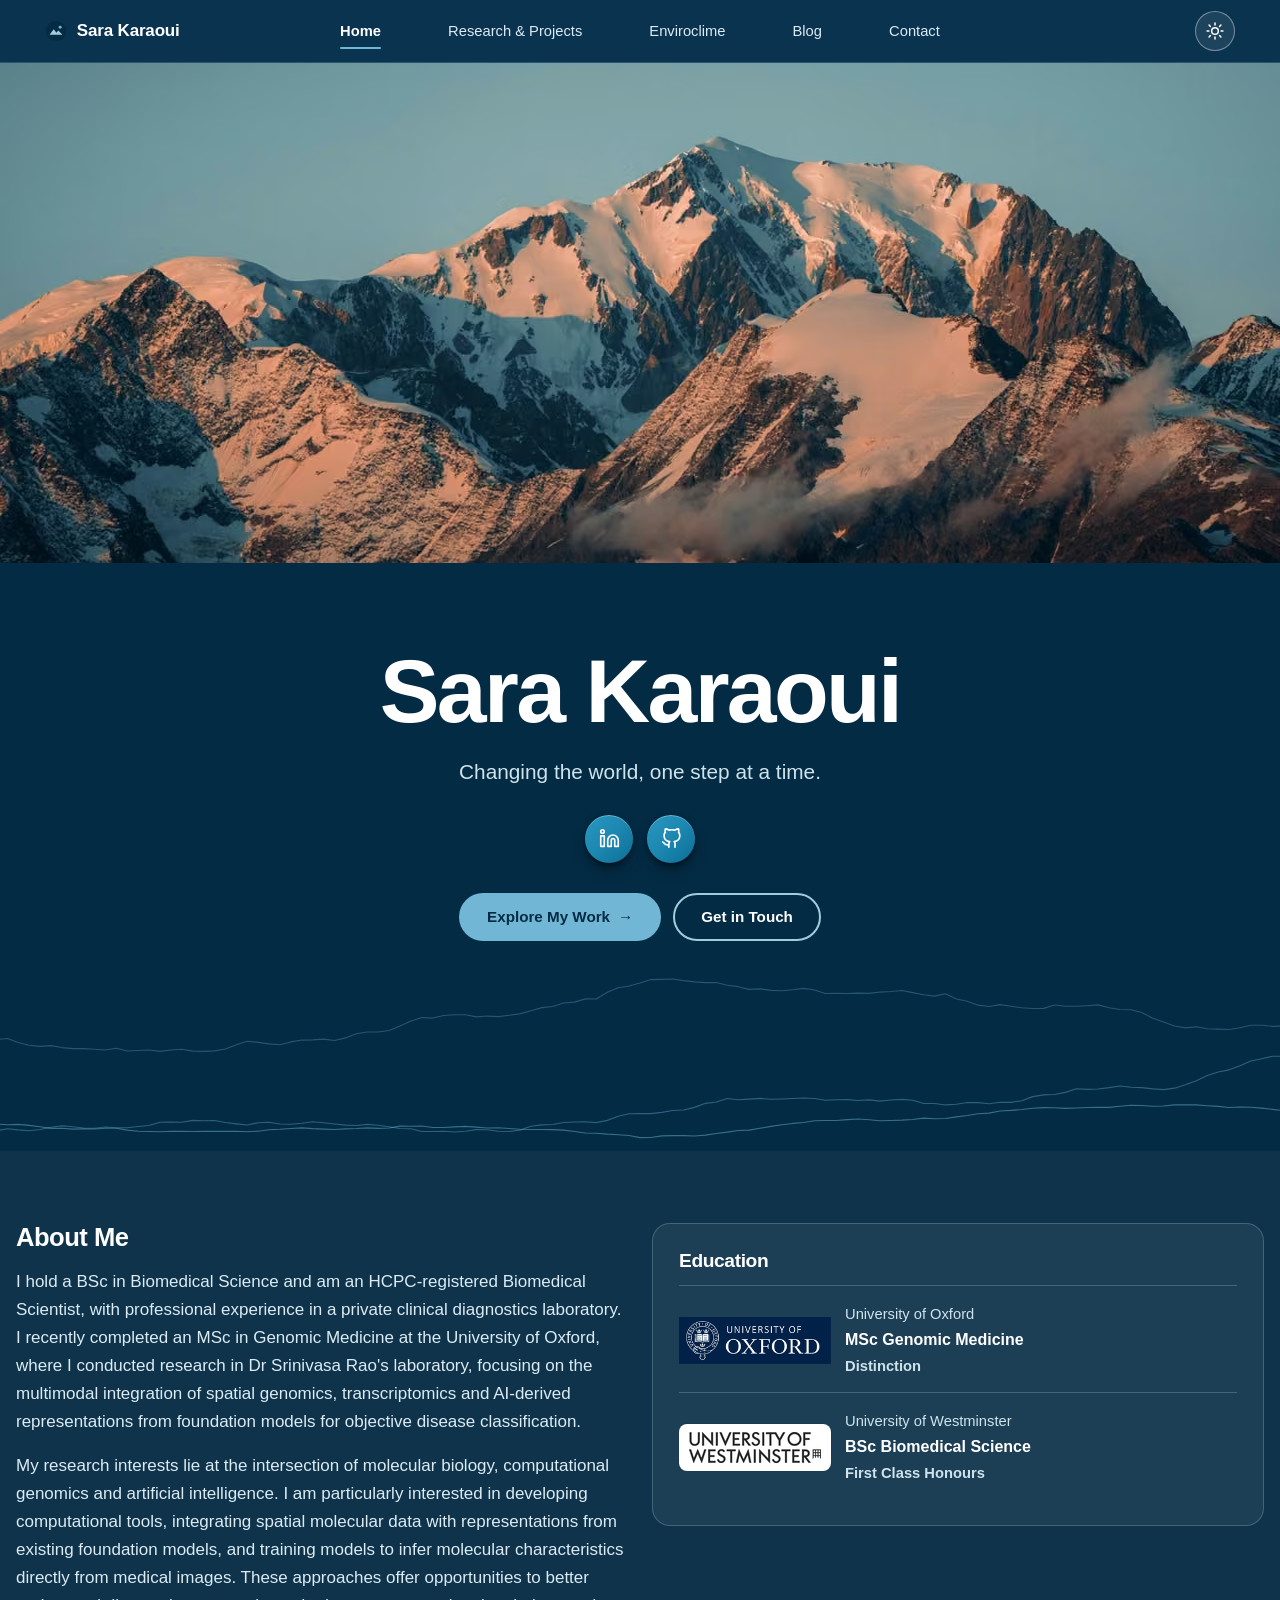
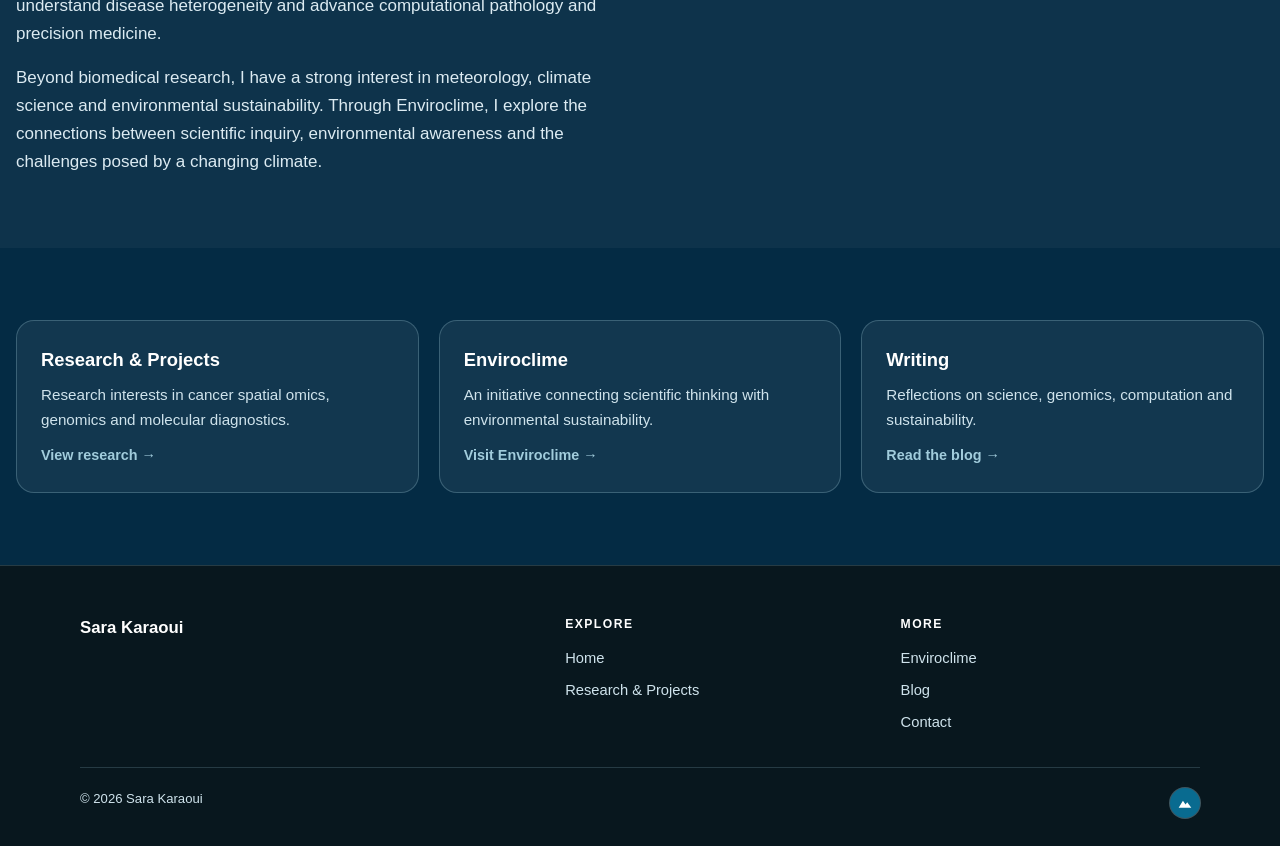
==== index.html @ 4097f752 "Publish site" ====
<!doctype html>
<html lang="en" data-theme="dark">
<head>
<meta charset="utf-8">
<script>(function(d){var t="dark";try{if(localStorage.getItem("portfolio-theme")==="light")t="light"}catch(e){}d.setAttribute("data-theme",t);d.classList.add("js")})(document.documentElement)</script>
<meta name="viewport" content="width=device-width, initial-scale=1, viewport-fit=cover">
<meta name="theme-color" content="#0A3350">
<meta name="author" content="Sara Karaoui">
<meta property="og:site_name" content="Sara Karaoui">
<meta name="twitter:card" content="summary_large_image">
<link rel="icon" href="/favicon.svg" type="image/svg+xml">
<link rel="preload" as="image" type="image/avif" imagesrcset="/assets/cover/mountains-640.avif 640w, /assets/cover/mountains-960.avif 960w, /assets/cover/mountains-1280.avif 1280w, /assets/cover/mountains-1600.avif 1600w, /assets/cover/mountains-2000.avif 2000w" imagesizes="100vw" fetchpriority="high">
<title>Sara Karaoui</title>
<meta name="description" content="Sara Karaoui is an HCPC Registered Biomedical Scientist and cancer spatial omics researcher.">
<meta property="og:title" content="Sara Karaoui">
<meta property="og:description" content="Sara Karaoui is an HCPC Registered Biomedical Scientist and cancer spatial omics researcher.">
<meta property="og:type" content="website">
<link rel="canonical" href="https://sarak17.github.io/">
<meta property="og:url" content="https://sarak17.github.io/">
<meta property="og:image" content="https://sarak17.github.io/assets/social-card.png">
<meta property="og:image:width" content="1200">
<meta property="og:image:height" content="630">
<meta property="og:image:alt" content="Sara Karaoui, Cancer Spatial Omics Researcher and HCPC Registered Biomedical Scientist">
<meta name="twitter:image" content="https://sarak17.github.io/assets/social-card.png">
  <script type="module" crossorigin src="/static/modulepreload-polyfill-B5Qt9EMX.js"></script>
  <script type="module" crossorigin src="/static/main-J9SQSAA0.js"></script>
  <link rel="stylesheet" crossorigin href="/static/main-Dg6g9aR3.css">
</head>
<body class="home" data-page="home">
<a class="skip" href="#main">Skip to content</a>
<header class="site-header">
<nav class="nav wrap" aria-label="Main">
<a class="brand" href="/" aria-label="Sara Karaoui, home"><svg width="22" height="22" viewBox="0 0 24 24" fill="none" aria-hidden="true"><circle cx="12" cy="12" r="11" fill="#042B44"/><path d="M5 16l4.5-6 3 4 2-2.5L19 16z" fill="#A1CCDC"/><circle cx="16.5" cy="8" r="1.6" fill="#71B7D5"/></svg><span data-brand>Sara Karaoui</span></a>
<button class="menu-btn" type="button" aria-expanded="false" aria-controls="nav-links" aria-label="Open menu"><svg width="18" height="12" viewBox="0 0 18 12" fill="none" stroke="currentColor" stroke-width="2" stroke-linecap="round"><path d="M1 1h16M1 11h16"/></svg></button>
<ul class="nav-links" id="nav-links"><li><a href="/" aria-current="page">Home</a></li><li><a href="/research/">Research &amp; Projects</a></li><li><a href="/enviroclime/">Enviroclime</a></li><li><a href="/blog/">Blog</a></li><li><a href="/contact/">Contact</a></li></ul>
<button class="theme-btn" type="button" aria-label="Switch to light theme" title="Switch to light theme"><svg class="i-sun" viewBox="0 0 24 24" aria-hidden="true" focusable="false"><circle cx="12" cy="12" r="4"/><path d="M12 2.5v2.2M12 19.3v2.2M4.9 4.9l1.6 1.6M17.5 17.5l1.6 1.6M2.5 12h2.2M19.3 12h2.2M4.9 19.1l1.6-1.6M17.5 6.5l1.6-1.6"/></svg><svg class="i-moon" viewBox="0 0 24 24" aria-hidden="true" focusable="false"><path d="M20.5 13.4A8.5 8.5 0 1 1 10.6 3.5a6.7 6.7 0 0 0 9.9 9.9z"/></svg></button>
</nav>
</header>
<main id="main">

<section class="cover" aria-hidden="true" data-cms="home.cover_image" data-region="home.cover">
<picture>
<source type="image/avif" srcset="/assets/cover/mountains-640.avif 640w, /assets/cover/mountains-960.avif 960w, /assets/cover/mountains-1280.avif 1280w, /assets/cover/mountains-1600.avif 1600w, /assets/cover/mountains-2000.avif 2000w" sizes="100vw">
<source type="image/webp" srcset="/assets/cover/mountains-640.webp 640w, /assets/cover/mountains-960.webp 960w, /assets/cover/mountains-1280.webp 1280w, /assets/cover/mountains-1600.webp 1600w, /assets/cover/mountains-2000.webp 2000w" sizes="100vw">
<img src="/assets/cover/mountains-1280.jpg" srcset="/assets/cover/mountains-640.jpg 640w, /assets/cover/mountains-960.jpg 960w, /assets/cover/mountains-1280.jpg 1280w, /assets/cover/mountains-1600.jpg 1600w, /assets/cover/mountains-2000.jpg 2000w" sizes="100vw" alt="" width="2000" height="1186" fetchpriority="high" decoding="async">
</picture>
</section>
<section class="profile wrap" aria-labelledby="name">
<svg class="line-mtn" viewBox="0 0 1600 220" preserveAspectRatio="xMidYMax slice" fill="none" stroke="#71B7D5" stroke-width="1.1" stroke-linejoin="round" stroke-linecap="round" aria-hidden="true" focusable="false"><polyline vector-effect="non-scaling-stroke" points="0.0,91.4 12.5,93.8 25.0,94.7 37.5,90.9 50.0,90.4 62.5,92.4 75.0,91.1 87.5,95.6 100.0,98.8 112.5,100.1 125.0,99.3 137.5,101.5 150.0,102.7 162.5,102.7 175.0,103.4 187.5,104.3 200.0,102.2 212.5,105.5 225.0,104.8 237.5,104.2 250.0,105.8 262.5,104.3 275.0,103.4 287.5,105.6 300.0,105.9 312.5,105.3 325.0,103.1 337.5,98.3 350.0,94.2 362.5,95.5 375.0,97.3 387.5,98.2 400.0,95.0 412.5,92.9 425.0,92.7 437.5,91.8 450.0,93.4 462.5,90.4 475.0,85.7 487.5,83.7 500.0,83.6 512.5,81.9 525.0,76.7 537.5,71.1 550.0,67.1 562.5,67.7 575.0,64.7 587.5,63.8 600.0,63.8 612.5,66.3 625.0,65.4 637.5,66.0 650.0,64.4 662.5,62.9 675.0,59.4 687.5,55.7 700.0,54.5 712.5,50.5 725.0,49.4 737.5,45.7 750.0,45.9 762.5,38.1 775.0,33.0 787.5,31.0 800.0,27.6 812.5,23.6 825.0,23.3 837.5,22.9 850.0,24.8 862.5,26.2 875.0,27.1 887.5,27.0 900.0,30.0 912.5,31.7 925.0,34.8 937.5,34.2 950.0,36.0 962.5,36.4 975.0,35.2 987.5,33.7 1000.0,35.6 1012.5,39.6 1025.0,39.3 1037.5,39.6 1050.0,39.1 1062.5,39.4 1075.0,37.9 1087.5,37.2 1100.0,36.1 1112.5,38.5 1125.0,41.0 1137.5,42.5 1150.0,39.9 1162.5,45.9 1175.0,48.4 1187.5,52.9 1200.0,54.5 1212.5,52.3 1225.0,54.2 1237.5,55.9 1250.0,56.8 1262.5,56.6 1275.0,52.7 1287.5,54.1 1300.0,54.2 1312.5,53.5 1325.0,52.6 1337.5,55.9 1350.0,57.8 1362.5,58.2 1375.0,61.4 1387.5,67.8 1400.0,72.2 1412.5,76.8 1425.0,78.9 1437.5,77.6 1450.0,79.9 1462.5,80.4 1475.0,80.8 1487.5,78.8 1500.0,75.9 1512.5,75.9 1525.0,77.2 1537.5,76.7 1550.0,74.6 1562.5,73.3 1575.0,68.2 1587.5,69.9 1600.0,68.0" opacity="0.3"/><polyline vector-effect="non-scaling-stroke" points="0.0,203.6 12.5,202.1 25.0,198.4 37.5,198.4 50.0,196.8 62.5,196.9 75.0,194.5 87.5,195.8 100.0,196.8 112.5,195.3 125.0,192.8 137.5,191.2 150.0,192.3 162.5,193.6 175.0,193.9 187.5,192.5 200.0,193.3 212.5,193.3 225.0,191.9 237.5,190.7 250.0,187.1 262.5,186.7 275.0,187.1 287.5,184.9 300.0,185.4 312.5,185.0 325.0,187.4 337.5,188.9 350.0,190.2 362.5,187.6 375.0,187.1 387.5,189.0 400.0,189.4 412.5,188.2 425.0,186.4 437.5,187.7 450.0,189.1 462.5,190.4 475.0,190.7 487.5,189.5 500.0,190.5 512.5,192.3 525.0,194.3 537.5,194.5 550.0,197.6 562.5,197.6 575.0,197.3 587.5,198.3 600.0,197.4 612.5,195.5 625.0,195.7 637.5,197.3 650.0,197.7 662.5,196.1 675.0,191.6 687.5,190.1 700.0,189.7 712.5,187.3 725.0,186.8 737.5,186.4 750.0,187.5 762.5,184.9 775.0,180.2 787.5,177.4 800.0,177.1 812.5,177.2 825.0,175.7 837.5,173.6 850.0,173.1 862.5,170.0 875.0,165.4 887.5,163.8 900.0,159.8 912.5,161.3 925.0,160.6 937.5,159.7 950.0,160.7 962.5,160.4 975.0,159.9 987.5,159.3 1000.0,159.9 1012.5,161.8 1025.0,161.3 1037.5,161.1 1050.0,162.1 1062.5,161.4 1075.0,162.8 1087.5,161.5 1100.0,160.8 1112.5,161.9 1125.0,165.6 1137.5,165.5 1150.0,167.2 1162.5,166.5 1175.0,164.5 1187.5,164.6 1200.0,165.8 1212.5,164.1 1225.0,164.3 1237.5,162.4 1250.0,157.7 1262.5,155.7 1275.0,155.2 1287.5,152.8 1300.0,148.7 1312.5,149.4 1325.0,148.9 1337.5,147.4 1350.0,145.5 1362.5,146.9 1375.0,147.4 1387.5,148.8 1400.0,149.7 1412.5,148.0 1425.0,144.2 1437.5,139.4 1450.0,133.5 1462.5,129.5 1475.0,127.0 1487.5,122.4 1500.0,116.9 1512.5,114.2 1525.0,111.4 1537.5,111.4 1550.0,108.8 1562.5,106.0 1575.0,105.5 1587.5,102.7 1600.0,100.1" opacity="0.38"/><polyline vector-effect="non-scaling-stroke" points="0.0,184.7 12.5,184.5 25.0,185.5 37.5,186.7 50.0,188.6 62.5,189.2 75.0,189.9 87.5,189.5 100.0,190.6 112.5,192.2 125.0,194.1 137.5,194.0 150.0,194.9 162.5,194.7 175.0,194.8 187.5,194.0 200.0,194.0 212.5,196.1 225.0,197.3 237.5,197.7 250.0,198.0 262.5,197.3 275.0,197.5 287.5,197.6 300.0,197.5 312.5,197.5 325.0,197.5 337.5,197.3 350.0,197.9 362.5,197.3 375.0,195.7 387.5,195.1 400.0,194.2 412.5,193.5 425.0,194.4 437.5,194.9 450.0,195.3 462.5,194.6 475.0,194.3 487.5,193.5 500.0,194.1 512.5,193.6 525.0,191.5 537.5,191.7 550.0,191.4 562.5,193.1 575.0,193.1 587.5,192.4 600.0,191.8 612.5,192.6 625.0,193.7 637.5,193.4 650.0,194.2 662.5,195.1 675.0,195.4 687.5,195.4 700.0,195.5 712.5,196.1 725.0,197.7 737.5,199.3 750.0,199.7 762.5,200.7 775.0,201.3 787.5,202.3 800.0,204.7 812.5,204.5 825.0,202.7 837.5,202.4 850.0,202.4 862.5,202.8 875.0,201.8 887.5,200.0 900.0,198.4 912.5,196.5 925.0,196.1 937.5,194.0 950.0,191.8 962.5,189.9 975.0,188.4 987.5,187.3 1000.0,185.3 1012.5,185.1 1025.0,185.0 1037.5,184.0 1050.0,183.3 1062.5,184.2 1075.0,185.4 1087.5,185.0 1100.0,184.6 1112.5,183.9 1125.0,182.3 1137.5,183.0 1150.0,182.8 1162.5,180.9 1175.0,179.3 1187.5,177.3 1200.0,176.6 1212.5,174.2 1225.0,173.5 1237.5,172.5 1250.0,171.1 1262.5,170.3 1275.0,170.5 1287.5,171.2 1300.0,170.8 1312.5,170.2 1325.0,169.8 1337.5,170.0 1350.0,168.7 1362.5,167.6 1375.0,167.9 1387.5,168.7 1400.0,168.4 1412.5,167.1 1425.0,167.1 1437.5,167.2 1450.0,168.1 1462.5,168.9 1475.0,170.1 1487.5,169.5 1500.0,169.8 1512.5,170.9 1525.0,172.3 1537.5,173.8 1550.0,175.3 1562.5,176.0 1575.0,176.4 1587.5,175.2 1600.0,175.6" opacity="0.48"/></svg>
<h1 id="name" data-cms="home.name" data-region="home.name">Sara Karaoui</h1>
<p class="tagline" data-cms="home.tagline" data-region="home.tagline">Changing the world, one step at a time.</p>
<ul class="social" aria-label="Social links"><li><a href="https://www.linkedin.com/in/sarakaraoui/" aria-label="LinkedIn (opens in a new tab)" title="LinkedIn" target="_blank" rel="noopener noreferrer"><svg viewBox="0 0 24 24" aria-hidden="true"><path d="M16 8a6 6 0 0 1 6 6v7h-4v-7a2 2 0 0 0-2-2 2 2 0 0 0-2 2v7h-4v-7a6 6 0 0 1 6-6z"/><rect x="2" y="9" width="4" height="12"/><circle cx="4" cy="4" r="2"/></svg></a></li><li><a href="https://github.com/Sarak17" aria-label="GitHub (opens in a new tab)" title="GitHub" target="_blank" rel="noopener noreferrer"><svg viewBox="0 0 24 24" aria-hidden="true"><path d="M9 19c-5 1.5-5-2.5-7-3m14 6v-3.87a3.37 3.37 0 0 0-.94-2.61c3.14-.35 6.44-1.54 6.44-7A5.44 5.44 0 0 0 20 4.77 5.07 5.07 0 0 0 19.91 1S18.73.65 16 2.48a13.38 13.38 0 0 0-7 0C6.27.65 5.09 1 5.09 1A5.07 5.07 0 0 0 5 4.77a5.44 5.44 0 0 0-1.5 3.78c0 5.42 3.3 6.61 6.44 7A3.37 3.37 0 0 0 9 18.13V22"/></svg></a></li></ul>
<div class="cta">
<a class="btn btn-primary" href="/research/">Explore My Work <span class="arrow" aria-hidden="true">&rarr;</span></a>
<a class="btn btn-ghost" href="/contact/">Get in Touch</a>
</div>
</section>
<section class="section band" aria-labelledby="about-h" data-region="home.about-section">
<div class="wrap two" style="align-items:start">
<div class="prose" data-cms="home.about" data-region="home.about">
<div data-wrap data-region="home.about-text">
<h2 id="about-h" style="margin:0 0 16px">About Me</h2>
<p>I hold a BSc in Biomedical Science and am an HCPC-registered Biomedical Scientist, with professional experience in a private clinical diagnostics laboratory. I recently completed an MSc in Genomic Medicine at the University of Oxford, where I conducted research in Dr Srinivasa Rao's laboratory, focusing on the multimodal integration of spatial genomics, transcriptomics and AI-derived representations from foundation models for objective disease classification.</p>
<p>My research interests lie at the intersection of molecular biology, computational genomics and artificial intelligence. I am particularly interested in developing computational tools, integrating spatial molecular data with representations from existing foundation models, and training models to infer molecular characteristics directly from medical images. These approaches offer opportunities to better understand disease heterogeneity and advance computational pathology and precision medicine.</p>
<p>Beyond biomedical research, I have a strong interest in meteorology, climate science and environmental sustainability. Through Enviroclime, I explore the connections between scientific inquiry, environmental awareness and the challenges posed by a changing climate.</p>
</div>
</div>
<div class="panel" data-cms="home.background" data-region="home.panel">
<h3>Education</h3>
<ul class="mini-timeline"><li><div class="edu"><img class="uni-logo uni-logo--bare" src="/assets/logos/oxford-264.png" srcset="/assets/logos/oxford-132.png 132w, /assets/logos/oxford-264.png 264w, /assets/logos/oxford-396.png 396w" sizes="152px" width="152" height="47" alt="" loading="lazy" decoding="async"><div><span>University of Oxford</span><b>MSc Genomic Medicine</b><span class="edu-grade">Distinction</span></div></div></li><li><div class="edu"><img class="uni-logo" src="/assets/logos/westminster-264.png" srcset="/assets/logos/westminster-132.png 132w, /assets/logos/westminster-264.png 264w, /assets/logos/westminster-396.png 396w" sizes="132px" width="132" height="31" alt="" loading="lazy" decoding="async"><div><span>University of Westminster</span><b>BSc Biomedical Science</b><span class="edu-grade">First Class Honours</span></div></div></li></ul>
</div>
</div>
</section>
<section class="quick" aria-label="Explore the site">
<div class="wrap quick-grid">
<a href="/research/"><strong>Research &amp; Projects</strong><span data-region="home.quick-research">Research interests in cancer spatial omics, genomics and molecular diagnostics.</span><em>View research &rarr;</em></a>
<a href="/enviroclime/"><strong>Enviroclime</strong><span data-region="home.quick-enviroclime">An initiative connecting scientific thinking with environmental sustainability.</span><em>Visit Enviroclime &rarr;</em></a>
<a href="/blog/"><strong>Writing</strong><span data-region="home.quick-blog">Reflections on science, genomics, computation and sustainability.</span><em>Read the blog &rarr;</em></a>
</div>
</section>
</main>
<footer class="site-footer">
<div class="wrap">
<div class="foot">
<div><strong data-foot-name style="color:var(--navy);font-size:1.05rem">Sara Karaoui</strong>
<ul class="social" aria-label="Social links" hidden></ul></div>
<div><p class="fh">Explore</p><ul class="fl"><li><a href="/">Home</a></li><li><a href="/research/">Research &amp; Projects</a></li></ul></div>
<div><p class="fh">More</p><ul class="fl"><li><a href="/enviroclime/">Enviroclime</a></li><li><a href="/blog/">Blog</a></li><li><a href="/contact/">Contact</a></li></ul></div>
</div>
<div class="legal"><span>&copy; 2026 Sara Karaoui</span>
<a class="admin-mark" href="/admin/" aria-label="Administrator login" title="Administrator login"><svg viewBox="0 0 24 24" width="16" height="16" aria-hidden="true" focusable="false"><path d="M2.5 19l6.4-10.2 3.9 5.6 2.5-3.5L21.5 19z" fill="currentColor"/></svg></a></div>
</div>
<div class="toast" id="toast" role="status" aria-live="polite"></div>
</footer>
</body>
</html>
---- static/main-Dg6g9aR3.css ----
:root{--navy:#042B44;--ocean:#096B90;--powder:#A1CCDC;--ink:#08171E;--sky:#71B7D5;--white:#FFFFFF;--bar:#0A3350;--mist:#F3F8FB;--line:#D5E6EE;--muted:#44606F;--font:Arial,Helvetica,sans-serif;--wrap:1120px;--gutter-l:max(16px,env(safe-area-inset-left,0px));--gutter-r:max(16px,env(safe-area-inset-right,0px));color-scheme:light}*{box-sizing:border-box}html{scroll-behavior:smooth;scroll-padding-top:84px}body{margin:0;background:var(--white);color:var(--ink);font-family:var(--font);font-size:17px;line-height:1.65;-webkit-font-smoothing:antialiased}body:before{content:"";position:fixed;inset:0 0 auto;height:env(safe-area-inset-top,0px);z-index:60;background:var(--bar)}body{display:flex;flex-direction:column;min-height:100vh;min-height:100dvh}body>main{flex:1 0 auto}body>.site-footer{flex-shrink:0}h1,h2,h3,h4,p,ul,figure,blockquote{margin:0}h1,h2,h3{color:var(--navy);text-wrap:balance;line-height:1.12;letter-spacing:-.02em}a{color:var(--ocean)}a:hover{color:var(--navy)}img{max-width:100%}:focus-visible{outline:3px solid var(--ocean);outline-offset:3px;border-radius:6px}.wrap{max-width:calc(var(--wrap) + var(--gutter-l) + var(--gutter-r));margin:0 auto;padding-left:var(--gutter-l);padding-right:var(--gutter-r)}.eyebrow{font-size:.78rem;font-weight:700;letter-spacing:.14em;text-transform:uppercase;color:var(--ocean)}.muted{color:var(--muted)}.lede{font-size:1.2rem;line-height:1.6;color:var(--muted);max-width:38em}.skip{position:absolute;left:-999px;top:8px;background:var(--navy);color:#fff;padding:10px 16px;border-radius:8px;z-index:100}.skip:focus{left:16px}.proto{background:var(--navy);color:#fff;font-size:.78rem;text-align:center;padding:7px var(--gutter-r) 7px var(--gutter-l)}.proto b{color:var(--powder)}.site-header{position:sticky;top:env(safe-area-inset-top,0px);z-index:50;background:var(--bar);border-bottom:1px solid rgba(161,204,220,.22)}.nav{display:flex;align-items:center;justify-content:flex-start;gap:8px;height:62px}.nav-links{margin-left:auto}.brand{display:flex;align-items:center;gap:10px;font-weight:700;color:#fff;text-decoration:none;letter-spacing:-.01em;white-space:nowrap}.brand svg{flex:none}.nav-links{display:flex;gap:2px;list-style:none;margin:0;padding:0}.nav-links a{display:block;position:relative;padding:8px 13px;border-radius:999px;font-size:.92rem;color:#dcebf2;text-decoration:none;transition:color .2s,background .2s}.nav-links a:hover{color:#fff;background:#ffffff1f}.nav-links a[aria-current=page]{color:#fff;font-weight:700}.nav-links a[aria-current=page]:after{content:"";position:absolute;left:13px;right:13px;bottom:2px;height:2px;border-radius:2px;background:var(--sky)}.menu-btn{display:none;width:44px;height:40px;border:1px solid rgba(255,255,255,.4);background:#ffffff14;border-radius:10px;color:#fff;cursor:pointer;padding:0;transition:background .2s,border-color .2s}.menu-btn:hover{background:#ffffff29;border-color:#ffffffb3}.menu-btn svg{display:block;margin:auto}@media(max-width:900px){.menu-btn{display:block;margin-left:auto}.nav-links{display:none;position:absolute;left:0;right:0;top:100%;flex-direction:column;gap:0;background:var(--bar);border-bottom:1px solid rgba(161,204,220,.22);padding:8px var(--gutter-r) 14px var(--gutter-l)}.nav-links.open{display:flex}.nav-links a{padding:13px 12px;font-size:1.05rem;border-radius:10px}.nav-links a[aria-current=page]{background:#ffffff1f}.nav-links a[aria-current=page]:after{left:12px;right:auto;width:28px;bottom:6px}}@media(min-width:901px){.site-header .nav{display:grid;grid-template-columns:1fr auto 1fr;gap:16px;max-width:none;padding-left:max(var(--gutter-l),clamp(24px,3.5vw,64px));padding-right:max(var(--gutter-r),clamp(24px,3.5vw,64px))}.site-header .brand{grid-column:1;justify-self:start}.site-header .nav-links{grid-column:2;width:clamp(560px,55vw,780px);justify-content:space-evenly;margin:0}.site-header .nav-links a{white-space:nowrap}.site-header .theme-btn{grid-column:3;justify-self:end;margin-left:0}}.btn{display:inline-flex;align-items:center;justify-content:center;gap:8px;min-height:48px;padding:12px 26px;border-radius:999px;font:700 .95rem var(--font);text-decoration:none;border:2px solid transparent;cursor:pointer;transition:background .2s,color .2s,border-color .2s,transform .2s}.btn-primary{background:var(--ocean);color:#fff}.btn-primary:hover{background:var(--navy);color:#fff;transform:translateY(-1px)}.btn-ghost{background:var(--white);color:var(--ocean);border-color:var(--ocean)}.btn-ghost:hover{background:#71b7d533;border-color:var(--navy);color:var(--navy)}.arrow{transition:transform .2s}.btn:hover .arrow,.textlink:hover .arrow{transform:translate(3px)}.textlink{font-weight:700;text-decoration:none;display:inline-flex;gap:6px;align-items:center}.textlink:hover{text-decoration:underline;text-underline-offset:4px}.social{display:flex;justify-content:center;gap:14px;list-style:none;margin:0;padding:0}.social a{width:48px;height:48px;border-radius:50%;display:grid;place-items:center;color:var(--ocean);border:1.5px solid var(--powder);background:var(--white);transition:background .2s,color .2s,border-color .2s,transform .2s}.social a:hover{background:var(--ocean);border-color:var(--ocean);color:#fff;transform:translateY(-2px)}.social svg{width:21px;height:21px;fill:none;stroke:currentColor;stroke-width:1.9;stroke-linecap:round;stroke-linejoin:round}.cover{height:clamp(250px,42vw,500px);position:relative;overflow:hidden;background:var(--powder)}.cover img{display:block;width:100%;height:100%;max-width:none;object-fit:cover;object-position:var(--focal,50% 68%)}@media(max-width:600px){.cover{--focal:42% 68%}}.profile{position:relative;z-index:2;text-align:center;padding-top:clamp(44px,7vw,84px);padding-bottom:clamp(40px,6vw,64px)}.profile h1{font-size:clamp(3rem,10vw,5.6rem);letter-spacing:-.03em;margin:0;line-height:1}.profile .tagline{margin-top:18px;font-size:clamp(1.05rem,2.4vw,1.3rem);color:var(--muted)}html[data-theme=dark] .profile .tagline{color:#cfe3ec}.profile .social{margin-top:26px}.profile .cta{display:flex;flex-wrap:wrap;justify-content:center;gap:12px;margin-top:30px}@media(max-width:480px){.profile .cta .btn{width:100%}}.quick{background:var(--mist);padding-block:clamp(40px,6vw,72px)}.quick-grid{display:grid;grid-template-columns:repeat(3,1fr);gap:20px}.quick a{display:flex;flex-direction:column;gap:6px;background:var(--white);border:1px solid var(--line);border-radius:18px;padding:24px;text-decoration:none;color:var(--ink);transition:border-color .2s,transform .2s,box-shadow .2s}.quick a:hover{border-color:var(--sky);transform:translateY(-3px);box-shadow:0 16px 32px -22px #042b4466}.quick strong{color:var(--navy);font-size:1.15rem}.quick span{color:var(--muted);font-size:.95rem}.quick em{font-style:normal;color:var(--ocean);font-weight:700;font-size:.9rem;margin-top:6px}@media(max-width:760px){.quick-grid{grid-template-columns:1fr}}.page-head{padding-block:clamp(48px,8vw,92px) clamp(8px,2vw,24px)}.page-head h1{font-size:clamp(2.3rem,6vw,4rem);margin-top:12px}.page-head .lede{margin-top:18px}.section{padding-block:clamp(36px,6vw,72px)}.band{background:var(--mist)}.section h2{font-size:clamp(1.6rem,3.6vw,2.4rem)}.section h3{font-size:1.2rem}.prose{max-width:42em}.prose p+p{margin-top:16px}.prose h2{margin-top:40px;margin-bottom:12px;font-size:1.6rem}.prose h3{margin-top:28px;margin-bottom:8px}.prose ul{padding-left:1.2em;margin-top:12px}.prose li+li{margin-top:6px}.ph{background:#e9f3f8;border:1px dashed var(--sky);color:var(--navy);border-radius:6px;padding:1px 8px;font-size:.88em}.ph-box{border:1.5px dashed var(--sky);background:var(--mist);border-radius:16px;padding:22px;color:var(--muted);font-size:.95rem}.ph-box strong{color:var(--navy);display:block;margin-bottom:4px}.split{display:grid;grid-template-columns:300px 1fr;gap:56px;align-items:start}@media(max-width:820px){.split{grid-template-columns:1fr;gap:32px}}.portrait{aspect-ratio:4/5;border-radius:22px;border:1.5px dashed var(--sky);background:var(--mist);display:grid;place-items:center;text-align:center;padding:20px;color:var(--muted);font-size:.9rem}@media(max-width:820px){.portrait{max-width:300px}}.two{display:grid;grid-template-columns:1fr 1fr;gap:24px}@media(max-width:760px){.two{grid-template-columns:1fr}}.panel{border:1px solid var(--line);border-radius:18px;padding:26px;background:var(--white);min-width:0}.panel h3{margin-bottom:8px}.timeline{list-style:none;margin:0;padding:0 0 0 26px;border-left:2px solid var(--powder);display:grid;gap:26px}.timeline li{position:relative}.timeline li:before{content:"";position:absolute;left:-34px;top:6px;width:14px;height:14px;border-radius:50%;background:var(--white);border:3px solid var(--ocean)}.timeline time{font-size:.8rem;font-weight:700;letter-spacing:.08em;text-transform:uppercase;color:var(--ocean)}.timeline h3{margin-top:2px}.filters{display:flex;flex-wrap:wrap;gap:8px;margin-bottom:28px}.chip{border:1px solid var(--line);background:var(--white);color:var(--muted);padding:9px 18px;border-radius:999px;font:700 .85rem var(--font);cursor:pointer;transition:all .2s;min-height:40px}.chip:hover{border-color:var(--sky);color:var(--navy)}.chip[aria-pressed=true]{background:var(--navy);border-color:var(--navy);color:#fff}.cards{display:grid;grid-template-columns:repeat(3,1fr);gap:24px}@media(max-width:980px){.cards{grid-template-columns:1fr 1fr}}@media(max-width:640px){.cards{grid-template-columns:1fr}}.card{background:var(--white);border:1px solid var(--line);border-radius:20px;overflow:hidden;display:flex;flex-direction:column;min-width:0;text-decoration:none;color:var(--ink);transition:transform .25s,box-shadow .25s,border-color .25s}.card:hover{transform:translateY(-4px);border-color:var(--sky);box-shadow:0 18px 40px -24px #042b4473;color:var(--ink)}.card[hidden]{display:none}.thumb{height:168px;border-bottom:1px solid var(--line);position:relative;background-color:var(--mist);overflow:hidden}.t-reads{background-image:repeating-linear-gradient(0deg,transparent 0 13px,rgba(161,204,220,.75) 13px 21px)}.t-reads:after{content:"";position:absolute;top:0;bottom:0;left:56%;width:22px;background:var(--ocean)}.t-plate{background-image:radial-gradient(circle,rgba(161,204,220,.8) 0 9px,transparent 10px);background-size:34px 34px;background-position:12px 12px}.t-plate:after{content:"";position:absolute;width:20px;height:20px;border-radius:50%;background:var(--ocean);left:147px;top:79px}.t-code{display:grid;place-items:center;color:var(--muted);font:700 .85rem Courier New,monospace;border-bottom:1.5px dashed var(--sky)}.card-body{padding:22px 22px 26px;display:flex;flex-direction:column;gap:10px;flex:1}.cat{font-size:.74rem;font-weight:700;letter-spacing:.1em;text-transform:uppercase;color:var(--ocean)}.card h3{font-size:1.2rem;line-height:1.25}.card p{font-size:.95rem;color:var(--muted)}.tags{display:flex;flex-wrap:wrap;gap:6px;margin-top:auto;padding-top:8px}.tag{font-size:.75rem;padding:3px 10px;border-radius:999px;background:var(--mist);color:var(--navy);border:1px solid var(--line)}.note{margin-top:20px;font-size:.88rem;color:var(--muted)}.crumb{font-size:.9rem;margin-bottom:22px}.crumb a{text-decoration:none;font-weight:700}.facts{display:grid;grid-template-columns:repeat(auto-fit,minmax(180px,1fr));gap:1px;background:var(--line);border:1px solid var(--line);border-radius:16px;overflow:hidden;margin-top:36px}.facts div{background:var(--white);padding:16px 20px;min-width:0}.facts dt{font-size:.72rem;font-weight:700;letter-spacing:.1em;text-transform:uppercase;color:var(--ocean)}.facts dd{margin:4px 0 0;color:var(--navy);overflow-wrap:anywhere}.figures{display:grid;grid-template-columns:1fr 1fr;gap:20px;margin-top:20px}@media(max-width:700px){.figures{grid-template-columns:1fr}}.figure-ph{aspect-ratio:4/3;border:1.5px dashed var(--sky);border-radius:16px;background:var(--mist);display:grid;place-items:center;text-align:center;padding:16px;color:var(--muted);font-size:.9rem}.pager{display:flex;justify-content:space-between;gap:16px;flex-wrap:wrap;margin-top:56px;padding-top:24px;border-top:1px solid var(--line)}.env-hero{background:var(--navy);color:#fff;position:relative;overflow:hidden;padding-block:clamp(64px,10vw,128px)}.env-hero .wrap{position:relative;z-index:1}.env-hero .eyebrow{color:var(--powder)}.env-hero h1{color:#fff;font-size:clamp(2.8rem,8vw,5.6rem);letter-spacing:-.035em;margin-top:14px;line-height:1}.env-hero .lede{color:#cfe3ec;margin-top:22px}.env-hero .ph{background:#a1ccdc29;border-color:var(--sky);color:#fff}.contours{position:absolute;right:-6%;top:-14%;width:72%;max-width:820px;opacity:.55;pointer-events:none}.env-hero .btn-light{background:var(--powder);color:var(--navy);margin-top:30px}.env-hero .btn-light:hover{background:var(--sky);color:var(--navy)}.focus-grid{display:grid;grid-template-columns:repeat(3,1fr);gap:20px}@media(max-width:820px){.focus-grid{grid-template-columns:1fr}}.focus-grid .panel{border-top:4px solid var(--sky)}.news{list-style:none;padding:0;margin:0;display:grid;gap:14px}.news li{display:grid;grid-template-columns:120px 1fr;gap:16px;padding:18px 0;border-top:1px solid var(--line)}.news time{font-size:.8rem;font-weight:700;letter-spacing:.08em;text-transform:uppercase;color:var(--ocean)}@media(max-width:560px){.news li{grid-template-columns:1fr;gap:4px}}.media-grid{display:grid;grid-template-columns:repeat(3,1fr);gap:16px}@media(max-width:700px){.media-grid{grid-template-columns:1fr 1fr}}.posts{display:grid;grid-template-columns:repeat(3,1fr);gap:28px 24px}@media(max-width:980px){.posts{grid-template-columns:1fr 1fr}}@media(max-width:640px){.posts{grid-template-columns:1fr}}.post{display:flex;flex-direction:column;gap:10px;text-decoration:none;color:var(--ink);min-width:0}.post[hidden]{display:none}.cover-ph{aspect-ratio:16/10;border-radius:16px;border:1px solid var(--line);background:var(--mist);display:grid;place-items:center;color:var(--muted);font-size:.8rem;transition:border-color .2s}.post:hover .cover-ph{border-color:var(--sky)}.post h3{font-size:1.2rem;line-height:1.3;transition:color .2s}.post:hover h3{color:var(--ocean)}.post p{color:var(--muted);font-size:.95rem}.meta{font-size:.82rem;color:var(--muted)}.feature{display:grid;grid-template-columns:1.15fr 1fr;gap:36px;align-items:center;margin-bottom:56px}.feature .cover-ph{aspect-ratio:16/10}.feature h3{font-size:clamp(1.6rem,3.4vw,2.3rem)}@media(max-width:800px){.feature{grid-template-columns:1fr;gap:18px}}.article{max-width:700px;margin:0 auto}.article h1{font-size:clamp(2.2rem,5.5vw,3.4rem);margin-top:14px}.article .sub{font-size:1.25rem;color:var(--muted);margin-top:16px;line-height:1.5}.byline{display:flex;flex-wrap:wrap;gap:6px 18px;margin-top:22px;font-size:.9rem;color:var(--muted)}.article .cover-ph{margin-top:32px;aspect-ratio:16/9;max-width:none}.article-body{font-size:1.12rem;line-height:1.8;margin-top:36px}.article-body p+p{margin-top:22px}.article-body h2{font-size:1.6rem;margin:44px 0 14px}.article-body blockquote{border-left:4px solid var(--sky);padding:4px 0 4px 22px;margin:32px 0;font-size:1.3rem;line-height:1.5;color:var(--navy)}.article-body figure{margin:32px 0}.article-body figcaption{font-size:.85rem;color:var(--muted);margin-top:8px}.contact-card{border:1px solid var(--line);border-radius:22px;padding:clamp(24px,4vw,40px);background:var(--white);max-width:640px}.email-box{display:block;border:1px solid var(--line);border-radius:14px;padding:14px 18px;background:var(--mist);font-weight:700;color:var(--navy);-webkit-user-select:all;user-select:all;overflow-wrap:anywhere;margin-top:14px}.row{display:flex;flex-wrap:wrap;gap:12px;margin-top:20px}.links-list{list-style:none;margin:0;padding:0;display:grid;gap:0}.links-list li{display:flex;justify-content:space-between;gap:12px;flex-wrap:wrap;padding:16px 0;border-top:1px solid var(--line)}.links-list li:last-child{border-bottom:1px solid var(--line)}.toast{position:fixed;left:50%;bottom:calc(24px + env(safe-area-inset-bottom,0px));transform:translate(-50%,20px);background:var(--navy);color:#fff;padding:11px 22px;border-radius:999px;font-size:.9rem;opacity:0;pointer-events:none;transition:all .3s;z-index:90}.toast.show{opacity:1;transform:translate(-50%)}.site-footer{background:var(--mist);border-top:1px solid var(--line);padding-block:48px 28px;margin-top:0}.foot{display:grid;grid-template-columns:1.5fr 1fr 1fr;gap:36px;font-size:.92rem;color:var(--muted)}.foot .fh{margin:0 0 12px;font-weight:700;font-size:.76rem;letter-spacing:.12em;text-transform:uppercase;color:var(--navy)}.foot ul.fl{list-style:none;margin:0;padding:0;display:grid;gap:8px}.foot a{text-decoration:none;color:var(--muted)}.foot a:hover{color:var(--ocean)}.foot .social{justify-content:flex-start;margin-top:18px}.foot .social a{width:42px;height:42px}.foot .social svg{width:18px;height:18px}.foot .social a:hover{color:#fff}@media(max-width:700px){.foot{grid-template-columns:1fr 1fr}.foot>div:first-child{grid-column:1/-1}}.legal{margin-top:32px;padding-top:20px;border-top:1px solid var(--line);display:flex;justify-content:space-between;gap:12px;flex-wrap:wrap;font-size:.82rem;color:var(--muted)}.admin-link{background:none;border:0;font:inherit;color:var(--muted);cursor:pointer;padding:6px 0;text-decoration:underline;text-underline-offset:3px;opacity:.75}.admin-link:hover{color:var(--ocean);opacity:1}dialog{border:0;border-radius:22px;padding:0;max-width:min(420px,calc(100vw - 32px));width:100%;box-shadow:0 30px 80px -20px #042b448c;color:var(--ink);background:var(--white);font-family:var(--font)}dialog::backdrop{background:#08171e8c}.dlg{padding:30px;display:grid;gap:16px}.dlg h2{font-size:1.5rem}.banner{background:#e9f3f8;border:1px dashed var(--sky);color:var(--navy);border-radius:12px;padding:12px 14px;font-size:.85rem}.field{display:grid;gap:6px;font-size:.88rem;font-weight:700;color:var(--navy)}.field input{font:400 1rem var(--font);padding:12px 14px;border:1px solid var(--line);border-radius:12px;background:var(--mist);color:var(--ink)}.dlg-actions{display:flex;gap:10px;justify-content:flex-end;flex-wrap:wrap}@media(prefers-reduced-motion:reduce){html{scroll-behavior:auto}*,*:before,*:after{animation:none!important;transition:none!important}}.mini-timeline{list-style:none;margin:14px 0 0;padding:0;display:grid;gap:0}.mini-timeline li{display:grid;gap:4px;padding:14px 0;border-top:1px solid var(--line)}.mini-timeline strong{font-size:.76rem;letter-spacing:.1em;text-transform:uppercase;color:var(--ocean)}html[data-theme=dark] body{background:var(--navy);color:#dcebf2}html[data-theme=dark] h1,html[data-theme=dark] h2,html[data-theme=dark] h3{color:#fff}html[data-theme=dark] main a{color:var(--powder)}html[data-theme=dark] main a:hover{color:#fff}html[data-theme=dark] .eyebrow{color:#e8f3f8}html[data-theme=dark] .muted,html[data-theme=dark] .lede{color:#cfe3ec}html[data-theme=dark] main :focus-visible,html[data-theme=dark] .site-footer :focus-visible{outline-color:var(--powder)}.env-hero{background:var(--navy);border-bottom:0}html[data-theme=dark] .section{background:var(--navy)}html[data-theme=dark] .env-ocean{background:var(--ocean)}html[data-theme=dark] .env-ink{background:var(--ink)}html[data-theme=dark] .env-ocean .eyebrow,html[data-theme=dark] .env-ink .eyebrow,html[data-theme=dark] .env-hero .eyebrow{color:#e8f3f8}html[data-theme=dark] .env-ocean .muted,html[data-theme=dark] .env-ocean .lede{color:#e6f1f6}html[data-theme=dark] .panel{background:#ffffff0f;border-color:#a1ccdc47}html[data-theme=dark] .env-ocean .panel{background:#042b444d;border-color:#ffffff38}html[data-theme=dark] .focus-grid .panel{border-top:4px solid var(--sky)}html[data-theme=dark] .ph{background:#a1ccdc29;border:1px dashed var(--sky);color:#fff}html[data-theme=dark] .ph-box,html[data-theme=dark] .figure-ph{background:#ffffff0f;border-color:var(--sky);color:#cfe3ec}html[data-theme=dark] .ph-box strong{color:#fff}html[data-theme=dark] .env-ocean .ph-box,html[data-theme=dark] .env-ocean .figure-ph{background:#042b4447;border-color:var(--powder);color:#e6f1f6}html[data-theme=dark] .news li{border-top-color:#a1ccdc47}html[data-theme=dark] .news time{color:var(--sky)}html[data-theme=dark] main .btn-primary{background:var(--sky);color:var(--navy)}html[data-theme=dark] main .btn-primary:hover{background:var(--powder);color:var(--navy)}html[data-theme=dark] main .btn-ghost{background:transparent;color:#fff;border-color:var(--powder)}html[data-theme=dark] main .btn-ghost:hover{background:#ffffff1f;color:#fff;border-color:#fff}html[data-theme=dark] .site-footer{background:var(--ink);border-top-color:#a1ccdc33;color:#cfe3ec}html[data-theme=dark] .foot,html[data-theme=dark] .foot a,html[data-theme=dark] .legal,html[data-theme=dark] .admin-link{color:#cfe3ec}html[data-theme=dark] .foot .fh{color:#fff}html[data-theme=dark] .foot strong{color:#fff!important}html[data-theme=dark] .foot a:hover,html[data-theme=dark] .admin-link:hover{color:#fff}html[data-theme=dark] .legal{border-top-color:#a1ccdc33}html[data-theme=dark] .social a{background:transparent;color:var(--powder);border-color:#a1ccdc80}html[data-theme=dark] .social a:hover,html[data-theme=dark] .foot .social a:hover{background:var(--sky);border-color:var(--sky);color:var(--navy)}.quick{background:var(--white)}main{overflow-x:clip}.profile{padding-bottom:clamp(130px,17vw,210px)}.line-mtn{position:absolute;left:50%;bottom:0;width:100vw;height:clamp(120px,15vw,200px);transform:translate(-50%);z-index:-1;pointer-events:none}.edu{display:flex;align-items:center;gap:14px;flex-wrap:wrap}.edu-logo{display:block;height:43px;width:auto;max-width:132px}.edu b{display:block;color:var(--navy);font-size:1rem}.edu span{display:block;color:var(--muted);font-size:.92rem}.edu .edu-grade{font-weight:600;margin-top:1px}.mini-timeline li>.edu{margin-top:2px}.edu .uni-logo{flex:none;box-sizing:content-box;width:132px;height:auto;padding:8px 10px;background:#fff;border-radius:8px;box-shadow:0 0 0 1px #042b441f}.edu .uni-logo--bare{width:152px;padding:0;background:none;border-radius:0;box-shadow:none}@media(max-width:600px){.edu:has(.uni-logo){flex-direction:column;align-items:flex-start;gap:10px}}html[data-theme=dark] .page-head .lede{color:#cfe3ec}html[data-theme=dark] .chip{background:transparent;border-color:#a1ccdc73;color:var(--powder)}html[data-theme=dark] .chip:hover{border-color:var(--sky);color:#fff}html[data-theme=dark] .chip[aria-pressed=true]{background:var(--sky);border-color:var(--sky);color:var(--navy)}html[data-theme=dark] .card{background:#ffffff0f;border-color:#a1ccdc47;color:#dcebf2}html[data-theme=dark] .card:hover{background:#ffffff1a;border-color:var(--sky);box-shadow:0 18px 40px -24px #0009;color:#dcebf2}html[data-theme=dark] .card p{color:#cfe3ec}html[data-theme=dark] .card .cat{color:var(--sky)}html[data-theme=dark] .tag{background:#a1ccdc24;border-color:#a1ccdc59;color:#e6f1f6}html[data-theme=dark] .thumb{background-color:var(--ink);border-bottom-color:#a1ccdc47}html[data-theme=dark] .t-reads:after{background:var(--sky)}html[data-theme=dark] .t-plate:after{background:var(--sky)}html[data-theme=dark] .t-code{color:var(--powder);border-bottom-color:var(--sky)}html[data-theme=dark] .note{color:#cfe3ec}html[data-theme=dark] .facts{background:#a1ccdc4d;border-color:#a1ccdc4d}html[data-theme=dark] .facts div{background:var(--navy)}html[data-theme=dark] .facts dt{color:var(--sky)}html[data-theme=dark] .facts dd{color:#fff}html[data-theme=dark] .pager{border-top-color:#a1ccdc47}html[data-theme=dark] .crumb a{color:var(--powder)}html[data-theme=dark] .prose strong{color:#fff}html[data-theme=light] body.pale{background:var(--powder);color:var(--ink)}html[data-theme=light] .pale .eyebrow,html[data-theme=light] .pale .muted,html[data-theme=light] .pale .lede,html[data-theme=light] .pale .meta{color:var(--navy)}html[data-theme=light] .pale .band{background:transparent}html[data-theme=light] .pale .chip{background:var(--white);border-color:#042b441f;color:var(--navy)}html[data-theme=light] .pale .chip:hover{border-color:var(--ocean);color:var(--ocean)}html[data-theme=light] .pale .chip[aria-pressed=true]{background:var(--navy);border-color:var(--navy);color:#fff}html[data-theme=light] .pale .post{background:var(--white);border:1px solid rgba(4,43,68,.1);border-radius:20px;overflow:hidden;box-shadow:0 14px 30px -24px #042b4480;transition:transform .25s,box-shadow .25s}html[data-theme=light] .pale .post:hover{transform:translateY(-3px);box-shadow:0 22px 40px -24px #042b4499}html[data-theme=light] .pale .post .cover-ph{border-radius:0;border:0;border-bottom:1px solid var(--line);background:var(--mist);aspect-ratio:16/10}html[data-theme=light] .pale .post>:not(.cover-ph){margin-inline:20px}html[data-theme=light] .pale .post>:last-child{margin-bottom:20px}html[data-theme=light] .pale .post .cat{color:var(--ocean)}html[data-theme=light] .pale .post p,html[data-theme=light] .pale .post .meta{color:var(--muted)}html[data-theme=light] .pale .feature{grid-template-columns:1.15fr 1fr;gap:0;align-items:stretch}html[data-theme=light] .pale .feature>:not(.cover-ph){margin:0;padding:clamp(22px,4vw,40px)}html[data-theme=light] .pale .feature>.cover-ph{border-bottom:0;aspect-ratio:auto;min-height:260px}@media(max-width:800px){html[data-theme=light] .pale .feature{grid-template-columns:1fr}html[data-theme=light] .pale .feature>.cover-ph{min-height:0;aspect-ratio:16/10}}html[data-theme=light] .pale .article{background:var(--white);border-radius:24px;padding:clamp(24px,5vw,56px);box-shadow:0 20px 44px -30px #042b448c}html[data-theme=light] .pale .article .eyebrow{color:var(--ocean)}html[data-theme=light] .pale .article .sub,html[data-theme=light] .pale .article .byline{color:var(--muted)}html[data-theme=light] .pale .article-body blockquote,html[data-theme=light] .pale .crumb a{color:var(--navy)}.cms-pending body>main,.cms-pending .site-footer .foot,.cms-pending [data-brand]{visibility:hidden}.prose>h2:first-child{margin-top:0}.thumb img{display:block;width:100%;height:100%;object-fit:cover}.cover-ph{overflow:hidden}.cover-ph img{display:block;width:100%;height:100%;object-fit:cover}.article .cover-ph img{height:100%}.feature .cover-ph{position:relative}.feature .cover-ph img{position:absolute;top:0;right:0;bottom:0;left:0}.tools{display:flex;flex-wrap:wrap;gap:10px;list-style:none;margin:12px 0 0;padding:0}.tools li{padding:10px 18px;border:1px solid var(--line);border-radius:999px;font-size:.95rem;color:var(--navy);background:var(--white)}.prose .tools li+li{margin-top:0}html[data-theme=dark] .tools li{background:#ffffff14;border-color:#a1ccdc59;color:#e6f1f6}.figure-item{margin:0;min-width:0}.figure-item img{display:block;width:100%;height:auto;border-radius:16px;border:1px solid var(--line)}.figure-item figcaption{font-size:.85rem;color:var(--muted);margin-top:8px}html[data-theme=dark] .figure-item img{border-color:#a1ccdc4d}html[data-theme=dark] .figure-item figcaption{color:#cfe3ec}.mini-timeline .edu+.edu{margin-top:12px}[data-empty]{margin-top:8px}[hidden]{display:none!important}[data-wrap]{display:contents}.admin-mark{display:inline-flex;align-items:center;justify-content:center;flex:none;width:30px;height:30px;border-radius:50%;background:var(--ocean);color:#fff;box-shadow:0 0 0 1px #ffffff29,0 2px 6px -2px #042b4473;transition:background-color .2s,transform .2s,box-shadow .2s}.admin-mark svg{display:block}.admin-mark:hover{background:#0b82aa;color:#fff;transform:translateY(-1px);box-shadow:0 0 0 1px #ffffff47,0 5px 12px -4px #042b448c}.admin-mark:focus-visible{outline:3px solid var(--navy);outline-offset:3px;border-radius:50%;background:#0b82aa}html[data-theme=dark] .site-footer .admin-mark,html[data-theme=dark] .site-footer .admin-mark:hover{color:#fff}html[data-theme=dark] .site-footer .admin-mark{box-shadow:0 0 0 1px #a1ccdc59}html[data-theme=dark] .site-footer .admin-mark:hover{box-shadow:0 0 0 1px #a1ccdc99,0 5px 12px -4px #0009}html[data-theme=dark] .site-footer .admin-mark:focus-visible{outline-color:var(--powder)}@media(prefers-reduced-motion:reduce){.admin-mark{transition:none}.admin-mark:hover{transform:none}}html[data-theme=dark]{color-scheme:dark}.site-header :focus-visible{outline-color:#fff}.skip:focus-visible{outline-color:var(--powder)}.theme-btn{display:none;flex:none;width:40px;height:40px;margin-left:8px;padding:0;place-items:center;border:1px solid rgba(255,255,255,.4);border-radius:50%;background:#ffffff14;color:#fff;cursor:pointer;transition:background .2s,border-color .2s,transform .2s}.js .theme-btn{display:inline-grid}.theme-btn:hover{background:#ffffff29;border-color:#ffffffb3}.theme-btn svg{width:20px;height:20px;fill:none;stroke:currentColor;stroke-width:1.8;stroke-linecap:round;stroke-linejoin:round}.theme-btn .i-moon,html[data-theme=light] .theme-btn .i-sun{display:none}html[data-theme=light] .theme-btn .i-moon{display:block}@media(prefers-reduced-motion:reduce){.theme-btn{transition:none}}html[data-theme=dark] .band{background:#ffffff0a}html[data-theme=dark] .quick{background:transparent}html[data-theme=dark] .quick a{background:#ffffff0f;border-color:#a1ccdc47;color:#dcebf2}html[data-theme=dark] .quick a:hover{background:#ffffff1a;border-color:var(--sky);box-shadow:0 16px 32px -22px #0009}html[data-theme=dark] .quick strong{color:#fff}html[data-theme=dark] .quick span{color:#cfe3ec}html[data-theme=dark] .quick em{color:var(--powder)}html[data-theme=dark] .edu b{color:#fff}html[data-theme=dark] .edu span{color:#cfe3ec}html[data-theme=dark] .mini-timeline li{border-top-color:#a1ccdc47}html[data-theme=dark] .mini-timeline strong{color:var(--sky)}html[data-theme=dark] .timeline time{color:var(--sky)}html[data-theme=dark] .timeline li:before{background:var(--navy);border-color:var(--sky)}html[data-theme=dark] .timeline{border-left-color:#a1ccdc66}html[data-theme=dark] .contact-card{background:#ffffff0f;border-color:#a1ccdc47}html[data-theme=dark] .email-box{background:#042b4499;border-color:#a1ccdc59;color:#fff}html[data-theme=dark] .links-list li,html[data-theme=dark] .links-list li:last-child{border-color:#a1ccdc47}html[data-theme=dark] .post{color:#dcebf2}html[data-theme=dark] .post p,html[data-theme=dark] .post .meta,html[data-theme=dark] .meta{color:#cfe3ec}html[data-theme=dark] .post:hover h3{color:var(--powder)}html[data-theme=dark] .cat{color:var(--sky)}html[data-theme=dark] .cover-ph{background:#ffffff0f;border-color:#a1ccdc4d;color:#cfe3ec}html[data-theme=dark] .post:hover .cover-ph{border-color:var(--sky)}html[data-theme=dark] .article .sub,html[data-theme=dark] .byline{color:#cfe3ec}html[data-theme=dark] .article-body{color:#dcebf2}html[data-theme=dark] .article-body blockquote{color:#fff;border-left-color:var(--sky)}html[data-theme=dark] .article-body figcaption{color:#cfe3ec}html[data-theme=light] .env-ocean{background:var(--mist)}html[data-theme=light] .env-ink{background:var(--navy);color:#dcebf2}html[data-theme=light] .env-ink h2,html[data-theme=light] .env-ink h3{color:#fff}html[data-theme=light] .env-ink .eyebrow{color:var(--powder)}html[data-theme=light] .env-ink .lede{color:#cfe3ec}.cover picture{display:contents}.cover{--focal:58% 60%}@media(max-width:600px){.cover{--focal:58% 50%}}@media(min-width:1024px){body.home main{--wrap:1280px}}.profile .social a{border:0;color:#fff;transition:transform .2s ease,box-shadow .2s ease}html[data-theme=light] .profile .social a{color:#fff;border:0;background:#08648a linear-gradient(135deg,#0c7ca4,#08648a,#054b69);box-shadow:inset 0 1px #ffffff52,0 7px 14px -5px #042b448c,0 2px 5px -1px #042b4440}html[data-theme=dark] .profile .social a{color:#fff;border:0;background:#1c87b0 linear-gradient(135deg,#2a98c1,#1c87b0,#0b6f97);box-shadow:inset 0 1px #ffffff57,0 8px 16px -6px #000000b3,0 2px 5px -1px #0006}html[data-theme=light] .profile .social a:hover,html[data-theme=light] .profile .social a:focus-visible{color:#fff;border:0;transform:translateY(-2px);background:#08648a linear-gradient(135deg,#0c7ca4,#08648a,#054b69);box-shadow:inset 0 1px #ffffff52,0 12px 20px -6px #042b4499,0 3px 7px -1px #042b444d}html[data-theme=dark] .profile .social a:hover,html[data-theme=dark] .profile .social a:focus-visible{color:#fff;border:0;transform:translateY(-2px);background:#1c87b0 linear-gradient(135deg,#2a98c1,#1c87b0,#0b6f97);box-shadow:inset 0 1px #ffffff57,0 13px 22px -7px #000000c7,0 3px 7px -1px #00000073}@media(prefers-reduced-motion:reduce){.profile .social a,html[data-theme] .profile .social a:hover,html[data-theme] .profile .social a:focus-visible{transition:none;transform:none}}.talks{padding-top:clamp(8px,2vw,24px)}.talk{display:grid;grid-template-columns:minmax(0,1.3fr) minmax(0,1fr);gap:clamp(24px,3.5vw,48px);align-items:start;margin-top:24px;padding:clamp(18px,3vw,32px);border:1px solid var(--line);border-radius:22px;background:var(--white)}.talk-slide{margin:0;min-width:0}.slide-open{position:relative;display:block;border:1px solid var(--line);border-radius:12px;overflow:hidden;box-shadow:0 18px 40px -26px #042b448c;cursor:zoom-in;line-height:0}.slide-open img{display:block;width:100%;height:auto}.slide-zoom{position:absolute;right:10px;bottom:10px;padding:6px 14px;border-radius:999px;background:#042b44e6;color:#fff;font:700 .8rem var(--font);line-height:1.4;letter-spacing:.02em;opacity:0;transition:opacity .2s}.slide-open:hover .slide-zoom,.slide-open:focus-visible .slide-zoom{opacity:1}@media(hover:none){.slide-zoom{opacity:1}}.talk-body,.talk-session-text{min-width:0}.talk-meta{font-size:.78rem;font-weight:700;letter-spacing:.14em;text-transform:uppercase;color:var(--ocean)}.talk h3{font-size:clamp(1.25rem,2.4vw,1.7rem);line-height:1.22;margin-top:8px}.talk p:not(.talk-meta):not(.talk-actions){margin-top:14px;color:var(--muted)}.talk-actions{margin-top:22px}.talk-session{grid-column:1/-1;display:grid;grid-template-columns:minmax(0,1.3fr) minmax(0,1fr);gap:clamp(24px,3.5vw,48px);align-items:center;padding-top:clamp(20px,3vw,32px);border-top:1px solid var(--line)}.talk-session-text{grid-column:2}.talk-thumb{position:relative;display:block;grid-column:1;min-width:0;border:1px solid var(--line);border-radius:14px;overflow:hidden;box-shadow:0 18px 40px -26px #042b448c;line-height:0}.talk-thumb img{display:block;width:100%;height:auto}.thumb-badge{position:absolute;left:12px;bottom:12px;padding:6px 14px;border-radius:999px;background:#042b44eb;color:#fff;font:700 .8rem var(--font);line-height:1.4;letter-spacing:.02em;transition:background .2s}.talk-thumb:hover .thumb-badge{background:var(--ocean)}@media(prefers-reduced-motion:reduce){.slide-zoom,.thumb-badge{transition:none}}.talk-session-text .talk-meta+p{margin-top:10px}@media(max-width:820px){.talk,.talk-session{grid-template-columns:1fr}.talk-session-text{grid-column:1}}@media(max-width:480px){.talk-actions .btn{width:100%}}dialog.lightbox{width:fit-content;max-width:96vw;padding:0;border-radius:12px;background:transparent;box-shadow:none;overflow:visible}dialog.lightbox img{display:block;max-width:96vw;max-height:88vh;width:auto;height:auto;border-radius:10px;background:#fff;cursor:zoom-out}dialog.lightbox .lb-close{position:absolute;bottom:12px;right:12px;width:44px;height:44px;border:2px solid #fff;border-radius:50%;background:#042b44eb;color:#fff;font:400 1.7rem/1 var(--font);cursor:pointer;display:grid;place-items:center;padding:0}dialog.lightbox .lb-close:hover{background:#0a3350}dialog.lightbox .lb-close:focus-visible{outline:3px solid #fff;outline-offset:3px}html[data-theme=dark] .talk{background:#ffffff0f;border-color:#a1ccdc47}html[data-theme=dark] .slide-open,html[data-theme=dark] .talk-thumb{border-color:#a1ccdc59;box-shadow:0 18px 40px -26px #000000b3}html[data-theme=dark] .talk-meta{color:var(--powder)}html[data-theme=dark] .talk p:not(.talk-meta):not(.talk-actions){color:#cfe3ec}html[data-theme=dark] .talk-session{border-top-color:#a1ccdc47}#projects-h+.project{margin-top:24px}.project{display:grid;grid-template-columns:minmax(0,320px) minmax(0,1fr);gap:clamp(24px,4vw,48px);align-items:start;margin-bottom:clamp(28px,4vw,48px);padding:clamp(18px,3vw,32px);border:1px solid var(--line);border-radius:20px;background:var(--white)}.project-img{margin:0;min-width:0}.project-img img{display:block;width:100%;height:auto;border:1px solid var(--line);border-radius:12px;box-shadow:0 18px 40px -26px #042b448c}.project-img figcaption{margin-top:10px;font-size:.82rem;line-height:1.45;color:var(--muted)}.project-body{min-width:0;display:flex;flex-direction:column;gap:10px}.project h3{font-size:clamp(1.5rem,3vw,2.1rem);line-height:1.15}.project .project-sub{margin:0;font-size:.95rem;font-weight:700;letter-spacing:.02em;color:var(--ocean)}.project-body p:not(.project-sub){font-size:1rem;color:var(--muted);max-width:42em}.project .tags{margin-top:8px;padding-top:0}@media(max-width:820px){.project{grid-template-columns:1fr}.project-img{max-width:340px}}html[data-theme=dark] .project{background:#ffffff0f;border-color:#a1ccdc47}html[data-theme=dark] .project-img img{border-color:#a1ccdc59;box-shadow:0 18px 40px -26px #000000b3}html[data-theme=dark] .project-img figcaption,html[data-theme=dark] .project-body p:not(.project-sub){color:#cfe3ec}html[data-theme=dark] .project .project-sub,html[data-theme=dark] .project .cat{color:var(--powder)}
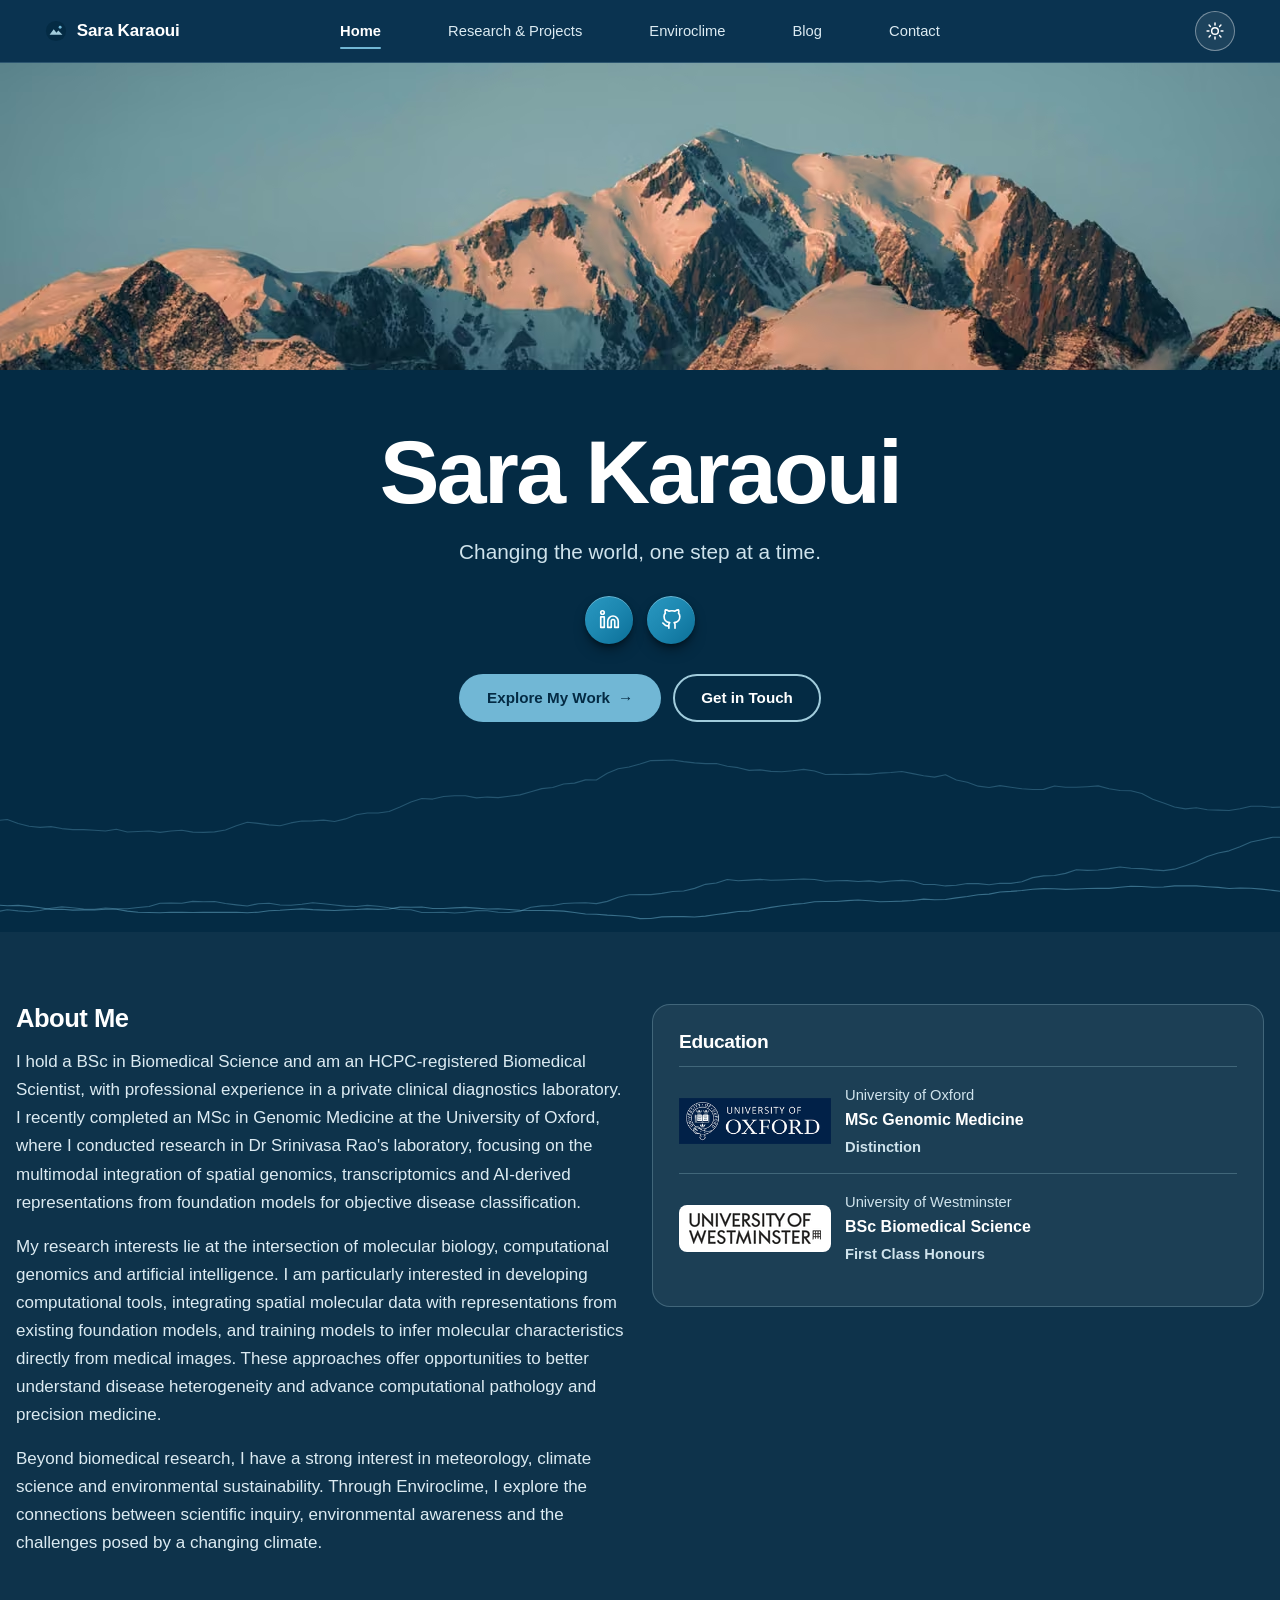
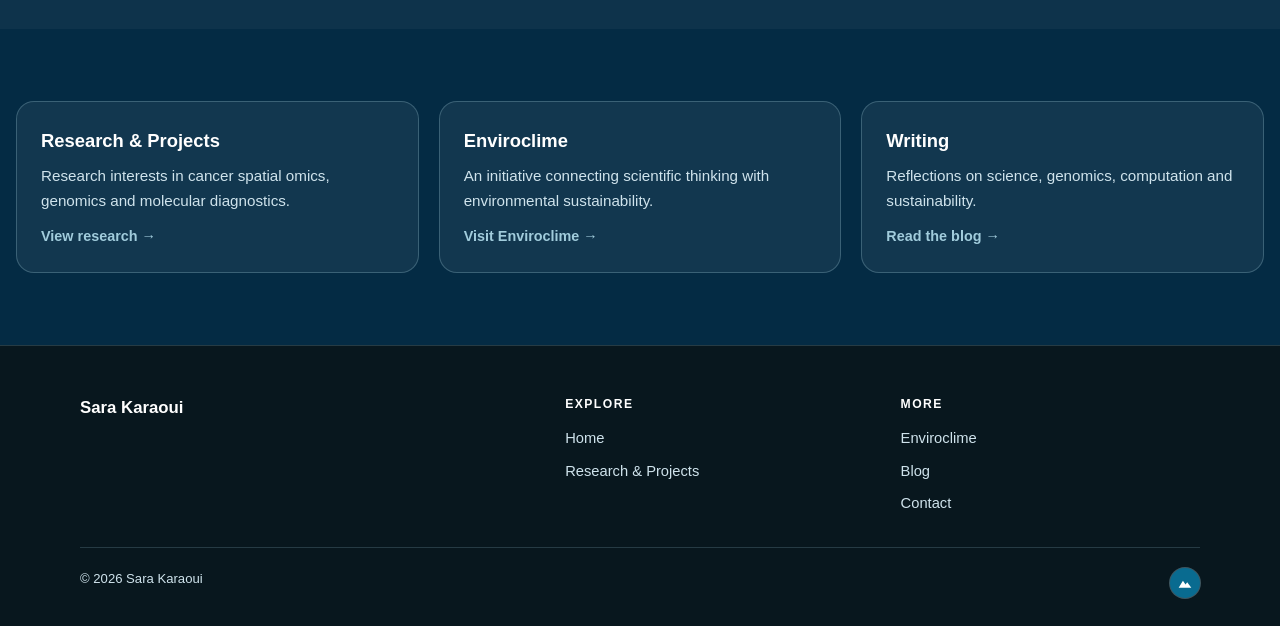
==== commit fb37e982: "Publish site" ====
--- a/index.html
+++ b/index.html
@@ -23,8 +23,8 @@
 <meta property="og:image:alt" content="Sara Karaoui, Cancer Spatial Omics Researcher and HCPC Registered Biomedical Scientist">
 <meta name="twitter:image" content="https://sarak17.github.io/assets/social-card.png">
   <script type="module" crossorigin src="/static/modulepreload-polyfill-B5Qt9EMX.js"></script>
-  <script type="module" crossorigin src="/static/main-J9SQSAA0.js"></script>
-  <link rel="stylesheet" crossorigin href="/static/main-Dg6g9aR3.css">
+  <script type="module" crossorigin src="/static/main-GuN5bqBe.js"></script>
+  <link rel="stylesheet" crossorigin href="/static/main-BIWpkIuX.css">
 </head>
 <body class="home" data-page="home">
 <a class="skip" href="#main">Skip to content</a>
--- a/static/main-BIWpkIuX.css
+++ b/static/main-BIWpkIuX.css
@@ -0,0 +1 @@
+:root{--navy:#042B44;--ocean:#096B90;--powder:#A1CCDC;--ink:#08171E;--sky:#71B7D5;--white:#FFFFFF;--bar:#0A3350;--mist:#F3F8FB;--line:#D5E6EE;--muted:#44606F;--font:Arial,Helvetica,sans-serif;--wrap:1120px;--gutter-l:max(16px,env(safe-area-inset-left,0px));--gutter-r:max(16px,env(safe-area-inset-right,0px));color-scheme:light}*{box-sizing:border-box}html{scroll-behavior:smooth;scroll-padding-top:84px}body{margin:0;background:var(--white);color:var(--ink);font-family:var(--font);font-size:17px;line-height:1.65;-webkit-font-smoothing:antialiased}body:before{content:"";position:fixed;inset:0 0 auto;height:env(safe-area-inset-top,0px);z-index:60;background:var(--bar)}body{display:flex;flex-direction:column;min-height:100vh;min-height:100dvh}body>main{flex:1 0 auto}body>.site-footer{flex-shrink:0}h1,h2,h3,h4,p,ul,figure,blockquote{margin:0}h1,h2,h3{color:var(--navy);text-wrap:balance;line-height:1.12;letter-spacing:-.02em}a{color:var(--ocean)}a:hover{color:var(--navy)}img{max-width:100%}:focus-visible{outline:3px solid var(--ocean);outline-offset:3px;border-radius:6px}.wrap{max-width:calc(var(--wrap) + var(--gutter-l) + var(--gutter-r));margin:0 auto;padding-left:var(--gutter-l);padding-right:var(--gutter-r)}.eyebrow{font-size:.78rem;font-weight:700;letter-spacing:.14em;text-transform:uppercase;color:var(--ocean)}.muted{color:var(--muted)}.lede{font-size:1.2rem;line-height:1.6;color:var(--muted);max-width:38em}.skip{position:absolute;left:-999px;top:8px;background:var(--navy);color:#fff;padding:10px 16px;border-radius:8px;z-index:100}.skip:focus{left:16px}.proto{background:var(--navy);color:#fff;font-size:.78rem;text-align:center;padding:7px var(--gutter-r) 7px var(--gutter-l)}.proto b{color:var(--powder)}.site-header{position:sticky;top:env(safe-area-inset-top,0px);z-index:50;background:var(--bar);border-bottom:1px solid rgba(161,204,220,.22)}.nav{display:flex;align-items:center;justify-content:flex-start;gap:8px;height:62px}.nav-links{margin-left:auto}.brand{display:flex;align-items:center;gap:10px;font-weight:700;color:#fff;text-decoration:none;letter-spacing:-.01em;white-space:nowrap}.brand svg{flex:none}.nav-links{display:flex;gap:2px;list-style:none;margin:0;padding:0}.nav-links a{display:block;position:relative;padding:8px 13px;border-radius:999px;font-size:.92rem;color:#dcebf2;text-decoration:none;transition:color .2s,background .2s}.nav-links a:hover{color:#fff;background:#ffffff1f}.nav-links a[aria-current=page]{color:#fff;font-weight:700}.nav-links a[aria-current=page]:after{content:"";position:absolute;left:13px;right:13px;bottom:2px;height:2px;border-radius:2px;background:var(--sky)}.menu-btn{display:none;width:44px;height:40px;border:1px solid rgba(255,255,255,.4);background:#ffffff14;border-radius:10px;color:#fff;cursor:pointer;padding:0;transition:background .2s,border-color .2s}.menu-btn:hover{background:#ffffff29;border-color:#ffffffb3}.menu-btn svg{display:block;margin:auto}@media(max-width:900px){.menu-btn{display:block;margin-left:auto}.nav-links{display:none;position:absolute;left:0;right:0;top:100%;flex-direction:column;gap:0;background:var(--bar);border-bottom:1px solid rgba(161,204,220,.22);padding:8px var(--gutter-r) 14px var(--gutter-l)}.nav-links.open{display:flex}.nav-links a{padding:13px 12px;font-size:1.05rem;border-radius:10px}.nav-links a[aria-current=page]{background:#ffffff1f}.nav-links a[aria-current=page]:after{left:12px;right:auto;width:28px;bottom:6px}}@media(min-width:901px){.site-header .nav{display:grid;grid-template-columns:1fr auto 1fr;gap:16px;max-width:none;padding-left:max(var(--gutter-l),clamp(24px,3.5vw,64px));padding-right:max(var(--gutter-r),clamp(24px,3.5vw,64px))}.site-header .brand{grid-column:1;justify-self:start}.site-header .nav-links{grid-column:2;width:clamp(560px,55vw,780px);justify-content:space-evenly;margin:0}.site-header .nav-links a{white-space:nowrap}.site-header .theme-btn{grid-column:3;justify-self:end;margin-left:0}}.btn{display:inline-flex;align-items:center;justify-content:center;gap:8px;min-height:48px;padding:12px 26px;border-radius:999px;font:700 .95rem var(--font);text-decoration:none;border:2px solid transparent;cursor:pointer;transition:background .2s,color .2s,border-color .2s,transform .2s}.btn-primary{background:var(--ocean);color:#fff}.btn-primary:hover{background:var(--navy);color:#fff;transform:translateY(-1px)}.btn-ghost{background:var(--white);color:var(--ocean);border-color:var(--ocean)}.btn-ghost:hover{background:#71b7d533;border-color:var(--navy);color:var(--navy)}.arrow{transition:transform .2s}.btn:hover .arrow,.textlink:hover .arrow{transform:translate(3px)}.textlink{font-weight:700;text-decoration:none;display:inline-flex;gap:6px;align-items:center}.textlink:hover{text-decoration:underline;text-underline-offset:4px}.social{display:flex;justify-content:center;gap:14px;list-style:none;margin:0;padding:0}.social a{width:48px;height:48px;border-radius:50%;display:grid;place-items:center;color:var(--ocean);border:1.5px solid var(--powder);background:var(--white);transition:background .2s,color .2s,border-color .2s,transform .2s}.social a:hover{background:var(--ocean);border-color:var(--ocean);color:#fff;transform:translateY(-2px)}.social svg{width:21px;height:21px;fill:none;stroke:currentColor;stroke-width:1.9;stroke-linecap:round;stroke-linejoin:round}.cover{height:clamp(220px,24vw,360px);position:relative;overflow:hidden;background:var(--powder)}.cover img{display:block;width:100%;height:100%;max-width:none;object-fit:cover;object-position:var(--focal,50% 68%)}@media(max-width:600px){.cover{--focal:42% 68%}}.profile{position:relative;z-index:2;text-align:center;padding-top:clamp(32px,4.5vw,60px);padding-bottom:clamp(40px,6vw,64px)}.profile h1{font-size:clamp(3rem,10vw,5.6rem);letter-spacing:-.03em;margin:0;line-height:1}.profile .tagline{margin-top:18px;font-size:clamp(1.05rem,2.4vw,1.3rem);color:var(--muted)}html[data-theme=dark] .profile .tagline{color:#cfe3ec}.profile .social{margin-top:26px}.profile .cta{display:flex;flex-wrap:wrap;justify-content:center;gap:12px;margin-top:30px}@media(max-width:480px){.profile .cta .btn{width:100%}}.quick{background:var(--mist);padding-block:clamp(40px,6vw,72px)}.quick-grid{display:grid;grid-template-columns:repeat(3,1fr);gap:20px}.quick a{display:flex;flex-direction:column;gap:6px;background:var(--white);border:1px solid var(--line);border-radius:18px;padding:24px;text-decoration:none;color:var(--ink);transition:border-color .2s,transform .2s,box-shadow .2s}.quick a:hover{border-color:var(--sky);transform:translateY(-3px);box-shadow:0 16px 32px -22px #042b4466}.quick strong{color:var(--navy);font-size:1.15rem}.quick span{color:var(--muted);font-size:.95rem}.quick em{font-style:normal;color:var(--ocean);font-weight:700;font-size:.9rem;margin-top:6px}@media(max-width:760px){.quick-grid{grid-template-columns:1fr}}.page-head{padding-block:clamp(48px,8vw,92px) clamp(8px,2vw,24px)}.page-head h1{font-size:clamp(2.3rem,6vw,4rem);margin-top:12px}.page-head .lede{margin-top:18px}.section{padding-block:clamp(36px,6vw,72px)}.band{background:var(--mist)}.section h2{font-size:clamp(1.6rem,3.6vw,2.4rem)}.section h3{font-size:1.2rem}.prose{max-width:42em}.prose p+p{margin-top:16px}.prose h2{margin-top:40px;margin-bottom:12px;font-size:1.6rem}.prose h3{margin-top:28px;margin-bottom:8px}.prose ul{padding-left:1.2em;margin-top:12px}.prose li+li{margin-top:6px}.ph{background:#e9f3f8;border:1px dashed var(--sky);color:var(--navy);border-radius:6px;padding:1px 8px;font-size:.88em}.ph-box{border:1.5px dashed var(--sky);background:var(--mist);border-radius:16px;padding:22px;color:var(--muted);font-size:.95rem}.ph-box strong{color:var(--navy);display:block;margin-bottom:4px}.split{display:grid;grid-template-columns:300px 1fr;gap:56px;align-items:start}@media(max-width:820px){.split{grid-template-columns:1fr;gap:32px}}.portrait{aspect-ratio:4/5;border-radius:22px;border:1.5px dashed var(--sky);background:var(--mist);display:grid;place-items:center;text-align:center;padding:20px;color:var(--muted);font-size:.9rem}@media(max-width:820px){.portrait{max-width:300px}}.two{display:grid;grid-template-columns:1fr 1fr;gap:24px}@media(max-width:760px){.two{grid-template-columns:1fr}}.panel{border:1px solid var(--line);border-radius:18px;padding:26px;background:var(--white);min-width:0}.panel h3{margin-bottom:8px}.timeline{list-style:none;margin:0;padding:0 0 0 26px;border-left:2px solid var(--powder);display:grid;gap:26px}.timeline li{position:relative}.timeline li:before{content:"";position:absolute;left:-34px;top:6px;width:14px;height:14px;border-radius:50%;background:var(--white);border:3px solid var(--ocean)}.timeline time{font-size:.8rem;font-weight:700;letter-spacing:.08em;text-transform:uppercase;color:var(--ocean)}.timeline h3{margin-top:2px}.filters{display:flex;flex-wrap:wrap;gap:8px;margin-bottom:28px}.chip{border:1px solid var(--line);background:var(--white);color:var(--muted);padding:9px 18px;border-radius:999px;font:700 .85rem var(--font);cursor:pointer;transition:all .2s;min-height:40px}.chip:hover{border-color:var(--sky);color:var(--navy)}.chip[aria-pressed=true]{background:var(--navy);border-color:var(--navy);color:#fff}.cards{display:grid;grid-template-columns:repeat(3,1fr);gap:24px}@media(max-width:980px){.cards{grid-template-columns:1fr 1fr}}@media(max-width:640px){.cards{grid-template-columns:1fr}}.card{background:var(--white);border:1px solid var(--line);border-radius:20px;overflow:hidden;display:flex;flex-direction:column;min-width:0;text-decoration:none;color:var(--ink);transition:transform .25s,box-shadow .25s,border-color .25s}.card:hover{transform:translateY(-4px);border-color:var(--sky);box-shadow:0 18px 40px -24px #042b4473;color:var(--ink)}.card[hidden]{display:none}.thumb{height:168px;border-bottom:1px solid var(--line);position:relative;background-color:var(--mist);overflow:hidden}.t-reads{background-image:repeating-linear-gradient(0deg,transparent 0 13px,rgba(161,204,220,.75) 13px 21px)}.t-reads:after{content:"";position:absolute;top:0;bottom:0;left:56%;width:22px;background:var(--ocean)}.t-plate{background-image:radial-gradient(circle,rgba(161,204,220,.8) 0 9px,transparent 10px);background-size:34px 34px;background-position:12px 12px}.t-plate:after{content:"";position:absolute;width:20px;height:20px;border-radius:50%;background:var(--ocean);left:147px;top:79px}.t-code{display:grid;place-items:center;color:var(--muted);font:700 .85rem Courier New,monospace;border-bottom:1.5px dashed var(--sky)}.card-body{padding:22px 22px 26px;display:flex;flex-direction:column;gap:10px;flex:1}.cat{font-size:.74rem;font-weight:700;letter-spacing:.1em;text-transform:uppercase;color:var(--ocean)}.card h3{font-size:1.2rem;line-height:1.25}.card p{font-size:.95rem;color:var(--muted)}.tags{display:flex;flex-wrap:wrap;gap:6px;margin-top:auto;padding-top:8px}.tag{font-size:.75rem;padding:3px 10px;border-radius:999px;background:var(--mist);color:var(--navy);border:1px solid var(--line)}.note{margin-top:20px;font-size:.88rem;color:var(--muted)}.crumb{font-size:.9rem;margin-bottom:22px}.crumb a{text-decoration:none;font-weight:700}.facts{display:grid;grid-template-columns:repeat(auto-fit,minmax(180px,1fr));gap:1px;background:var(--line);border:1px solid var(--line);border-radius:16px;overflow:hidden;margin-top:36px}.facts div{background:var(--white);padding:16px 20px;min-width:0}.facts dt{font-size:.72rem;font-weight:700;letter-spacing:.1em;text-transform:uppercase;color:var(--ocean)}.facts dd{margin:4px 0 0;color:var(--navy);overflow-wrap:anywhere}.figures{display:grid;grid-template-columns:1fr 1fr;gap:20px;margin-top:20px}@media(max-width:700px){.figures{grid-template-columns:1fr}}.figure-ph{aspect-ratio:4/3;border:1.5px dashed var(--sky);border-radius:16px;background:var(--mist);display:grid;place-items:center;text-align:center;padding:16px;color:var(--muted);font-size:.9rem}.pager{display:flex;justify-content:space-between;gap:16px;flex-wrap:wrap;margin-top:56px;padding-top:24px;border-top:1px solid var(--line)}.env-hero{background:var(--navy);color:#fff;position:relative;overflow:hidden;padding-block:clamp(36px,5vw,64px)}.env-hero .wrap{position:relative;z-index:1}.env-hero .eyebrow{color:var(--powder)}.env-hero h1{color:#fff;font-size:clamp(2.8rem,8vw,5.6rem);letter-spacing:-.035em;margin-top:10px;line-height:1}.env-hero .lede{color:#cfe3ec;margin-top:16px}.env-hero .ph{background:#a1ccdc29;border-color:var(--sky);color:#fff}.contours{position:absolute;right:-6%;top:50%;transform:translateY(-50%);width:72%;max-width:640px;opacity:.55;pointer-events:none;-webkit-mask-image:linear-gradient(to bottom,#000 60%,transparent 100%);mask-image:linear-gradient(to bottom,#000 60%,transparent 100%)}@media(max-width:600px){.contours{width:110%;max-width:380px;right:-24%;opacity:.28}}.env-hero .btn-light{background:var(--powder);color:var(--navy);margin-top:30px}.env-hero .btn-light:hover{background:var(--sky);color:var(--navy)}.focus-grid{display:grid;grid-template-columns:repeat(3,1fr);gap:20px}@media(max-width:820px){.focus-grid{grid-template-columns:1fr}}.focus-grid .panel{border-top:4px solid var(--sky)}.news{list-style:none;padding:0;margin:0;display:grid;gap:14px}.news li{display:grid;grid-template-columns:120px 1fr;gap:16px;padding:18px 0;border-top:1px solid var(--line)}.news time{font-size:.8rem;font-weight:700;letter-spacing:.08em;text-transform:uppercase;color:var(--ocean)}@media(max-width:560px){.news li{grid-template-columns:1fr;gap:4px}}.media-grid{display:grid;grid-template-columns:repeat(3,1fr);gap:16px}@media(max-width:700px){.media-grid{grid-template-columns:1fr 1fr}}.posts{display:grid;grid-template-columns:repeat(3,1fr);gap:28px 24px}@media(max-width:980px){.posts{grid-template-columns:1fr 1fr}}@media(max-width:640px){.posts{grid-template-columns:1fr}}.post{display:flex;flex-direction:column;gap:10px;text-decoration:none;color:var(--ink);min-width:0}.post[hidden]{display:none}.cover-ph{aspect-ratio:16/10;border-radius:16px;border:1px solid var(--line);background:var(--mist);display:grid;place-items:center;color:var(--muted);font-size:.8rem;transition:border-color .2s}.post:hover .cover-ph{border-color:var(--sky)}.post h3{font-size:1.2rem;line-height:1.3;transition:color .2s}.post:hover h3{color:var(--ocean)}.post p{color:var(--muted);font-size:.95rem}.meta{font-size:.82rem;color:var(--muted)}.feature{display:grid;grid-template-columns:1.15fr 1fr;gap:36px;align-items:center;margin-bottom:56px}.feature .cover-ph{aspect-ratio:16/10}.feature h3{font-size:clamp(1.6rem,3.4vw,2.3rem)}@media(max-width:800px){.feature{grid-template-columns:1fr;gap:18px}}.article{max-width:700px;margin:0 auto}.article h1{font-size:clamp(2.2rem,5.5vw,3.4rem);margin-top:14px}.article .sub{font-size:1.25rem;color:var(--muted);margin-top:16px;line-height:1.5}.byline{display:flex;flex-wrap:wrap;gap:6px 18px;margin-top:22px;font-size:.9rem;color:var(--muted)}.article .cover-ph{margin-top:32px;aspect-ratio:16/9;max-width:none}.article-body{font-size:1.12rem;line-height:1.8;margin-top:36px}.article-body p+p{margin-top:22px}.article-body h2{font-size:1.6rem;margin:44px 0 14px}.article-body blockquote{border-left:4px solid var(--sky);padding:4px 0 4px 22px;margin:32px 0;font-size:1.3rem;line-height:1.5;color:var(--navy)}.article-body figure{margin:32px 0}.article-body figcaption{font-size:.85rem;color:var(--muted);margin-top:8px}.contact-card{border:1px solid var(--line);border-radius:22px;padding:clamp(24px,4vw,40px);background:var(--white);max-width:640px}.email-box{display:block;border:1px solid var(--line);border-radius:14px;padding:14px 18px;background:var(--mist);font-weight:700;color:var(--navy);-webkit-user-select:all;user-select:all;overflow-wrap:anywhere;margin-top:14px}.row{display:flex;flex-wrap:wrap;gap:12px;margin-top:20px}.links-list{list-style:none;margin:0;padding:0;display:grid;gap:0}.links-list li{display:flex;justify-content:space-between;gap:12px;flex-wrap:wrap;padding:16px 0;border-top:1px solid var(--line)}.links-list li:last-child{border-bottom:1px solid var(--line)}.toast{position:fixed;left:50%;bottom:calc(24px + env(safe-area-inset-bottom,0px));transform:translate(-50%,20px);background:var(--navy);color:#fff;padding:11px 22px;border-radius:999px;font-size:.9rem;opacity:0;pointer-events:none;transition:all .3s;z-index:90}.toast.show{opacity:1;transform:translate(-50%)}.site-footer{background:var(--mist);border-top:1px solid var(--line);padding-block:48px 28px;margin-top:0}.foot{display:grid;grid-template-columns:1.5fr 1fr 1fr;gap:36px;font-size:.92rem;color:var(--muted)}.foot .fh{margin:0 0 12px;font-weight:700;font-size:.76rem;letter-spacing:.12em;text-transform:uppercase;color:var(--navy)}.foot ul.fl{list-style:none;margin:0;padding:0;display:grid;gap:8px}.foot a{text-decoration:none;color:var(--muted)}.foot a:hover{color:var(--ocean)}.foot .social{justify-content:flex-start;margin-top:18px}.foot .social a{width:42px;height:42px}.foot .social svg{width:18px;height:18px}.foot .social a:hover{color:#fff}@media(max-width:700px){.foot{grid-template-columns:1fr 1fr}.foot>div:first-child{grid-column:1/-1}}.legal{margin-top:32px;padding-top:20px;border-top:1px solid var(--line);display:flex;justify-content:space-between;gap:12px;flex-wrap:wrap;font-size:.82rem;color:var(--muted)}.admin-link{background:none;border:0;font:inherit;color:var(--muted);cursor:pointer;padding:6px 0;text-decoration:underline;text-underline-offset:3px;opacity:.75}.admin-link:hover{color:var(--ocean);opacity:1}dialog{border:0;border-radius:22px;padding:0;max-width:min(420px,calc(100vw - 32px));width:100%;box-shadow:0 30px 80px -20px #042b448c;color:var(--ink);background:var(--white);font-family:var(--font)}dialog::backdrop{background:#08171e8c}.dlg{padding:30px;display:grid;gap:16px}.dlg h2{font-size:1.5rem}.banner{background:#e9f3f8;border:1px dashed var(--sky);color:var(--navy);border-radius:12px;padding:12px 14px;font-size:.85rem}.field{display:grid;gap:6px;font-size:.88rem;font-weight:700;color:var(--navy)}.field input{font:400 1rem var(--font);padding:12px 14px;border:1px solid var(--line);border-radius:12px;background:var(--mist);color:var(--ink)}.dlg-actions{display:flex;gap:10px;justify-content:flex-end;flex-wrap:wrap}@media(prefers-reduced-motion:reduce){html{scroll-behavior:auto}*,*:before,*:after{animation:none!important;transition:none!important}}.mini-timeline{list-style:none;margin:14px 0 0;padding:0;display:grid;gap:0}.mini-timeline li{display:grid;gap:4px;padding:14px 0;border-top:1px solid var(--line)}.mini-timeline strong{font-size:.76rem;letter-spacing:.1em;text-transform:uppercase;color:var(--ocean)}html[data-theme=dark] body{background:var(--navy);color:#dcebf2}html[data-theme=dark] h1,html[data-theme=dark] h2,html[data-theme=dark] h3{color:#fff}html[data-theme=dark] main a{color:var(--powder)}html[data-theme=dark] main a:hover{color:#fff}html[data-theme=dark] .eyebrow{color:#e8f3f8}html[data-theme=dark] .muted,html[data-theme=dark] .lede{color:#cfe3ec}html[data-theme=dark] main :focus-visible,html[data-theme=dark] .site-footer :focus-visible{outline-color:var(--powder)}.env-hero{background:var(--navy);border-bottom:0}html[data-theme=dark] .section{background:var(--navy)}html[data-theme=dark] .env-ocean{background:var(--ocean)}html[data-theme=dark] .env-ink{background:var(--ink)}html[data-theme=dark] .env-ocean .eyebrow,html[data-theme=dark] .env-ink .eyebrow,html[data-theme=dark] .env-hero .eyebrow{color:#e8f3f8}html[data-theme=dark] .env-ocean .muted,html[data-theme=dark] .env-ocean .lede{color:#e6f1f6}html[data-theme=dark] .panel{background:#ffffff0f;border-color:#a1ccdc47}html[data-theme=dark] .env-ocean .panel{background:#042b444d;border-color:#ffffff38}html[data-theme=dark] .focus-grid .panel{border-top:4px solid var(--sky)}html[data-theme=dark] .ph{background:#a1ccdc29;border:1px dashed var(--sky);color:#fff}html[data-theme=dark] .ph-box,html[data-theme=dark] .figure-ph{background:#ffffff0f;border-color:var(--sky);color:#cfe3ec}html[data-theme=dark] .ph-box strong{color:#fff}html[data-theme=dark] .env-ocean .ph-box,html[data-theme=dark] .env-ocean .figure-ph{background:#042b4447;border-color:var(--powder);color:#e6f1f6}html[data-theme=dark] .news li{border-top-color:#a1ccdc47}html[data-theme=dark] .news time{color:var(--sky)}html[data-theme=dark] main .btn-primary{background:var(--sky);color:var(--navy)}html[data-theme=dark] main .btn-primary:hover{background:var(--powder);color:var(--navy)}html[data-theme=dark] main .btn-ghost{background:transparent;color:#fff;border-color:var(--powder)}html[data-theme=dark] main .btn-ghost:hover{background:#ffffff1f;color:#fff;border-color:#fff}html[data-theme=dark] .site-footer{background:var(--ink);border-top-color:#a1ccdc33;color:#cfe3ec}html[data-theme=dark] .foot,html[data-theme=dark] .foot a,html[data-theme=dark] .legal,html[data-theme=dark] .admin-link{color:#cfe3ec}html[data-theme=dark] .foot .fh{color:#fff}html[data-theme=dark] .foot strong{color:#fff!important}html[data-theme=dark] .foot a:hover,html[data-theme=dark] .admin-link:hover{color:#fff}html[data-theme=dark] .legal{border-top-color:#a1ccdc33}html[data-theme=dark] .social a{background:transparent;color:var(--powder);border-color:#a1ccdc80}html[data-theme=dark] .social a:hover,html[data-theme=dark] .foot .social a:hover{background:var(--sky);border-color:var(--sky);color:var(--navy)}.quick{background:var(--white)}main{overflow-x:clip}.profile{padding-bottom:clamp(130px,17vw,210px)}.line-mtn{position:absolute;left:50%;bottom:0;width:100vw;height:clamp(120px,15vw,200px);transform:translate(-50%);z-index:-1;pointer-events:none}.edu{display:flex;align-items:center;gap:14px;flex-wrap:wrap}.edu-logo{display:block;height:43px;width:auto;max-width:132px}.edu b{display:block;color:var(--navy);font-size:1rem}.edu span{display:block;color:var(--muted);font-size:.92rem}.edu .edu-grade{font-weight:600;margin-top:1px}.mini-timeline li>.edu{margin-top:2px}.edu .uni-logo{flex:none;box-sizing:content-box;width:132px;height:auto;padding:8px 10px;background:#fff;border-radius:8px;box-shadow:0 0 0 1px #042b441f}.edu .uni-logo--bare{width:152px;padding:0;background:none;border-radius:0;box-shadow:none}@media(max-width:600px){.edu:has(.uni-logo){flex-direction:column;align-items:flex-start;gap:10px}}html[data-theme=dark] .page-head .lede{color:#cfe3ec}html[data-theme=dark] .chip{background:transparent;border-color:#a1ccdc73;color:var(--powder)}html[data-theme=dark] .chip:hover{border-color:var(--sky);color:#fff}html[data-theme=dark] .chip[aria-pressed=true]{background:var(--sky);border-color:var(--sky);color:var(--navy)}html[data-theme=dark] .card{background:#ffffff0f;border-color:#a1ccdc47;color:#dcebf2}html[data-theme=dark] .card:hover{background:#ffffff1a;border-color:var(--sky);box-shadow:0 18px 40px -24px #0009;color:#dcebf2}html[data-theme=dark] .card p{color:#cfe3ec}html[data-theme=dark] .card .cat{color:var(--sky)}html[data-theme=dark] .tag{background:#a1ccdc24;border-color:#a1ccdc59;color:#e6f1f6}html[data-theme=dark] .thumb{background-color:var(--ink);border-bottom-color:#a1ccdc47}html[data-theme=dark] .t-reads:after{background:var(--sky)}html[data-theme=dark] .t-plate:after{background:var(--sky)}html[data-theme=dark] .t-code{color:var(--powder);border-bottom-color:var(--sky)}html[data-theme=dark] .note{color:#cfe3ec}html[data-theme=dark] .facts{background:#a1ccdc4d;border-color:#a1ccdc4d}html[data-theme=dark] .facts div{background:var(--navy)}html[data-theme=dark] .facts dt{color:var(--sky)}html[data-theme=dark] .facts dd{color:#fff}html[data-theme=dark] .pager{border-top-color:#a1ccdc47}html[data-theme=dark] .crumb a{color:var(--powder)}html[data-theme=dark] .prose strong{color:#fff}html[data-theme=light] body.pale{background:var(--powder);color:var(--ink)}html[data-theme=light] .pale .eyebrow,html[data-theme=light] .pale .muted,html[data-theme=light] .pale .lede,html[data-theme=light] .pale .meta{color:var(--navy)}html[data-theme=light] .pale .band{background:transparent}html[data-theme=light] .pale .chip{background:var(--white);border-color:#042b441f;color:var(--navy)}html[data-theme=light] .pale .chip:hover{border-color:var(--ocean);color:var(--ocean)}html[data-theme=light] .pale .chip[aria-pressed=true]{background:var(--navy);border-color:var(--navy);color:#fff}html[data-theme=light] .pale .post{background:var(--white);border:1px solid rgba(4,43,68,.1);border-radius:20px;overflow:hidden;box-shadow:0 14px 30px -24px #042b4480;transition:transform .25s,box-shadow .25s}html[data-theme=light] .pale .post:hover{transform:translateY(-3px);box-shadow:0 22px 40px -24px #042b4499}html[data-theme=light] .pale .post .cover-ph{border-radius:0;border:0;border-bottom:1px solid var(--line);background:var(--mist);aspect-ratio:16/10}html[data-theme=light] .pale .post>:not(.cover-ph){margin-inline:20px}html[data-theme=light] .pale .post>:last-child{margin-bottom:20px}html[data-theme=light] .pale .post .cat{color:var(--ocean)}html[data-theme=light] .pale .post p,html[data-theme=light] .pale .post .meta{color:var(--muted)}html[data-theme=light] .pale .feature{grid-template-columns:1.15fr 1fr;gap:0;align-items:stretch}html[data-theme=light] .pale .feature>:not(.cover-ph){margin:0;padding:clamp(22px,4vw,40px)}html[data-theme=light] .pale .feature>.cover-ph{border-bottom:0;aspect-ratio:auto;min-height:260px}@media(max-width:800px){html[data-theme=light] .pale .feature{grid-template-columns:1fr}html[data-theme=light] .pale .feature>.cover-ph{min-height:0;aspect-ratio:16/10}}html[data-theme=light] .pale .article{background:var(--white);border-radius:24px;padding:clamp(24px,5vw,56px);box-shadow:0 20px 44px -30px #042b448c}html[data-theme=light] .pale .article .eyebrow{color:var(--ocean)}html[data-theme=light] .pale .article .sub,html[data-theme=light] .pale .article .byline{color:var(--muted)}html[data-theme=light] .pale .article-body blockquote,html[data-theme=light] .pale .crumb a{color:var(--navy)}.cms-pending body>main,.cms-pending .site-footer .foot,.cms-pending [data-brand]{visibility:hidden}.prose>h2:first-child{margin-top:0}.thumb img{display:block;width:100%;height:100%;object-fit:cover}.cover-ph{overflow:hidden}.cover-ph img{display:block;width:100%;height:100%;object-fit:cover}.article .cover-ph img{height:100%}.feature .cover-ph{position:relative}.feature .cover-ph img{position:absolute;top:0;right:0;bottom:0;left:0}.tools{display:flex;flex-wrap:wrap;gap:10px;list-style:none;margin:12px 0 0;padding:0}.tools li{padding:10px 18px;border:1px solid var(--line);border-radius:999px;font-size:.95rem;color:var(--navy);background:var(--white)}.prose .tools li+li{margin-top:0}html[data-theme=dark] .tools li{background:#ffffff14;border-color:#a1ccdc59;color:#e6f1f6}.figure-item{margin:0;min-width:0}.figure-item img{display:block;width:100%;height:auto;border-radius:16px;border:1px solid var(--line)}.figure-item figcaption{font-size:.85rem;color:var(--muted);margin-top:8px}html[data-theme=dark] .figure-item img{border-color:#a1ccdc4d}html[data-theme=dark] .figure-item figcaption{color:#cfe3ec}.mini-timeline .edu+.edu{margin-top:12px}[data-empty]{margin-top:8px}[hidden]{display:none!important}[data-wrap]{display:contents}.admin-mark{display:inline-flex;align-items:center;justify-content:center;flex:none;width:30px;height:30px;border-radius:50%;background:var(--ocean);color:#fff;box-shadow:0 0 0 1px #ffffff29,0 2px 6px -2px #042b4473;transition:background-color .2s,transform .2s,box-shadow .2s}.admin-mark svg{display:block}.admin-mark:hover{background:#0b82aa;color:#fff;transform:translateY(-1px);box-shadow:0 0 0 1px #ffffff47,0 5px 12px -4px #042b448c}.admin-mark:focus-visible{outline:3px solid var(--navy);outline-offset:3px;border-radius:50%;background:#0b82aa}html[data-theme=dark] .site-footer .admin-mark,html[data-theme=dark] .site-footer .admin-mark:hover{color:#fff}html[data-theme=dark] .site-footer .admin-mark{box-shadow:0 0 0 1px #a1ccdc59}html[data-theme=dark] .site-footer .admin-mark:hover{box-shadow:0 0 0 1px #a1ccdc99,0 5px 12px -4px #0009}html[data-theme=dark] .site-footer .admin-mark:focus-visible{outline-color:var(--powder)}@media(prefers-reduced-motion:reduce){.admin-mark{transition:none}.admin-mark:hover{transform:none}}html[data-theme=dark]{color-scheme:dark}.site-header :focus-visible{outline-color:#fff}.skip:focus-visible{outline-color:var(--powder)}.theme-btn{display:none;flex:none;width:40px;height:40px;margin-left:8px;padding:0;place-items:center;border:1px solid rgba(255,255,255,.4);border-radius:50%;background:#ffffff14;color:#fff;cursor:pointer;transition:background .2s,border-color .2s,transform .2s}.js .theme-btn{display:inline-grid}.theme-btn:hover{background:#ffffff29;border-color:#ffffffb3}.theme-btn svg{width:20px;height:20px;fill:none;stroke:currentColor;stroke-width:1.8;stroke-linecap:round;stroke-linejoin:round}.theme-btn .i-moon,html[data-theme=light] .theme-btn .i-sun{display:none}html[data-theme=light] .theme-btn .i-moon{display:block}@media(prefers-reduced-motion:reduce){.theme-btn{transition:none}}html[data-theme=dark] .band{background:#ffffff0a}html[data-theme=dark] .quick{background:transparent}html[data-theme=dark] .quick a{background:#ffffff0f;border-color:#a1ccdc47;color:#dcebf2}html[data-theme=dark] .quick a:hover{background:#ffffff1a;border-color:var(--sky);box-shadow:0 16px 32px -22px #0009}html[data-theme=dark] .quick strong{color:#fff}html[data-theme=dark] .quick span{color:#cfe3ec}html[data-theme=dark] .quick em{color:var(--powder)}html[data-theme=dark] .edu b{color:#fff}html[data-theme=dark] .edu span{color:#cfe3ec}html[data-theme=dark] .mini-timeline li{border-top-color:#a1ccdc47}html[data-theme=dark] .mini-timeline strong{color:var(--sky)}html[data-theme=dark] .timeline time{color:var(--sky)}html[data-theme=dark] .timeline li:before{background:var(--navy);border-color:var(--sky)}html[data-theme=dark] .timeline{border-left-color:#a1ccdc66}html[data-theme=dark] .contact-card{background:#ffffff0f;border-color:#a1ccdc47}html[data-theme=dark] .email-box{background:#042b4499;border-color:#a1ccdc59;color:#fff}html[data-theme=dark] .links-list li,html[data-theme=dark] .links-list li:last-child{border-color:#a1ccdc47}html[data-theme=dark] .post{color:#dcebf2}html[data-theme=dark] .post p,html[data-theme=dark] .post .meta,html[data-theme=dark] .meta{color:#cfe3ec}html[data-theme=dark] .post:hover h3{color:var(--powder)}html[data-theme=dark] .cat{color:var(--sky)}html[data-theme=dark] .cover-ph{background:#ffffff0f;border-color:#a1ccdc4d;color:#cfe3ec}html[data-theme=dark] .post:hover .cover-ph{border-color:var(--sky)}html[data-theme=dark] .article .sub,html[data-theme=dark] .byline{color:#cfe3ec}html[data-theme=dark] .article-body{color:#dcebf2}html[data-theme=dark] .article-body blockquote{color:#fff;border-left-color:var(--sky)}html[data-theme=dark] .article-body figcaption{color:#cfe3ec}html[data-theme=light] .env-ocean{background:var(--mist)}html[data-theme=light] .env-ink{background:var(--navy);color:#dcebf2}html[data-theme=light] .env-ink h2,html[data-theme=light] .env-ink h3{color:#fff}html[data-theme=light] .env-ink .eyebrow{color:var(--powder)}html[data-theme=light] .env-ink .lede{color:#cfe3ec}.cover picture{display:contents}.cover{--focal:58% 36%}@media(max-width:600px){.cover{--focal:58% 40%}}@media(min-width:1024px){body.home main{--wrap:1280px}}.profile .social a{border:0;color:#fff;transition:transform .2s ease,box-shadow .2s ease}html[data-theme=light] .profile .social a{color:#fff;border:0;background:#08648a linear-gradient(135deg,#0c7ca4,#08648a,#054b69);box-shadow:inset 0 1px #ffffff52,0 7px 14px -5px #042b448c,0 2px 5px -1px #042b4440}html[data-theme=dark] .profile .social a{color:#fff;border:0;background:#1c87b0 linear-gradient(135deg,#2a98c1,#1c87b0,#0b6f97);box-shadow:inset 0 1px #ffffff57,0 8px 16px -6px #000000b3,0 2px 5px -1px #0006}html[data-theme=light] .profile .social a:hover,html[data-theme=light] .profile .social a:focus-visible{color:#fff;border:0;transform:translateY(-2px);background:#08648a linear-gradient(135deg,#0c7ca4,#08648a,#054b69);box-shadow:inset 0 1px #ffffff52,0 12px 20px -6px #042b4499,0 3px 7px -1px #042b444d}html[data-theme=dark] .profile .social a:hover,html[data-theme=dark] .profile .social a:focus-visible{color:#fff;border:0;transform:translateY(-2px);background:#1c87b0 linear-gradient(135deg,#2a98c1,#1c87b0,#0b6f97);box-shadow:inset 0 1px #ffffff57,0 13px 22px -7px #000000c7,0 3px 7px -1px #00000073}@media(prefers-reduced-motion:reduce){.profile .social a,html[data-theme] .profile .social a:hover,html[data-theme] .profile .social a:focus-visible{transition:none;transform:none}}.talks{padding-top:clamp(8px,2vw,24px)}.talk{display:grid;grid-template-columns:minmax(0,1.3fr) minmax(0,1fr);gap:clamp(24px,3.5vw,48px);align-items:start;margin-top:24px;padding:clamp(18px,3vw,32px);border:1px solid var(--line);border-radius:22px;background:var(--white)}.talk-slide{margin:0;min-width:0}.slide-open{position:relative;display:block;border:1px solid var(--line);border-radius:12px;overflow:hidden;box-shadow:0 18px 40px -26px #042b448c;cursor:zoom-in;line-height:0}.slide-open img{display:block;width:100%;height:auto}.slide-zoom{position:absolute;right:10px;bottom:10px;padding:6px 14px;border-radius:999px;background:#042b44e6;color:#fff;font:700 .8rem var(--font);line-height:1.4;letter-spacing:.02em;opacity:0;transition:opacity .2s}.slide-open:hover .slide-zoom,.slide-open:focus-visible .slide-zoom{opacity:1}@media(hover:none){.slide-zoom{opacity:1}}.talk-body,.talk-session-text{min-width:0}.talk-meta{font-size:.78rem;font-weight:700;letter-spacing:.14em;text-transform:uppercase;color:var(--ocean)}.talk h3{font-size:clamp(1.25rem,2.4vw,1.7rem);line-height:1.22;margin-top:8px}.talk p:not(.talk-meta):not(.talk-actions){margin-top:14px;color:var(--muted)}.talk-actions{margin-top:22px}.talk-session{grid-column:1/-1;display:grid;grid-template-columns:minmax(0,1.3fr) minmax(0,1fr);gap:clamp(24px,3.5vw,48px);align-items:center;padding-top:clamp(20px,3vw,32px);border-top:1px solid var(--line)}.talk-session-text{grid-column:2}.talk-thumb{position:relative;display:block;grid-column:1;min-width:0;border:1px solid var(--line);border-radius:14px;overflow:hidden;box-shadow:0 18px 40px -26px #042b448c;line-height:0}.talk-thumb img{display:block;width:100%;height:auto}.thumb-badge{position:absolute;left:12px;bottom:12px;padding:6px 14px;border-radius:999px;background:#042b44eb;color:#fff;font:700 .8rem var(--font);line-height:1.4;letter-spacing:.02em;transition:background .2s}.talk-thumb:hover .thumb-badge{background:var(--ocean)}@media(prefers-reduced-motion:reduce){.slide-zoom,.thumb-badge{transition:none}}.talk-session-text .talk-meta+p{margin-top:10px}@media(max-width:820px){.talk,.talk-session{grid-template-columns:1fr}.talk-session-text{grid-column:1}}@media(max-width:480px){.talk-actions .btn{width:100%}}dialog.lightbox{width:fit-content;max-width:96vw;padding:0;border-radius:12px;background:transparent;box-shadow:none;overflow:visible}dialog.lightbox img{display:block;max-width:96vw;max-height:88vh;width:auto;height:auto;border-radius:10px;background:#fff;cursor:zoom-out}dialog.lightbox .lb-close{position:absolute;bottom:12px;right:12px;width:44px;height:44px;border:2px solid #fff;border-radius:50%;background:#042b44eb;color:#fff;font:400 1.7rem/1 var(--font);cursor:pointer;display:grid;place-items:center;padding:0}dialog.lightbox .lb-close:hover{background:#0a3350}dialog.lightbox .lb-close:focus-visible{outline:3px solid #fff;outline-offset:3px}html[data-theme=dark] .talk{background:#ffffff0f;border-color:#a1ccdc47}html[data-theme=dark] .slide-open,html[data-theme=dark] .talk-thumb{border-color:#a1ccdc59;box-shadow:0 18px 40px -26px #000000b3}html[data-theme=dark] .talk-meta{color:var(--powder)}html[data-theme=dark] .talk p:not(.talk-meta):not(.talk-actions){color:#cfe3ec}html[data-theme=dark] .talk-session{border-top-color:#a1ccdc47}#projects-h+.project{margin-top:24px}.project{display:grid;grid-template-columns:minmax(0,320px) minmax(0,1fr);gap:clamp(24px,4vw,48px);align-items:start;margin-bottom:clamp(28px,4vw,48px);padding:clamp(18px,3vw,32px);border:1px solid var(--line);border-radius:20px;background:var(--white)}.project-img{margin:0;min-width:0}.project-img img{display:block;width:100%;height:auto;border:1px solid var(--line);border-radius:12px;box-shadow:0 18px 40px -26px #042b448c}.project-img figcaption{margin-top:10px;font-size:.82rem;line-height:1.45;color:var(--muted)}.project-body{min-width:0;display:flex;flex-direction:column;gap:10px}.project h3{font-size:clamp(1.5rem,3vw,2.1rem);line-height:1.15}.project .project-sub{margin:0;font-size:.95rem;font-weight:700;letter-spacing:.02em;color:var(--ocean)}.project-body p:not(.project-sub){font-size:1rem;color:var(--muted);max-width:42em}.project .tags{margin-top:8px;padding-top:0}@media(max-width:820px){.project{grid-template-columns:1fr}.project-img{max-width:340px}}html[data-theme=dark] .project{background:#ffffff0f;border-color:#a1ccdc47}html[data-theme=dark] .project-img img{border-color:#a1ccdc59;box-shadow:0 18px 40px -26px #000000b3}html[data-theme=dark] .project-img figcaption,html[data-theme=dark] .project-body p:not(.project-sub){color:#cfe3ec}html[data-theme=dark] .project .project-sub,html[data-theme=dark] .project .cat{color:var(--powder)}.sr-only{position:absolute;width:1px;height:1px;margin:-1px;padding:0;overflow:hidden;clip:rect(0,0,0,0);white-space:nowrap;border:0}.ig-empty{max-width:40em}.ig-head{display:flex;align-items:flex-end;justify-content:space-between;gap:16px;margin-bottom:22px}.ig-controls{display:none;gap:10px;flex:none}.js .ig-controls:not([hidden]){display:flex}.ig-btn{width:46px;height:46px;border-radius:50%;border:1px solid var(--line);background:var(--white);color:var(--navy);display:grid;place-items:center;cursor:pointer;padding:0;transition:background .2s,color .2s,border-color .2s,opacity .2s}.ig-btn svg{width:22px;height:22px;fill:none;stroke:currentColor;stroke-width:2;stroke-linecap:round;stroke-linejoin:round}.ig-btn:hover:not([aria-disabled=true]){background:var(--navy);color:#fff;border-color:var(--navy)}.ig-btn[aria-disabled=true]{opacity:.4;cursor:default}.ig-track{--gap:20px;display:flex;gap:var(--gap);list-style:none;margin:0;padding:6px 6px 16px;overflow-x:auto;scroll-snap-type:x mandatory;scroll-padding-inline:6px;scroll-behavior:smooth;overscroll-behavior-x:contain;-webkit-overflow-scrolling:touch}.js .ig-track{scrollbar-width:none}.js .ig-track::-webkit-scrollbar{display:none}.ig-card{flex:0 0 calc((100% - 2 * var(--gap)) / 3);min-width:0;scroll-snap-align:start}@media(max-width:900px){.ig-card{flex-basis:calc((100% - var(--gap)) / 2)}}@media(max-width:600px){.ig-track{--gap:14px}.ig-card{flex-basis:82%}}.ig-link{position:relative;display:flex;flex-direction:column;height:100%;border:1px solid var(--line);border-radius:16px;overflow:hidden;background:var(--white);color:var(--ink);text-decoration:none;transition:transform .25s,box-shadow .25s,border-color .25s}.ig-link:hover{transform:translateY(-4px);border-color:var(--sky);box-shadow:0 18px 40px -24px #042b4473}.ig-link:focus-visible{outline-offset:2px}.ig-media{display:block;aspect-ratio:3/4;overflow:hidden;background:var(--mist);line-height:0}.ig-media img{display:block;width:100%;height:100%;object-fit:cover}.ig-body{display:flex;flex-direction:column;gap:6px;padding:14px 16px 16px;flex:1}.ig-cap{font-size:.95rem;line-height:1.45;color:var(--ink);display:-webkit-box;-webkit-line-clamp:3;-webkit-box-orient:vertical;overflow:hidden}.ig-meta{font-size:.78rem;line-height:1.4;color:var(--muted)}.ig-open{margin-top:auto;padding-top:4px;font-size:.82rem;font-weight:700;color:var(--ocean)}.ig-follow{margin-top:26px;text-align:center}@media(max-width:480px){.ig-follow .btn{width:100%}}@media(prefers-reduced-motion:reduce){.ig-track{scroll-behavior:auto}.ig-link,.ig-btn{transition:none}.ig-link:hover{transform:none}}html[data-theme] .ig-section{background:var(--navy);color:#dcebf2;padding-top:clamp(8px,2vw,24px)}.ig-section h2{color:#fff}.ig-section .eyebrow{color:#e8f3f8}.ig-section .muted{color:#cfe3ec}.ig-section :focus-visible{outline-color:var(--powder)}.ig-section .btn-primary{background:var(--sky);color:var(--navy)}.ig-section .btn-primary:hover{background:var(--powder);color:var(--navy)}.ig-section .ig-btn{background:#ffffff1a;border-color:#fff6;color:#fff}.ig-section .ig-btn:hover:not([aria-disabled=true]){background:#fff;color:var(--navy);border-color:#fff}.ig-section .ig-link{background:#ffffff0f;border-color:#a1ccdc52;color:#dcebf2}.ig-section .ig-link:hover{border-color:var(--powder);box-shadow:0 18px 40px -24px #0009}.ig-section .ig-media{background:var(--navy)}.ig-section .ig-cap{color:#fff}.ig-section .ig-meta{color:#cfe3ec}.ig-section .ig-open{color:var(--powder)}
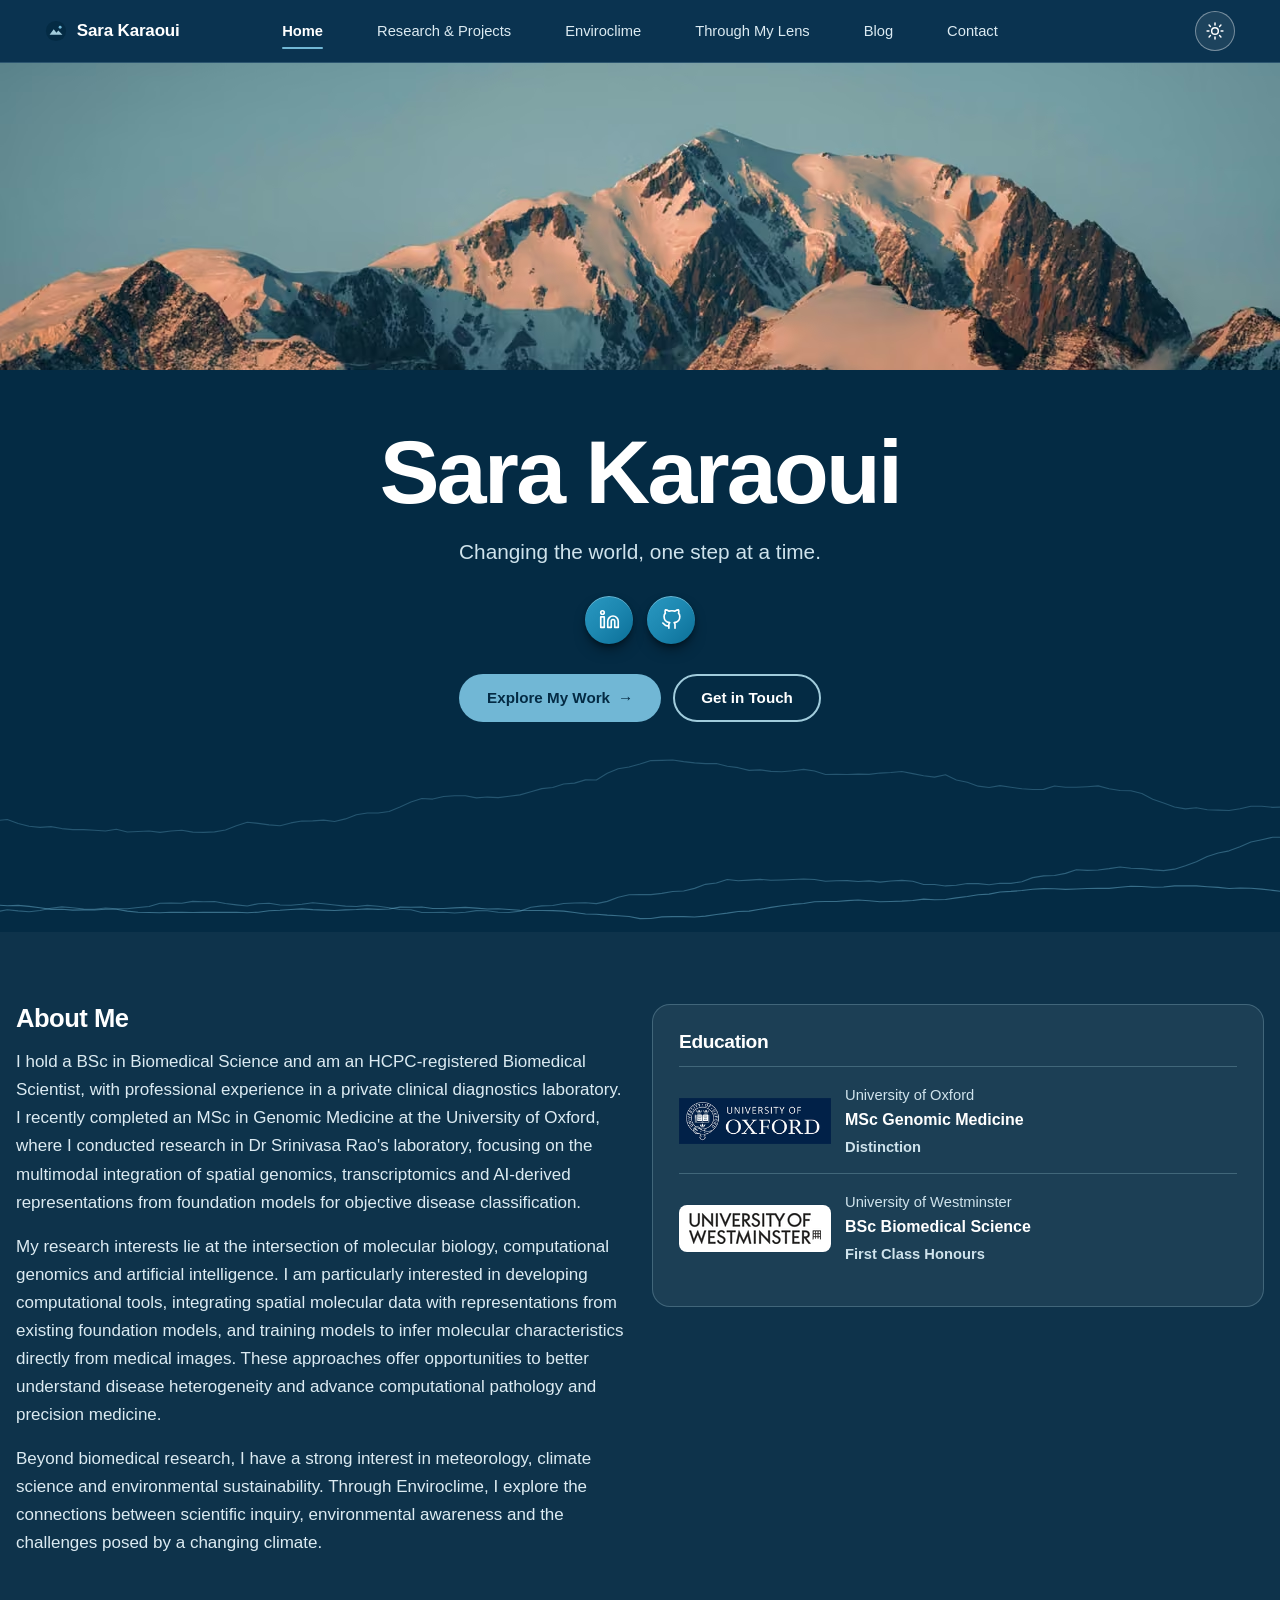
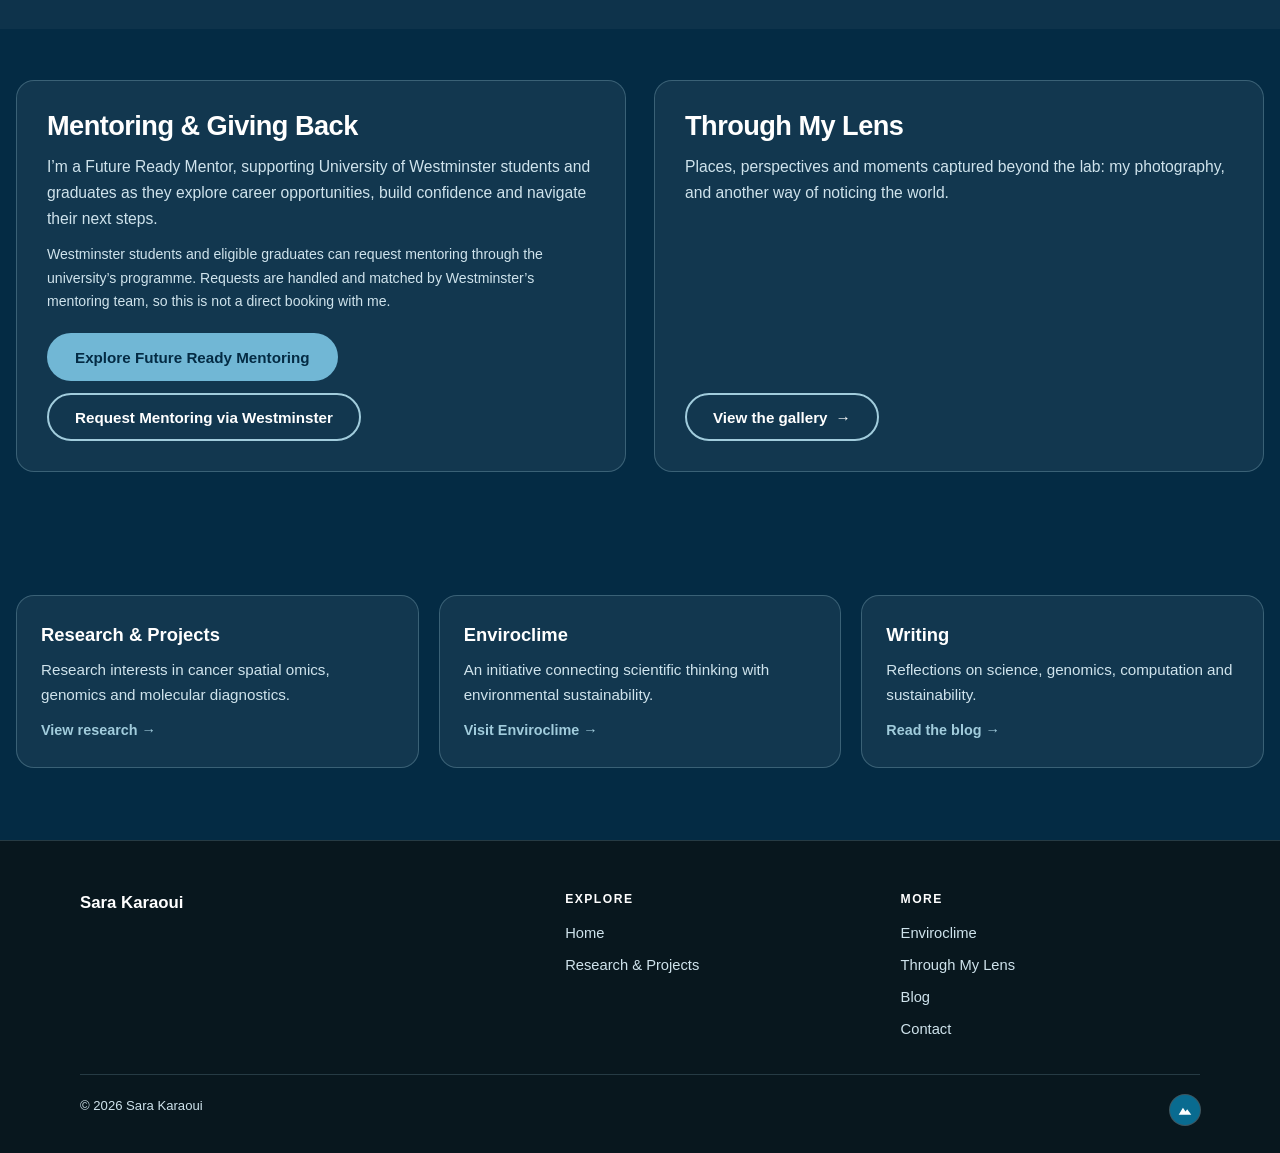
==== commit 39b4c02d: "Publish site" ====
--- a/index.html
+++ b/index.html
@@ -23,8 +23,8 @@
 <meta property="og:image:alt" content="Sara Karaoui, Cancer Spatial Omics Researcher and HCPC Registered Biomedical Scientist">
 <meta name="twitter:image" content="https://sarak17.github.io/assets/social-card.png">
   <script type="module" crossorigin src="/static/modulepreload-polyfill-B5Qt9EMX.js"></script>
-  <script type="module" crossorigin src="/static/main-GuN5bqBe.js"></script>
-  <link rel="stylesheet" crossorigin href="/static/main-BIWpkIuX.css">
+  <script type="module" crossorigin src="/static/main-BtrM1dea.js"></script>
+  <link rel="stylesheet" crossorigin href="/static/main-CXeO70Ju.css">
 </head>
 <body class="home" data-page="home">
 <a class="skip" href="#main">Skip to content</a>
@@ -32,7 +32,7 @@
 <nav class="nav wrap" aria-label="Main">
 <a class="brand" href="/" aria-label="Sara Karaoui, home"><svg width="22" height="22" viewBox="0 0 24 24" fill="none" aria-hidden="true"><circle cx="12" cy="12" r="11" fill="#042B44"/><path d="M5 16l4.5-6 3 4 2-2.5L19 16z" fill="#A1CCDC"/><circle cx="16.5" cy="8" r="1.6" fill="#71B7D5"/></svg><span data-brand>Sara Karaoui</span></a>
 <button class="menu-btn" type="button" aria-expanded="false" aria-controls="nav-links" aria-label="Open menu"><svg width="18" height="12" viewBox="0 0 18 12" fill="none" stroke="currentColor" stroke-width="2" stroke-linecap="round"><path d="M1 1h16M1 11h16"/></svg></button>
-<ul class="nav-links" id="nav-links"><li><a href="/" aria-current="page">Home</a></li><li><a href="/research/">Research &amp; Projects</a></li><li><a href="/enviroclime/">Enviroclime</a></li><li><a href="/blog/">Blog</a></li><li><a href="/contact/">Contact</a></li></ul>
+<ul class="nav-links" id="nav-links"><li><a href="/" aria-current="page">Home</a></li><li><a href="/research/">Research &amp; Projects</a></li><li><a href="/enviroclime/">Enviroclime</a></li><li><a href="/photography/">Through My Lens</a></li><li><a href="/blog/">Blog</a></li><li><a href="/contact/">Contact</a></li></ul>
 <button class="theme-btn" type="button" aria-label="Switch to light theme" title="Switch to light theme"><svg class="i-sun" viewBox="0 0 24 24" aria-hidden="true" focusable="false"><circle cx="12" cy="12" r="4"/><path d="M12 2.5v2.2M12 19.3v2.2M4.9 4.9l1.6 1.6M17.5 17.5l1.6 1.6M2.5 12h2.2M19.3 12h2.2M4.9 19.1l1.6-1.6M17.5 6.5l1.6-1.6"/></svg><svg class="i-moon" viewBox="0 0 24 24" aria-hidden="true" focusable="false"><path d="M20.5 13.4A8.5 8.5 0 1 1 10.6 3.5a6.7 6.7 0 0 0 9.9 9.9z"/></svg></button>
 </nav>
 </header>
@@ -71,6 +71,20 @@
 </div>
 </div>
 </section>
+<section class="section give" aria-label="Mentoring and photography"><div class="wrap two give-grid">
+<article class="give-panel" aria-labelledby="mentor-h">
+<h2 id="mentor-h">Mentoring &amp; Giving Back</h2>
+<p>I&rsquo;m a Future Ready Mentor, supporting University of Westminster students and graduates as they explore career opportunities, build confidence and navigate their next steps.</p>
+<p class="give-note">Westminster students and eligible graduates can request mentoring through the university&rsquo;s programme. Requests are handled and matched by Westminster&rsquo;s mentoring team, so this is not a direct booking with me.</p>
+<div class="give-actions"><a class="btn btn-primary" href="https://www.westminster.ac.uk/mentoring" target="_blank" rel="noopener noreferrer">Explore Future Ready Mentoring<span class="sr-only"> (opens the University of Westminster website in a new tab)</span></a><a class="btn btn-ghost" href="https://www.westminster.ac.uk/zone29/students/get-career-ready/discovering-your-career-path/future-ready-mentoring/ask-a-mentor-service" target="_blank" rel="noopener noreferrer">Request Mentoring via Westminster<span class="sr-only"> (opens the University of Westminster website in a new tab)</span></a></div>
+</article>
+<article class="give-panel" aria-labelledby="lens-preview-h">
+<h2 id="lens-preview-h">Through My Lens</h2>
+<p>Places, perspectives and moments captured beyond the lab: my photography, and another way of noticing the world.</p>
+
+<div class="give-actions"><a class="btn btn-ghost" href="/photography/">View the gallery <span class="arrow" aria-hidden="true">&rarr;</span></a></div>
+</article>
+</div></section>
 <section class="quick" aria-label="Explore the site">
 <div class="wrap quick-grid">
 <a href="/research/"><strong>Research &amp; Projects</strong><span data-region="home.quick-research">Research interests in cancer spatial omics, genomics and molecular diagnostics.</span><em>View research &rarr;</em></a>
@@ -85,7 +99,7 @@
 <div><strong data-foot-name style="color:var(--navy);font-size:1.05rem">Sara Karaoui</strong>
 <ul class="social" aria-label="Social links" hidden></ul></div>
 <div><p class="fh">Explore</p><ul class="fl"><li><a href="/">Home</a></li><li><a href="/research/">Research &amp; Projects</a></li></ul></div>
-<div><p class="fh">More</p><ul class="fl"><li><a href="/enviroclime/">Enviroclime</a></li><li><a href="/blog/">Blog</a></li><li><a href="/contact/">Contact</a></li></ul></div>
+<div><p class="fh">More</p><ul class="fl"><li><a href="/enviroclime/">Enviroclime</a></li><li><a href="/photography/">Through My Lens</a></li><li><a href="/blog/">Blog</a></li><li><a href="/contact/">Contact</a></li></ul></div>
 </div>
 <div class="legal"><span>&copy; 2026 Sara Karaoui</span>
 <a class="admin-mark" href="/admin/" aria-label="Administrator login" title="Administrator login"><svg viewBox="0 0 24 24" width="16" height="16" aria-hidden="true" focusable="false"><path d="M2.5 19l6.4-10.2 3.9 5.6 2.5-3.5L21.5 19z" fill="currentColor"/></svg></a></div>
--- a/static/main-CXeO70Ju.css
+++ b/static/main-CXeO70Ju.css
@@ -0,0 +1 @@
+:root{--navy:#042B44;--ocean:#096B90;--powder:#A1CCDC;--ink:#08171E;--sky:#71B7D5;--white:#FFFFFF;--bar:#0A3350;--mist:#F3F8FB;--line:#D5E6EE;--muted:#44606F;--font:Arial,Helvetica,sans-serif;--wrap:1120px;--gutter-l:max(16px,env(safe-area-inset-left,0px));--gutter-r:max(16px,env(safe-area-inset-right,0px));color-scheme:light}*{box-sizing:border-box}html{scroll-behavior:smooth;scroll-padding-top:84px}body{margin:0;background:var(--white);color:var(--ink);font-family:var(--font);font-size:17px;line-height:1.65;-webkit-font-smoothing:antialiased}body:before{content:"";position:fixed;inset:0 0 auto;height:env(safe-area-inset-top,0px);z-index:60;background:var(--bar)}body{display:flex;flex-direction:column;min-height:100vh;min-height:100dvh}body>main{flex:1 0 auto}body>.site-footer{flex-shrink:0}h1,h2,h3,h4,p,ul,figure,blockquote{margin:0}h1,h2,h3{color:var(--navy);text-wrap:balance;line-height:1.12;letter-spacing:-.02em}a{color:var(--ocean)}a:hover{color:var(--navy)}img{max-width:100%}:focus-visible{outline:3px solid var(--ocean);outline-offset:3px;border-radius:6px}.wrap{max-width:calc(var(--wrap) + var(--gutter-l) + var(--gutter-r));margin:0 auto;padding-left:var(--gutter-l);padding-right:var(--gutter-r)}.eyebrow{font-size:.78rem;font-weight:700;letter-spacing:.14em;text-transform:uppercase;color:var(--ocean)}.muted{color:var(--muted)}.lede{font-size:1.2rem;line-height:1.6;color:var(--muted);max-width:38em}.skip{position:absolute;left:-999px;top:8px;background:var(--navy);color:#fff;padding:10px 16px;border-radius:8px;z-index:100}.skip:focus{left:16px}.proto{background:var(--navy);color:#fff;font-size:.78rem;text-align:center;padding:7px var(--gutter-r) 7px var(--gutter-l)}.proto b{color:var(--powder)}.site-header{position:sticky;top:env(safe-area-inset-top,0px);z-index:50;background:var(--bar);border-bottom:1px solid rgba(161,204,220,.22)}.nav{display:flex;align-items:center;justify-content:flex-start;gap:8px;height:62px}.nav-links{margin-left:auto}.brand{display:flex;align-items:center;gap:10px;font-weight:700;color:#fff;text-decoration:none;letter-spacing:-.01em;white-space:nowrap}.brand svg{flex:none}.nav-links{display:flex;gap:2px;list-style:none;margin:0;padding:0}.nav-links a{display:block;position:relative;padding:8px 13px;border-radius:999px;font-size:.92rem;color:#dcebf2;text-decoration:none;transition:color .2s,background .2s}.nav-links a:hover{color:#fff;background:#ffffff1f}.nav-links a[aria-current=page]{color:#fff;font-weight:700}.nav-links a[aria-current=page]:after{content:"";position:absolute;left:13px;right:13px;bottom:2px;height:2px;border-radius:2px;background:var(--sky)}.menu-btn{display:none;width:44px;height:40px;border:1px solid rgba(255,255,255,.4);background:#ffffff14;border-radius:10px;color:#fff;cursor:pointer;padding:0;transition:background .2s,border-color .2s}.menu-btn:hover{background:#ffffff29;border-color:#ffffffb3}.menu-btn svg{display:block;margin:auto}@media(max-width:900px){.menu-btn{display:block;margin-left:auto}.nav-links{display:none;position:absolute;left:0;right:0;top:100%;flex-direction:column;gap:0;background:var(--bar);border-bottom:1px solid rgba(161,204,220,.22);padding:8px var(--gutter-r) 14px var(--gutter-l)}.nav-links.open{display:flex}.nav-links a{padding:13px 12px;font-size:1.05rem;border-radius:10px}.nav-links a[aria-current=page]{background:#ffffff1f}.nav-links a[aria-current=page]:after{left:12px;right:auto;width:28px;bottom:6px}}@media(min-width:901px){.site-header .nav{display:grid;grid-template-columns:1fr auto 1fr;gap:16px;max-width:none;padding-left:max(var(--gutter-l),clamp(24px,3.5vw,64px));padding-right:max(var(--gutter-r),clamp(24px,3.5vw,64px))}.site-header .brand{grid-column:1;justify-self:start}.site-header .nav-links{grid-column:2;width:clamp(580px,62vw,880px);justify-content:space-evenly;margin:0}@media(max-width:1180px){.site-header .nav-links a{padding:8px 9px;font-size:.88rem}.site-header .nav-links a[aria-current=page]:after{left:9px;right:9px}}.site-header .nav-links a{white-space:nowrap}.site-header .theme-btn{grid-column:3;justify-self:end;margin-left:0}}.btn{display:inline-flex;align-items:center;justify-content:center;gap:8px;min-height:48px;padding:12px 26px;border-radius:999px;font:700 .95rem var(--font);text-decoration:none;border:2px solid transparent;cursor:pointer;transition:background .2s,color .2s,border-color .2s,transform .2s}.btn-primary{background:var(--ocean);color:#fff}.btn-primary:hover{background:var(--navy);color:#fff;transform:translateY(-1px)}.btn-ghost{background:var(--white);color:var(--ocean);border-color:var(--ocean)}.btn-ghost:hover{background:#71b7d533;border-color:var(--navy);color:var(--navy)}.arrow{transition:transform .2s}.btn:hover .arrow,.textlink:hover .arrow{transform:translate(3px)}.textlink{font-weight:700;text-decoration:none;display:inline-flex;gap:6px;align-items:center}.textlink:hover{text-decoration:underline;text-underline-offset:4px}.social{display:flex;justify-content:center;gap:14px;list-style:none;margin:0;padding:0}.social a{width:48px;height:48px;border-radius:50%;display:grid;place-items:center;color:var(--ocean);border:1.5px solid var(--powder);background:var(--white);transition:background .2s,color .2s,border-color .2s,transform .2s}.social a:hover{background:var(--ocean);border-color:var(--ocean);color:#fff;transform:translateY(-2px)}.social svg{width:21px;height:21px;fill:none;stroke:currentColor;stroke-width:1.9;stroke-linecap:round;stroke-linejoin:round}.cover{height:clamp(220px,24vw,360px);position:relative;overflow:hidden;background:var(--powder)}.cover img{display:block;width:100%;height:100%;max-width:none;object-fit:cover;object-position:var(--focal,50% 68%)}@media(max-width:600px){.cover{--focal:42% 68%}}.profile{position:relative;z-index:2;text-align:center;padding-top:clamp(32px,4.5vw,60px);padding-bottom:clamp(40px,6vw,64px)}.profile h1{font-size:clamp(3rem,10vw,5.6rem);letter-spacing:-.03em;margin:0;line-height:1}.profile .tagline{margin-top:18px;font-size:clamp(1.05rem,2.4vw,1.3rem);color:var(--muted)}html[data-theme=dark] .profile .tagline{color:#cfe3ec}.profile .social{margin-top:26px}.profile .cta{display:flex;flex-wrap:wrap;justify-content:center;gap:12px;margin-top:30px}@media(max-width:480px){.profile .cta .btn{width:100%}}.quick{background:var(--mist);padding-block:clamp(40px,6vw,72px)}.quick-grid{display:grid;grid-template-columns:repeat(3,1fr);gap:20px}.quick a{display:flex;flex-direction:column;gap:6px;background:var(--white);border:1px solid var(--line);border-radius:18px;padding:24px;text-decoration:none;color:var(--ink);transition:border-color .2s,transform .2s,box-shadow .2s}.quick a:hover{border-color:var(--sky);transform:translateY(-3px);box-shadow:0 16px 32px -22px #042b4466}.quick strong{color:var(--navy);font-size:1.15rem}.quick span{color:var(--muted);font-size:.95rem}.quick em{font-style:normal;color:var(--ocean);font-weight:700;font-size:.9rem;margin-top:6px}@media(max-width:760px){.quick-grid{grid-template-columns:1fr}}.page-head{padding-block:clamp(48px,8vw,92px) clamp(8px,2vw,24px)}.page-head h1{font-size:clamp(2.3rem,6vw,4rem);margin-top:12px}.page-head .lede{margin-top:18px}.section{padding-block:clamp(36px,6vw,72px)}.band{background:var(--mist)}.section h2{font-size:clamp(1.6rem,3.6vw,2.4rem)}.section h3{font-size:1.2rem}.prose{max-width:42em}.prose p+p{margin-top:16px}.prose h2{margin-top:40px;margin-bottom:12px;font-size:1.6rem}.prose h3{margin-top:28px;margin-bottom:8px}.prose ul{padding-left:1.2em;margin-top:12px}.prose li+li{margin-top:6px}.ph{background:#e9f3f8;border:1px dashed var(--sky);color:var(--navy);border-radius:6px;padding:1px 8px;font-size:.88em}.ph-box{border:1.5px dashed var(--sky);background:var(--mist);border-radius:16px;padding:22px;color:var(--muted);font-size:.95rem}.ph-box strong{color:var(--navy);display:block;margin-bottom:4px}.split{display:grid;grid-template-columns:300px 1fr;gap:56px;align-items:start}@media(max-width:820px){.split{grid-template-columns:1fr;gap:32px}}.portrait{aspect-ratio:4/5;border-radius:22px;border:1.5px dashed var(--sky);background:var(--mist);display:grid;place-items:center;text-align:center;padding:20px;color:var(--muted);font-size:.9rem}@media(max-width:820px){.portrait{max-width:300px}}.two{display:grid;grid-template-columns:1fr 1fr;gap:24px}@media(max-width:760px){.two{grid-template-columns:1fr}}.panel{border:1px solid var(--line);border-radius:18px;padding:26px;background:var(--white);min-width:0}.panel h3{margin-bottom:8px}.timeline{list-style:none;margin:0;padding:0 0 0 26px;border-left:2px solid var(--powder);display:grid;gap:26px}.timeline li{position:relative}.timeline li:before{content:"";position:absolute;left:-34px;top:6px;width:14px;height:14px;border-radius:50%;background:var(--white);border:3px solid var(--ocean)}.timeline time{font-size:.8rem;font-weight:700;letter-spacing:.08em;text-transform:uppercase;color:var(--ocean)}.timeline h3{margin-top:2px}.filters{display:flex;flex-wrap:wrap;gap:8px;margin-bottom:28px}.chip{border:1px solid var(--line);background:var(--white);color:var(--muted);padding:9px 18px;border-radius:999px;font:700 .85rem var(--font);cursor:pointer;transition:all .2s;min-height:40px}.chip:hover{border-color:var(--sky);color:var(--navy)}.chip[aria-pressed=true]{background:var(--navy);border-color:var(--navy);color:#fff}.cards{display:grid;grid-template-columns:repeat(3,1fr);gap:24px}@media(max-width:980px){.cards{grid-template-columns:1fr 1fr}}@media(max-width:640px){.cards{grid-template-columns:1fr}}.card{background:var(--white);border:1px solid var(--line);border-radius:20px;overflow:hidden;display:flex;flex-direction:column;min-width:0;text-decoration:none;color:var(--ink);transition:transform .25s,box-shadow .25s,border-color .25s}.card:hover{transform:translateY(-4px);border-color:var(--sky);box-shadow:0 18px 40px -24px #042b4473;color:var(--ink)}.card[hidden]{display:none}.thumb{height:168px;border-bottom:1px solid var(--line);position:relative;background-color:var(--mist);overflow:hidden}.t-reads{background-image:repeating-linear-gradient(0deg,transparent 0 13px,rgba(161,204,220,.75) 13px 21px)}.t-reads:after{content:"";position:absolute;top:0;bottom:0;left:56%;width:22px;background:var(--ocean)}.t-plate{background-image:radial-gradient(circle,rgba(161,204,220,.8) 0 9px,transparent 10px);background-size:34px 34px;background-position:12px 12px}.t-plate:after{content:"";position:absolute;width:20px;height:20px;border-radius:50%;background:var(--ocean);left:147px;top:79px}.t-code{display:grid;place-items:center;color:var(--muted);font:700 .85rem Courier New,monospace;border-bottom:1.5px dashed var(--sky)}.card-body{padding:22px 22px 26px;display:flex;flex-direction:column;gap:10px;flex:1}.cat{font-size:.74rem;font-weight:700;letter-spacing:.1em;text-transform:uppercase;color:var(--ocean)}.card h3{font-size:1.2rem;line-height:1.25}.card p{font-size:.95rem;color:var(--muted)}.tags{display:flex;flex-wrap:wrap;gap:6px;margin-top:auto;padding-top:8px}.tag{font-size:.75rem;padding:3px 10px;border-radius:999px;background:var(--mist);color:var(--navy);border:1px solid var(--line)}.note{margin-top:20px;font-size:.88rem;color:var(--muted)}.crumb{font-size:.9rem;margin-bottom:22px}.crumb a{text-decoration:none;font-weight:700}.facts{display:grid;grid-template-columns:repeat(auto-fit,minmax(180px,1fr));gap:1px;background:var(--line);border:1px solid var(--line);border-radius:16px;overflow:hidden;margin-top:36px}.facts div{background:var(--white);padding:16px 20px;min-width:0}.facts dt{font-size:.72rem;font-weight:700;letter-spacing:.1em;text-transform:uppercase;color:var(--ocean)}.facts dd{margin:4px 0 0;color:var(--navy);overflow-wrap:anywhere}.figures{display:grid;grid-template-columns:1fr 1fr;gap:20px;margin-top:20px}@media(max-width:700px){.figures{grid-template-columns:1fr}}.figure-ph{aspect-ratio:4/3;border:1.5px dashed var(--sky);border-radius:16px;background:var(--mist);display:grid;place-items:center;text-align:center;padding:16px;color:var(--muted);font-size:.9rem}.pager{display:flex;justify-content:space-between;gap:16px;flex-wrap:wrap;margin-top:56px;padding-top:24px;border-top:1px solid var(--line)}.env-hero{background:var(--navy);color:#fff;position:relative;overflow:hidden;padding-block:clamp(36px,5vw,64px)}.env-hero .wrap{position:relative;z-index:1}.env-hero .eyebrow{color:var(--powder)}.env-hero h1{color:#fff;font-size:clamp(2.8rem,8vw,5.6rem);letter-spacing:-.035em;margin-top:10px;line-height:1}.env-hero .lede{color:#cfe3ec;margin-top:16px}.env-hero .ph{background:#a1ccdc29;border-color:var(--sky);color:#fff}.contours{position:absolute;right:-6%;top:50%;transform:translateY(-50%);width:72%;max-width:640px;opacity:.55;pointer-events:none;-webkit-mask-image:linear-gradient(to bottom,#000 60%,transparent 100%);mask-image:linear-gradient(to bottom,#000 60%,transparent 100%)}@media(max-width:600px){.contours{width:110%;max-width:380px;right:-24%;opacity:.28}}.env-hero .btn-light{background:var(--powder);color:var(--navy);margin-top:30px}.env-hero .btn-light:hover{background:var(--sky);color:var(--navy)}.focus-grid{display:grid;grid-template-columns:repeat(3,1fr);gap:20px}@media(max-width:820px){.focus-grid{grid-template-columns:1fr}}.focus-grid .panel{border-top:4px solid var(--sky)}.news{list-style:none;padding:0;margin:0;display:grid;gap:14px}.news li{display:grid;grid-template-columns:120px 1fr;gap:16px;padding:18px 0;border-top:1px solid var(--line)}.news time{font-size:.8rem;font-weight:700;letter-spacing:.08em;text-transform:uppercase;color:var(--ocean)}@media(max-width:560px){.news li{grid-template-columns:1fr;gap:4px}}.media-grid{display:grid;grid-template-columns:repeat(3,1fr);gap:16px}@media(max-width:700px){.media-grid{grid-template-columns:1fr 1fr}}.posts{display:grid;grid-template-columns:repeat(3,1fr);gap:28px 24px}@media(max-width:980px){.posts{grid-template-columns:1fr 1fr}}@media(max-width:640px){.posts{grid-template-columns:1fr}}.post{display:flex;flex-direction:column;gap:10px;text-decoration:none;color:var(--ink);min-width:0}.post[hidden]{display:none}.cover-ph{aspect-ratio:16/10;border-radius:16px;border:1px solid var(--line);background:var(--mist);display:grid;place-items:center;color:var(--muted);font-size:.8rem;transition:border-color .2s}.post:hover .cover-ph{border-color:var(--sky)}.post h3{font-size:1.2rem;line-height:1.3;transition:color .2s}.post:hover h3{color:var(--ocean)}.post p{color:var(--muted);font-size:.95rem}.meta{font-size:.82rem;color:var(--muted)}.feature{display:grid;grid-template-columns:1.15fr 1fr;gap:36px;align-items:center;margin-bottom:56px}.feature .cover-ph{aspect-ratio:16/10}.feature h3{font-size:clamp(1.6rem,3.4vw,2.3rem)}@media(max-width:800px){.feature{grid-template-columns:1fr;gap:18px}}.article{max-width:700px;margin:0 auto}.article h1{font-size:clamp(2.2rem,5.5vw,3.4rem);margin-top:14px}.article .sub{font-size:1.25rem;color:var(--muted);margin-top:16px;line-height:1.5}.byline{display:flex;flex-wrap:wrap;gap:6px 18px;margin-top:22px;font-size:.9rem;color:var(--muted)}.article .cover-ph{margin-top:32px;aspect-ratio:16/9;max-width:none}.article-body{font-size:1.12rem;line-height:1.8;margin-top:36px}.article-body p+p{margin-top:22px}.article-body h2{font-size:1.6rem;margin:44px 0 14px}.article-body blockquote{border-left:4px solid var(--sky);padding:4px 0 4px 22px;margin:32px 0;font-size:1.3rem;line-height:1.5;color:var(--navy)}.article-body figure{margin:32px 0}.article-body figcaption{font-size:.85rem;color:var(--muted);margin-top:8px}.contact-card{border:1px solid var(--line);border-radius:22px;padding:clamp(24px,4vw,40px);background:var(--white);max-width:640px}.email-box{display:block;border:1px solid var(--line);border-radius:14px;padding:14px 18px;background:var(--mist);font-weight:700;color:var(--navy);-webkit-user-select:all;user-select:all;overflow-wrap:anywhere;margin-top:14px}.row{display:flex;flex-wrap:wrap;gap:12px;margin-top:20px}.links-list{list-style:none;margin:0;padding:0;display:grid;gap:0}.links-list li{display:flex;justify-content:space-between;gap:12px;flex-wrap:wrap;padding:16px 0;border-top:1px solid var(--line)}.links-list li:last-child{border-bottom:1px solid var(--line)}.toast{position:fixed;left:50%;bottom:calc(24px + env(safe-area-inset-bottom,0px));transform:translate(-50%,20px);background:var(--navy);color:#fff;padding:11px 22px;border-radius:999px;font-size:.9rem;opacity:0;pointer-events:none;transition:all .3s;z-index:90}.toast.show{opacity:1;transform:translate(-50%)}.site-footer{background:var(--mist);border-top:1px solid var(--line);padding-block:48px 28px;margin-top:0}.foot{display:grid;grid-template-columns:1.5fr 1fr 1fr;gap:36px;font-size:.92rem;color:var(--muted)}.foot .fh{margin:0 0 12px;font-weight:700;font-size:.76rem;letter-spacing:.12em;text-transform:uppercase;color:var(--navy)}.foot ul.fl{list-style:none;margin:0;padding:0;display:grid;gap:8px}.foot a{text-decoration:none;color:var(--muted)}.foot a:hover{color:var(--ocean)}.foot .social{justify-content:flex-start;margin-top:18px}.foot .social a{width:42px;height:42px}.foot .social svg{width:18px;height:18px}.foot .social a:hover{color:#fff}@media(max-width:700px){.foot{grid-template-columns:1fr 1fr}.foot>div:first-child{grid-column:1/-1}}.legal{margin-top:32px;padding-top:20px;border-top:1px solid var(--line);display:flex;justify-content:space-between;gap:12px;flex-wrap:wrap;font-size:.82rem;color:var(--muted)}.admin-link{background:none;border:0;font:inherit;color:var(--muted);cursor:pointer;padding:6px 0;text-decoration:underline;text-underline-offset:3px;opacity:.75}.admin-link:hover{color:var(--ocean);opacity:1}dialog{border:0;border-radius:22px;padding:0;max-width:min(420px,calc(100vw - 32px));width:100%;box-shadow:0 30px 80px -20px #042b448c;color:var(--ink);background:var(--white);font-family:var(--font)}dialog::backdrop{background:#08171e8c}.dlg{padding:30px;display:grid;gap:16px}.dlg h2{font-size:1.5rem}.banner{background:#e9f3f8;border:1px dashed var(--sky);color:var(--navy);border-radius:12px;padding:12px 14px;font-size:.85rem}.field{display:grid;gap:6px;font-size:.88rem;font-weight:700;color:var(--navy)}.field input{font:400 1rem var(--font);padding:12px 14px;border:1px solid var(--line);border-radius:12px;background:var(--mist);color:var(--ink)}.dlg-actions{display:flex;gap:10px;justify-content:flex-end;flex-wrap:wrap}@media(prefers-reduced-motion:reduce){html{scroll-behavior:auto}*,*:before,*:after{animation:none!important;transition:none!important}}.mini-timeline{list-style:none;margin:14px 0 0;padding:0;display:grid;gap:0}.mini-timeline li{display:grid;gap:4px;padding:14px 0;border-top:1px solid var(--line)}.mini-timeline strong{font-size:.76rem;letter-spacing:.1em;text-transform:uppercase;color:var(--ocean)}html[data-theme=dark] body{background:var(--navy);color:#dcebf2}html[data-theme=dark] h1,html[data-theme=dark] h2,html[data-theme=dark] h3{color:#fff}html[data-theme=dark] main a{color:var(--powder)}html[data-theme=dark] main a:hover{color:#fff}html[data-theme=dark] .eyebrow{color:#e8f3f8}html[data-theme=dark] .muted,html[data-theme=dark] .lede{color:#cfe3ec}html[data-theme=dark] main :focus-visible,html[data-theme=dark] .site-footer :focus-visible{outline-color:var(--powder)}.env-hero{background:var(--navy);border-bottom:0}html[data-theme=dark] .section{background:var(--navy)}html[data-theme=dark] .env-ocean{background:var(--ocean)}html[data-theme=dark] .env-ink{background:var(--ink)}html[data-theme=dark] .env-ocean .eyebrow,html[data-theme=dark] .env-ink .eyebrow,html[data-theme=dark] .env-hero .eyebrow{color:#e8f3f8}html[data-theme=dark] .env-ocean .muted,html[data-theme=dark] .env-ocean .lede{color:#e6f1f6}html[data-theme=dark] .panel{background:#ffffff0f;border-color:#a1ccdc47}html[data-theme=dark] .env-ocean .panel{background:#042b444d;border-color:#ffffff38}html[data-theme=dark] .focus-grid .panel{border-top:4px solid var(--sky)}html[data-theme=dark] .ph{background:#a1ccdc29;border:1px dashed var(--sky);color:#fff}html[data-theme=dark] .ph-box,html[data-theme=dark] .figure-ph{background:#ffffff0f;border-color:var(--sky);color:#cfe3ec}html[data-theme=dark] .ph-box strong{color:#fff}html[data-theme=dark] .env-ocean .ph-box,html[data-theme=dark] .env-ocean .figure-ph{background:#042b4447;border-color:var(--powder);color:#e6f1f6}html[data-theme=dark] .news li{border-top-color:#a1ccdc47}html[data-theme=dark] .news time{color:var(--sky)}html[data-theme=dark] main .btn-primary{background:var(--sky);color:var(--navy)}html[data-theme=dark] main .btn-primary:hover{background:var(--powder);color:var(--navy)}html[data-theme=dark] main .btn-ghost{background:transparent;color:#fff;border-color:var(--powder)}html[data-theme=dark] main .btn-ghost:hover{background:#ffffff1f;color:#fff;border-color:#fff}html[data-theme=dark] .site-footer{background:var(--ink);border-top-color:#a1ccdc33;color:#cfe3ec}html[data-theme=dark] .foot,html[data-theme=dark] .foot a,html[data-theme=dark] .legal,html[data-theme=dark] .admin-link{color:#cfe3ec}html[data-theme=dark] .foot .fh{color:#fff}html[data-theme=dark] .foot strong{color:#fff!important}html[data-theme=dark] .foot a:hover,html[data-theme=dark] .admin-link:hover{color:#fff}html[data-theme=dark] .legal{border-top-color:#a1ccdc33}html[data-theme=dark] .social a{background:transparent;color:var(--powder);border-color:#a1ccdc80}html[data-theme=dark] .social a:hover,html[data-theme=dark] .foot .social a:hover{background:var(--sky);border-color:var(--sky);color:var(--navy)}.quick{background:var(--white)}main{overflow-x:clip}.profile{padding-bottom:clamp(130px,17vw,210px)}.line-mtn{position:absolute;left:50%;bottom:0;width:100vw;height:clamp(120px,15vw,200px);transform:translate(-50%);z-index:-1;pointer-events:none}.edu{display:flex;align-items:center;gap:14px;flex-wrap:wrap}.edu-logo{display:block;height:43px;width:auto;max-width:132px}.edu b{display:block;color:var(--navy);font-size:1rem}.edu span{display:block;color:var(--muted);font-size:.92rem}.edu .edu-grade{font-weight:600;margin-top:1px}.mini-timeline li>.edu{margin-top:2px}.edu .uni-logo{flex:none;box-sizing:content-box;width:132px;height:auto;padding:8px 10px;background:#fff;border-radius:8px;box-shadow:0 0 0 1px #042b441f}.edu .uni-logo--bare{width:152px;padding:0;background:none;border-radius:0;box-shadow:none}@media(max-width:600px){.edu:has(.uni-logo){flex-direction:column;align-items:flex-start;gap:10px}}html[data-theme=dark] .page-head .lede{color:#cfe3ec}html[data-theme=dark] .chip{background:transparent;border-color:#a1ccdc73;color:var(--powder)}html[data-theme=dark] .chip:hover{border-color:var(--sky);color:#fff}html[data-theme=dark] .chip[aria-pressed=true]{background:var(--sky);border-color:var(--sky);color:var(--navy)}html[data-theme=dark] .card{background:#ffffff0f;border-color:#a1ccdc47;color:#dcebf2}html[data-theme=dark] .card:hover{background:#ffffff1a;border-color:var(--sky);box-shadow:0 18px 40px -24px #0009;color:#dcebf2}html[data-theme=dark] .card p{color:#cfe3ec}html[data-theme=dark] .card .cat{color:var(--sky)}html[data-theme=dark] .tag{background:#a1ccdc24;border-color:#a1ccdc59;color:#e6f1f6}html[data-theme=dark] .thumb{background-color:var(--ink);border-bottom-color:#a1ccdc47}html[data-theme=dark] .t-reads:after{background:var(--sky)}html[data-theme=dark] .t-plate:after{background:var(--sky)}html[data-theme=dark] .t-code{color:var(--powder);border-bottom-color:var(--sky)}html[data-theme=dark] .note{color:#cfe3ec}html[data-theme=dark] .facts{background:#a1ccdc4d;border-color:#a1ccdc4d}html[data-theme=dark] .facts div{background:var(--navy)}html[data-theme=dark] .facts dt{color:var(--sky)}html[data-theme=dark] .facts dd{color:#fff}html[data-theme=dark] .pager{border-top-color:#a1ccdc47}html[data-theme=dark] .crumb a{color:var(--powder)}html[data-theme=dark] .prose strong{color:#fff}html[data-theme=light] body.pale{background:var(--powder);color:var(--ink)}html[data-theme=light] .pale .eyebrow,html[data-theme=light] .pale .muted,html[data-theme=light] .pale .lede,html[data-theme=light] .pale .meta{color:var(--navy)}html[data-theme=light] .pale .band{background:transparent}html[data-theme=light] .pale .chip{background:var(--white);border-color:#042b441f;color:var(--navy)}html[data-theme=light] .pale .chip:hover{border-color:var(--ocean);color:var(--ocean)}html[data-theme=light] .pale .chip[aria-pressed=true]{background:var(--navy);border-color:var(--navy);color:#fff}html[data-theme=light] .pale .post{background:var(--white);border:1px solid rgba(4,43,68,.1);border-radius:20px;overflow:hidden;box-shadow:0 14px 30px -24px #042b4480;transition:transform .25s,box-shadow .25s}html[data-theme=light] .pale .post:hover{transform:translateY(-3px);box-shadow:0 22px 40px -24px #042b4499}html[data-theme=light] .pale .post .cover-ph{border-radius:0;border:0;border-bottom:1px solid var(--line);background:var(--mist);aspect-ratio:16/10}html[data-theme=light] .pale .post>:not(.cover-ph){margin-inline:20px}html[data-theme=light] .pale .post>:last-child{margin-bottom:20px}html[data-theme=light] .pale .post .cat{color:var(--ocean)}html[data-theme=light] .pale .post p,html[data-theme=light] .pale .post .meta{color:var(--muted)}html[data-theme=light] .pale .feature{grid-template-columns:1.15fr 1fr;gap:0;align-items:stretch}html[data-theme=light] .pale .feature>:not(.cover-ph){margin:0;padding:clamp(22px,4vw,40px)}html[data-theme=light] .pale .feature>.cover-ph{border-bottom:0;aspect-ratio:auto;min-height:260px}@media(max-width:800px){html[data-theme=light] .pale .feature{grid-template-columns:1fr}html[data-theme=light] .pale .feature>.cover-ph{min-height:0;aspect-ratio:16/10}}html[data-theme=light] .pale .article{background:var(--white);border-radius:24px;padding:clamp(24px,5vw,56px);box-shadow:0 20px 44px -30px #042b448c}html[data-theme=light] .pale .article .eyebrow{color:var(--ocean)}html[data-theme=light] .pale .article .sub,html[data-theme=light] .pale .article .byline{color:var(--muted)}html[data-theme=light] .pale .article-body blockquote,html[data-theme=light] .pale .crumb a{color:var(--navy)}.cms-pending body>main,.cms-pending .site-footer .foot,.cms-pending [data-brand]{visibility:hidden}.prose>h2:first-child{margin-top:0}.thumb img{display:block;width:100%;height:100%;object-fit:cover}.cover-ph{overflow:hidden}.cover-ph img{display:block;width:100%;height:100%;object-fit:cover}.article .cover-ph img{height:100%}.feature .cover-ph{position:relative}.feature .cover-ph img{position:absolute;top:0;right:0;bottom:0;left:0}.tools{display:flex;flex-wrap:wrap;gap:10px;list-style:none;margin:12px 0 0;padding:0}.tools li{padding:10px 18px;border:1px solid var(--line);border-radius:999px;font-size:.95rem;color:var(--navy);background:var(--white)}.prose .tools li+li{margin-top:0}html[data-theme=dark] .tools li{background:#ffffff14;border-color:#a1ccdc59;color:#e6f1f6}.figure-item{margin:0;min-width:0}.figure-item img{display:block;width:100%;height:auto;border-radius:16px;border:1px solid var(--line)}.figure-item figcaption{font-size:.85rem;color:var(--muted);margin-top:8px}html[data-theme=dark] .figure-item img{border-color:#a1ccdc4d}html[data-theme=dark] .figure-item figcaption{color:#cfe3ec}.mini-timeline .edu+.edu{margin-top:12px}[data-empty]{margin-top:8px}[hidden]{display:none!important}[data-wrap]{display:contents}.admin-mark{display:inline-flex;align-items:center;justify-content:center;flex:none;width:30px;height:30px;border-radius:50%;background:var(--ocean);color:#fff;box-shadow:0 0 0 1px #ffffff29,0 2px 6px -2px #042b4473;transition:background-color .2s,transform .2s,box-shadow .2s}.admin-mark svg{display:block}.admin-mark:hover{background:#0b82aa;color:#fff;transform:translateY(-1px);box-shadow:0 0 0 1px #ffffff47,0 5px 12px -4px #042b448c}.admin-mark:focus-visible{outline:3px solid var(--navy);outline-offset:3px;border-radius:50%;background:#0b82aa}html[data-theme=dark] .site-footer .admin-mark,html[data-theme=dark] .site-footer .admin-mark:hover{color:#fff}html[data-theme=dark] .site-footer .admin-mark{box-shadow:0 0 0 1px #a1ccdc59}html[data-theme=dark] .site-footer .admin-mark:hover{box-shadow:0 0 0 1px #a1ccdc99,0 5px 12px -4px #0009}html[data-theme=dark] .site-footer .admin-mark:focus-visible{outline-color:var(--powder)}@media(prefers-reduced-motion:reduce){.admin-mark{transition:none}.admin-mark:hover{transform:none}}html[data-theme=dark]{color-scheme:dark}.site-header :focus-visible{outline-color:#fff}.skip:focus-visible{outline-color:var(--powder)}.theme-btn{display:none;flex:none;width:40px;height:40px;margin-left:8px;padding:0;place-items:center;border:1px solid rgba(255,255,255,.4);border-radius:50%;background:#ffffff14;color:#fff;cursor:pointer;transition:background .2s,border-color .2s,transform .2s}.js .theme-btn{display:inline-grid}.theme-btn:hover{background:#ffffff29;border-color:#ffffffb3}.theme-btn svg{width:20px;height:20px;fill:none;stroke:currentColor;stroke-width:1.8;stroke-linecap:round;stroke-linejoin:round}.theme-btn .i-moon,html[data-theme=light] .theme-btn .i-sun{display:none}html[data-theme=light] .theme-btn .i-moon{display:block}@media(prefers-reduced-motion:reduce){.theme-btn{transition:none}}html[data-theme=dark] .band{background:#ffffff0a}html[data-theme=dark] .quick{background:transparent}html[data-theme=dark] .quick a{background:#ffffff0f;border-color:#a1ccdc47;color:#dcebf2}html[data-theme=dark] .quick a:hover{background:#ffffff1a;border-color:var(--sky);box-shadow:0 16px 32px -22px #0009}html[data-theme=dark] .quick strong{color:#fff}html[data-theme=dark] .quick span{color:#cfe3ec}html[data-theme=dark] .quick em{color:var(--powder)}html[data-theme=dark] .edu b{color:#fff}html[data-theme=dark] .edu span{color:#cfe3ec}html[data-theme=dark] .mini-timeline li{border-top-color:#a1ccdc47}html[data-theme=dark] .mini-timeline strong{color:var(--sky)}html[data-theme=dark] .timeline time{color:var(--sky)}html[data-theme=dark] .timeline li:before{background:var(--navy);border-color:var(--sky)}html[data-theme=dark] .timeline{border-left-color:#a1ccdc66}html[data-theme=dark] .contact-card{background:#ffffff0f;border-color:#a1ccdc47}html[data-theme=dark] .email-box{background:#042b4499;border-color:#a1ccdc59;color:#fff}html[data-theme=dark] .links-list li,html[data-theme=dark] .links-list li:last-child{border-color:#a1ccdc47}html[data-theme=dark] .post{color:#dcebf2}html[data-theme=dark] .post p,html[data-theme=dark] .post .meta,html[data-theme=dark] .meta{color:#cfe3ec}html[data-theme=dark] .post:hover h3{color:var(--powder)}html[data-theme=dark] .cat{color:var(--sky)}html[data-theme=dark] .cover-ph{background:#ffffff0f;border-color:#a1ccdc4d;color:#cfe3ec}html[data-theme=dark] .post:hover .cover-ph{border-color:var(--sky)}html[data-theme=dark] .article .sub,html[data-theme=dark] .byline{color:#cfe3ec}html[data-theme=dark] .article-body{color:#dcebf2}html[data-theme=dark] .article-body blockquote{color:#fff;border-left-color:var(--sky)}html[data-theme=dark] .article-body figcaption{color:#cfe3ec}html[data-theme=light] .env-ocean{background:var(--mist)}html[data-theme=light] .env-ink{background:var(--navy);color:#dcebf2}html[data-theme=light] .env-ink h2,html[data-theme=light] .env-ink h3{color:#fff}html[data-theme=light] .env-ink .eyebrow{color:var(--powder)}html[data-theme=light] .env-ink .lede{color:#cfe3ec}.cover picture{display:contents}.cover{--focal:58% 36%}@media(max-width:600px){.cover{--focal:58% 40%}}@media(min-width:1024px){body.home main{--wrap:1280px}}.profile .social a{border:0;color:#fff;transition:transform .2s ease,box-shadow .2s ease}html[data-theme=light] .profile .social a{color:#fff;border:0;background:#08648a linear-gradient(135deg,#0c7ca4,#08648a,#054b69);box-shadow:inset 0 1px #ffffff52,0 7px 14px -5px #042b448c,0 2px 5px -1px #042b4440}html[data-theme=dark] .profile .social a{color:#fff;border:0;background:#1c87b0 linear-gradient(135deg,#2a98c1,#1c87b0,#0b6f97);box-shadow:inset 0 1px #ffffff57,0 8px 16px -6px #000000b3,0 2px 5px -1px #0006}html[data-theme=light] .profile .social a:hover,html[data-theme=light] .profile .social a:focus-visible{color:#fff;border:0;transform:translateY(-2px);background:#08648a linear-gradient(135deg,#0c7ca4,#08648a,#054b69);box-shadow:inset 0 1px #ffffff52,0 12px 20px -6px #042b4499,0 3px 7px -1px #042b444d}html[data-theme=dark] .profile .social a:hover,html[data-theme=dark] .profile .social a:focus-visible{color:#fff;border:0;transform:translateY(-2px);background:#1c87b0 linear-gradient(135deg,#2a98c1,#1c87b0,#0b6f97);box-shadow:inset 0 1px #ffffff57,0 13px 22px -7px #000000c7,0 3px 7px -1px #00000073}@media(prefers-reduced-motion:reduce){.profile .social a,html[data-theme] .profile .social a:hover,html[data-theme] .profile .social a:focus-visible{transition:none;transform:none}}.mtn-band{position:relative;height:clamp(52px,5.6vw,112px);margin-bottom:calc(-1*clamp(36px,6vw,72px));overflow:hidden;pointer-events:none}.mtn-band .line-mtn{top:calc(max(100vw,900px)*-.0144);bottom:auto;z-index:0;width:max(100vw,900px);height:max(13.75vw,123.75px)}.talks{padding-top:clamp(8px,2vw,24px)}.talk{display:grid;grid-template-columns:minmax(0,1.3fr) minmax(0,1fr);gap:clamp(24px,3.5vw,48px);align-items:start;margin-top:24px;padding:clamp(18px,3vw,32px);border:1px solid var(--line);border-radius:22px;background:var(--white)}.talk-slide{margin:0;min-width:0}.slide-open{position:relative;display:block;border:1px solid var(--line);border-radius:12px;overflow:hidden;box-shadow:0 18px 40px -26px #042b448c;cursor:zoom-in;line-height:0}.slide-open img{display:block;width:100%;height:auto}.slide-zoom{position:absolute;right:10px;bottom:10px;padding:6px 14px;border-radius:999px;background:#042b44e6;color:#fff;font:700 .8rem var(--font);line-height:1.4;letter-spacing:.02em;opacity:0;transition:opacity .2s}.slide-open:hover .slide-zoom,.slide-open:focus-visible .slide-zoom{opacity:1}@media(hover:none){.slide-zoom{opacity:1}}.talk-body,.talk-session-text{min-width:0}.talk-meta{font-size:.78rem;font-weight:700;letter-spacing:.14em;text-transform:uppercase;color:var(--ocean)}.talk h3{font-size:clamp(1.25rem,2.4vw,1.7rem);line-height:1.22;margin-top:8px}.talk p:not(.talk-meta):not(.talk-actions){margin-top:14px;color:var(--muted)}.talk-actions{margin-top:22px}.talk-session{grid-column:1/-1;display:grid;grid-template-columns:minmax(0,1.3fr) minmax(0,1fr);gap:clamp(24px,3.5vw,48px);align-items:center;padding-top:clamp(20px,3vw,32px);border-top:1px solid var(--line)}.talk-session-text{grid-column:2}.talk-thumb{position:relative;display:block;grid-column:1;min-width:0;border:1px solid var(--line);border-radius:14px;overflow:hidden;box-shadow:0 18px 40px -26px #042b448c;line-height:0}.talk-thumb img{display:block;width:100%;height:auto}.thumb-badge{position:absolute;left:12px;bottom:12px;padding:6px 14px;border-radius:999px;background:#042b44eb;color:#fff;font:700 .8rem var(--font);line-height:1.4;letter-spacing:.02em;transition:background .2s}.talk-thumb:hover .thumb-badge{background:var(--ocean)}@media(prefers-reduced-motion:reduce){.slide-zoom,.thumb-badge{transition:none}}.talk-session-text .talk-meta+p{margin-top:10px}@media(max-width:820px){.talk,.talk-session{grid-template-columns:1fr}.talk-session-text{grid-column:1}}@media(max-width:480px){.talk-actions .btn{width:100%}}dialog.lightbox{width:fit-content;max-width:96vw;padding:0;border-radius:12px;background:transparent;box-shadow:none;overflow:visible}dialog.lightbox img{display:block;max-width:96vw;max-height:88vh;width:auto;height:auto;border-radius:10px;background:#fff;cursor:zoom-out}dialog.lightbox .lb-close{position:absolute;bottom:12px;right:12px;width:44px;height:44px;border:2px solid #fff;border-radius:50%;background:#042b44eb;color:#fff;font:400 1.7rem/1 var(--font);cursor:pointer;display:grid;place-items:center;padding:0}dialog.lightbox .lb-close:hover{background:#0a3350}dialog.lightbox .lb-close:focus-visible{outline:3px solid #fff;outline-offset:3px}html[data-theme=dark] .talk{background:#ffffff0f;border-color:#a1ccdc47}html[data-theme=dark] .slide-open,html[data-theme=dark] .talk-thumb{border-color:#a1ccdc59;box-shadow:0 18px 40px -26px #000000b3}html[data-theme=dark] .talk-meta{color:var(--powder)}html[data-theme=dark] .talk p:not(.talk-meta):not(.talk-actions){color:#cfe3ec}html[data-theme=dark] .talk-session{border-top-color:#a1ccdc47}#projects-h+.project{margin-top:24px}.project{display:grid;grid-template-columns:minmax(0,320px) minmax(0,1fr);gap:clamp(24px,4vw,48px);align-items:start;margin-bottom:clamp(28px,4vw,48px);padding:clamp(18px,3vw,32px);border:1px solid var(--line);border-radius:20px;background:var(--white)}.project-img{margin:0;min-width:0}.project-img img{display:block;width:100%;height:auto;border:1px solid var(--line);border-radius:12px;box-shadow:0 18px 40px -26px #042b448c}.project-img figcaption{margin-top:10px;font-size:.82rem;line-height:1.45;color:var(--muted)}.project-body{min-width:0;display:flex;flex-direction:column;gap:10px}.project h3{font-size:clamp(1.5rem,3vw,2.1rem);line-height:1.15}.project .project-sub{margin:0;font-size:.95rem;font-weight:700;letter-spacing:.02em;color:var(--ocean)}.project-body p:not(.project-sub){font-size:1rem;color:var(--muted);max-width:42em}.project .tags{margin-top:8px;padding-top:0}@media(max-width:820px){.project{grid-template-columns:1fr}.project-img{max-width:340px}}html[data-theme=dark] .project{background:#ffffff0f;border-color:#a1ccdc47}html[data-theme=dark] .project-img img{border-color:#a1ccdc59;box-shadow:0 18px 40px -26px #000000b3}html[data-theme=dark] .project-img figcaption,html[data-theme=dark] .project-body p:not(.project-sub){color:#cfe3ec}html[data-theme=dark] .project .project-sub,html[data-theme=dark] .project .cat{color:var(--powder)}.sr-only{position:absolute;width:1px;height:1px;margin:-1px;padding:0;overflow:hidden;clip:rect(0,0,0,0);white-space:nowrap;border:0}.ig-empty{max-width:40em}.ig-head{display:flex;align-items:flex-end;justify-content:space-between;gap:16px;margin-bottom:22px}.ig-controls{display:none;gap:10px;flex:none}.js .ig-controls:not([hidden]){display:flex}.ig-btn{width:46px;height:46px;border-radius:50%;border:1px solid var(--line);background:var(--white);color:var(--navy);display:grid;place-items:center;cursor:pointer;padding:0;transition:background .2s,color .2s,border-color .2s,opacity .2s}.ig-btn svg{width:22px;height:22px;fill:none;stroke:currentColor;stroke-width:2;stroke-linecap:round;stroke-linejoin:round}.ig-btn:hover:not([aria-disabled=true]){background:var(--navy);color:#fff;border-color:var(--navy)}.ig-btn[aria-disabled=true]{opacity:.4;cursor:default}.ig-track{--gap:20px;display:flex;gap:var(--gap);list-style:none;margin:0;padding:6px 6px 16px;overflow-x:auto;scroll-snap-type:x mandatory;scroll-padding-inline:6px;scroll-behavior:smooth;overscroll-behavior-x:contain;-webkit-overflow-scrolling:touch}.js .ig-track{scrollbar-width:none}.js .ig-track::-webkit-scrollbar{display:none}.ig-card{flex:0 0 calc((100% - 2 * var(--gap)) / 3);min-width:0;scroll-snap-align:start}@media(max-width:900px){.ig-card{flex-basis:calc((100% - var(--gap)) / 2)}}@media(max-width:600px){.ig-track{--gap:14px}.ig-card{flex-basis:82%}}.ig-link{position:relative;display:flex;flex-direction:column;height:100%;border:1px solid var(--line);border-radius:16px;overflow:hidden;background:var(--white);color:var(--ink);text-decoration:none;transition:transform .25s,box-shadow .25s,border-color .25s}.ig-link:hover{transform:translateY(-4px);border-color:var(--sky);box-shadow:0 18px 40px -24px #042b4473}.ig-link:focus-visible{outline-offset:2px}.ig-media{display:block;aspect-ratio:3/4;overflow:hidden;background:var(--mist);line-height:0}.ig-media img{display:block;width:100%;height:100%;object-fit:cover}.ig-body{display:flex;flex-direction:column;gap:6px;padding:14px 16px 16px;flex:1}.ig-cap{font-size:.95rem;line-height:1.45;color:var(--ink);display:-webkit-box;-webkit-line-clamp:3;-webkit-box-orient:vertical;overflow:hidden}.ig-meta{font-size:.78rem;line-height:1.4;color:var(--muted)}.ig-open{margin-top:auto;padding-top:4px;font-size:.82rem;font-weight:700;color:var(--ocean)}.ig-follow{margin-top:26px;text-align:center}@media(max-width:480px){.ig-follow .btn{width:100%}}@media(prefers-reduced-motion:reduce){.ig-track{scroll-behavior:auto}.ig-link,.ig-btn{transition:none}.ig-link:hover{transform:none}}html[data-theme] .ig-section{background:var(--navy);color:#dcebf2;padding-top:clamp(8px,2vw,24px)}.ig-section h2{color:#fff}.ig-section .eyebrow{color:#e8f3f8}.ig-section .muted{color:#cfe3ec}.ig-section :focus-visible{outline-color:var(--powder)}.ig-section .btn-primary{background:var(--sky);color:var(--navy)}.ig-section .btn-primary:hover{background:var(--powder);color:var(--navy)}.ig-section .ig-btn{background:#ffffff1a;border-color:#fff6;color:#fff}.ig-section .ig-btn:hover:not([aria-disabled=true]){background:#fff;color:var(--navy);border-color:#fff}.ig-section .ig-link{background:#ffffff0f;border-color:#a1ccdc52;color:#dcebf2}.ig-section .ig-link:hover{border-color:var(--powder);box-shadow:0 18px 40px -24px #0009}.ig-section .ig-media{background:var(--navy)}.ig-section .ig-cap{color:#fff}.ig-section .ig-meta{color:#cfe3ec}.ig-section .ig-open{color:var(--powder)}.give{padding-block:clamp(28px,4vw,52px)}.give-grid{align-items:stretch;gap:clamp(16px,2.4vw,28px)}.give-panel{display:flex;flex-direction:column;gap:12px;min-width:0;padding:clamp(20px,2.6vw,30px);border:1px solid var(--line);border-radius:18px;background:var(--white)}.give-panel h2{font-size:clamp(1.3rem,2.4vw,1.7rem)}.give-panel p{color:var(--muted);font-size:.98rem}.give-panel .give-note{font-size:.88rem}.give-actions{display:flex;flex-wrap:wrap;gap:12px;margin-top:auto;padding-top:8px}@media(max-width:480px){.give-actions .btn{width:100%}}.lens-preview{display:grid;grid-template-columns:repeat(3,1fr);gap:10px;list-style:none;margin:4px 0 0;padding:0}.lens-tile{display:block;aspect-ratio:4/5;border-radius:10px;overflow:hidden;border:1px solid var(--line);background:var(--mist);line-height:0}.lens-tile img{display:block;width:100%;height:100%;object-fit:cover;transition:transform .35s}.lens-tile:hover img{transform:scale(1.04)}@media(prefers-reduced-motion:reduce){.lens-tile img{transition:none}.lens-tile:hover img{transform:none}}html[data-theme=dark] .give-panel{background:#ffffff0f;border-color:#a1ccdc47}html[data-theme=dark] .give-panel p{color:#cfe3ec}html[data-theme=dark] .lens-tile{border-color:#a1ccdc4d;background:var(--navy)}.lens-grid{list-style:none;margin:0;padding:0;columns:3 300px;column-gap:20px}@media(max-width:900px){.lens-grid{columns:2 240px}}@media(max-width:600px){.lens-grid{columns:1}}.lens-item{break-inside:avoid;margin:0 0 20px}.lens-fig{margin:0;border:1px solid var(--line);border-radius:14px;overflow:hidden;background:var(--white)}.lens-link{display:block;line-height:0;cursor:zoom-in;position:relative}.lens-link img{display:block;width:100%;height:auto;transition:transform .35s}.lens-link:hover img{transform:scale(1.02)}.lens-link:focus-visible{outline-offset:-3px}.lens-cap{display:flex;flex-direction:column;gap:3px;padding:12px 14px 14px}.lens-text{font-size:.95rem;line-height:1.45;color:var(--ink)}.lens-meta{font-size:.78rem;line-height:1.4;color:var(--muted)}.lens-hint{font-size:.88rem;margin:0 0 18px}.js .lens-hint[hidden]{display:block}.lens-empty{max-width:34em;margin:clamp(8px,2vw,24px) 0 0;padding:clamp(24px,4vw,40px);border:1px dashed var(--line);border-radius:18px;text-align:center;display:grid;justify-items:center;gap:10px}.lens-empty svg{width:44px;height:44px;fill:none;stroke:var(--ocean);stroke-width:1.4;stroke-linecap:round;stroke-linejoin:round}.lens-empty-title{font-size:1.15rem;font-weight:700;color:var(--navy)}@media(prefers-reduced-motion:reduce){.lens-link img{transition:none}.lens-link:hover img{transform:none}}html[data-theme=dark] .lens-fig{background:#ffffff0f;border-color:#a1ccdc47}html[data-theme=dark] .lens-text{color:#fff}html[data-theme=dark] .lens-meta{color:#cfe3ec}html[data-theme=dark] .lens-empty{border-color:#a1ccdc66}html[data-theme=dark] .lens-empty svg{stroke:var(--powder)}html[data-theme=dark] .lens-empty-title{color:#fff}dialog.lens-box{width:min(96vw,1200px);max-width:none;max-height:96vh;padding:0;border:0;border-radius:16px;background:#041624f5;color:#fff;box-shadow:0 30px 80px -20px #000000b3;overflow:hidden}dialog.lens-box::backdrop{background:#020c14cc}.lens-box figure{margin:0;display:flex;flex-direction:column;align-items:center;gap:12px;padding:clamp(44px,6vw,56px) clamp(12px,3vw,56px) 16px}.lens-box img{display:block;max-width:100%;max-height:calc(96vh - 190px);width:auto;height:auto;object-fit:contain;border-radius:8px}.lens-box figcaption{width:100%;text-align:center;font-size:.95rem;line-height:1.45;color:#e6f1f6;min-height:1.45em}.lens-box .lb-count{position:absolute;left:16px;top:16px;font-size:.85rem;color:#cfe3ec}.lens-box .lb-btn{position:absolute;display:grid;place-items:center;width:46px;height:46px;border:1px solid rgba(255,255,255,.5);border-radius:50%;background:#ffffff1a;color:#fff;cursor:pointer;padding:0;font:inherit}.lens-box .lb-btn:hover{background:#fff;color:var(--navy)}.lens-box .lb-btn:focus-visible{outline:3px solid #fff;outline-offset:3px}.lens-box .lb-btn svg{width:22px;height:22px;fill:none;stroke:currentColor;stroke-width:2;stroke-linecap:round;stroke-linejoin:round}.lens-box .lb-close{top:10px;right:10px}.lens-box .lb-prev,.lens-box .lb-next{top:50%;transform:translateY(-50%)}.lens-box .lb-prev{left:10px}.lens-box .lb-next{right:10px}@media(max-width:600px){.lens-box .lb-prev,.lens-box .lb-next{top:auto;bottom:10px;transform:none}.lens-box figure{padding-bottom:64px}}
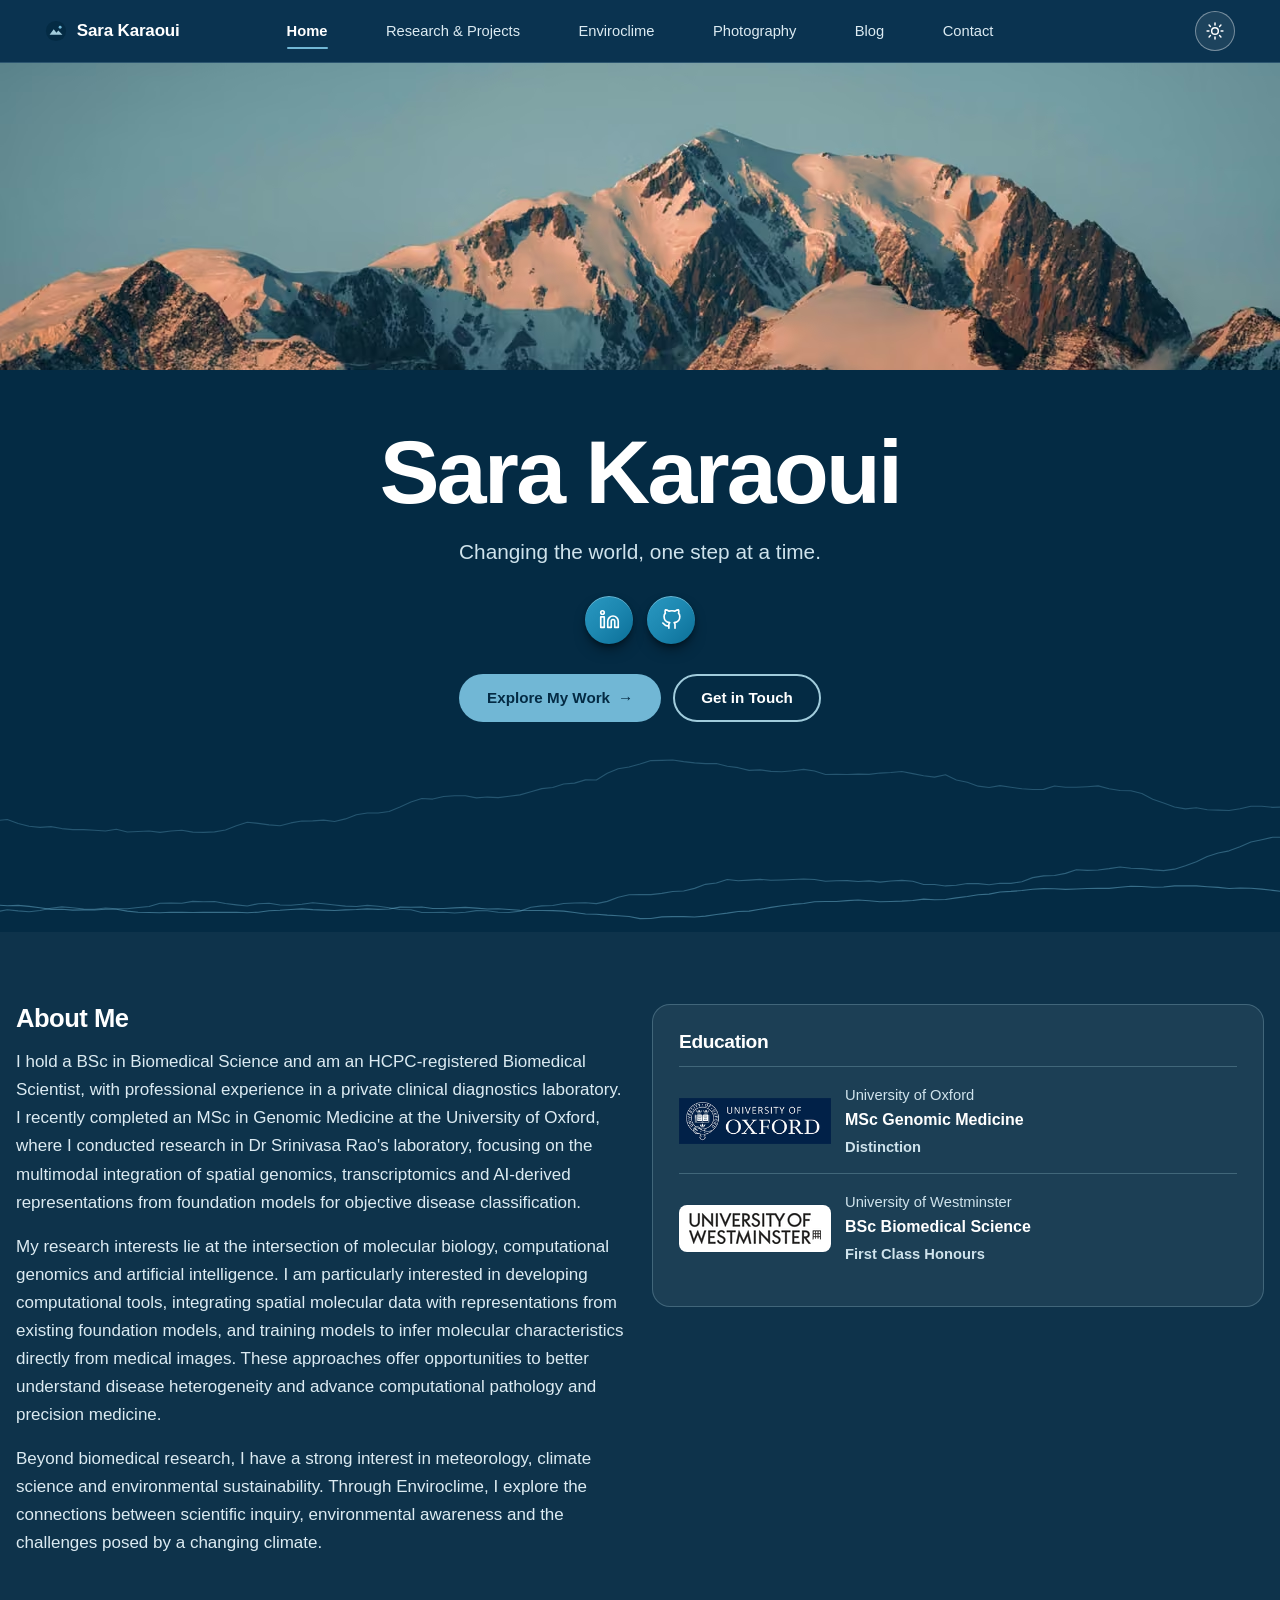
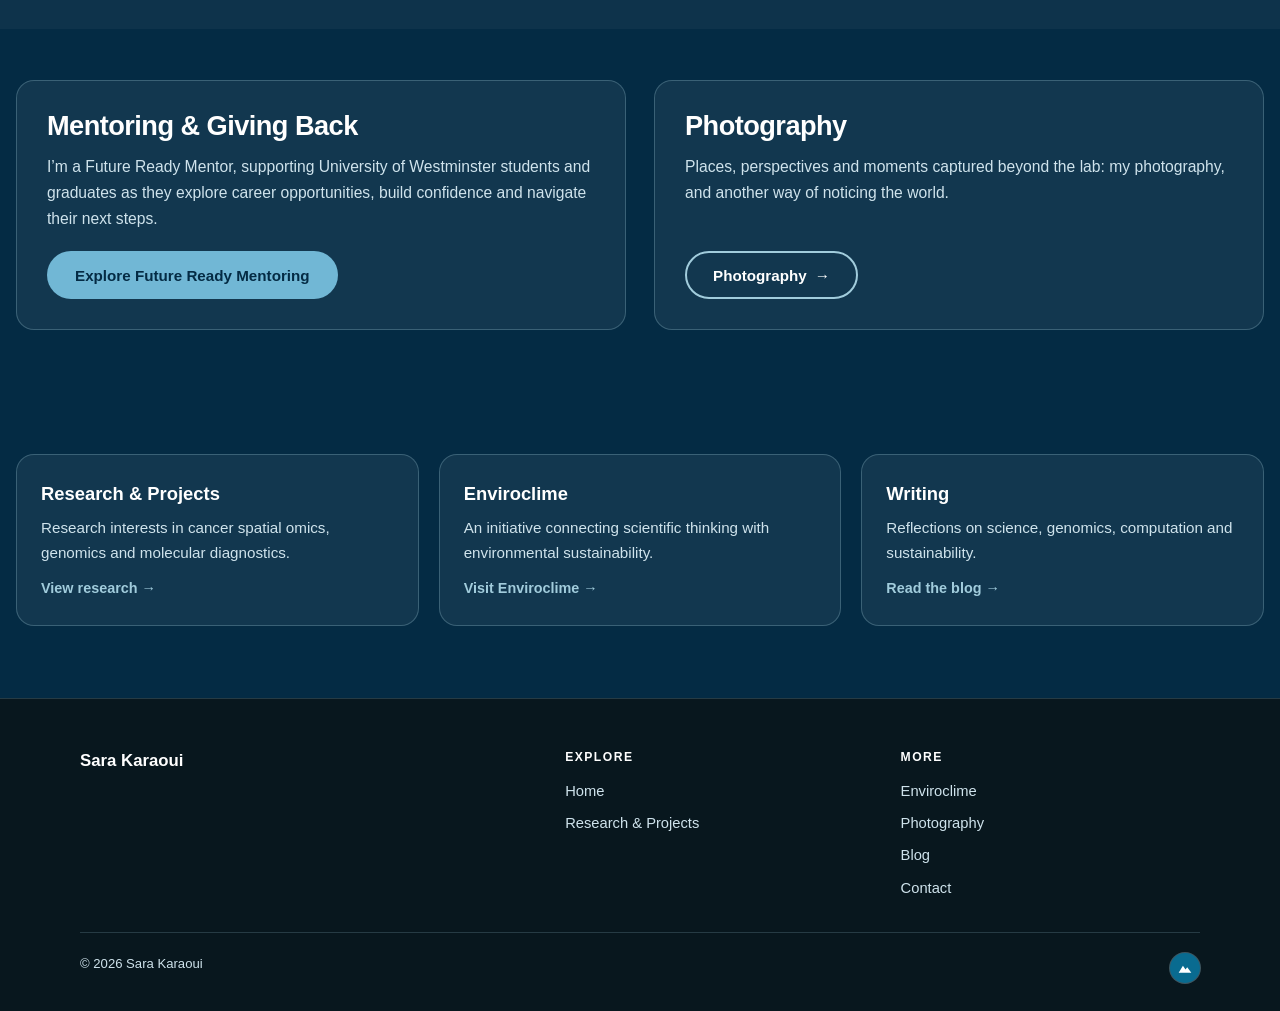
==== commit 4c995ebc: "Publish site" ====
--- a/index.html
+++ b/index.html
@@ -23,8 +23,8 @@
 <meta property="og:image:alt" content="Sara Karaoui, Cancer Spatial Omics Researcher and HCPC Registered Biomedical Scientist">
 <meta name="twitter:image" content="https://sarak17.github.io/assets/social-card.png">
   <script type="module" crossorigin src="/static/modulepreload-polyfill-B5Qt9EMX.js"></script>
-  <script type="module" crossorigin src="/static/main-BtrM1dea.js"></script>
-  <link rel="stylesheet" crossorigin href="/static/main-CXeO70Ju.css">
+  <script type="module" crossorigin src="/static/main-B992u7R9.js"></script>
+  <link rel="stylesheet" crossorigin href="/static/main-B-cbvQzy.css">
 </head>
 <body class="home" data-page="home">
 <a class="skip" href="#main">Skip to content</a>
@@ -32,7 +32,7 @@
 <nav class="nav wrap" aria-label="Main">
 <a class="brand" href="/" aria-label="Sara Karaoui, home"><svg width="22" height="22" viewBox="0 0 24 24" fill="none" aria-hidden="true"><circle cx="12" cy="12" r="11" fill="#042B44"/><path d="M5 16l4.5-6 3 4 2-2.5L19 16z" fill="#A1CCDC"/><circle cx="16.5" cy="8" r="1.6" fill="#71B7D5"/></svg><span data-brand>Sara Karaoui</span></a>
 <button class="menu-btn" type="button" aria-expanded="false" aria-controls="nav-links" aria-label="Open menu"><svg width="18" height="12" viewBox="0 0 18 12" fill="none" stroke="currentColor" stroke-width="2" stroke-linecap="round"><path d="M1 1h16M1 11h16"/></svg></button>
-<ul class="nav-links" id="nav-links"><li><a href="/" aria-current="page">Home</a></li><li><a href="/research/">Research &amp; Projects</a></li><li><a href="/enviroclime/">Enviroclime</a></li><li><a href="/photography/">Through My Lens</a></li><li><a href="/blog/">Blog</a></li><li><a href="/contact/">Contact</a></li></ul>
+<ul class="nav-links" id="nav-links"><li><a href="/" aria-current="page">Home</a></li><li><a href="/research/">Research &amp; Projects</a></li><li><a href="/enviroclime/">Enviroclime</a></li><li><a href="/photography/">Photography</a></li><li><a href="/blog/">Blog</a></li><li><a href="/contact/">Contact</a></li></ul>
 <button class="theme-btn" type="button" aria-label="Switch to light theme" title="Switch to light theme"><svg class="i-sun" viewBox="0 0 24 24" aria-hidden="true" focusable="false"><circle cx="12" cy="12" r="4"/><path d="M12 2.5v2.2M12 19.3v2.2M4.9 4.9l1.6 1.6M17.5 17.5l1.6 1.6M2.5 12h2.2M19.3 12h2.2M4.9 19.1l1.6-1.6M17.5 6.5l1.6-1.6"/></svg><svg class="i-moon" viewBox="0 0 24 24" aria-hidden="true" focusable="false"><path d="M20.5 13.4A8.5 8.5 0 1 1 10.6 3.5a6.7 6.7 0 0 0 9.9 9.9z"/></svg></button>
 </nav>
 </header>
@@ -75,14 +75,13 @@
 <article class="give-panel" aria-labelledby="mentor-h">
 <h2 id="mentor-h">Mentoring &amp; Giving Back</h2>
 <p>I&rsquo;m a Future Ready Mentor, supporting University of Westminster students and graduates as they explore career opportunities, build confidence and navigate their next steps.</p>
-<p class="give-note">Westminster students and eligible graduates can request mentoring through the university&rsquo;s programme. Requests are handled and matched by Westminster&rsquo;s mentoring team, so this is not a direct booking with me.</p>
-<div class="give-actions"><a class="btn btn-primary" href="https://www.westminster.ac.uk/mentoring" target="_blank" rel="noopener noreferrer">Explore Future Ready Mentoring<span class="sr-only"> (opens the University of Westminster website in a new tab)</span></a><a class="btn btn-ghost" href="https://www.westminster.ac.uk/zone29/students/get-career-ready/discovering-your-career-path/future-ready-mentoring/ask-a-mentor-service" target="_blank" rel="noopener noreferrer">Request Mentoring via Westminster<span class="sr-only"> (opens the University of Westminster website in a new tab)</span></a></div>
+<div class="give-actions"><a class="btn btn-primary" href="https://www.westminster.ac.uk/mentoring" target="_blank" rel="noopener noreferrer">Explore Future Ready Mentoring<span class="sr-only"> (opens the University of Westminster website in a new tab)</span></a></div>
 </article>
 <article class="give-panel" aria-labelledby="lens-preview-h">
-<h2 id="lens-preview-h">Through My Lens</h2>
+<h2 id="lens-preview-h">Photography</h2>
 <p>Places, perspectives and moments captured beyond the lab: my photography, and another way of noticing the world.</p>
 
-<div class="give-actions"><a class="btn btn-ghost" href="/photography/">View the gallery <span class="arrow" aria-hidden="true">&rarr;</span></a></div>
+<div class="give-actions"><a class="btn btn-ghost" href="/photography/">Photography <span class="arrow" aria-hidden="true">&rarr;</span></a></div>
 </article>
 </div></section>
 <section class="quick" aria-label="Explore the site">
@@ -99,7 +98,7 @@
 <div><strong data-foot-name style="color:var(--navy);font-size:1.05rem">Sara Karaoui</strong>
 <ul class="social" aria-label="Social links" hidden></ul></div>
 <div><p class="fh">Explore</p><ul class="fl"><li><a href="/">Home</a></li><li><a href="/research/">Research &amp; Projects</a></li></ul></div>
-<div><p class="fh">More</p><ul class="fl"><li><a href="/enviroclime/">Enviroclime</a></li><li><a href="/photography/">Through My Lens</a></li><li><a href="/blog/">Blog</a></li><li><a href="/contact/">Contact</a></li></ul></div>
+<div><p class="fh">More</p><ul class="fl"><li><a href="/enviroclime/">Enviroclime</a></li><li><a href="/photography/">Photography</a></li><li><a href="/blog/">Blog</a></li><li><a href="/contact/">Contact</a></li></ul></div>
 </div>
 <div class="legal"><span>&copy; 2026 Sara Karaoui</span>
 <a class="admin-mark" href="/admin/" aria-label="Administrator login" title="Administrator login"><svg viewBox="0 0 24 24" width="16" height="16" aria-hidden="true" focusable="false"><path d="M2.5 19l6.4-10.2 3.9 5.6 2.5-3.5L21.5 19z" fill="currentColor"/></svg></a></div>
--- a/static/main-B-cbvQzy.css
+++ b/static/main-B-cbvQzy.css
@@ -0,0 +1 @@
+:root{--navy:#042B44;--ocean:#096B90;--powder:#A1CCDC;--ink:#08171E;--sky:#71B7D5;--white:#FFFFFF;--bar:#0A3350;--mist:#F3F8FB;--line:#D5E6EE;--muted:#44606F;--font:Arial,Helvetica,sans-serif;--wrap:1120px;--gutter-l:max(16px,env(safe-area-inset-left,0px));--gutter-r:max(16px,env(safe-area-inset-right,0px));color-scheme:light}*{box-sizing:border-box}html{scroll-behavior:smooth;scroll-padding-top:84px}body{margin:0;background:var(--white);color:var(--ink);font-family:var(--font);font-size:17px;line-height:1.65;-webkit-font-smoothing:antialiased}body:before{content:"";position:fixed;inset:0 0 auto;height:env(safe-area-inset-top,0px);z-index:60;background:var(--bar)}body{display:flex;flex-direction:column;min-height:100vh;min-height:100dvh}body>main{flex:1 0 auto}body>.site-footer{flex-shrink:0}h1,h2,h3,h4,p,ul,figure,blockquote{margin:0}h1,h2,h3{color:var(--navy);text-wrap:balance;line-height:1.12;letter-spacing:-.02em}a{color:var(--ocean)}a:hover{color:var(--navy)}img{max-width:100%}:focus-visible{outline:3px solid var(--ocean);outline-offset:3px;border-radius:6px}.wrap{max-width:calc(var(--wrap) + var(--gutter-l) + var(--gutter-r));margin:0 auto;padding-left:var(--gutter-l);padding-right:var(--gutter-r)}.eyebrow{font-size:.78rem;font-weight:700;letter-spacing:.14em;text-transform:uppercase;color:var(--ocean)}.muted{color:var(--muted)}.lede{font-size:1.2rem;line-height:1.6;color:var(--muted);max-width:38em}.skip{position:absolute;left:-999px;top:8px;background:var(--navy);color:#fff;padding:10px 16px;border-radius:8px;z-index:100}.skip:focus{left:16px}.proto{background:var(--navy);color:#fff;font-size:.78rem;text-align:center;padding:7px var(--gutter-r) 7px var(--gutter-l)}.proto b{color:var(--powder)}.site-header{position:sticky;top:env(safe-area-inset-top,0px);z-index:50;background:var(--bar);border-bottom:1px solid rgba(161,204,220,.22)}.nav{display:flex;align-items:center;justify-content:flex-start;gap:8px;height:62px}.nav-links{margin-left:auto}.brand{display:flex;align-items:center;gap:10px;font-weight:700;color:#fff;text-decoration:none;letter-spacing:-.01em;white-space:nowrap}.brand svg{flex:none}.nav-links{display:flex;gap:2px;list-style:none;margin:0;padding:0}.nav-links a{display:block;position:relative;padding:8px 13px;border-radius:999px;font-size:.92rem;color:#dcebf2;text-decoration:none;transition:color .2s,background .2s}.nav-links a:hover{color:#fff;background:#ffffff1f}.nav-links a[aria-current=page]{color:#fff;font-weight:700}.nav-links a[aria-current=page]:after{content:"";position:absolute;left:13px;right:13px;bottom:2px;height:2px;border-radius:2px;background:var(--sky)}.menu-btn{display:none;width:44px;height:40px;border:1px solid rgba(255,255,255,.4);background:#ffffff14;border-radius:10px;color:#fff;cursor:pointer;padding:0;transition:background .2s,border-color .2s}.menu-btn:hover{background:#ffffff29;border-color:#ffffffb3}.menu-btn svg{display:block;margin:auto}@media(max-width:900px){.menu-btn{display:block;margin-left:auto}.nav-links{display:none;position:absolute;left:0;right:0;top:100%;flex-direction:column;gap:0;background:var(--bar);border-bottom:1px solid rgba(161,204,220,.22);padding:8px var(--gutter-r) 14px var(--gutter-l);max-height:calc(100vh - 64px);max-height:calc(100dvh - 64px);overflow-y:auto;overscroll-behavior:contain}.nav-links.open{display:flex}.nav-links a{padding:13px 12px;font-size:1.05rem;border-radius:10px}.nav-links a[aria-current=page]{background:#ffffff1f}.nav-links a[aria-current=page]:after{left:12px;right:auto;width:28px;bottom:6px}}@media(min-width:901px){.site-header .nav{display:grid;grid-template-columns:1fr auto 1fr;gap:16px;max-width:none;padding-left:max(var(--gutter-l),clamp(24px,3.5vw,64px));padding-right:max(var(--gutter-r),clamp(24px,3.5vw,64px))}.site-header .brand{grid-column:1;justify-self:start}.site-header .nav-links{grid-column:2;width:clamp(580px,62vw,880px);justify-content:space-evenly;margin:0}@media(max-width:1180px){.site-header .nav-links a{padding:8px 9px;font-size:.88rem}.site-header .nav-links a[aria-current=page]:after{left:9px;right:9px}}.site-header .nav-links a{white-space:nowrap}.site-header .theme-btn{grid-column:3;justify-self:end;margin-left:0}}.btn{display:inline-flex;align-items:center;justify-content:center;gap:8px;min-height:48px;padding:12px 26px;border-radius:999px;font:700 .95rem var(--font);text-decoration:none;border:2px solid transparent;cursor:pointer;transition:background .2s,color .2s,border-color .2s,transform .2s}.btn-primary{background:var(--ocean);color:#fff}.btn-primary:hover{background:var(--navy);color:#fff;transform:translateY(-1px)}.btn-ghost{background:var(--white);color:var(--ocean);border-color:var(--ocean)}.btn-ghost:hover{background:#71b7d533;border-color:var(--navy);color:var(--navy)}.arrow{transition:transform .2s}.btn:hover .arrow,.textlink:hover .arrow{transform:translate(3px)}.textlink{font-weight:700;text-decoration:none;display:inline-flex;gap:6px;align-items:center}.textlink:hover{text-decoration:underline;text-underline-offset:4px}.social{display:flex;justify-content:center;gap:14px;list-style:none;margin:0;padding:0}.social a{width:48px;height:48px;border-radius:50%;display:grid;place-items:center;color:var(--ocean);border:1.5px solid var(--powder);background:var(--white);transition:background .2s,color .2s,border-color .2s,transform .2s}.social a:hover{background:var(--ocean);border-color:var(--ocean);color:#fff;transform:translateY(-2px)}.social svg{width:21px;height:21px;fill:none;stroke:currentColor;stroke-width:1.9;stroke-linecap:round;stroke-linejoin:round}.cover{height:clamp(220px,24vw,360px);position:relative;overflow:hidden;background:var(--powder)}.cover img{display:block;width:100%;height:100%;max-width:none;object-fit:cover;object-position:var(--focal,50% 68%)}@media(max-width:600px){.cover{--focal:42% 68%}}.profile{position:relative;z-index:2;text-align:center;padding-top:clamp(32px,4.5vw,60px);padding-bottom:clamp(40px,6vw,64px)}.profile h1{font-size:clamp(3rem,10vw,5.6rem);letter-spacing:-.03em;margin:0;line-height:1}.profile .tagline{margin-top:18px;font-size:clamp(1.05rem,2.4vw,1.3rem);color:var(--muted)}html[data-theme=dark] .profile .tagline{color:#cfe3ec}.profile .social{margin-top:26px}.profile .cta{display:flex;flex-wrap:wrap;justify-content:center;gap:12px;margin-top:30px}@media(max-width:480px){.profile .cta .btn{width:100%}}.quick{background:var(--mist);padding-block:clamp(40px,6vw,72px)}.quick-grid{display:grid;grid-template-columns:repeat(3,1fr);gap:20px}.quick a{display:flex;flex-direction:column;gap:6px;background:var(--white);border:1px solid var(--line);border-radius:18px;padding:24px;text-decoration:none;color:var(--ink);transition:border-color .2s,transform .2s,box-shadow .2s}.quick a:hover{border-color:var(--sky);transform:translateY(-3px);box-shadow:0 16px 32px -22px #042b4466}.quick strong{color:var(--navy);font-size:1.15rem}.quick span{color:var(--muted);font-size:.95rem}.quick em{font-style:normal;color:var(--ocean);font-weight:700;font-size:.9rem;margin-top:6px}@media(max-width:760px){.quick-grid{grid-template-columns:1fr}}.page-head{padding-block:clamp(48px,8vw,92px) clamp(8px,2vw,24px)}.page-head h1{font-size:clamp(2.3rem,6vw,4rem);margin-top:12px}.page-head .lede{margin-top:18px}.section{padding-block:clamp(36px,6vw,72px)}.band{background:var(--mist)}.section h2{font-size:clamp(1.6rem,3.6vw,2.4rem)}.section h3{font-size:1.2rem}.prose{max-width:42em}.prose p+p{margin-top:16px}.prose h2{margin-top:40px;margin-bottom:12px;font-size:1.6rem}.prose h3{margin-top:28px;margin-bottom:8px}.prose ul{padding-left:1.2em;margin-top:12px}.prose li+li{margin-top:6px}.ph{background:#e9f3f8;border:1px dashed var(--sky);color:var(--navy);border-radius:6px;padding:1px 8px;font-size:.88em}.ph-box{border:1.5px dashed var(--sky);background:var(--mist);border-radius:16px;padding:22px;color:var(--muted);font-size:.95rem}.ph-box strong{color:var(--navy);display:block;margin-bottom:4px}.split{display:grid;grid-template-columns:300px 1fr;gap:56px;align-items:start}@media(max-width:820px){.split{grid-template-columns:1fr;gap:32px}}.portrait{aspect-ratio:4/5;border-radius:22px;border:1.5px dashed var(--sky);background:var(--mist);display:grid;place-items:center;text-align:center;padding:20px;color:var(--muted);font-size:.9rem}@media(max-width:820px){.portrait{max-width:300px}}.two{display:grid;grid-template-columns:1fr 1fr;gap:24px}@media(max-width:760px){.two{grid-template-columns:1fr}}.panel{border:1px solid var(--line);border-radius:18px;padding:26px;background:var(--white);min-width:0}.panel h3{margin-bottom:8px}.timeline{list-style:none;margin:0;padding:0 0 0 26px;border-left:2px solid var(--powder);display:grid;gap:26px}.timeline li{position:relative}.timeline li:before{content:"";position:absolute;left:-34px;top:6px;width:14px;height:14px;border-radius:50%;background:var(--white);border:3px solid var(--ocean)}.timeline time{font-size:.8rem;font-weight:700;letter-spacing:.08em;text-transform:uppercase;color:var(--ocean)}.timeline h3{margin-top:2px}.filters{display:flex;flex-wrap:wrap;gap:8px;margin-bottom:28px}.chip{border:1px solid var(--line);background:var(--white);color:var(--muted);padding:9px 18px;border-radius:999px;font:700 .85rem var(--font);cursor:pointer;transition:all .2s;min-height:40px}.chip:hover{border-color:var(--sky);color:var(--navy)}.chip[aria-pressed=true]{background:var(--navy);border-color:var(--navy);color:#fff}.cards{display:grid;grid-template-columns:repeat(3,1fr);gap:24px}@media(max-width:980px){.cards{grid-template-columns:1fr 1fr}}@media(max-width:640px){.cards{grid-template-columns:1fr}}.card{background:var(--white);border:1px solid var(--line);border-radius:20px;overflow:hidden;display:flex;flex-direction:column;min-width:0;text-decoration:none;color:var(--ink);transition:transform .25s,box-shadow .25s,border-color .25s}.card:hover{transform:translateY(-4px);border-color:var(--sky);box-shadow:0 18px 40px -24px #042b4473;color:var(--ink)}.card[hidden]{display:none}.thumb{height:168px;border-bottom:1px solid var(--line);position:relative;background-color:var(--mist);overflow:hidden}.t-reads{background-image:repeating-linear-gradient(0deg,transparent 0 13px,rgba(161,204,220,.75) 13px 21px)}.t-reads:after{content:"";position:absolute;top:0;bottom:0;left:56%;width:22px;background:var(--ocean)}.t-plate{background-image:radial-gradient(circle,rgba(161,204,220,.8) 0 9px,transparent 10px);background-size:34px 34px;background-position:12px 12px}.t-plate:after{content:"";position:absolute;width:20px;height:20px;border-radius:50%;background:var(--ocean);left:147px;top:79px}.t-code{display:grid;place-items:center;color:var(--muted);font:700 .85rem Courier New,monospace;border-bottom:1.5px dashed var(--sky)}.card-body{padding:22px 22px 26px;display:flex;flex-direction:column;gap:10px;flex:1}.cat{font-size:.74rem;font-weight:700;letter-spacing:.1em;text-transform:uppercase;color:var(--ocean)}.card h3{font-size:1.2rem;line-height:1.25}.card p{font-size:.95rem;color:var(--muted)}.tags{display:flex;flex-wrap:wrap;gap:6px;margin-top:auto;padding-top:8px}.tag{font-size:.75rem;padding:3px 10px;border-radius:999px;background:var(--mist);color:var(--navy);border:1px solid var(--line)}.note{margin-top:20px;font-size:.88rem;color:var(--muted)}.crumb{font-size:.9rem;margin-bottom:22px}.crumb a{text-decoration:none;font-weight:700}.facts{display:grid;grid-template-columns:repeat(auto-fit,minmax(180px,1fr));gap:1px;background:var(--line);border:1px solid var(--line);border-radius:16px;overflow:hidden;margin-top:36px}.facts div{background:var(--white);padding:16px 20px;min-width:0}.facts dt{font-size:.72rem;font-weight:700;letter-spacing:.1em;text-transform:uppercase;color:var(--ocean)}.facts dd{margin:4px 0 0;color:var(--navy);overflow-wrap:anywhere}.figures{display:grid;grid-template-columns:1fr 1fr;gap:20px;margin-top:20px}@media(max-width:700px){.figures{grid-template-columns:1fr}}.figure-ph{aspect-ratio:4/3;border:1.5px dashed var(--sky);border-radius:16px;background:var(--mist);display:grid;place-items:center;text-align:center;padding:16px;color:var(--muted);font-size:.9rem}.pager{display:flex;justify-content:space-between;gap:16px;flex-wrap:wrap;margin-top:56px;padding-top:24px;border-top:1px solid var(--line)}.env-hero{background:var(--navy);color:#fff;position:relative;overflow:hidden;padding-block:clamp(36px,5vw,64px)}.env-hero .wrap{position:relative;z-index:1}.env-hero .eyebrow{color:var(--powder)}.env-hero h1{color:#fff;font-size:clamp(2.8rem,8vw,5.6rem);letter-spacing:-.035em;margin-top:10px;line-height:1}.env-hero .lede{color:#cfe3ec;margin-top:16px}.env-hero .ph{background:#a1ccdc29;border-color:var(--sky);color:#fff}.contours{position:absolute;right:-6%;top:50%;transform:translateY(-50%);width:72%;max-width:640px;opacity:.55;pointer-events:none;-webkit-mask-image:linear-gradient(to bottom,#000 60%,transparent 100%);mask-image:linear-gradient(to bottom,#000 60%,transparent 100%)}@media(max-width:600px){.contours{width:110%;max-width:380px;right:-24%;opacity:.28}}.env-hero .btn-light{background:var(--powder);color:var(--navy);margin-top:30px}.env-hero .btn-light:hover{background:var(--sky);color:var(--navy)}.focus-grid{display:grid;grid-template-columns:repeat(3,1fr);gap:20px}@media(max-width:820px){.focus-grid{grid-template-columns:1fr}}.focus-grid .panel{border-top:4px solid var(--sky)}.news{list-style:none;padding:0;margin:0;display:grid;gap:14px}.news li{display:grid;grid-template-columns:120px 1fr;gap:16px;padding:18px 0;border-top:1px solid var(--line)}.news time{font-size:.8rem;font-weight:700;letter-spacing:.08em;text-transform:uppercase;color:var(--ocean)}@media(max-width:560px){.news li{grid-template-columns:1fr;gap:4px}}.media-grid{display:grid;grid-template-columns:repeat(3,1fr);gap:16px}@media(max-width:700px){.media-grid{grid-template-columns:1fr 1fr}}.posts{display:grid;grid-template-columns:repeat(3,1fr);gap:28px 24px}@media(max-width:980px){.posts{grid-template-columns:1fr 1fr}}@media(max-width:640px){.posts{grid-template-columns:1fr}}.post{display:flex;flex-direction:column;gap:10px;text-decoration:none;color:var(--ink);min-width:0}.post[hidden]{display:none}.cover-ph{aspect-ratio:16/10;border-radius:16px;border:1px solid var(--line);background:var(--mist);display:grid;place-items:center;color:var(--muted);font-size:.8rem;transition:border-color .2s}.post:hover .cover-ph{border-color:var(--sky)}.post h3{font-size:1.2rem;line-height:1.3;transition:color .2s}.post:hover h3{color:var(--ocean)}.post p{color:var(--muted);font-size:.95rem}.meta{font-size:.82rem;color:var(--muted)}.feature{display:grid;grid-template-columns:1.15fr 1fr;gap:36px;align-items:center;margin-bottom:56px}.feature .cover-ph{aspect-ratio:16/10}.feature h3{font-size:clamp(1.6rem,3.4vw,2.3rem)}@media(max-width:800px){.feature{grid-template-columns:1fr;gap:18px}}.article{max-width:700px;margin:0 auto}.article h1{font-size:clamp(2.2rem,5.5vw,3.4rem);margin-top:14px}.article .sub{font-size:1.25rem;color:var(--muted);margin-top:16px;line-height:1.5}.byline{display:flex;flex-wrap:wrap;gap:6px 18px;margin-top:22px;font-size:.9rem;color:var(--muted)}.article .cover-ph{margin-top:32px;aspect-ratio:16/9;max-width:none}.article-body{font-size:1.12rem;line-height:1.8;margin-top:36px}.article-body p+p{margin-top:22px}.article-body h2{font-size:1.6rem;margin:44px 0 14px}.article-body blockquote{border-left:4px solid var(--sky);padding:4px 0 4px 22px;margin:32px 0;font-size:1.3rem;line-height:1.5;color:var(--navy)}.article-body figure{margin:32px 0}.article-body figcaption{font-size:.85rem;color:var(--muted);margin-top:8px}.contact-card{border:1px solid var(--line);border-radius:22px;padding:clamp(24px,4vw,40px);background:var(--white);max-width:640px}.email-box{display:block;border:1px solid var(--line);border-radius:14px;padding:14px 18px;background:var(--mist);font-weight:700;color:var(--navy);-webkit-user-select:all;user-select:all;overflow-wrap:anywhere;margin-top:14px}.row{display:flex;flex-wrap:wrap;gap:12px;margin-top:20px}.links-list{list-style:none;margin:0;padding:0;display:grid;gap:0}.links-list li{display:flex;justify-content:space-between;gap:12px;flex-wrap:wrap;padding:16px 0;border-top:1px solid var(--line)}.links-list li:last-child{border-bottom:1px solid var(--line)}.toast{position:fixed;left:50%;bottom:calc(24px + env(safe-area-inset-bottom,0px));transform:translate(-50%,20px);background:var(--navy);color:#fff;padding:11px 22px;border-radius:999px;font-size:.9rem;opacity:0;pointer-events:none;transition:all .3s;z-index:90}.toast.show{opacity:1;transform:translate(-50%)}.site-footer{background:var(--mist);border-top:1px solid var(--line);padding-block:48px 28px;margin-top:0}.foot{display:grid;grid-template-columns:1.5fr 1fr 1fr;gap:36px;font-size:.92rem;color:var(--muted)}.foot .fh{margin:0 0 12px;font-weight:700;font-size:.76rem;letter-spacing:.12em;text-transform:uppercase;color:var(--navy)}.foot ul.fl{list-style:none;margin:0;padding:0;display:grid;gap:8px}.foot a{text-decoration:none;color:var(--muted)}.foot a:hover{color:var(--ocean)}.foot .social{justify-content:flex-start;margin-top:18px}.foot .social a{width:42px;height:42px}.foot .social svg{width:18px;height:18px}.foot .social a:hover{color:#fff}@media(max-width:700px){.foot{grid-template-columns:1fr 1fr}.foot>div:first-child{grid-column:1/-1}}.legal{margin-top:32px;padding-top:20px;border-top:1px solid var(--line);display:flex;justify-content:space-between;gap:12px;flex-wrap:wrap;font-size:.82rem;color:var(--muted)}.admin-link{background:none;border:0;font:inherit;color:var(--muted);cursor:pointer;padding:6px 0;text-decoration:underline;text-underline-offset:3px;opacity:.75}.admin-link:hover{color:var(--ocean);opacity:1}dialog{border:0;border-radius:22px;padding:0;max-width:min(420px,calc(100vw - 32px));width:100%;box-shadow:0 30px 80px -20px #042b448c;color:var(--ink);background:var(--white);font-family:var(--font)}dialog::backdrop{background:#08171e8c}.dlg{padding:30px;display:grid;gap:16px}.dlg h2{font-size:1.5rem}.banner{background:#e9f3f8;border:1px dashed var(--sky);color:var(--navy);border-radius:12px;padding:12px 14px;font-size:.85rem}.field{display:grid;gap:6px;font-size:.88rem;font-weight:700;color:var(--navy)}.field input{font:400 1rem var(--font);padding:12px 14px;border:1px solid var(--line);border-radius:12px;background:var(--mist);color:var(--ink)}.dlg-actions{display:flex;gap:10px;justify-content:flex-end;flex-wrap:wrap}@media(prefers-reduced-motion:reduce){html{scroll-behavior:auto}*,*:before,*:after{animation:none!important;transition:none!important}}.mini-timeline{list-style:none;margin:14px 0 0;padding:0;display:grid;gap:0}.mini-timeline li{display:grid;gap:4px;padding:14px 0;border-top:1px solid var(--line)}.mini-timeline strong{font-size:.76rem;letter-spacing:.1em;text-transform:uppercase;color:var(--ocean)}html[data-theme=dark] body{background:var(--navy);color:#dcebf2}html[data-theme=dark] h1,html[data-theme=dark] h2,html[data-theme=dark] h3{color:#fff}html[data-theme=dark] main a{color:var(--powder)}html[data-theme=dark] main a:hover{color:#fff}html[data-theme=dark] .eyebrow{color:#e8f3f8}html[data-theme=dark] .muted,html[data-theme=dark] .lede{color:#cfe3ec}html[data-theme=dark] main :focus-visible,html[data-theme=dark] .site-footer :focus-visible{outline-color:var(--powder)}.env-hero{background:var(--navy);border-bottom:0}html[data-theme=dark] .section{background:var(--navy)}html[data-theme=dark] .env-ocean{background:var(--ocean)}html[data-theme=dark] .env-ink{background:var(--ink)}html[data-theme=dark] .env-ocean .eyebrow,html[data-theme=dark] .env-ink .eyebrow,html[data-theme=dark] .env-hero .eyebrow{color:#e8f3f8}html[data-theme=dark] .env-ocean .muted,html[data-theme=dark] .env-ocean .lede{color:#e6f1f6}html[data-theme=dark] .panel{background:#ffffff0f;border-color:#a1ccdc47}html[data-theme=dark] .env-ocean .panel{background:#042b444d;border-color:#ffffff38}html[data-theme=dark] .focus-grid .panel{border-top:4px solid var(--sky)}html[data-theme=dark] .ph{background:#a1ccdc29;border:1px dashed var(--sky);color:#fff}html[data-theme=dark] .ph-box,html[data-theme=dark] .figure-ph{background:#ffffff0f;border-color:var(--sky);color:#cfe3ec}html[data-theme=dark] .ph-box strong{color:#fff}html[data-theme=dark] .env-ocean .ph-box,html[data-theme=dark] .env-ocean .figure-ph{background:#042b4447;border-color:var(--powder);color:#e6f1f6}html[data-theme=dark] .news li{border-top-color:#a1ccdc47}html[data-theme=dark] .news time{color:var(--sky)}html[data-theme=dark] main .btn-primary{background:var(--sky);color:var(--navy)}html[data-theme=dark] main .btn-primary:hover{background:var(--powder);color:var(--navy)}html[data-theme=dark] main .btn-ghost{background:transparent;color:#fff;border-color:var(--powder)}html[data-theme=dark] main .btn-ghost:hover{background:#ffffff1f;color:#fff;border-color:#fff}html[data-theme=dark] .site-footer{background:var(--ink);border-top-color:#a1ccdc33;color:#cfe3ec}html[data-theme=dark] .foot,html[data-theme=dark] .foot a,html[data-theme=dark] .legal,html[data-theme=dark] .admin-link{color:#cfe3ec}html[data-theme=dark] .foot .fh{color:#fff}html[data-theme=dark] .foot strong{color:#fff!important}html[data-theme=dark] .foot a:hover,html[data-theme=dark] .admin-link:hover{color:#fff}html[data-theme=dark] .legal{border-top-color:#a1ccdc33}html[data-theme=dark] .social a{background:transparent;color:var(--powder);border-color:#a1ccdc80}html[data-theme=dark] .social a:hover,html[data-theme=dark] .foot .social a:hover{background:var(--sky);border-color:var(--sky);color:var(--navy)}.quick{background:var(--white)}main{overflow-x:clip}.profile{padding-bottom:clamp(130px,17vw,210px)}.line-mtn{position:absolute;left:50%;bottom:0;width:100vw;height:clamp(120px,15vw,200px);transform:translate(-50%);z-index:-1;pointer-events:none}.edu{display:flex;align-items:center;gap:14px;flex-wrap:wrap}.edu-logo{display:block;height:43px;width:auto;max-width:132px}.edu b{display:block;color:var(--navy);font-size:1rem}.edu span{display:block;color:var(--muted);font-size:.92rem}.edu .edu-grade{font-weight:600;margin-top:1px}.mini-timeline li>.edu{margin-top:2px}.edu .uni-logo{flex:none;box-sizing:content-box;width:132px;height:auto;padding:8px 10px;background:#fff;border-radius:8px;box-shadow:0 0 0 1px #042b441f}.edu .uni-logo--bare{width:152px;padding:0;background:none;border-radius:0;box-shadow:none}@media(max-width:600px){.edu:has(.uni-logo){flex-direction:column;align-items:flex-start;gap:10px}}html[data-theme=dark] .page-head .lede{color:#cfe3ec}html[data-theme=dark] .chip{background:transparent;border-color:#a1ccdc73;color:var(--powder)}html[data-theme=dark] .chip:hover{border-color:var(--sky);color:#fff}html[data-theme=dark] .chip[aria-pressed=true]{background:var(--sky);border-color:var(--sky);color:var(--navy)}html[data-theme=dark] .card{background:#ffffff0f;border-color:#a1ccdc47;color:#dcebf2}html[data-theme=dark] .card:hover{background:#ffffff1a;border-color:var(--sky);box-shadow:0 18px 40px -24px #0009;color:#dcebf2}html[data-theme=dark] .card p{color:#cfe3ec}html[data-theme=dark] .card .cat{color:var(--sky)}html[data-theme=dark] .tag{background:#a1ccdc24;border-color:#a1ccdc59;color:#e6f1f6}html[data-theme=dark] .thumb{background-color:var(--ink);border-bottom-color:#a1ccdc47}html[data-theme=dark] .t-reads:after{background:var(--sky)}html[data-theme=dark] .t-plate:after{background:var(--sky)}html[data-theme=dark] .t-code{color:var(--powder);border-bottom-color:var(--sky)}html[data-theme=dark] .note{color:#cfe3ec}html[data-theme=dark] .facts{background:#a1ccdc4d;border-color:#a1ccdc4d}html[data-theme=dark] .facts div{background:var(--navy)}html[data-theme=dark] .facts dt{color:var(--sky)}html[data-theme=dark] .facts dd{color:#fff}html[data-theme=dark] .pager{border-top-color:#a1ccdc47}html[data-theme=dark] .crumb a{color:var(--powder)}html[data-theme=dark] .prose strong{color:#fff}html[data-theme=light] body.pale{background:var(--powder);color:var(--ink)}html[data-theme=light] .pale .eyebrow,html[data-theme=light] .pale .muted,html[data-theme=light] .pale .lede,html[data-theme=light] .pale .meta{color:var(--navy)}html[data-theme=light] .pale .band{background:transparent}html[data-theme=light] .pale .chip{background:var(--white);border-color:#042b441f;color:var(--navy)}html[data-theme=light] .pale .chip:hover{border-color:var(--ocean);color:var(--ocean)}html[data-theme=light] .pale .chip[aria-pressed=true]{background:var(--navy);border-color:var(--navy);color:#fff}html[data-theme=light] .pale .post{background:var(--white);border:1px solid rgba(4,43,68,.1);border-radius:20px;overflow:hidden;box-shadow:0 14px 30px -24px #042b4480;transition:transform .25s,box-shadow .25s}html[data-theme=light] .pale .post:hover{transform:translateY(-3px);box-shadow:0 22px 40px -24px #042b4499}html[data-theme=light] .pale .post .cover-ph{border-radius:0;border:0;border-bottom:1px solid var(--line);background:var(--mist);aspect-ratio:16/10}html[data-theme=light] .pale .post>:not(.cover-ph){margin-inline:20px}html[data-theme=light] .pale .post>:last-child{margin-bottom:20px}html[data-theme=light] .pale .post .cat{color:var(--ocean)}html[data-theme=light] .pale .post p,html[data-theme=light] .pale .post .meta{color:var(--muted)}html[data-theme=light] .pale .feature{grid-template-columns:1.15fr 1fr;gap:0;align-items:stretch}html[data-theme=light] .pale .feature>:not(.cover-ph){margin:0;padding:clamp(22px,4vw,40px)}html[data-theme=light] .pale .feature>.cover-ph{border-bottom:0;aspect-ratio:auto;min-height:260px}@media(max-width:800px){html[data-theme=light] .pale .feature{grid-template-columns:1fr}html[data-theme=light] .pale .feature>.cover-ph{min-height:0;aspect-ratio:16/10}}html[data-theme=light] .pale .article{background:var(--white);border-radius:24px;padding:clamp(24px,5vw,56px);box-shadow:0 20px 44px -30px #042b448c}html[data-theme=light] .pale .article .eyebrow{color:var(--ocean)}html[data-theme=light] .pale .article .sub,html[data-theme=light] .pale .article .byline{color:var(--muted)}html[data-theme=light] .pale .article-body blockquote,html[data-theme=light] .pale .crumb a{color:var(--navy)}.cms-pending body>main,.cms-pending .site-footer .foot,.cms-pending [data-brand]{visibility:hidden}.prose>h2:first-child{margin-top:0}.thumb img{display:block;width:100%;height:100%;object-fit:cover}.cover-ph{overflow:hidden}.cover-ph img{display:block;width:100%;height:100%;object-fit:cover}.article .cover-ph img{height:100%}.feature .cover-ph{position:relative}.feature .cover-ph img{position:absolute;top:0;right:0;bottom:0;left:0}.tools{display:flex;flex-wrap:wrap;gap:10px;list-style:none;margin:12px 0 0;padding:0}.tools li{padding:10px 18px;border:1px solid var(--line);border-radius:999px;font-size:.95rem;color:var(--navy);background:var(--white)}.prose .tools li+li{margin-top:0}html[data-theme=dark] .tools li{background:#ffffff14;border-color:#a1ccdc59;color:#e6f1f6}.figure-item{margin:0;min-width:0}.figure-item img{display:block;width:100%;height:auto;border-radius:16px;border:1px solid var(--line)}.figure-item figcaption{font-size:.85rem;color:var(--muted);margin-top:8px}html[data-theme=dark] .figure-item img{border-color:#a1ccdc4d}html[data-theme=dark] .figure-item figcaption{color:#cfe3ec}.mini-timeline .edu+.edu{margin-top:12px}[data-empty]{margin-top:8px}[hidden]{display:none!important}[data-wrap]{display:contents}.admin-mark{display:inline-flex;align-items:center;justify-content:center;flex:none;width:30px;height:30px;border-radius:50%;background:var(--ocean);color:#fff;box-shadow:0 0 0 1px #ffffff29,0 2px 6px -2px #042b4473;transition:background-color .2s,transform .2s,box-shadow .2s}.admin-mark svg{display:block}.admin-mark:hover{background:#0b82aa;color:#fff;transform:translateY(-1px);box-shadow:0 0 0 1px #ffffff47,0 5px 12px -4px #042b448c}.admin-mark:focus-visible{outline:3px solid var(--navy);outline-offset:3px;border-radius:50%;background:#0b82aa}html[data-theme=dark] .site-footer .admin-mark,html[data-theme=dark] .site-footer .admin-mark:hover{color:#fff}html[data-theme=dark] .site-footer .admin-mark{box-shadow:0 0 0 1px #a1ccdc59}html[data-theme=dark] .site-footer .admin-mark:hover{box-shadow:0 0 0 1px #a1ccdc99,0 5px 12px -4px #0009}html[data-theme=dark] .site-footer .admin-mark:focus-visible{outline-color:var(--powder)}@media(prefers-reduced-motion:reduce){.admin-mark{transition:none}.admin-mark:hover{transform:none}}html[data-theme=dark]{color-scheme:dark}.site-header :focus-visible{outline-color:#fff}.skip:focus-visible{outline-color:var(--powder)}.theme-btn{display:none;flex:none;width:40px;height:40px;margin-left:8px;padding:0;place-items:center;border:1px solid rgba(255,255,255,.4);border-radius:50%;background:#ffffff14;color:#fff;cursor:pointer;transition:background .2s,border-color .2s,transform .2s}.js .theme-btn{display:inline-grid}.theme-btn:hover{background:#ffffff29;border-color:#ffffffb3}.theme-btn svg{width:20px;height:20px;fill:none;stroke:currentColor;stroke-width:1.8;stroke-linecap:round;stroke-linejoin:round}.theme-btn .i-moon,html[data-theme=light] .theme-btn .i-sun{display:none}html[data-theme=light] .theme-btn .i-moon{display:block}@media(prefers-reduced-motion:reduce){.theme-btn{transition:none}}html[data-theme=dark] .band{background:#ffffff0a}html[data-theme=dark] .quick{background:transparent}html[data-theme=dark] .quick a{background:#ffffff0f;border-color:#a1ccdc47;color:#dcebf2}html[data-theme=dark] .quick a:hover{background:#ffffff1a;border-color:var(--sky);box-shadow:0 16px 32px -22px #0009}html[data-theme=dark] .quick strong{color:#fff}html[data-theme=dark] .quick span{color:#cfe3ec}html[data-theme=dark] .quick em{color:var(--powder)}html[data-theme=dark] .edu b{color:#fff}html[data-theme=dark] .edu span{color:#cfe3ec}html[data-theme=dark] .mini-timeline li{border-top-color:#a1ccdc47}html[data-theme=dark] .mini-timeline strong{color:var(--sky)}html[data-theme=dark] .timeline time{color:var(--sky)}html[data-theme=dark] .timeline li:before{background:var(--navy);border-color:var(--sky)}html[data-theme=dark] .timeline{border-left-color:#a1ccdc66}html[data-theme=dark] .contact-card{background:#ffffff0f;border-color:#a1ccdc47}html[data-theme=dark] .email-box{background:#042b4499;border-color:#a1ccdc59;color:#fff}html[data-theme=dark] .links-list li,html[data-theme=dark] .links-list li:last-child{border-color:#a1ccdc47}html[data-theme=dark] .post{color:#dcebf2}html[data-theme=dark] .post p,html[data-theme=dark] .post .meta,html[data-theme=dark] .meta{color:#cfe3ec}html[data-theme=dark] .post:hover h3{color:var(--powder)}html[data-theme=dark] .cat{color:var(--sky)}html[data-theme=dark] .cover-ph{background:#ffffff0f;border-color:#a1ccdc4d;color:#cfe3ec}html[data-theme=dark] .post:hover .cover-ph{border-color:var(--sky)}html[data-theme=dark] .article .sub,html[data-theme=dark] .byline{color:#cfe3ec}html[data-theme=dark] .article-body{color:#dcebf2}html[data-theme=dark] .article-body blockquote{color:#fff;border-left-color:var(--sky)}html[data-theme=dark] .article-body figcaption{color:#cfe3ec}html[data-theme=light] .env-ocean{background:var(--mist)}html[data-theme=light] .env-ink{background:var(--navy);color:#dcebf2}html[data-theme=light] .env-ink h2,html[data-theme=light] .env-ink h3{color:#fff}html[data-theme=light] .env-ink .eyebrow{color:var(--powder)}html[data-theme=light] .env-ink .lede{color:#cfe3ec}.cover picture{display:contents}.cover{--focal:58% 36%}@media(max-width:600px){.cover{--focal:58% 40%}}@media(min-width:1024px){body.home main{--wrap:1280px}}.profile .social a{border:0;color:#fff;transition:transform .2s ease,box-shadow .2s ease}html[data-theme=light] .profile .social a{color:#fff;border:0;background:#08648a linear-gradient(135deg,#0c7ca4,#08648a,#054b69);box-shadow:inset 0 1px #ffffff52,0 7px 14px -5px #042b448c,0 2px 5px -1px #042b4440}html[data-theme=dark] .profile .social a{color:#fff;border:0;background:#1c87b0 linear-gradient(135deg,#2a98c1,#1c87b0,#0b6f97);box-shadow:inset 0 1px #ffffff57,0 8px 16px -6px #000000b3,0 2px 5px -1px #0006}html[data-theme=light] .profile .social a:hover,html[data-theme=light] .profile .social a:focus-visible{color:#fff;border:0;transform:translateY(-2px);background:#08648a linear-gradient(135deg,#0c7ca4,#08648a,#054b69);box-shadow:inset 0 1px #ffffff52,0 12px 20px -6px #042b4499,0 3px 7px -1px #042b444d}html[data-theme=dark] .profile .social a:hover,html[data-theme=dark] .profile .social a:focus-visible{color:#fff;border:0;transform:translateY(-2px);background:#1c87b0 linear-gradient(135deg,#2a98c1,#1c87b0,#0b6f97);box-shadow:inset 0 1px #ffffff57,0 13px 22px -7px #000000c7,0 3px 7px -1px #00000073}@media(prefers-reduced-motion:reduce){.profile .social a,html[data-theme] .profile .social a:hover,html[data-theme] .profile .social a:focus-visible{transition:none;transform:none}}.mtn-band{position:relative;height:clamp(52px,5.6vw,112px);margin-bottom:calc(-1*clamp(36px,6vw,72px));overflow:hidden;pointer-events:none}.mtn-band .line-mtn{top:calc(max(100vw,900px)*-.0144);bottom:auto;z-index:0;width:max(100vw,900px);height:max(13.75vw,123.75px)}.talks{padding-top:clamp(8px,2vw,24px)}.talk{display:grid;grid-template-columns:minmax(0,1.3fr) minmax(0,1fr);gap:clamp(24px,3.5vw,48px);align-items:start;margin-top:24px;padding:clamp(18px,3vw,32px);border:1px solid var(--line);border-radius:22px;background:var(--white)}.talk-slide{margin:0;min-width:0}.slide-open{position:relative;display:block;border:1px solid var(--line);border-radius:12px;overflow:hidden;box-shadow:0 18px 40px -26px #042b448c;cursor:zoom-in;line-height:0}.slide-open img{display:block;width:100%;height:auto}.slide-zoom{position:absolute;right:10px;bottom:10px;padding:6px 14px;border-radius:999px;background:#042b44e6;color:#fff;font:700 .8rem var(--font);line-height:1.4;letter-spacing:.02em;opacity:0;transition:opacity .2s}.slide-open:hover .slide-zoom,.slide-open:focus-visible .slide-zoom{opacity:1}@media(hover:none){.slide-zoom{opacity:1}}.talk-body,.talk-session-text{min-width:0}.talk-meta{font-size:.78rem;font-weight:700;letter-spacing:.14em;text-transform:uppercase;color:var(--ocean)}.talk h3{font-size:clamp(1.25rem,2.4vw,1.7rem);line-height:1.22;margin-top:8px}.talk p:not(.talk-meta):not(.talk-actions){margin-top:14px;color:var(--muted)}.talk-actions{margin-top:22px}.talk-session{grid-column:1/-1;display:grid;grid-template-columns:minmax(0,1.3fr) minmax(0,1fr);gap:clamp(24px,3.5vw,48px);align-items:center;padding-top:clamp(20px,3vw,32px);border-top:1px solid var(--line)}.talk-session-text{grid-column:2}.talk-thumb{position:relative;display:block;grid-column:1;min-width:0;border:1px solid var(--line);border-radius:14px;overflow:hidden;box-shadow:0 18px 40px -26px #042b448c;line-height:0}.talk-thumb img{display:block;width:100%;height:auto}.thumb-badge{position:absolute;left:12px;bottom:12px;padding:6px 14px;border-radius:999px;background:#042b44eb;color:#fff;font:700 .8rem var(--font);line-height:1.4;letter-spacing:.02em;transition:background .2s}.talk-thumb:hover .thumb-badge{background:var(--ocean)}@media(prefers-reduced-motion:reduce){.slide-zoom,.thumb-badge{transition:none}}.talk-session-text .talk-meta+p{margin-top:10px}@media(max-width:820px){.talk,.talk-session{grid-template-columns:1fr}.talk-session-text{grid-column:1}}@media(max-width:480px){.talk-actions .btn{width:100%}}dialog.lightbox{width:fit-content;max-width:96vw;padding:0;border-radius:12px;background:transparent;box-shadow:none;overflow:visible}dialog.lightbox img{display:block;max-width:96vw;max-height:88vh;width:auto;height:auto;border-radius:10px;background:#fff;cursor:zoom-out}dialog.lightbox .lb-close{position:absolute;bottom:12px;right:12px;width:44px;height:44px;border:2px solid #fff;border-radius:50%;background:#042b44eb;color:#fff;font:400 1.7rem/1 var(--font);cursor:pointer;display:grid;place-items:center;padding:0}dialog.lightbox .lb-close:hover{background:#0a3350}dialog.lightbox .lb-close:focus-visible{outline:3px solid #fff;outline-offset:3px}html[data-theme=dark] .talk{background:#ffffff0f;border-color:#a1ccdc47}html[data-theme=dark] .slide-open,html[data-theme=dark] .talk-thumb{border-color:#a1ccdc59;box-shadow:0 18px 40px -26px #000000b3}html[data-theme=dark] .talk-meta{color:var(--powder)}html[data-theme=dark] .talk p:not(.talk-meta):not(.talk-actions){color:#cfe3ec}html[data-theme=dark] .talk-session{border-top-color:#a1ccdc47}#projects-h+.project{margin-top:24px}.project{display:grid;grid-template-columns:minmax(0,320px) minmax(0,1fr);gap:clamp(24px,4vw,48px);align-items:start;margin-bottom:clamp(28px,4vw,48px);padding:clamp(18px,3vw,32px);border:1px solid var(--line);border-radius:20px;background:var(--white)}.project-img{margin:0;min-width:0}.project-img img{display:block;width:100%;height:auto;border:1px solid var(--line);border-radius:12px;box-shadow:0 18px 40px -26px #042b448c}.project-img figcaption{margin-top:10px;font-size:.82rem;line-height:1.45;color:var(--muted)}.project-body{min-width:0;display:flex;flex-direction:column;gap:10px}.project h3{font-size:clamp(1.5rem,3vw,2.1rem);line-height:1.15}.project .project-sub{margin:0;font-size:.95rem;font-weight:700;letter-spacing:.02em;color:var(--ocean)}.project-body p:not(.project-sub){font-size:1rem;color:var(--muted);max-width:42em}.project .tags{margin-top:8px;padding-top:0}@media(max-width:820px){.project{grid-template-columns:1fr}.project-img{max-width:340px}}html[data-theme=dark] .project{background:#ffffff0f;border-color:#a1ccdc47}html[data-theme=dark] .project-img img{border-color:#a1ccdc59;box-shadow:0 18px 40px -26px #000000b3}html[data-theme=dark] .project-img figcaption,html[data-theme=dark] .project-body p:not(.project-sub){color:#cfe3ec}html[data-theme=dark] .project .project-sub,html[data-theme=dark] .project .cat{color:var(--powder)}.sr-only{position:absolute;width:1px;height:1px;margin:-1px;padding:0;overflow:hidden;clip:rect(0,0,0,0);white-space:nowrap;border:0}.ig-empty{max-width:40em}.ig-head{display:flex;align-items:flex-end;justify-content:space-between;gap:16px;margin-bottom:22px}.ig-controls{display:none;gap:10px;flex:none}.js .ig-controls:not([hidden]){display:flex}.ig-btn{width:46px;height:46px;border-radius:50%;border:1px solid var(--line);background:var(--white);color:var(--navy);display:grid;place-items:center;cursor:pointer;padding:0;transition:background .2s,color .2s,border-color .2s,opacity .2s}.ig-btn svg{width:22px;height:22px;fill:none;stroke:currentColor;stroke-width:2;stroke-linecap:round;stroke-linejoin:round}.ig-btn:hover:not([aria-disabled=true]){background:var(--navy);color:#fff;border-color:var(--navy)}.ig-btn[aria-disabled=true]{opacity:.4;cursor:default}.ig-track{--gap:20px;display:flex;gap:var(--gap);list-style:none;margin:0;padding:6px 6px 16px;overflow-x:auto;scroll-snap-type:x mandatory;scroll-padding-inline:6px;scroll-behavior:smooth;overscroll-behavior-x:contain;-webkit-overflow-scrolling:touch}.js .ig-track{scrollbar-width:none}.js .ig-track::-webkit-scrollbar{display:none}.ig-card{flex:0 0 calc((100% - 2 * var(--gap)) / 3);min-width:0;scroll-snap-align:start}@media(max-width:900px){.ig-card{flex-basis:calc((100% - var(--gap)) / 2)}}@media(max-width:600px){.ig-track{--gap:14px}.ig-card{flex-basis:82%}}.ig-link{position:relative;display:flex;flex-direction:column;height:100%;border:1px solid var(--line);border-radius:16px;overflow:hidden;background:var(--white);color:var(--ink);text-decoration:none;transition:transform .25s,box-shadow .25s,border-color .25s}.ig-link:hover{transform:translateY(-4px);border-color:var(--sky);box-shadow:0 18px 40px -24px #042b4473}.ig-link:focus-visible{outline-offset:2px}.ig-media{display:block;aspect-ratio:3/4;overflow:hidden;background:var(--mist);line-height:0}.ig-media img{display:block;width:100%;height:100%;object-fit:cover}.ig-body{display:flex;flex-direction:column;gap:6px;padding:14px 16px 16px;flex:1}.ig-cap{font-size:.95rem;line-height:1.45;color:var(--ink);display:-webkit-box;-webkit-line-clamp:3;-webkit-box-orient:vertical;overflow:hidden}.ig-meta{font-size:.78rem;line-height:1.4;color:var(--muted)}.ig-open{margin-top:auto;padding-top:4px;font-size:.82rem;font-weight:700;color:var(--ocean)}.ig-follow{margin-top:26px;text-align:center}@media(max-width:480px){.ig-follow .btn{width:100%}}@media(prefers-reduced-motion:reduce){.ig-track{scroll-behavior:auto}.ig-link,.ig-btn{transition:none}.ig-link:hover{transform:none}}html[data-theme] .ig-section{background:var(--navy);color:#dcebf2;padding-top:clamp(8px,2vw,24px)}.ig-section h2{color:#fff}.ig-section .eyebrow{color:#e8f3f8}.ig-section .muted{color:#cfe3ec}.ig-section :focus-visible{outline-color:var(--powder)}.ig-section .btn-primary{background:var(--sky);color:var(--navy)}.ig-section .btn-primary:hover{background:var(--powder);color:var(--navy)}.ig-section .ig-btn{background:#ffffff1a;border-color:#fff6;color:#fff}.ig-section .ig-btn:hover:not([aria-disabled=true]){background:#fff;color:var(--navy);border-color:#fff}.ig-section .ig-link{background:#ffffff0f;border-color:#a1ccdc52;color:#dcebf2}.ig-section .ig-link:hover{border-color:var(--powder);box-shadow:0 18px 40px -24px #0009}.ig-section .ig-media{background:var(--navy)}.ig-section .ig-cap{color:#fff}.ig-section .ig-meta{color:#cfe3ec}.ig-section .ig-open{color:var(--powder)}.give{padding-block:clamp(28px,4vw,52px)}.give-grid{align-items:stretch;gap:clamp(16px,2.4vw,28px)}.give-panel{display:flex;flex-direction:column;gap:12px;min-width:0;padding:clamp(20px,2.6vw,30px);border:1px solid var(--line);border-radius:18px;background:var(--white)}.give-panel h2{font-size:clamp(1.3rem,2.4vw,1.7rem)}.give-panel p{color:var(--muted);font-size:.98rem}.give-actions{display:flex;flex-wrap:wrap;gap:12px;margin-top:auto;padding-top:8px}@media(max-width:480px){.give-actions .btn{width:100%}}.lens-preview{display:grid;grid-template-columns:repeat(3,1fr);gap:10px;list-style:none;margin:4px 0 0;padding:0}.lens-tile{display:block;aspect-ratio:4/5;border-radius:10px;overflow:hidden;border:1px solid var(--line);background:var(--mist);line-height:0}.lens-tile img{display:block;width:100%;height:100%;object-fit:cover;transition:transform .35s}.lens-tile:hover img{transform:scale(1.04)}@media(prefers-reduced-motion:reduce){.lens-tile img{transition:none}.lens-tile:hover img{transform:none}}html[data-theme=dark] .give-panel{background:#ffffff0f;border-color:#a1ccdc47}html[data-theme=dark] .give-panel p{color:#cfe3ec}html[data-theme=dark] .lens-tile{border-color:#a1ccdc4d;background:var(--navy)}.lens-grid{list-style:none;margin:0;padding:0;columns:3 300px;column-gap:20px}@media(max-width:900px){.lens-grid{columns:2 240px}}@media(max-width:600px){.lens-grid{columns:1}}.lens-item{break-inside:avoid;margin:0 0 20px}.lens-fig{margin:0;border:1px solid var(--line);border-radius:14px;overflow:hidden;background:var(--white)}.lens-link{display:block;line-height:0;cursor:zoom-in;position:relative}.lens-link img{display:block;width:100%;height:auto;transition:transform .35s}.lens-link:hover img{transform:scale(1.02)}.lens-link:focus-visible{outline-offset:-3px}.lens-cap{display:flex;flex-direction:column;gap:3px;padding:12px 14px 14px}.lens-text{font-size:.95rem;line-height:1.45;color:var(--ink)}.lens-meta{font-size:.78rem;line-height:1.4;color:var(--muted)}.lens-hint{font-size:.88rem;margin:0 0 18px}.js .lens-hint[hidden]{display:block}.lens-empty{max-width:34em;margin:clamp(8px,2vw,24px) 0 0;padding:clamp(24px,4vw,40px);border:1px dashed var(--line);border-radius:18px;text-align:center;display:grid;justify-items:center;gap:10px}.lens-empty svg{width:44px;height:44px;fill:none;stroke:var(--ocean);stroke-width:1.4;stroke-linecap:round;stroke-linejoin:round}.lens-empty-title{font-size:1.15rem;font-weight:700;color:var(--navy)}@media(prefers-reduced-motion:reduce){.lens-link img{transition:none}.lens-link:hover img{transform:none}}html[data-theme=dark] .lens-fig{background:#ffffff0f;border-color:#a1ccdc47}html[data-theme=dark] .lens-text{color:#fff}html[data-theme=dark] .lens-meta{color:#cfe3ec}html[data-theme=dark] .lens-empty{border-color:#a1ccdc66}html[data-theme=dark] .lens-empty svg{stroke:var(--powder)}html[data-theme=dark] .lens-empty-title{color:#fff}dialog.lens-box{width:min(96vw,1200px);max-width:none;max-height:96vh;padding:0;border:0;border-radius:16px;background:#041624f5;color:#fff;box-shadow:0 30px 80px -20px #000000b3;overflow:hidden}dialog.lens-box::backdrop{background:#020c14cc}.lens-box figure{margin:0;display:flex;flex-direction:column;align-items:center;gap:12px;padding:clamp(44px,6vw,56px) clamp(12px,3vw,56px) 16px}.lens-box img{display:block;max-width:100%;max-height:calc(96vh - 190px);width:auto;height:auto;object-fit:contain;border-radius:8px}.lens-box figcaption{width:100%;text-align:center;font-size:.95rem;line-height:1.45;color:#e6f1f6;min-height:1.45em}.lens-box .lb-count{position:absolute;left:16px;top:16px;font-size:.85rem;color:#cfe3ec}.lens-box .lb-btn{position:absolute;display:grid;place-items:center;width:46px;height:46px;border:1px solid rgba(255,255,255,.5);border-radius:50%;background:#ffffff1a;color:#fff;cursor:pointer;padding:0;font:inherit}.lens-box .lb-btn:hover{background:#fff;color:var(--navy)}.lens-box .lb-btn:focus-visible{outline:3px solid #fff;outline-offset:3px}.lens-box .lb-btn svg{width:22px;height:22px;fill:none;stroke:currentColor;stroke-width:2;stroke-linecap:round;stroke-linejoin:round}.lens-box .lb-close{top:10px;right:10px}.lens-box .lb-prev,.lens-box .lb-next{top:50%;transform:translateY(-50%)}.lens-box .lb-prev{left:10px}.lens-box .lb-next{right:10px}@media(max-width:600px){.lens-box .lb-prev,.lens-box .lb-next{top:auto;bottom:10px;transform:none}.lens-box figure{padding-bottom:64px}}
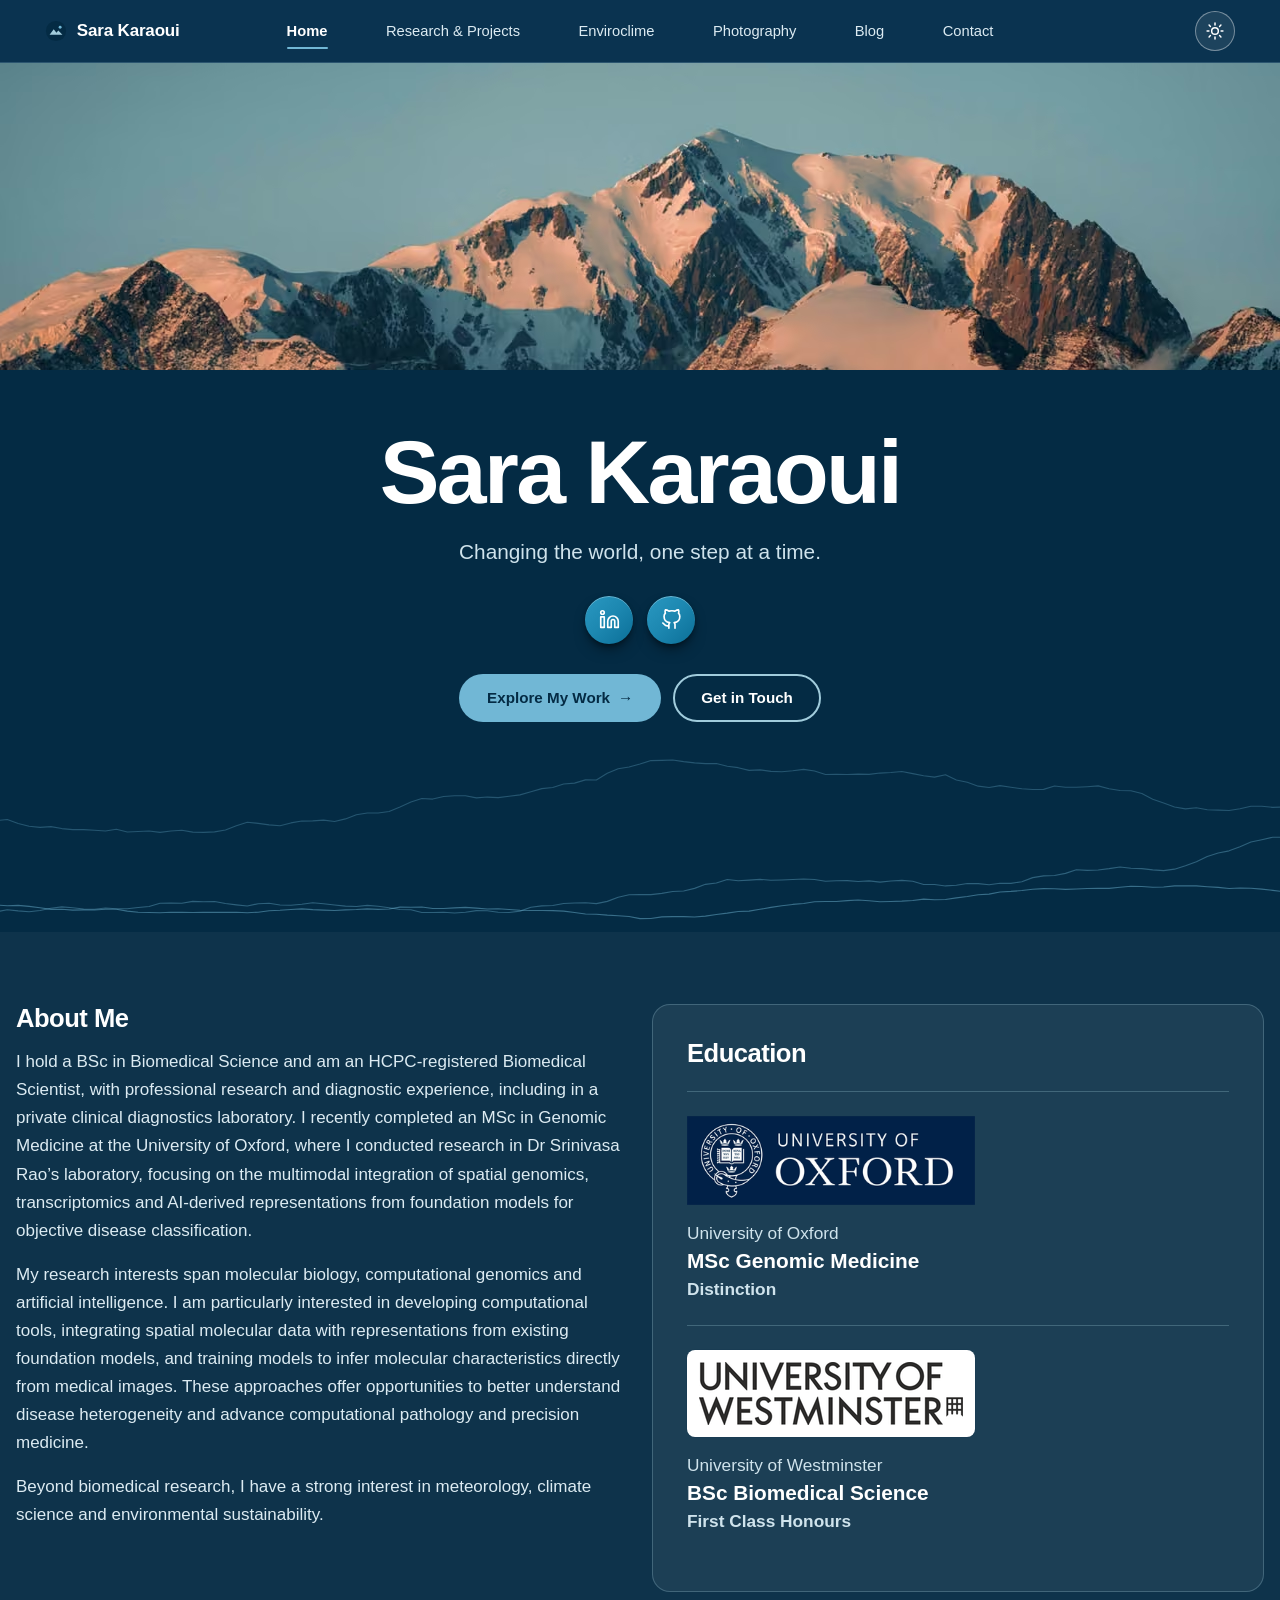
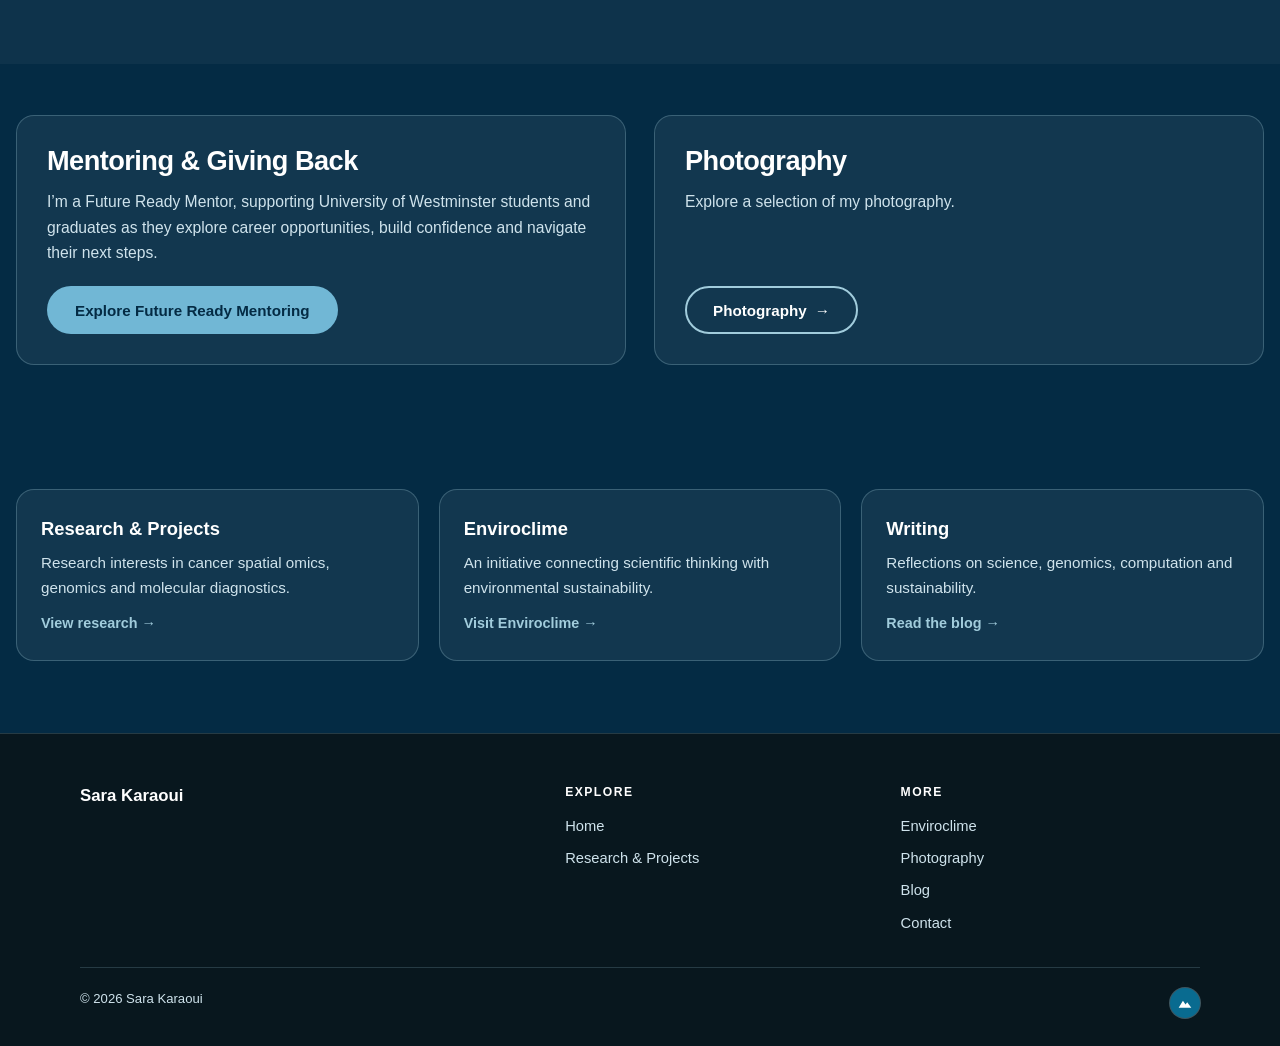
==== commit 177ca46a: "Publish site" ====
--- a/index.html
+++ b/index.html
@@ -23,8 +23,8 @@
 <meta property="og:image:alt" content="Sara Karaoui, Cancer Spatial Omics Researcher and HCPC Registered Biomedical Scientist">
 <meta name="twitter:image" content="https://sarak17.github.io/assets/social-card.png">
   <script type="module" crossorigin src="/static/modulepreload-polyfill-B5Qt9EMX.js"></script>
-  <script type="module" crossorigin src="/static/main-B992u7R9.js"></script>
-  <link rel="stylesheet" crossorigin href="/static/main-B-cbvQzy.css">
+  <script type="module" crossorigin src="/static/main-CZTWzo-5.js"></script>
+  <link rel="stylesheet" crossorigin href="/static/main-B4M-sMby.css">
 </head>
 <body class="home" data-page="home">
 <a class="skip" href="#main">Skip to content</a>
@@ -56,18 +56,18 @@
 </div>
 </section>
 <section class="section band" aria-labelledby="about-h" data-region="home.about-section">
-<div class="wrap two" style="align-items:start">
+<div class="wrap two about-edu">
 <div class="prose" data-cms="home.about" data-region="home.about">
 <div data-wrap data-region="home.about-text">
 <h2 id="about-h" style="margin:0 0 16px">About Me</h2>
-<p>I hold a BSc in Biomedical Science and am an HCPC-registered Biomedical Scientist, with professional experience in a private clinical diagnostics laboratory. I recently completed an MSc in Genomic Medicine at the University of Oxford, where I conducted research in Dr Srinivasa Rao's laboratory, focusing on the multimodal integration of spatial genomics, transcriptomics and AI-derived representations from foundation models for objective disease classification.</p>
-<p>My research interests lie at the intersection of molecular biology, computational genomics and artificial intelligence. I am particularly interested in developing computational tools, integrating spatial molecular data with representations from existing foundation models, and training models to infer molecular characteristics directly from medical images. These approaches offer opportunities to better understand disease heterogeneity and advance computational pathology and precision medicine.</p>
-<p>Beyond biomedical research, I have a strong interest in meteorology, climate science and environmental sustainability. Through Enviroclime, I explore the connections between scientific inquiry, environmental awareness and the challenges posed by a changing climate.</p>
+<p>I hold a BSc in Biomedical Science and am an HCPC-registered Biomedical Scientist, with professional research and diagnostic experience, including in a private clinical diagnostics laboratory. I recently completed an MSc in Genomic Medicine at the University of Oxford, where I conducted research in Dr Srinivasa Rao’s laboratory, focusing on the multimodal integration of spatial genomics, transcriptomics and AI-derived representations from foundation models for objective disease classification.</p>
+<p>My research interests span molecular biology, computational genomics and artificial intelligence. I am particularly interested in developing computational tools, integrating spatial molecular data with representations from existing foundation models, and training models to infer molecular characteristics directly from medical images. These approaches offer opportunities to better understand disease heterogeneity and advance computational pathology and precision medicine.</p>
+<p>Beyond biomedical research, I have a strong interest in meteorology, climate science and environmental sustainability.</p>
 </div>
 </div>
 <div class="panel" data-cms="home.background" data-region="home.panel">
 <h3>Education</h3>
-<ul class="mini-timeline"><li><div class="edu"><img class="uni-logo uni-logo--bare" src="/assets/logos/oxford-264.png" srcset="/assets/logos/oxford-132.png 132w, /assets/logos/oxford-264.png 264w, /assets/logos/oxford-396.png 396w" sizes="152px" width="152" height="47" alt="" loading="lazy" decoding="async"><div><span>University of Oxford</span><b>MSc Genomic Medicine</b><span class="edu-grade">Distinction</span></div></div></li><li><div class="edu"><img class="uni-logo" src="/assets/logos/westminster-264.png" srcset="/assets/logos/westminster-132.png 132w, /assets/logos/westminster-264.png 264w, /assets/logos/westminster-396.png 396w" sizes="132px" width="132" height="31" alt="" loading="lazy" decoding="async"><div><span>University of Westminster</span><b>BSc Biomedical Science</b><span class="edu-grade">First Class Honours</span></div></div></li></ul>
+<ul class="mini-timeline"><li><div class="edu"><img class="uni-logo uni-logo--bare" src="/assets/logos/oxford-264.png" srcset="/assets/logos/oxford-264.png 264w, /assets/logos/oxford-396.png 396w, /assets/logos/oxford-528.png 528w, /assets/logos/oxford-792.png 792w" sizes="(max-width: 420px) 240px, 288px" width="288" height="89" alt="" loading="lazy" decoding="async"><div><span>University of Oxford</span><b>MSc Genomic Medicine</b><span class="edu-grade">Distinction</span></div></div></li><li><div class="edu"><img class="uni-logo" src="/assets/logos/westminster-264.png" srcset="/assets/logos/westminster-264.png 264w, /assets/logos/westminster-396.png 396w, /assets/logos/westminster-528.png 528w" sizes="(max-width: 420px) 216px, 264px" width="264" height="63" alt="" loading="lazy" decoding="async"><div><span>University of Westminster</span><b>BSc Biomedical Science</b><span class="edu-grade">First Class Honours</span></div></div></li></ul>
 </div>
 </div>
 </section>
@@ -79,7 +79,7 @@
 </article>
 <article class="give-panel" aria-labelledby="lens-preview-h">
 <h2 id="lens-preview-h">Photography</h2>
-<p>Places, perspectives and moments captured beyond the lab: my photography, and another way of noticing the world.</p>
+<p>Explore a selection of my photography.</p>
 
 <div class="give-actions"><a class="btn btn-ghost" href="/photography/">Photography <span class="arrow" aria-hidden="true">&rarr;</span></a></div>
 </article>
--- a/static/main-B4M-sMby.css
+++ b/static/main-B4M-sMby.css
@@ -0,0 +1 @@
+:root{--navy:#042B44;--ocean:#096B90;--powder:#A1CCDC;--ink:#08171E;--sky:#71B7D5;--white:#FFFFFF;--bar:#0A3350;--mist:#F3F8FB;--line:#D5E6EE;--muted:#44606F;--font:Arial,Helvetica,sans-serif;--wrap:1120px;--gutter-l:max(16px,env(safe-area-inset-left,0px));--gutter-r:max(16px,env(safe-area-inset-right,0px));color-scheme:light}*{box-sizing:border-box}html{scroll-behavior:smooth;scroll-padding-top:84px}body{margin:0;background:var(--white);color:var(--ink);font-family:var(--font);font-size:17px;line-height:1.65;-webkit-font-smoothing:antialiased}body:before{content:"";position:fixed;inset:0 0 auto;height:env(safe-area-inset-top,0px);z-index:60;background:var(--bar)}body{display:flex;flex-direction:column;min-height:100vh;min-height:100dvh}body>main{flex:1 0 auto}body>.site-footer{flex-shrink:0}h1,h2,h3,h4,p,ul,figure,blockquote{margin:0}h1,h2,h3{color:var(--navy);text-wrap:balance;line-height:1.12;letter-spacing:-.02em}a{color:var(--ocean)}a:hover{color:var(--navy)}img{max-width:100%}:focus-visible{outline:3px solid var(--ocean);outline-offset:3px;border-radius:6px}.wrap{max-width:calc(var(--wrap) + var(--gutter-l) + var(--gutter-r));margin:0 auto;padding-left:var(--gutter-l);padding-right:var(--gutter-r)}.eyebrow{font-size:.78rem;font-weight:700;letter-spacing:.14em;text-transform:uppercase;color:var(--ocean)}.muted{color:var(--muted)}.lede{font-size:1.2rem;line-height:1.6;color:var(--muted);max-width:38em}.skip{position:absolute;left:-999px;top:8px;background:var(--navy);color:#fff;padding:10px 16px;border-radius:8px;z-index:100}.skip:focus{left:16px}.proto{background:var(--navy);color:#fff;font-size:.78rem;text-align:center;padding:7px var(--gutter-r) 7px var(--gutter-l)}.proto b{color:var(--powder)}.site-header{position:sticky;top:env(safe-area-inset-top,0px);z-index:50;background:var(--bar);border-bottom:1px solid rgba(161,204,220,.22)}.nav{display:flex;align-items:center;justify-content:flex-start;gap:8px;height:62px}.nav-links{margin-left:auto}.brand{display:flex;align-items:center;gap:10px;font-weight:700;color:#fff;text-decoration:none;letter-spacing:-.01em;white-space:nowrap}.brand svg{flex:none}.nav-links{display:flex;gap:2px;list-style:none;margin:0;padding:0}.nav-links a{display:block;position:relative;padding:8px 13px;border-radius:999px;font-size:.92rem;color:#dcebf2;text-decoration:none;transition:color .2s,background .2s}.nav-links a:hover{color:#fff;background:#ffffff1f}.nav-links a[aria-current=page]{color:#fff;font-weight:700}.nav-links a[aria-current=page]:after{content:"";position:absolute;left:13px;right:13px;bottom:2px;height:2px;border-radius:2px;background:var(--sky)}.menu-btn{display:none;width:44px;height:40px;border:1px solid rgba(255,255,255,.4);background:#ffffff14;border-radius:10px;color:#fff;cursor:pointer;padding:0;transition:background .2s,border-color .2s}.menu-btn:hover{background:#ffffff29;border-color:#ffffffb3}.menu-btn svg{display:block;margin:auto}@media(max-width:900px){.menu-btn{display:block;margin-left:auto}.nav-links{display:none;position:absolute;left:0;right:0;top:100%;flex-direction:column;gap:0;background:var(--bar);border-bottom:1px solid rgba(161,204,220,.22);padding:8px var(--gutter-r) 14px var(--gutter-l);max-height:calc(100vh - 64px);max-height:calc(100dvh - 64px);overflow-y:auto;overscroll-behavior:contain}.nav-links.open{display:flex}.nav-links a{padding:13px 12px;font-size:1.05rem;border-radius:10px}.nav-links a[aria-current=page]{background:#ffffff1f}.nav-links a[aria-current=page]:after{left:12px;right:auto;width:28px;bottom:6px}}@media(min-width:901px){.site-header .nav{display:grid;grid-template-columns:1fr auto 1fr;gap:16px;max-width:none;padding-left:max(var(--gutter-l),clamp(24px,3.5vw,64px));padding-right:max(var(--gutter-r),clamp(24px,3.5vw,64px))}.site-header .brand{grid-column:1;justify-self:start}.site-header .nav-links{grid-column:2;width:clamp(580px,62vw,880px);justify-content:space-evenly;margin:0}@media(max-width:1180px){.site-header .nav-links a{padding:8px 9px;font-size:.88rem}.site-header .nav-links a[aria-current=page]:after{left:9px;right:9px}}.site-header .nav-links a{white-space:nowrap}.site-header .theme-btn{grid-column:3;justify-self:end;margin-left:0}}.btn{display:inline-flex;align-items:center;justify-content:center;gap:8px;min-height:48px;padding:12px 26px;border-radius:999px;font:700 .95rem var(--font);text-decoration:none;border:2px solid transparent;cursor:pointer;transition:background .2s,color .2s,border-color .2s,transform .2s}.btn-primary{background:var(--ocean);color:#fff}.btn-primary:hover{background:var(--navy);color:#fff;transform:translateY(-1px)}.btn-ghost{background:var(--white);color:var(--ocean);border-color:var(--ocean)}.btn-ghost:hover{background:#71b7d533;border-color:var(--navy);color:var(--navy)}.arrow{transition:transform .2s}.btn:hover .arrow,.textlink:hover .arrow{transform:translate(3px)}.textlink{font-weight:700;text-decoration:none;display:inline-flex;gap:6px;align-items:center}.textlink:hover{text-decoration:underline;text-underline-offset:4px}.social{display:flex;justify-content:center;gap:14px;list-style:none;margin:0;padding:0}.social a{width:48px;height:48px;border-radius:50%;display:grid;place-items:center;color:var(--ocean);border:1.5px solid var(--powder);background:var(--white);transition:background .2s,color .2s,border-color .2s,transform .2s}.social a:hover{background:var(--ocean);border-color:var(--ocean);color:#fff;transform:translateY(-2px)}.social svg{width:21px;height:21px;fill:none;stroke:currentColor;stroke-width:1.9;stroke-linecap:round;stroke-linejoin:round}.cover{height:clamp(220px,24vw,360px);position:relative;overflow:hidden;background:var(--powder)}.cover img{display:block;width:100%;height:100%;max-width:none;object-fit:cover;object-position:var(--focal,50% 68%)}@media(max-width:600px){.cover{--focal:42% 68%}}.profile{position:relative;z-index:2;text-align:center;padding-top:clamp(32px,4.5vw,60px);padding-bottom:clamp(40px,6vw,64px)}.profile h1{font-size:clamp(3rem,10vw,5.6rem);letter-spacing:-.03em;margin:0;line-height:1}.profile .tagline{margin-top:18px;font-size:clamp(1.05rem,2.4vw,1.3rem);color:var(--muted)}html[data-theme=dark] .profile .tagline{color:#cfe3ec}.profile .social{margin-top:26px}.profile .cta{display:flex;flex-wrap:wrap;justify-content:center;gap:12px;margin-top:30px}@media(max-width:480px){.profile .cta .btn{width:100%}}.quick{background:var(--mist);padding-block:clamp(40px,6vw,72px)}.quick-grid{display:grid;grid-template-columns:repeat(3,1fr);gap:20px}.quick a{display:flex;flex-direction:column;gap:6px;background:var(--white);border:1px solid var(--line);border-radius:18px;padding:24px;text-decoration:none;color:var(--ink);transition:border-color .2s,transform .2s,box-shadow .2s}.quick a:hover{border-color:var(--sky);transform:translateY(-3px);box-shadow:0 16px 32px -22px #042b4466}.quick strong{color:var(--navy);font-size:1.15rem}.quick span{color:var(--muted);font-size:.95rem}.quick em{font-style:normal;color:var(--ocean);font-weight:700;font-size:.9rem;margin-top:6px}@media(max-width:760px){.quick-grid{grid-template-columns:1fr}}.page-head{padding-block:clamp(48px,8vw,92px) clamp(8px,2vw,24px)}.page-head h1{font-size:clamp(2.3rem,6vw,4rem);margin-top:12px}.page-head .lede{margin-top:18px}.section{padding-block:clamp(36px,6vw,72px)}.band{background:var(--mist)}.section h2{font-size:clamp(1.6rem,3.6vw,2.4rem)}.section h3{font-size:1.2rem}.prose{max-width:42em}.prose p+p{margin-top:16px}.prose h2{margin-top:40px;margin-bottom:12px;font-size:1.6rem}.prose h3{margin-top:28px;margin-bottom:8px}.prose ul{padding-left:1.2em;margin-top:12px}.prose li+li{margin-top:6px}.ph{background:#e9f3f8;border:1px dashed var(--sky);color:var(--navy);border-radius:6px;padding:1px 8px;font-size:.88em}.ph-box{border:1.5px dashed var(--sky);background:var(--mist);border-radius:16px;padding:22px;color:var(--muted);font-size:.95rem}.ph-box strong{color:var(--navy);display:block;margin-bottom:4px}.split{display:grid;grid-template-columns:300px 1fr;gap:56px;align-items:start}@media(max-width:820px){.split{grid-template-columns:1fr;gap:32px}}.portrait{aspect-ratio:4/5;border-radius:22px;border:1.5px dashed var(--sky);background:var(--mist);display:grid;place-items:center;text-align:center;padding:20px;color:var(--muted);font-size:.9rem}@media(max-width:820px){.portrait{max-width:300px}}.two{display:grid;grid-template-columns:1fr 1fr;gap:24px}@media(max-width:760px){.two{grid-template-columns:1fr}}.panel{border:1px solid var(--line);border-radius:18px;padding:26px;background:var(--white);min-width:0}.panel h3{margin-bottom:8px}.timeline{list-style:none;margin:0;padding:0 0 0 26px;border-left:2px solid var(--powder);display:grid;gap:26px}.timeline li{position:relative}.timeline li:before{content:"";position:absolute;left:-34px;top:6px;width:14px;height:14px;border-radius:50%;background:var(--white);border:3px solid var(--ocean)}.timeline time{font-size:.8rem;font-weight:700;letter-spacing:.08em;text-transform:uppercase;color:var(--ocean)}.timeline h3{margin-top:2px}.filters{display:flex;flex-wrap:wrap;gap:8px;margin-bottom:28px}.chip{border:1px solid var(--line);background:var(--white);color:var(--muted);padding:9px 18px;border-radius:999px;font:700 .85rem var(--font);cursor:pointer;transition:all .2s;min-height:40px}.chip:hover{border-color:var(--sky);color:var(--navy)}.chip[aria-pressed=true]{background:var(--navy);border-color:var(--navy);color:#fff}.cards{display:grid;grid-template-columns:repeat(3,1fr);gap:24px}@media(max-width:980px){.cards{grid-template-columns:1fr 1fr}}@media(max-width:640px){.cards{grid-template-columns:1fr}}.card{background:var(--white);border:1px solid var(--line);border-radius:20px;overflow:hidden;display:flex;flex-direction:column;min-width:0;text-decoration:none;color:var(--ink);transition:transform .25s,box-shadow .25s,border-color .25s}.card:hover{transform:translateY(-4px);border-color:var(--sky);box-shadow:0 18px 40px -24px #042b4473;color:var(--ink)}.card[hidden]{display:none}.thumb{height:168px;border-bottom:1px solid var(--line);position:relative;background-color:var(--mist);overflow:hidden}.t-reads{background-image:repeating-linear-gradient(0deg,transparent 0 13px,rgba(161,204,220,.75) 13px 21px)}.t-reads:after{content:"";position:absolute;top:0;bottom:0;left:56%;width:22px;background:var(--ocean)}.t-plate{background-image:radial-gradient(circle,rgba(161,204,220,.8) 0 9px,transparent 10px);background-size:34px 34px;background-position:12px 12px}.t-plate:after{content:"";position:absolute;width:20px;height:20px;border-radius:50%;background:var(--ocean);left:147px;top:79px}.t-code{display:grid;place-items:center;color:var(--muted);font:700 .85rem Courier New,monospace;border-bottom:1.5px dashed var(--sky)}.card-body{padding:22px 22px 26px;display:flex;flex-direction:column;gap:10px;flex:1}.cat{font-size:.74rem;font-weight:700;letter-spacing:.1em;text-transform:uppercase;color:var(--ocean)}.card h3{font-size:1.2rem;line-height:1.25}.card p{font-size:.95rem;color:var(--muted)}.tags{display:flex;flex-wrap:wrap;gap:6px;margin-top:auto;padding-top:8px}.tag{font-size:.75rem;padding:3px 10px;border-radius:999px;background:var(--mist);color:var(--navy);border:1px solid var(--line)}.note{margin-top:20px;font-size:.88rem;color:var(--muted)}.crumb{font-size:.9rem;margin-bottom:22px}.crumb a{text-decoration:none;font-weight:700}.facts{display:grid;grid-template-columns:repeat(auto-fit,minmax(180px,1fr));gap:1px;background:var(--line);border:1px solid var(--line);border-radius:16px;overflow:hidden;margin-top:36px}.facts div{background:var(--white);padding:16px 20px;min-width:0}.facts dt{font-size:.72rem;font-weight:700;letter-spacing:.1em;text-transform:uppercase;color:var(--ocean)}.facts dd{margin:4px 0 0;color:var(--navy);overflow-wrap:anywhere}.figures{display:grid;grid-template-columns:1fr 1fr;gap:20px;margin-top:20px}@media(max-width:700px){.figures{grid-template-columns:1fr}}.figure-ph{aspect-ratio:4/3;border:1.5px dashed var(--sky);border-radius:16px;background:var(--mist);display:grid;place-items:center;text-align:center;padding:16px;color:var(--muted);font-size:.9rem}.pager{display:flex;justify-content:space-between;gap:16px;flex-wrap:wrap;margin-top:56px;padding-top:24px;border-top:1px solid var(--line)}.env-hero{background:var(--navy);color:#fff;position:relative;overflow:hidden;padding-block:clamp(36px,5vw,64px)}.env-hero .wrap{position:relative;z-index:1}.env-hero .eyebrow{color:var(--powder)}.env-hero h1{color:#fff;font-size:clamp(2.8rem,8vw,5.6rem);letter-spacing:-.035em;margin-top:10px;line-height:1}.env-hero .lede{color:#cfe3ec;margin-top:16px}.env-hero .ph{background:#a1ccdc29;border-color:var(--sky);color:#fff}.contours{position:absolute;right:-6%;top:50%;transform:translateY(-50%);width:72%;max-width:640px;opacity:.55;pointer-events:none;-webkit-mask-image:linear-gradient(to bottom,#000 60%,transparent 100%);mask-image:linear-gradient(to bottom,#000 60%,transparent 100%)}@media(max-width:600px){.contours{width:110%;max-width:380px;right:-24%;opacity:.28}}.env-hero .btn-light{background:var(--powder);color:var(--navy);margin-top:30px}.env-hero .btn-light:hover{background:var(--sky);color:var(--navy)}.focus-grid{display:grid;grid-template-columns:repeat(3,1fr);gap:20px}@media(max-width:820px){.focus-grid{grid-template-columns:1fr}}.focus-grid .panel{border-top:4px solid var(--sky)}.news{list-style:none;padding:0;margin:0;display:grid;gap:14px}.news li{display:grid;grid-template-columns:120px 1fr;gap:16px;padding:18px 0;border-top:1px solid var(--line)}.news time{font-size:.8rem;font-weight:700;letter-spacing:.08em;text-transform:uppercase;color:var(--ocean)}@media(max-width:560px){.news li{grid-template-columns:1fr;gap:4px}}.media-grid{display:grid;grid-template-columns:repeat(3,1fr);gap:16px}@media(max-width:700px){.media-grid{grid-template-columns:1fr 1fr}}.posts{display:grid;grid-template-columns:repeat(3,1fr);gap:28px 24px}@media(max-width:980px){.posts{grid-template-columns:1fr 1fr}}@media(max-width:640px){.posts{grid-template-columns:1fr}}.post{display:flex;flex-direction:column;gap:10px;text-decoration:none;color:var(--ink);min-width:0}.post[hidden]{display:none}.cover-ph{aspect-ratio:16/10;border-radius:16px;border:1px solid var(--line);background:var(--mist);display:grid;place-items:center;color:var(--muted);font-size:.8rem;transition:border-color .2s}.post:hover .cover-ph{border-color:var(--sky)}.post h3{font-size:1.2rem;line-height:1.3;transition:color .2s}.post:hover h3{color:var(--ocean)}.post p{color:var(--muted);font-size:.95rem}.meta{font-size:.82rem;color:var(--muted)}.feature{display:grid;grid-template-columns:1.15fr 1fr;gap:36px;align-items:center;margin-bottom:56px}.feature .cover-ph{aspect-ratio:16/10}.feature h3{font-size:clamp(1.6rem,3.4vw,2.3rem)}@media(max-width:800px){.feature{grid-template-columns:1fr;gap:18px}}.article{max-width:700px;margin:0 auto}.article h1{font-size:clamp(2.2rem,5.5vw,3.4rem);margin-top:14px}.article .sub{font-size:1.25rem;color:var(--muted);margin-top:16px;line-height:1.5}.byline{display:flex;flex-wrap:wrap;gap:6px 18px;margin-top:22px;font-size:.9rem;color:var(--muted)}.article .cover-ph{margin-top:32px;aspect-ratio:16/9;max-width:none}.article-body{font-size:1.12rem;line-height:1.8;margin-top:36px}.article-body p+p{margin-top:22px}.article-body h2{font-size:1.6rem;margin:44px 0 14px}.article-body blockquote{border-left:4px solid var(--sky);padding:4px 0 4px 22px;margin:32px 0;font-size:1.3rem;line-height:1.5;color:var(--navy)}.article-body figure{margin:32px 0}.article-body figcaption{font-size:.85rem;color:var(--muted);margin-top:8px}.contact-card{border:1px solid var(--line);border-radius:22px;padding:clamp(24px,4vw,40px);background:var(--white);max-width:640px}.email-box{display:block;border:1px solid var(--line);border-radius:14px;padding:14px 18px;background:var(--mist);font-weight:700;color:var(--navy);-webkit-user-select:all;user-select:all;overflow-wrap:anywhere;margin-top:14px}.row{display:flex;flex-wrap:wrap;gap:12px;margin-top:20px}.links-list{list-style:none;margin:0;padding:0;display:grid;gap:0}.links-list li{display:flex;justify-content:space-between;gap:12px;flex-wrap:wrap;padding:16px 0;border-top:1px solid var(--line)}.links-list li:last-child{border-bottom:1px solid var(--line)}.toast{position:fixed;left:50%;bottom:calc(24px + env(safe-area-inset-bottom,0px));transform:translate(-50%,20px);background:var(--navy);color:#fff;padding:11px 22px;border-radius:999px;font-size:.9rem;opacity:0;pointer-events:none;transition:all .3s;z-index:90}.toast.show{opacity:1;transform:translate(-50%)}.site-footer{background:var(--mist);border-top:1px solid var(--line);padding-block:48px 28px;margin-top:0}.foot{display:grid;grid-template-columns:1.5fr 1fr 1fr;gap:36px;font-size:.92rem;color:var(--muted)}.foot .fh{margin:0 0 12px;font-weight:700;font-size:.76rem;letter-spacing:.12em;text-transform:uppercase;color:var(--navy)}.foot ul.fl{list-style:none;margin:0;padding:0;display:grid;gap:8px}.foot a{text-decoration:none;color:var(--muted)}.foot a:hover{color:var(--ocean)}.foot .social{justify-content:flex-start;margin-top:18px}.foot .social a{width:42px;height:42px}.foot .social svg{width:18px;height:18px}.foot .social a:hover{color:#fff}@media(max-width:700px){.foot{grid-template-columns:1fr 1fr}.foot>div:first-child{grid-column:1/-1}}.legal{margin-top:32px;padding-top:20px;border-top:1px solid var(--line);display:flex;justify-content:space-between;gap:12px;flex-wrap:wrap;font-size:.82rem;color:var(--muted)}.admin-link{background:none;border:0;font:inherit;color:var(--muted);cursor:pointer;padding:6px 0;text-decoration:underline;text-underline-offset:3px;opacity:.75}.admin-link:hover{color:var(--ocean);opacity:1}dialog{border:0;border-radius:22px;padding:0;max-width:min(420px,calc(100vw - 32px));width:100%;box-shadow:0 30px 80px -20px #042b448c;color:var(--ink);background:var(--white);font-family:var(--font)}dialog::backdrop{background:#08171e8c}.dlg{padding:30px;display:grid;gap:16px}.dlg h2{font-size:1.5rem}.banner{background:#e9f3f8;border:1px dashed var(--sky);color:var(--navy);border-radius:12px;padding:12px 14px;font-size:.85rem}.field{display:grid;gap:6px;font-size:.88rem;font-weight:700;color:var(--navy)}.field input{font:400 1rem var(--font);padding:12px 14px;border:1px solid var(--line);border-radius:12px;background:var(--mist);color:var(--ink)}.dlg-actions{display:flex;gap:10px;justify-content:flex-end;flex-wrap:wrap}@media(prefers-reduced-motion:reduce){html{scroll-behavior:auto}*,*:before,*:after{animation:none!important;transition:none!important}}.mini-timeline{list-style:none;margin:14px 0 0;padding:0;display:grid;gap:0}.mini-timeline li{display:grid;gap:4px;padding:14px 0;border-top:1px solid var(--line)}.mini-timeline strong{font-size:.76rem;letter-spacing:.1em;text-transform:uppercase;color:var(--ocean)}html[data-theme=dark] body{background:var(--navy);color:#dcebf2}html[data-theme=dark] h1,html[data-theme=dark] h2,html[data-theme=dark] h3{color:#fff}html[data-theme=dark] main a{color:var(--powder)}html[data-theme=dark] main a:hover{color:#fff}html[data-theme=dark] .eyebrow{color:#e8f3f8}html[data-theme=dark] .muted,html[data-theme=dark] .lede{color:#cfe3ec}html[data-theme=dark] main :focus-visible,html[data-theme=dark] .site-footer :focus-visible{outline-color:var(--powder)}.env-hero{background:var(--navy);border-bottom:0}html[data-theme=dark] .section{background:var(--navy)}html[data-theme=dark] .env-ocean{background:var(--ocean)}html[data-theme=dark] .env-ink{background:var(--ink)}html[data-theme=dark] .env-ocean .eyebrow,html[data-theme=dark] .env-ink .eyebrow,html[data-theme=dark] .env-hero .eyebrow{color:#e8f3f8}html[data-theme=dark] .env-ocean .muted,html[data-theme=dark] .env-ocean .lede{color:#e6f1f6}html[data-theme=dark] .panel{background:#ffffff0f;border-color:#a1ccdc47}html[data-theme=dark] .env-ocean .panel{background:#042b444d;border-color:#ffffff38}html[data-theme=dark] .focus-grid .panel{border-top:4px solid var(--sky)}html[data-theme=dark] .ph{background:#a1ccdc29;border:1px dashed var(--sky);color:#fff}html[data-theme=dark] .ph-box,html[data-theme=dark] .figure-ph{background:#ffffff0f;border-color:var(--sky);color:#cfe3ec}html[data-theme=dark] .ph-box strong{color:#fff}html[data-theme=dark] .env-ocean .ph-box,html[data-theme=dark] .env-ocean .figure-ph{background:#042b4447;border-color:var(--powder);color:#e6f1f6}html[data-theme=dark] .news li{border-top-color:#a1ccdc47}html[data-theme=dark] .news time{color:var(--sky)}html[data-theme=dark] main .btn-primary{background:var(--sky);color:var(--navy)}html[data-theme=dark] main .btn-primary:hover{background:var(--powder);color:var(--navy)}html[data-theme=dark] main .btn-ghost{background:transparent;color:#fff;border-color:var(--powder)}html[data-theme=dark] main .btn-ghost:hover{background:#ffffff1f;color:#fff;border-color:#fff}html[data-theme=dark] .site-footer{background:var(--ink);border-top-color:#a1ccdc33;color:#cfe3ec}html[data-theme=dark] .foot,html[data-theme=dark] .foot a,html[data-theme=dark] .legal,html[data-theme=dark] .admin-link{color:#cfe3ec}html[data-theme=dark] .foot .fh{color:#fff}html[data-theme=dark] .foot strong{color:#fff!important}html[data-theme=dark] .foot a:hover,html[data-theme=dark] .admin-link:hover{color:#fff}html[data-theme=dark] .legal{border-top-color:#a1ccdc33}html[data-theme=dark] .social a{background:transparent;color:var(--powder);border-color:#a1ccdc80}html[data-theme=dark] .social a:hover,html[data-theme=dark] .foot .social a:hover{background:var(--sky);border-color:var(--sky);color:var(--navy)}.quick{background:var(--white)}main{overflow-x:clip}.profile{padding-bottom:clamp(130px,17vw,210px)}.line-mtn{position:absolute;left:50%;bottom:0;width:100vw;height:clamp(120px,15vw,200px);transform:translate(-50%);z-index:-1;pointer-events:none}.edu{display:flex;align-items:center;gap:18px;flex-wrap:wrap}.edu-logo{display:block;height:43px;width:auto;max-width:132px}.edu b{display:block;color:var(--navy);font-size:1.3rem;line-height:1.25}.edu span{display:block;color:var(--muted);font-size:1.08rem}.edu .edu-grade{font-weight:600;margin-top:1px}.mini-timeline li>.edu{margin-top:2px}.edu .uni-logo{flex:none;box-sizing:content-box;width:264px;max-width:calc(100% - 24px);height:auto;padding:12px;background:#fff;border-radius:8px;box-shadow:0 0 0 1px #042b441f}.edu .uni-logo--bare{width:288px;max-width:100%;padding:0;background:none;border-radius:0;box-shadow:none}.edu:has(.uni-logo){flex-direction:column;align-items:flex-start;gap:14px}.about-edu{align-items:start}.about-edu>.panel{display:flex;flex-direction:column;padding:clamp(22px,3vw,34px)}.about-edu>.panel h3{font-size:1.6rem;margin-bottom:6px}.about-edu>.panel .mini-timeline{margin-top:18px}@media(min-width:1000px){.about-edu{align-items:stretch}.about-edu>.panel .mini-timeline{flex:1;display:flex;flex-direction:column;justify-content:space-around}}html[data-theme=dark] .page-head .lede{color:#cfe3ec}html[data-theme=dark] .chip{background:transparent;border-color:#a1ccdc73;color:var(--powder)}html[data-theme=dark] .chip:hover{border-color:var(--sky);color:#fff}html[data-theme=dark] .chip[aria-pressed=true]{background:var(--sky);border-color:var(--sky);color:var(--navy)}html[data-theme=dark] .card{background:#ffffff0f;border-color:#a1ccdc47;color:#dcebf2}html[data-theme=dark] .card:hover{background:#ffffff1a;border-color:var(--sky);box-shadow:0 18px 40px -24px #0009;color:#dcebf2}html[data-theme=dark] .card p{color:#cfe3ec}html[data-theme=dark] .card .cat{color:var(--sky)}html[data-theme=dark] .tag{background:#a1ccdc24;border-color:#a1ccdc59;color:#e6f1f6}html[data-theme=dark] .thumb{background-color:var(--ink);border-bottom-color:#a1ccdc47}html[data-theme=dark] .t-reads:after{background:var(--sky)}html[data-theme=dark] .t-plate:after{background:var(--sky)}html[data-theme=dark] .t-code{color:var(--powder);border-bottom-color:var(--sky)}html[data-theme=dark] .note{color:#cfe3ec}html[data-theme=dark] .facts{background:#a1ccdc4d;border-color:#a1ccdc4d}html[data-theme=dark] .facts div{background:var(--navy)}html[data-theme=dark] .facts dt{color:var(--sky)}html[data-theme=dark] .facts dd{color:#fff}html[data-theme=dark] .pager{border-top-color:#a1ccdc47}html[data-theme=dark] .crumb a{color:var(--powder)}html[data-theme=dark] .prose strong{color:#fff}html[data-theme=light] body.pale{background:var(--powder);color:var(--ink)}html[data-theme=light] .pale .eyebrow,html[data-theme=light] .pale .muted,html[data-theme=light] .pale .lede,html[data-theme=light] .pale .meta{color:var(--navy)}html[data-theme=light] .pale .band{background:transparent}html[data-theme=light] .pale .chip{background:var(--white);border-color:#042b441f;color:var(--navy)}html[data-theme=light] .pale .chip:hover{border-color:var(--ocean);color:var(--ocean)}html[data-theme=light] .pale .chip[aria-pressed=true]{background:var(--navy);border-color:var(--navy);color:#fff}html[data-theme=light] .pale .post{background:var(--white);border:1px solid rgba(4,43,68,.1);border-radius:20px;overflow:hidden;box-shadow:0 14px 30px -24px #042b4480;transition:transform .25s,box-shadow .25s}html[data-theme=light] .pale .post:hover{transform:translateY(-3px);box-shadow:0 22px 40px -24px #042b4499}html[data-theme=light] .pale .post .cover-ph{border-radius:0;border:0;border-bottom:1px solid var(--line);background:var(--mist);aspect-ratio:16/10}html[data-theme=light] .pale .post>:not(.cover-ph){margin-inline:20px}html[data-theme=light] .pale .post>:last-child{margin-bottom:20px}html[data-theme=light] .pale .post .cat{color:var(--ocean)}html[data-theme=light] .pale .post p,html[data-theme=light] .pale .post .meta{color:var(--muted)}html[data-theme=light] .pale .feature{grid-template-columns:1.15fr 1fr;gap:0;align-items:stretch}html[data-theme=light] .pale .feature>:not(.cover-ph){margin:0;padding:clamp(22px,4vw,40px)}html[data-theme=light] .pale .feature>.cover-ph{border-bottom:0;aspect-ratio:auto;min-height:260px}@media(max-width:800px){html[data-theme=light] .pale .feature{grid-template-columns:1fr}html[data-theme=light] .pale .feature>.cover-ph{min-height:0;aspect-ratio:16/10}}html[data-theme=light] .pale .article{background:var(--white);border-radius:24px;padding:clamp(24px,5vw,56px);box-shadow:0 20px 44px -30px #042b448c}html[data-theme=light] .pale .article .eyebrow{color:var(--ocean)}html[data-theme=light] .pale .article .sub,html[data-theme=light] .pale .article .byline{color:var(--muted)}html[data-theme=light] .pale .article-body blockquote,html[data-theme=light] .pale .crumb a{color:var(--navy)}.cms-pending body>main,.cms-pending .site-footer .foot,.cms-pending [data-brand]{visibility:hidden}.prose>h2:first-child{margin-top:0}.thumb img{display:block;width:100%;height:100%;object-fit:cover}.cover-ph{overflow:hidden}.cover-ph img{display:block;width:100%;height:100%;object-fit:cover}.article .cover-ph img{height:100%}.feature .cover-ph{position:relative}.feature .cover-ph img{position:absolute;top:0;right:0;bottom:0;left:0}.tools{display:flex;flex-wrap:wrap;gap:10px;list-style:none;margin:12px 0 0;padding:0}.tools li{padding:10px 18px;border:1px solid var(--line);border-radius:999px;font-size:.95rem;color:var(--navy);background:var(--white)}.prose .tools li+li{margin-top:0}html[data-theme=dark] .tools li{background:#ffffff14;border-color:#a1ccdc59;color:#e6f1f6}.figure-item{margin:0;min-width:0}.figure-item img{display:block;width:100%;height:auto;border-radius:16px;border:1px solid var(--line)}.figure-item figcaption{font-size:.85rem;color:var(--muted);margin-top:8px}html[data-theme=dark] .figure-item img{border-color:#a1ccdc4d}html[data-theme=dark] .figure-item figcaption{color:#cfe3ec}.mini-timeline .edu+.edu{margin-top:12px}.mini-timeline li{padding:22px 0}[data-empty]{margin-top:8px}[hidden]{display:none!important}[data-wrap]{display:contents}.admin-mark{display:inline-flex;align-items:center;justify-content:center;flex:none;width:30px;height:30px;border-radius:50%;background:var(--ocean);color:#fff;box-shadow:0 0 0 1px #ffffff29,0 2px 6px -2px #042b4473;transition:background-color .2s,transform .2s,box-shadow .2s}.admin-mark svg{display:block}.admin-mark:hover{background:#0b82aa;color:#fff;transform:translateY(-1px);box-shadow:0 0 0 1px #ffffff47,0 5px 12px -4px #042b448c}.admin-mark:focus-visible{outline:3px solid var(--navy);outline-offset:3px;border-radius:50%;background:#0b82aa}html[data-theme=dark] .site-footer .admin-mark,html[data-theme=dark] .site-footer .admin-mark:hover{color:#fff}html[data-theme=dark] .site-footer .admin-mark{box-shadow:0 0 0 1px #a1ccdc59}html[data-theme=dark] .site-footer .admin-mark:hover{box-shadow:0 0 0 1px #a1ccdc99,0 5px 12px -4px #0009}html[data-theme=dark] .site-footer .admin-mark:focus-visible{outline-color:var(--powder)}@media(prefers-reduced-motion:reduce){.admin-mark{transition:none}.admin-mark:hover{transform:none}}html[data-theme=dark]{color-scheme:dark}.site-header :focus-visible{outline-color:#fff}.skip:focus-visible{outline-color:var(--powder)}.theme-btn{display:none;flex:none;width:40px;height:40px;margin-left:8px;padding:0;place-items:center;border:1px solid rgba(255,255,255,.4);border-radius:50%;background:#ffffff14;color:#fff;cursor:pointer;transition:background .2s,border-color .2s,transform .2s}.js .theme-btn{display:inline-grid}.theme-btn:hover{background:#ffffff29;border-color:#ffffffb3}.theme-btn svg{width:20px;height:20px;fill:none;stroke:currentColor;stroke-width:1.8;stroke-linecap:round;stroke-linejoin:round}.theme-btn .i-moon,html[data-theme=light] .theme-btn .i-sun{display:none}html[data-theme=light] .theme-btn .i-moon{display:block}@media(prefers-reduced-motion:reduce){.theme-btn{transition:none}}html[data-theme=dark] .band{background:#ffffff0a}html[data-theme=dark] .quick{background:transparent}html[data-theme=dark] .quick a{background:#ffffff0f;border-color:#a1ccdc47;color:#dcebf2}html[data-theme=dark] .quick a:hover{background:#ffffff1a;border-color:var(--sky);box-shadow:0 16px 32px -22px #0009}html[data-theme=dark] .quick strong{color:#fff}html[data-theme=dark] .quick span{color:#cfe3ec}html[data-theme=dark] .quick em{color:var(--powder)}html[data-theme=dark] .edu b{color:#fff}html[data-theme=dark] .edu span{color:#cfe3ec}html[data-theme=dark] .mini-timeline li{border-top-color:#a1ccdc47}html[data-theme=dark] .mini-timeline strong{color:var(--sky)}html[data-theme=dark] .timeline time{color:var(--sky)}html[data-theme=dark] .timeline li:before{background:var(--navy);border-color:var(--sky)}html[data-theme=dark] .timeline{border-left-color:#a1ccdc66}html[data-theme=dark] .contact-card{background:#ffffff0f;border-color:#a1ccdc47}html[data-theme=dark] .email-box{background:#042b4499;border-color:#a1ccdc59;color:#fff}html[data-theme=dark] .links-list li,html[data-theme=dark] .links-list li:last-child{border-color:#a1ccdc47}html[data-theme=dark] .post{color:#dcebf2}html[data-theme=dark] .post p,html[data-theme=dark] .post .meta,html[data-theme=dark] .meta{color:#cfe3ec}html[data-theme=dark] .post:hover h3{color:var(--powder)}html[data-theme=dark] .cat{color:var(--sky)}html[data-theme=dark] .cover-ph{background:#ffffff0f;border-color:#a1ccdc4d;color:#cfe3ec}html[data-theme=dark] .post:hover .cover-ph{border-color:var(--sky)}html[data-theme=dark] .article .sub,html[data-theme=dark] .byline{color:#cfe3ec}html[data-theme=dark] .article-body{color:#dcebf2}html[data-theme=dark] .article-body blockquote{color:#fff;border-left-color:var(--sky)}html[data-theme=dark] .article-body figcaption{color:#cfe3ec}html[data-theme=light] .env-ocean{background:var(--mist)}html[data-theme=light] .env-ink{background:var(--navy);color:#dcebf2}html[data-theme=light] .env-ink h2,html[data-theme=light] .env-ink h3{color:#fff}html[data-theme=light] .env-ink .eyebrow{color:var(--powder)}html[data-theme=light] .env-ink .lede{color:#cfe3ec}.cover picture{display:contents}.cover{--focal:58% 36%}@media(max-width:600px){.cover{--focal:58% 40%}}@media(min-width:1024px){body.home main{--wrap:1280px}}.profile .social a{border:0;color:#fff;transition:transform .2s ease,box-shadow .2s ease}html[data-theme=light] .profile .social a{color:#fff;border:0;background:#08648a linear-gradient(135deg,#0c7ca4,#08648a,#054b69);box-shadow:inset 0 1px #ffffff52,0 7px 14px -5px #042b448c,0 2px 5px -1px #042b4440}html[data-theme=dark] .profile .social a{color:#fff;border:0;background:#1c87b0 linear-gradient(135deg,#2a98c1,#1c87b0,#0b6f97);box-shadow:inset 0 1px #ffffff57,0 8px 16px -6px #000000b3,0 2px 5px -1px #0006}html[data-theme=light] .profile .social a:hover,html[data-theme=light] .profile .social a:focus-visible{color:#fff;border:0;transform:translateY(-2px);background:#08648a linear-gradient(135deg,#0c7ca4,#08648a,#054b69);box-shadow:inset 0 1px #ffffff52,0 12px 20px -6px #042b4499,0 3px 7px -1px #042b444d}html[data-theme=dark] .profile .social a:hover,html[data-theme=dark] .profile .social a:focus-visible{color:#fff;border:0;transform:translateY(-2px);background:#1c87b0 linear-gradient(135deg,#2a98c1,#1c87b0,#0b6f97);box-shadow:inset 0 1px #ffffff57,0 13px 22px -7px #000000c7,0 3px 7px -1px #00000073}@media(prefers-reduced-motion:reduce){.profile .social a,html[data-theme] .profile .social a:hover,html[data-theme] .profile .social a:focus-visible{transition:none;transform:none}}.mtn-band{position:relative;height:clamp(52px,5.6vw,112px);margin-bottom:calc(-1*clamp(36px,6vw,72px));overflow:hidden;pointer-events:none}.mtn-band .line-mtn{top:calc(max(100vw,900px)*-.0144);bottom:auto;z-index:0;width:max(100vw,900px);height:max(13.75vw,123.75px)}.talks{padding-top:clamp(8px,2vw,24px)}.talk{display:grid;grid-template-columns:minmax(0,1.3fr) minmax(0,1fr);gap:clamp(24px,3.5vw,48px);align-items:start;margin-top:24px;padding:clamp(18px,3vw,32px);border:1px solid var(--line);border-radius:22px;background:var(--white)}.talk-slide{margin:0;min-width:0}.slide-open{position:relative;display:block;border:1px solid var(--line);border-radius:12px;overflow:hidden;box-shadow:0 18px 40px -26px #042b448c;cursor:zoom-in;line-height:0}.slide-open img{display:block;width:100%;height:auto}.slide-zoom{position:absolute;right:10px;bottom:10px;padding:6px 14px;border-radius:999px;background:#042b44e6;color:#fff;font:700 .8rem var(--font);line-height:1.4;letter-spacing:.02em;opacity:0;transition:opacity .2s}.slide-open:hover .slide-zoom,.slide-open:focus-visible .slide-zoom{opacity:1}@media(hover:none){.slide-zoom{opacity:1}}.talk-body,.talk-session-text{min-width:0}.talk-meta{font-size:.78rem;font-weight:700;letter-spacing:.14em;text-transform:uppercase;color:var(--ocean)}.talk h3{font-size:clamp(1.25rem,2.4vw,1.7rem);line-height:1.22;margin-top:8px}.talk p:not(.talk-meta):not(.talk-actions){margin-top:14px;color:var(--muted)}.talk-actions{margin-top:22px}.talk-session{grid-column:1/-1;display:grid;grid-template-columns:minmax(0,1.3fr) minmax(0,1fr);gap:clamp(24px,3.5vw,48px);align-items:center;padding-top:clamp(20px,3vw,32px);border-top:1px solid var(--line)}.talk-session-text{grid-column:2}.talk-thumb{position:relative;display:block;grid-column:1;min-width:0;border:1px solid var(--line);border-radius:14px;overflow:hidden;box-shadow:0 18px 40px -26px #042b448c;line-height:0}.talk-thumb img{display:block;width:100%;height:auto}.thumb-badge{position:absolute;left:12px;bottom:12px;padding:6px 14px;border-radius:999px;background:#042b44eb;color:#fff;font:700 .8rem var(--font);line-height:1.4;letter-spacing:.02em;transition:background .2s}.talk-thumb:hover .thumb-badge{background:var(--ocean)}@media(prefers-reduced-motion:reduce){.slide-zoom,.thumb-badge{transition:none}}.talk-session-text .talk-meta+p{margin-top:10px}@media(max-width:820px){.talk,.talk-session{grid-template-columns:1fr}.talk-session-text{grid-column:1}}.talk-img{position:relative;display:block;border:1px solid var(--line);border-radius:12px;overflow:hidden;box-shadow:0 18px 40px -26px #042b448c;line-height:0}.talk-img img{display:block;width:100%;height:auto}html[data-theme=dark] .talk-img{border-color:#a1ccdc59;box-shadow:0 18px 40px -26px #000000b3}@media(max-width:480px){.talk-actions .btn{width:100%}}dialog.lightbox{width:fit-content;max-width:96vw;padding:0;border-radius:12px;background:transparent;box-shadow:none;overflow:visible}dialog.lightbox img{display:block;max-width:96vw;max-height:88vh;width:auto;height:auto;border-radius:10px;background:#fff;cursor:zoom-out}dialog.lightbox .lb-close{position:absolute;bottom:12px;right:12px;width:44px;height:44px;border:2px solid #fff;border-radius:50%;background:#042b44eb;color:#fff;font:400 1.7rem/1 var(--font);cursor:pointer;display:grid;place-items:center;padding:0}dialog.lightbox .lb-close:hover{background:#0a3350}dialog.lightbox .lb-close:focus-visible{outline:3px solid #fff;outline-offset:3px}html[data-theme=dark] .talk{background:#ffffff0f;border-color:#a1ccdc47}html[data-theme=dark] .slide-open,html[data-theme=dark] .talk-thumb{border-color:#a1ccdc59;box-shadow:0 18px 40px -26px #000000b3}html[data-theme=dark] .talk-meta{color:var(--powder)}html[data-theme=dark] .talk p:not(.talk-meta):not(.talk-actions){color:#cfe3ec}html[data-theme=dark] .talk-session{border-top-color:#a1ccdc47}#projects-h+.project{margin-top:24px}.project{display:grid;grid-template-columns:minmax(0,320px) minmax(0,1fr);gap:clamp(24px,4vw,48px);align-items:start;margin-bottom:clamp(28px,4vw,48px);padding:clamp(18px,3vw,32px);border:1px solid var(--line);border-radius:20px;background:var(--white)}.project-img{margin:0;min-width:0}.project-img img{display:block;width:100%;height:auto;border:1px solid var(--line);border-radius:12px;box-shadow:0 18px 40px -26px #042b448c}.project-img figcaption{margin-top:10px;font-size:.82rem;line-height:1.45;color:var(--muted)}.project-body{min-width:0;display:flex;flex-direction:column;gap:10px}.project h3{font-size:clamp(1.5rem,3vw,2.1rem);line-height:1.15}.project .project-sub{margin:0;font-size:.95rem;font-weight:700;letter-spacing:.02em;color:var(--ocean)}.project-body p:not(.project-sub){font-size:1rem;color:var(--muted);max-width:42em}.project .tags{margin-top:8px;padding-top:0}@media(max-width:820px){.project{grid-template-columns:1fr}.project-img{max-width:340px}}html[data-theme=dark] .project{background:#ffffff0f;border-color:#a1ccdc47}html[data-theme=dark] .project-img img{border-color:#a1ccdc59;box-shadow:0 18px 40px -26px #000000b3}html[data-theme=dark] .project-img figcaption,html[data-theme=dark] .project-body p:not(.project-sub){color:#cfe3ec}html[data-theme=dark] .project .project-sub,html[data-theme=dark] .project .cat{color:var(--powder)}.sr-only{position:absolute;width:1px;height:1px;margin:-1px;padding:0;overflow:hidden;clip:rect(0,0,0,0);white-space:nowrap;border:0}.ig-empty{max-width:40em}.ig-head{display:flex;align-items:flex-end;justify-content:space-between;gap:16px;margin-bottom:22px}.ig-controls{display:none;gap:10px;flex:none}.js .ig-controls:not([hidden]){display:flex}.ig-btn{width:46px;height:46px;border-radius:50%;border:1px solid var(--line);background:var(--white);color:var(--navy);display:grid;place-items:center;cursor:pointer;padding:0;transition:background .2s,color .2s,border-color .2s,opacity .2s}.ig-btn svg{width:22px;height:22px;fill:none;stroke:currentColor;stroke-width:2;stroke-linecap:round;stroke-linejoin:round}.ig-btn:hover:not([aria-disabled=true]){background:var(--navy);color:#fff;border-color:var(--navy)}.ig-btn[aria-disabled=true]{opacity:.4;cursor:default}.ig-track{--gap:20px;display:flex;gap:var(--gap);list-style:none;margin:0;padding:6px 6px 16px;overflow-x:auto;scroll-snap-type:x mandatory;scroll-padding-inline:6px;scroll-behavior:smooth;overscroll-behavior-x:contain;-webkit-overflow-scrolling:touch}.js .ig-track{scrollbar-width:none}.js .ig-track::-webkit-scrollbar{display:none}.ig-card{flex:0 0 calc((100% - 2 * var(--gap)) / 3);min-width:0;scroll-snap-align:start}@media(max-width:900px){.ig-card{flex-basis:calc((100% - var(--gap)) / 2)}}@media(max-width:600px){.ig-track{--gap:14px}.ig-card{flex-basis:82%}}.ig-link{position:relative;display:flex;flex-direction:column;height:100%;border:1px solid var(--line);border-radius:16px;overflow:hidden;background:var(--white);color:var(--ink);text-decoration:none;transition:transform .25s,box-shadow .25s,border-color .25s}.ig-link:hover{transform:translateY(-4px);border-color:var(--sky);box-shadow:0 18px 40px -24px #042b4473}.ig-link:focus-visible{outline-offset:2px}.ig-media{display:block;aspect-ratio:3/4;overflow:hidden;background:var(--mist);line-height:0}.ig-media img{display:block;width:100%;height:100%;object-fit:cover}.ig-body{display:flex;flex-direction:column;gap:6px;padding:14px 16px 16px;flex:1}.ig-cap{font-size:.95rem;line-height:1.45;color:var(--ink);display:-webkit-box;-webkit-line-clamp:3;-webkit-box-orient:vertical;overflow:hidden}.ig-meta{font-size:.78rem;line-height:1.4;color:var(--muted)}.ig-open{margin-top:auto;padding-top:4px;font-size:.82rem;font-weight:700;color:var(--ocean)}.ig-follow{margin-top:26px;text-align:center}@media(max-width:480px){.ig-follow .btn{width:100%}}@media(prefers-reduced-motion:reduce){.ig-track{scroll-behavior:auto}.ig-link,.ig-btn{transition:none}.ig-link:hover{transform:none}}html[data-theme] .ig-section{background:var(--navy);color:#dcebf2;padding-top:clamp(8px,2vw,24px)}.ig-section h2{color:#fff}.ig-section .eyebrow{color:#e8f3f8}.ig-section .muted{color:#cfe3ec}.ig-section :focus-visible{outline-color:var(--powder)}.ig-section .btn-primary{background:var(--sky);color:var(--navy)}.ig-section .btn-primary:hover{background:var(--powder);color:var(--navy)}.ig-section .ig-btn{background:#ffffff1a;border-color:#fff6;color:#fff}.ig-section .ig-btn:hover:not([aria-disabled=true]){background:#fff;color:var(--navy);border-color:#fff}.ig-section .ig-link{background:#ffffff0f;border-color:#a1ccdc52;color:#dcebf2}.ig-section .ig-link:hover{border-color:var(--powder);box-shadow:0 18px 40px -24px #0009}.ig-section .ig-media{background:var(--navy)}.ig-section .ig-cap{color:#fff}.ig-section .ig-meta{color:#cfe3ec}.ig-section .ig-open{color:var(--powder)}.give{padding-block:clamp(28px,4vw,52px)}.give-grid{align-items:stretch;gap:clamp(16px,2.4vw,28px)}.give-panel{display:flex;flex-direction:column;gap:12px;min-width:0;padding:clamp(20px,2.6vw,30px);border:1px solid var(--line);border-radius:18px;background:var(--white)}.give-panel h2{font-size:clamp(1.3rem,2.4vw,1.7rem)}.give-panel p{color:var(--muted);font-size:.98rem}.give-actions{display:flex;flex-wrap:wrap;gap:12px;margin-top:auto;padding-top:8px}@media(max-width:480px){.give-actions .btn{width:100%}}.lens-preview{display:grid;grid-template-columns:repeat(3,1fr);gap:10px;list-style:none;margin:4px 0 0;padding:0}.lens-tile{display:block;aspect-ratio:4/5;border-radius:10px;overflow:hidden;border:1px solid var(--line);background:var(--mist);line-height:0}.lens-tile img{display:block;width:100%;height:100%;object-fit:cover;transition:transform .35s}.lens-tile:hover img{transform:scale(1.04)}@media(prefers-reduced-motion:reduce){.lens-tile img{transition:none}.lens-tile:hover img{transform:none}}html[data-theme=dark] .give-panel{background:#ffffff0f;border-color:#a1ccdc47}html[data-theme=dark] .give-panel p{color:#cfe3ec}html[data-theme=dark] .lens-tile{border-color:#a1ccdc4d;background:var(--navy)}.lens-section{padding-top:clamp(34px,4.6vw,64px)}.lens-wrap{max-width:1760px;margin:0 auto;padding:0 clamp(12px,2vw,32px)}.lens-grid{list-style:none;margin:0;padding:0;columns:4 190px;column-gap:10px;transition:opacity .7s ease}.js .lens-grid:not(.is-ready){opacity:0;animation:lens-failsafe .01s 1.5s forwards}@keyframes lens-failsafe{to{opacity:1}}.lens-item{margin:0 0 10px;break-inside:avoid}.lens-grid.is-masonry{position:relative;columns:auto}.lens-grid.is-masonry .lens-item{position:absolute;left:0;top:0;width:var(--col-w);margin:0;aspect-ratio:var(--w)/var(--h)}.lens-link{display:block;position:relative;overflow:hidden;border-radius:8px;line-height:0;cursor:zoom-in;background:#042b4414;height:100%}.lens-link picture{display:block;height:100%}.lens-link img{display:block;width:100%;height:100%;object-fit:cover;transition:transform .8s cubic-bezier(.2,.6,.2,1)}.lens-link:after{content:"";position:absolute;left:0;right:0;bottom:0;height:48%;background:linear-gradient(to top,#030e18cc,#030e186b 48%,#030e1800);opacity:0;transition:opacity .45s ease;pointer-events:none}.lens-title{position:absolute;left:0;right:0;bottom:0;z-index:1;padding:0 14px 12px;color:#fff;font-weight:700;font-size:.95rem;line-height:1.3;letter-spacing:.01em;text-shadow:0 1px 10px rgba(0,0,0,.5);opacity:0;transform:translateY(6px);transition:opacity .45s ease,transform .45s ease;pointer-events:none;overflow-wrap:anywhere}@media(hover:hover){.lens-link:hover:after,.lens-link:hover .lens-title{opacity:1}.lens-link:hover .lens-title{transform:none}.lens-link:hover img{transform:scale(1.035)}}.lens-link:focus-visible{outline:3px solid var(--sky);outline-offset:-3px}.lens-link:focus-visible:after,.lens-link:focus-visible .lens-title{opacity:1}.lens-link:focus-visible .lens-title{transform:none}html[data-theme=dark] .lens-link{background:#ffffff0f}@media(prefers-reduced-motion:reduce){.lens-grid,.lens-link img,.lens-link:after,.lens-title{transition:none}.lens-link:hover img,.lens-title{transform:none}}.lens-empty{max-width:34em;margin:clamp(8px,2vw,24px) 0 0;padding:clamp(24px,4vw,40px);border:1px dashed var(--line);border-radius:18px;text-align:center;display:grid;justify-items:center;gap:10px}.lens-empty svg{width:44px;height:44px;fill:none;stroke:var(--ocean);stroke-width:1.4;stroke-linecap:round;stroke-linejoin:round}.lens-empty-title{font-size:1.15rem;font-weight:700;color:var(--navy)}html[data-theme=dark] .lens-empty{border-color:#a1ccdc66}html[data-theme=dark] .lens-empty svg{stroke:var(--powder)}html[data-theme=dark] .lens-empty-title{color:#fff}html.lens-lock{overflow:hidden;padding-right:var(--lens-sbw,0px)}dialog.lens-box{box-sizing:border-box;width:min(96vw,1560px);height:min(92vh,960px);max-width:none;max-height:none;padding:0;border:0;border-radius:16px;overflow:hidden;background:#071d2d;color:#e8f3f8;box-shadow:0 30px 90px -20px #000000bf}dialog.lens-box[open]{display:grid;grid-template-columns:minmax(0,1fr) clamp(300px,25vw,400px)}dialog.lens-box::backdrop{background:#020a11eb;-webkit-backdrop-filter:blur(8px);backdrop-filter:blur(8px)}.lens-box .lb-media{position:relative;display:flex;align-items:center;justify-content:center;min-width:0;min-height:0;background:#030d15;touch-action:pan-y}.lens-box .lb-media picture{display:block;width:100%;height:100%}.lens-box .lb-img{display:block;width:100%;height:100%;object-fit:contain;transition:opacity .3s ease}.lens-box.is-loading .lb-img{opacity:.5}.lens-box .lb-panel{min-width:0;min-height:0;overflow-y:auto;display:flex;flex-direction:column;gap:14px;padding:clamp(24px,3vw,44px) clamp(22px,2.4vw,34px);background:var(--bar);border-left:1px solid rgba(161,204,220,.18)}.lens-box .lb-title{margin:0;padding-right:48px;font-size:clamp(1.4rem,1.9vw,1.85rem);line-height:1.15;letter-spacing:-.01em;color:#fff}.lens-box .lb-loc{margin:0;font-size:.95rem;letter-spacing:.02em;color:var(--powder)}.lens-box .lb-desc p{margin:0 0 .85em;font-size:1rem;line-height:1.7;color:#dcebf2;white-space:pre-line}.lens-box .lb-meta{margin:auto 0 0;padding-top:8px;font-size:.82rem;color:#a9c3d0}.lens-box [hidden]{display:none}.lens-box .lb-count{position:absolute;left:16px;top:16px;z-index:1;margin:0;padding:4px 12px;border-radius:999px;background:#030d1599;font-size:.8rem;letter-spacing:.08em;color:#dcebf2}.lens-box .lb-btn{display:grid;place-items:center;width:46px;height:46px;padding:0;border-radius:50%;border:1px solid rgba(255,255,255,.3);background:#030d1599;color:#fff;cursor:pointer;transition:background .25s,border-color .25s}.lens-box .lb-btn:hover{background:#fff3;border-color:#fff9}.lens-box .lb-btn:focus-visible{outline:3px solid #fff;outline-offset:3px}.lens-box .lb-btn svg{width:22px;height:22px;fill:none;stroke:currentColor;stroke-width:2;stroke-linecap:round;stroke-linejoin:round}.lens-box .lb-prev,.lens-box .lb-next{position:absolute;top:50%;transform:translateY(-50%);z-index:1}.lens-box .lb-prev{left:14px}.lens-box .lb-next{right:14px}.lens-box .lb-close{position:absolute;top:14px;right:14px;z-index:3}@media(max-width:800px){dialog.lens-box{width:100vw;height:100vh;height:100dvh;border-radius:0}dialog.lens-box[open]{grid-template-columns:minmax(0,1fr);grid-template-rows:minmax(0,58vh) minmax(0,1fr);grid-template-rows:minmax(0,58dvh) minmax(0,1fr)}.lens-box .lb-panel{padding:18px 18px calc(24px + env(safe-area-inset-bottom,0px));border-left:0;border-top:1px solid rgba(161,204,220,.18)}.lens-box .lb-title{padding-right:0;font-size:1.35rem}.lens-box .lb-btn{width:44px;height:44px}.lens-box .lb-prev{left:8px}.lens-box .lb-next{right:8px}.lens-box .lb-close{top:max(10px,env(safe-area-inset-top,0px));right:10px}.lens-box .lb-count{left:12px;top:max(14px,env(safe-area-inset-top,0px))}}@media(max-width:900px)and (max-height:520px){dialog.lens-box[open]{grid-template-columns:minmax(0,1fr) minmax(230px,38%);grid-template-rows:minmax(0,1fr)}.lens-box .lb-panel{border-top:0;border-left:1px solid rgba(161,204,220,.18)}.lens-box .lb-title{padding-right:48px}}@media(prefers-reduced-motion:reduce){.lens-box .lb-img,.lens-box .lb-btn{transition:none}}
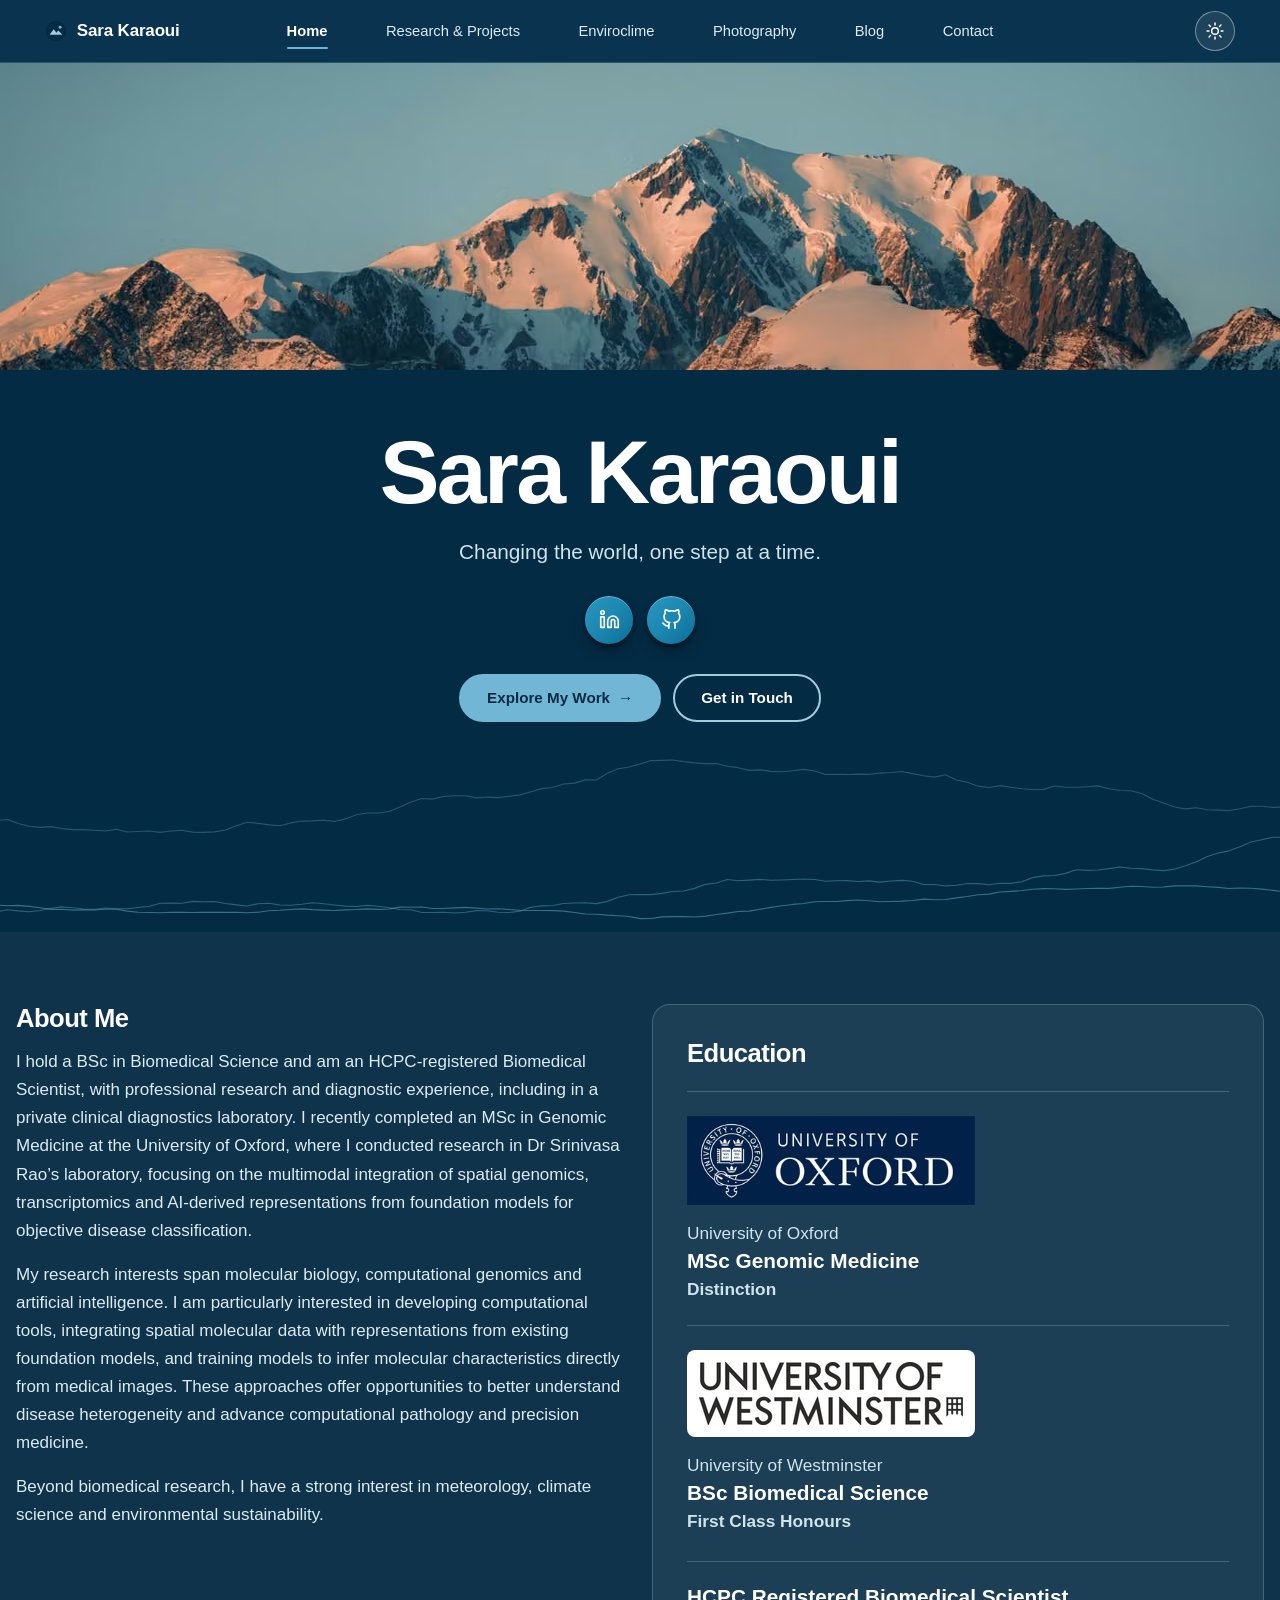
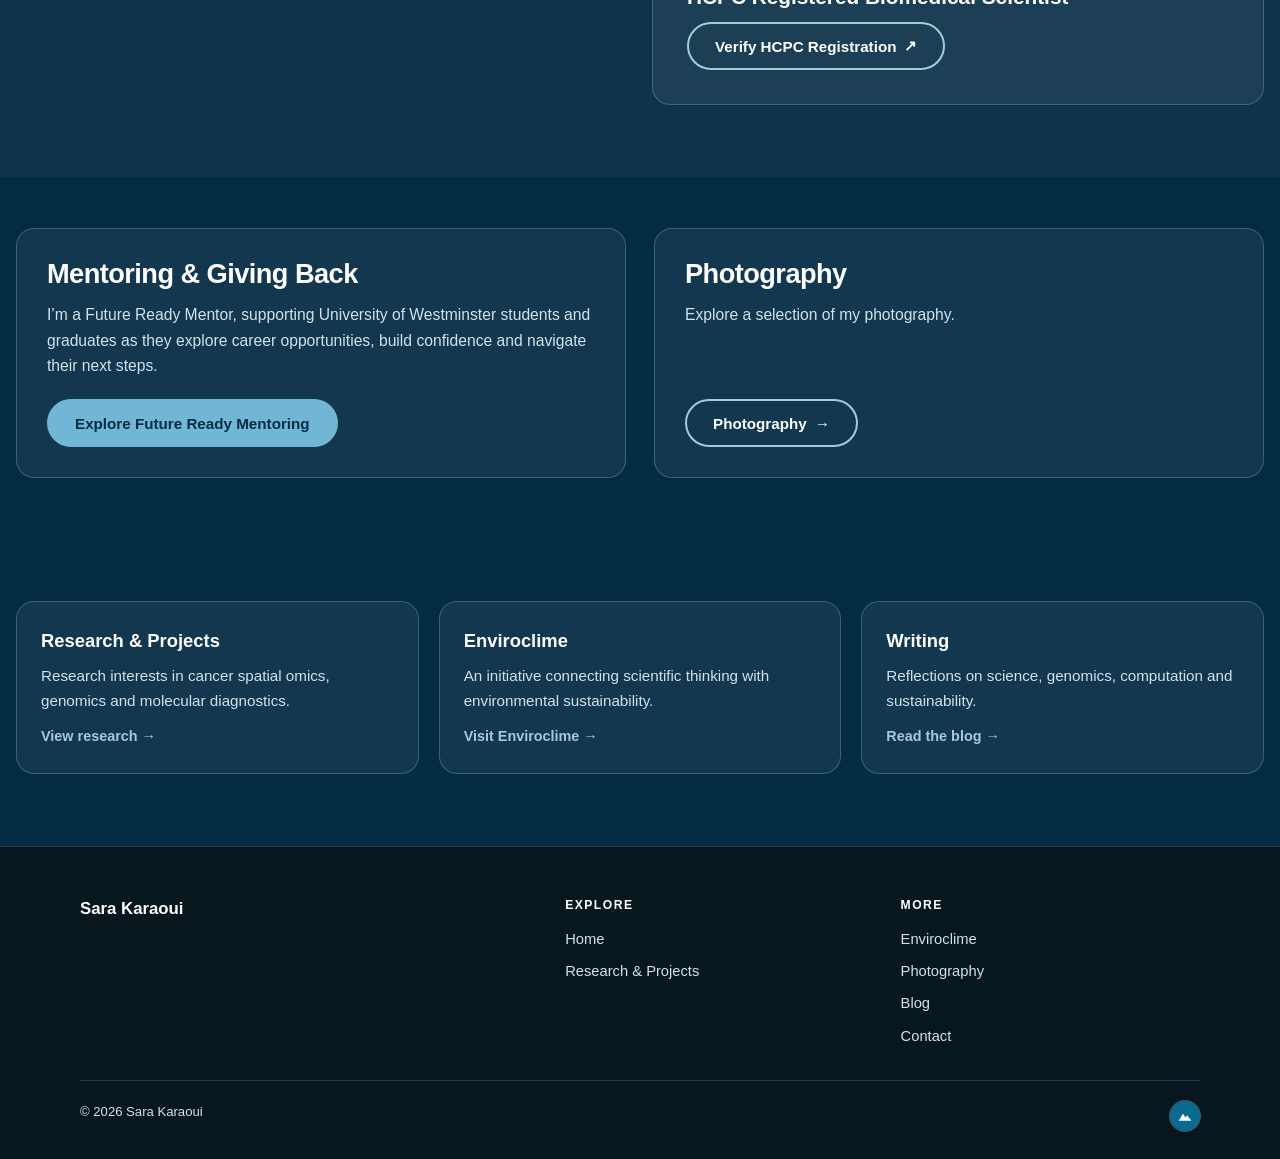
==== commit 95b542a4: "Publish site" ====
--- a/index.html
+++ b/index.html
@@ -23,8 +23,8 @@
 <meta property="og:image:alt" content="Sara Karaoui, Cancer Spatial Omics Researcher and HCPC Registered Biomedical Scientist">
 <meta name="twitter:image" content="https://sarak17.github.io/assets/social-card.png">
   <script type="module" crossorigin src="/static/modulepreload-polyfill-B5Qt9EMX.js"></script>
-  <script type="module" crossorigin src="/static/main-CZTWzo-5.js"></script>
-  <link rel="stylesheet" crossorigin href="/static/main-B4M-sMby.css">
+  <script type="module" crossorigin src="/static/main-DJ185XQ6.js"></script>
+  <link rel="stylesheet" crossorigin href="/static/main-BT5gB2bF.css">
 </head>
 <body class="home" data-page="home">
 <a class="skip" href="#main">Skip to content</a>
@@ -68,6 +68,7 @@
 <div class="panel" data-cms="home.background" data-region="home.panel">
 <h3>Education</h3>
 <ul class="mini-timeline"><li><div class="edu"><img class="uni-logo uni-logo--bare" src="/assets/logos/oxford-264.png" srcset="/assets/logos/oxford-264.png 264w, /assets/logos/oxford-396.png 396w, /assets/logos/oxford-528.png 528w, /assets/logos/oxford-792.png 792w" sizes="(max-width: 420px) 240px, 288px" width="288" height="89" alt="" loading="lazy" decoding="async"><div><span>University of Oxford</span><b>MSc Genomic Medicine</b><span class="edu-grade">Distinction</span></div></div></li><li><div class="edu"><img class="uni-logo" src="/assets/logos/westminster-264.png" srcset="/assets/logos/westminster-264.png 264w, /assets/logos/westminster-396.png 396w, /assets/logos/westminster-528.png 528w" sizes="(max-width: 420px) 216px, 264px" width="264" height="63" alt="" loading="lazy" decoding="async"><div><span>University of Westminster</span><b>BSc Biomedical Science</b><span class="edu-grade">First Class Honours</span></div></div></li></ul>
+<div class="edu-reg"><b>HCPC Registered Biomedical Scientist</b><a class="btn btn-ghost" href="https://www.hcpc-uk.org/check-the-register/professional-registration-detail/?query=BS087300&amp;profession=BS&amp;backtosearchurl=https://www.hcpc-uk.org/check-the-register/register-results/&amp;backtosearchquery=Karaoui" target="_blank" rel="noopener noreferrer">Verify HCPC Registration <span class="arrow" aria-hidden="true">&#8599;</span><span class="sr-only"> (opens the HCPC register in a new tab)</span></a></div>
 </div>
 </div>
 </section>
--- a/static/main-BT5gB2bF.css
+++ b/static/main-BT5gB2bF.css
@@ -0,0 +1 @@
+:root{--navy:#042B44;--ocean:#096B90;--powder:#A1CCDC;--ink:#08171E;--sky:#71B7D5;--white:#FFFFFF;--bar:#0A3350;--mist:#F3F8FB;--line:#D5E6EE;--muted:#44606F;--font:Arial,Helvetica,sans-serif;--wrap:1120px;--gutter-l:max(16px,env(safe-area-inset-left,0px));--gutter-r:max(16px,env(safe-area-inset-right,0px));color-scheme:light}*{box-sizing:border-box}html{scroll-behavior:smooth;scroll-padding-top:84px}body{margin:0;background:var(--white);color:var(--ink);font-family:var(--font);font-size:17px;line-height:1.65;-webkit-font-smoothing:antialiased}body:before{content:"";position:fixed;inset:0 0 auto;height:env(safe-area-inset-top,0px);z-index:60;background:var(--bar)}body{display:flex;flex-direction:column;min-height:100vh;min-height:100dvh}body>main{flex:1 0 auto}body>.site-footer{flex-shrink:0}h1,h2,h3,h4,p,ul,figure,blockquote{margin:0}h1,h2,h3{color:var(--navy);text-wrap:balance;line-height:1.12;letter-spacing:-.02em}a{color:var(--ocean)}a:hover{color:var(--navy)}img{max-width:100%}:focus-visible{outline:3px solid var(--ocean);outline-offset:3px;border-radius:6px}.wrap{max-width:calc(var(--wrap) + var(--gutter-l) + var(--gutter-r));margin:0 auto;padding-left:var(--gutter-l);padding-right:var(--gutter-r)}.eyebrow{font-size:.78rem;font-weight:700;letter-spacing:.14em;text-transform:uppercase;color:var(--ocean)}.muted{color:var(--muted)}.lede{font-size:1.2rem;line-height:1.6;color:var(--muted);max-width:38em}.skip{position:absolute;left:-999px;top:8px;background:var(--navy);color:#fff;padding:10px 16px;border-radius:8px;z-index:100}.skip:focus{left:16px}.proto{background:var(--navy);color:#fff;font-size:.78rem;text-align:center;padding:7px var(--gutter-r) 7px var(--gutter-l)}.proto b{color:var(--powder)}.site-header{position:sticky;top:env(safe-area-inset-top,0px);z-index:50;background:var(--bar);border-bottom:1px solid rgba(161,204,220,.22)}.nav{display:flex;align-items:center;justify-content:flex-start;gap:8px;height:62px}.nav-links{margin-left:auto}.brand{display:flex;align-items:center;gap:10px;font-weight:700;color:#fff;text-decoration:none;letter-spacing:-.01em;white-space:nowrap}.brand svg{flex:none}.nav-links{display:flex;gap:2px;list-style:none;margin:0;padding:0}.nav-links a{display:block;position:relative;padding:8px 13px;border-radius:999px;font-size:.92rem;color:#dcebf2;text-decoration:none;transition:color .2s,background .2s}.nav-links a:hover{color:#fff;background:#ffffff1f}.nav-links a[aria-current=page]{color:#fff;font-weight:700}.nav-links a[aria-current=page]:after{content:"";position:absolute;left:13px;right:13px;bottom:2px;height:2px;border-radius:2px;background:var(--sky)}.menu-btn{display:none;width:44px;height:40px;border:1px solid rgba(255,255,255,.4);background:#ffffff14;border-radius:10px;color:#fff;cursor:pointer;padding:0;transition:background .2s,border-color .2s}.menu-btn:hover{background:#ffffff29;border-color:#ffffffb3}.menu-btn svg{display:block;margin:auto}@media(max-width:900px){.menu-btn{display:block;margin-left:auto}.nav-links{display:none;position:absolute;left:0;right:0;top:100%;flex-direction:column;gap:0;background:var(--bar);border-bottom:1px solid rgba(161,204,220,.22);padding:8px var(--gutter-r) 14px var(--gutter-l);max-height:calc(100vh - 64px);max-height:calc(100dvh - 64px);overflow-y:auto;overscroll-behavior:contain}.nav-links.open{display:flex}.nav-links a{padding:13px 12px;font-size:1.05rem;border-radius:10px}.nav-links a[aria-current=page]{background:#ffffff1f}.nav-links a[aria-current=page]:after{left:12px;right:auto;width:28px;bottom:6px}}@media(min-width:901px){.site-header .nav{display:grid;grid-template-columns:1fr auto 1fr;gap:16px;max-width:none;padding-left:max(var(--gutter-l),clamp(24px,3.5vw,64px));padding-right:max(var(--gutter-r),clamp(24px,3.5vw,64px))}.site-header .brand{grid-column:1;justify-self:start}.site-header .nav-links{grid-column:2;width:clamp(580px,62vw,880px);justify-content:space-evenly;margin:0}@media(max-width:1180px){.site-header .nav-links a{padding:8px 9px;font-size:.88rem}.site-header .nav-links a[aria-current=page]:after{left:9px;right:9px}}.site-header .nav-links a{white-space:nowrap}.site-header .theme-btn{grid-column:3;justify-self:end;margin-left:0}}.btn{display:inline-flex;align-items:center;justify-content:center;gap:8px;min-height:48px;padding:12px 26px;border-radius:999px;font:700 .95rem var(--font);text-decoration:none;border:2px solid transparent;cursor:pointer;transition:background .2s,color .2s,border-color .2s,transform .2s}.btn-primary{background:var(--ocean);color:#fff}.btn-primary:hover{background:var(--navy);color:#fff;transform:translateY(-1px)}.btn-ghost{background:var(--white);color:var(--ocean);border-color:var(--ocean)}.btn-ghost:hover{background:#71b7d533;border-color:var(--navy);color:var(--navy)}.arrow{transition:transform .2s}.btn:hover .arrow,.textlink:hover .arrow{transform:translate(3px)}.textlink{font-weight:700;text-decoration:none;display:inline-flex;gap:6px;align-items:center}.textlink:hover{text-decoration:underline;text-underline-offset:4px}.social{display:flex;justify-content:center;gap:14px;list-style:none;margin:0;padding:0}.social a{width:48px;height:48px;border-radius:50%;display:grid;place-items:center;color:var(--ocean);border:1.5px solid var(--powder);background:var(--white);transition:background .2s,color .2s,border-color .2s,transform .2s}.social a:hover{background:var(--ocean);border-color:var(--ocean);color:#fff;transform:translateY(-2px)}.social svg{width:21px;height:21px;fill:none;stroke:currentColor;stroke-width:1.9;stroke-linecap:round;stroke-linejoin:round}.cover{height:clamp(220px,24vw,360px);position:relative;overflow:hidden;background:var(--powder)}.cover img{display:block;width:100%;height:100%;max-width:none;object-fit:cover;object-position:var(--focal,50% 68%)}@media(max-width:600px){.cover{--focal:42% 68%}}.profile{position:relative;z-index:2;text-align:center;padding-top:clamp(32px,4.5vw,60px);padding-bottom:clamp(40px,6vw,64px)}.profile h1{font-size:clamp(3rem,10vw,5.6rem);letter-spacing:-.03em;margin:0;line-height:1}.profile .tagline{margin-top:18px;font-size:clamp(1.05rem,2.4vw,1.3rem);color:var(--muted)}html[data-theme=dark] .profile .tagline{color:#cfe3ec}.profile .social{margin-top:26px}.profile .cta{display:flex;flex-wrap:wrap;justify-content:center;gap:12px;margin-top:30px}@media(max-width:480px){.profile .cta .btn{width:100%}}.quick{background:var(--mist);padding-block:clamp(40px,6vw,72px)}.quick-grid{display:grid;grid-template-columns:repeat(3,1fr);gap:20px}.quick a{display:flex;flex-direction:column;gap:6px;background:var(--white);border:1px solid var(--line);border-radius:18px;padding:24px;text-decoration:none;color:var(--ink);transition:border-color .2s,transform .2s,box-shadow .2s}.quick a:hover{border-color:var(--sky);transform:translateY(-3px);box-shadow:0 16px 32px -22px #042b4466}.quick strong{color:var(--navy);font-size:1.15rem}.quick span{color:var(--muted);font-size:.95rem}.quick em{font-style:normal;color:var(--ocean);font-weight:700;font-size:.9rem;margin-top:6px}@media(max-width:760px){.quick-grid{grid-template-columns:1fr}}.page-head{padding-block:clamp(48px,8vw,92px) clamp(8px,2vw,24px)}.page-head h1{font-size:clamp(2.3rem,6vw,4rem);margin-top:12px}.page-head .lede{margin-top:18px}.section{padding-block:clamp(36px,6vw,72px)}.band{background:var(--mist)}.section h2{font-size:clamp(1.6rem,3.6vw,2.4rem)}.section h3{font-size:1.2rem}.prose{max-width:42em}.prose p+p{margin-top:16px}.prose h2{margin-top:40px;margin-bottom:12px;font-size:1.6rem}.prose h3{margin-top:28px;margin-bottom:8px}.prose ul{padding-left:1.2em;margin-top:12px}.prose li+li{margin-top:6px}.ph{background:#e9f3f8;border:1px dashed var(--sky);color:var(--navy);border-radius:6px;padding:1px 8px;font-size:.88em}.ph-box{border:1.5px dashed var(--sky);background:var(--mist);border-radius:16px;padding:22px;color:var(--muted);font-size:.95rem}.ph-box strong{color:var(--navy);display:block;margin-bottom:4px}.split{display:grid;grid-template-columns:300px 1fr;gap:56px;align-items:start}@media(max-width:820px){.split{grid-template-columns:1fr;gap:32px}}.portrait{aspect-ratio:4/5;border-radius:22px;border:1.5px dashed var(--sky);background:var(--mist);display:grid;place-items:center;text-align:center;padding:20px;color:var(--muted);font-size:.9rem}@media(max-width:820px){.portrait{max-width:300px}}.two{display:grid;grid-template-columns:1fr 1fr;gap:24px}@media(max-width:760px){.two{grid-template-columns:1fr}}.panel{border:1px solid var(--line);border-radius:18px;padding:26px;background:var(--white);min-width:0}.panel h3{margin-bottom:8px}.timeline{list-style:none;margin:0;padding:0 0 0 26px;border-left:2px solid var(--powder);display:grid;gap:26px}.timeline li{position:relative}.timeline li:before{content:"";position:absolute;left:-34px;top:6px;width:14px;height:14px;border-radius:50%;background:var(--white);border:3px solid var(--ocean)}.timeline time{font-size:.8rem;font-weight:700;letter-spacing:.08em;text-transform:uppercase;color:var(--ocean)}.timeline h3{margin-top:2px}.filters{display:flex;flex-wrap:wrap;gap:8px;margin-bottom:28px}.chip{border:1px solid var(--line);background:var(--white);color:var(--muted);padding:9px 18px;border-radius:999px;font:700 .85rem var(--font);cursor:pointer;transition:all .2s;min-height:40px}.chip:hover{border-color:var(--sky);color:var(--navy)}.chip[aria-pressed=true]{background:var(--navy);border-color:var(--navy);color:#fff}.cards{display:grid;grid-template-columns:repeat(3,1fr);gap:24px}@media(max-width:980px){.cards{grid-template-columns:1fr 1fr}}@media(max-width:640px){.cards{grid-template-columns:1fr}}.card{background:var(--white);border:1px solid var(--line);border-radius:20px;overflow:hidden;display:flex;flex-direction:column;min-width:0;text-decoration:none;color:var(--ink);transition:transform .25s,box-shadow .25s,border-color .25s}.card:hover{transform:translateY(-4px);border-color:var(--sky);box-shadow:0 18px 40px -24px #042b4473;color:var(--ink)}.card[hidden]{display:none}.thumb{height:168px;border-bottom:1px solid var(--line);position:relative;background-color:var(--mist);overflow:hidden}.t-reads{background-image:repeating-linear-gradient(0deg,transparent 0 13px,rgba(161,204,220,.75) 13px 21px)}.t-reads:after{content:"";position:absolute;top:0;bottom:0;left:56%;width:22px;background:var(--ocean)}.t-plate{background-image:radial-gradient(circle,rgba(161,204,220,.8) 0 9px,transparent 10px);background-size:34px 34px;background-position:12px 12px}.t-plate:after{content:"";position:absolute;width:20px;height:20px;border-radius:50%;background:var(--ocean);left:147px;top:79px}.t-code{display:grid;place-items:center;color:var(--muted);font:700 .85rem Courier New,monospace;border-bottom:1.5px dashed var(--sky)}.card-body{padding:22px 22px 26px;display:flex;flex-direction:column;gap:10px;flex:1}.cat{font-size:.74rem;font-weight:700;letter-spacing:.1em;text-transform:uppercase;color:var(--ocean)}.card h3{font-size:1.2rem;line-height:1.25}.card p{font-size:.95rem;color:var(--muted)}.tags{display:flex;flex-wrap:wrap;gap:6px;margin-top:auto;padding-top:8px}.tag{font-size:.75rem;padding:3px 10px;border-radius:999px;background:var(--mist);color:var(--navy);border:1px solid var(--line)}.note{margin-top:20px;font-size:.88rem;color:var(--muted)}.crumb{font-size:.9rem;margin-bottom:22px}.crumb a{text-decoration:none;font-weight:700}.facts{display:grid;grid-template-columns:repeat(auto-fit,minmax(180px,1fr));gap:1px;background:var(--line);border:1px solid var(--line);border-radius:16px;overflow:hidden;margin-top:36px}.facts div{background:var(--white);padding:16px 20px;min-width:0}.facts dt{font-size:.72rem;font-weight:700;letter-spacing:.1em;text-transform:uppercase;color:var(--ocean)}.facts dd{margin:4px 0 0;color:var(--navy);overflow-wrap:anywhere}.figures{display:grid;grid-template-columns:1fr 1fr;gap:20px;margin-top:20px}@media(max-width:700px){.figures{grid-template-columns:1fr}}.figure-ph{aspect-ratio:4/3;border:1.5px dashed var(--sky);border-radius:16px;background:var(--mist);display:grid;place-items:center;text-align:center;padding:16px;color:var(--muted);font-size:.9rem}.pager{display:flex;justify-content:space-between;gap:16px;flex-wrap:wrap;margin-top:56px;padding-top:24px;border-top:1px solid var(--line)}.env-hero{background:var(--navy);color:#fff;position:relative;overflow:hidden;padding-block:clamp(36px,5vw,64px)}.env-hero .wrap{position:relative;z-index:1}.env-hero .eyebrow{color:var(--powder)}.env-hero h1{color:#fff;font-size:clamp(2.8rem,8vw,5.6rem);letter-spacing:-.035em;margin-top:10px;line-height:1}.env-hero .lede{color:#cfe3ec;margin-top:16px}.env-hero .ph{background:#a1ccdc29;border-color:var(--sky);color:#fff}.contours{position:absolute;right:-6%;top:50%;transform:translateY(-50%);width:72%;max-width:640px;opacity:.55;pointer-events:none;-webkit-mask-image:linear-gradient(to bottom,#000 60%,transparent 100%);mask-image:linear-gradient(to bottom,#000 60%,transparent 100%)}@media(max-width:600px){.contours{width:110%;max-width:380px;right:-24%;opacity:.28}}.env-hero .btn-light{background:var(--powder);color:var(--navy);margin-top:30px}.env-hero .btn-light:hover{background:var(--sky);color:var(--navy)}.focus-grid{display:grid;grid-template-columns:repeat(3,1fr);gap:20px}@media(max-width:820px){.focus-grid{grid-template-columns:1fr}}.focus-grid .panel{border-top:4px solid var(--sky)}.news{list-style:none;padding:0;margin:0;display:grid;gap:14px}.news li{display:grid;grid-template-columns:120px 1fr;gap:16px;padding:18px 0;border-top:1px solid var(--line)}.news time{font-size:.8rem;font-weight:700;letter-spacing:.08em;text-transform:uppercase;color:var(--ocean)}@media(max-width:560px){.news li{grid-template-columns:1fr;gap:4px}}.media-grid{display:grid;grid-template-columns:repeat(3,1fr);gap:16px}@media(max-width:700px){.media-grid{grid-template-columns:1fr 1fr}}.posts{display:grid;grid-template-columns:repeat(3,1fr);gap:28px 24px}@media(max-width:980px){.posts{grid-template-columns:1fr 1fr}}@media(max-width:640px){.posts{grid-template-columns:1fr}}.post{display:flex;flex-direction:column;gap:10px;text-decoration:none;color:var(--ink);min-width:0}.post[hidden]{display:none}.cover-ph{aspect-ratio:16/10;border-radius:16px;border:1px solid var(--line);background:var(--mist);display:grid;place-items:center;color:var(--muted);font-size:.8rem;transition:border-color .2s}.post:hover .cover-ph{border-color:var(--sky)}.post h3{font-size:1.2rem;line-height:1.3;transition:color .2s}.post:hover h3{color:var(--ocean)}.post p{color:var(--muted);font-size:.95rem}.meta{font-size:.82rem;color:var(--muted)}.feature{display:grid;grid-template-columns:1.15fr 1fr;gap:36px;align-items:center;margin-bottom:56px}.feature .cover-ph{aspect-ratio:16/10}.feature h3{font-size:clamp(1.6rem,3.4vw,2.3rem)}@media(max-width:800px){.feature{grid-template-columns:1fr;gap:18px}}.article{max-width:700px;margin:0 auto}.article h1{font-size:clamp(2.2rem,5.5vw,3.4rem);margin-top:14px}.article .sub{font-size:1.25rem;color:var(--muted);margin-top:16px;line-height:1.5}.byline{display:flex;flex-wrap:wrap;gap:6px 18px;margin-top:22px;font-size:.9rem;color:var(--muted)}.article .cover-ph{margin-top:32px;aspect-ratio:16/9;max-width:none}.article-body{font-size:1.12rem;line-height:1.8;margin-top:36px}.article-body p+p{margin-top:22px}.article-body h2{font-size:1.6rem;margin:44px 0 14px}.article-body blockquote{border-left:4px solid var(--sky);padding:4px 0 4px 22px;margin:32px 0;font-size:1.3rem;line-height:1.5;color:var(--navy)}.article-body figure{margin:32px 0}.article-body figcaption{font-size:.85rem;color:var(--muted);margin-top:8px}.contact-card{border:1px solid var(--line);border-radius:22px;padding:clamp(24px,4vw,40px);background:var(--white);max-width:640px}.email-box{display:block;border:1px solid var(--line);border-radius:14px;padding:14px 18px;background:var(--mist);font-weight:700;color:var(--navy);-webkit-user-select:all;user-select:all;overflow-wrap:anywhere;margin-top:14px}.row{display:flex;flex-wrap:wrap;gap:12px;margin-top:20px}.links-list{list-style:none;margin:0;padding:0;display:grid;gap:0}.links-list li{display:flex;justify-content:space-between;gap:12px;flex-wrap:wrap;padding:16px 0;border-top:1px solid var(--line)}.links-list li:last-child{border-bottom:1px solid var(--line)}.toast{position:fixed;left:50%;bottom:calc(24px + env(safe-area-inset-bottom,0px));transform:translate(-50%,20px);background:var(--navy);color:#fff;padding:11px 22px;border-radius:999px;font-size:.9rem;opacity:0;pointer-events:none;transition:all .3s;z-index:90}.toast.show{opacity:1;transform:translate(-50%)}.site-footer{background:var(--mist);border-top:1px solid var(--line);padding-block:48px 28px;margin-top:0}.foot{display:grid;grid-template-columns:1.5fr 1fr 1fr;gap:36px;font-size:.92rem;color:var(--muted)}.foot .fh{margin:0 0 12px;font-weight:700;font-size:.76rem;letter-spacing:.12em;text-transform:uppercase;color:var(--navy)}.foot ul.fl{list-style:none;margin:0;padding:0;display:grid;gap:8px}.foot a{text-decoration:none;color:var(--muted)}.foot a:hover{color:var(--ocean)}.foot .social{justify-content:flex-start;margin-top:18px}.foot .social a{width:42px;height:42px}.foot .social svg{width:18px;height:18px}.foot .social a:hover{color:#fff}@media(max-width:700px){.foot{grid-template-columns:1fr 1fr}.foot>div:first-child{grid-column:1/-1}}.legal{margin-top:32px;padding-top:20px;border-top:1px solid var(--line);display:flex;justify-content:space-between;gap:12px;flex-wrap:wrap;font-size:.82rem;color:var(--muted)}.admin-link{background:none;border:0;font:inherit;color:var(--muted);cursor:pointer;padding:6px 0;text-decoration:underline;text-underline-offset:3px;opacity:.75}.admin-link:hover{color:var(--ocean);opacity:1}dialog{border:0;border-radius:22px;padding:0;max-width:min(420px,calc(100vw - 32px));width:100%;box-shadow:0 30px 80px -20px #042b448c;color:var(--ink);background:var(--white);font-family:var(--font)}dialog::backdrop{background:#08171e8c}.dlg{padding:30px;display:grid;gap:16px}.dlg h2{font-size:1.5rem}.banner{background:#e9f3f8;border:1px dashed var(--sky);color:var(--navy);border-radius:12px;padding:12px 14px;font-size:.85rem}.field{display:grid;gap:6px;font-size:.88rem;font-weight:700;color:var(--navy)}.field input{font:400 1rem var(--font);padding:12px 14px;border:1px solid var(--line);border-radius:12px;background:var(--mist);color:var(--ink)}.dlg-actions{display:flex;gap:10px;justify-content:flex-end;flex-wrap:wrap}@media(prefers-reduced-motion:reduce){html{scroll-behavior:auto}*,*:before,*:after{animation:none!important;transition:none!important}}.mini-timeline{list-style:none;margin:14px 0 0;padding:0;display:grid;gap:0}.mini-timeline li{display:grid;gap:4px;padding:14px 0;border-top:1px solid var(--line)}.mini-timeline strong{font-size:.76rem;letter-spacing:.1em;text-transform:uppercase;color:var(--ocean)}html[data-theme=dark] body{background:var(--navy);color:#dcebf2}html[data-theme=dark] h1,html[data-theme=dark] h2,html[data-theme=dark] h3{color:#fff}html[data-theme=dark] main a{color:var(--powder)}html[data-theme=dark] main a:hover{color:#fff}html[data-theme=dark] .eyebrow{color:#e8f3f8}html[data-theme=dark] .muted,html[data-theme=dark] .lede{color:#cfe3ec}html[data-theme=dark] main :focus-visible,html[data-theme=dark] .site-footer :focus-visible{outline-color:var(--powder)}.env-hero{background:var(--navy);border-bottom:0}html[data-theme=dark] .section{background:var(--navy)}html[data-theme=dark] .env-ocean{background:var(--ocean)}html[data-theme=dark] .env-ink{background:var(--ink)}html[data-theme=dark] .env-ocean .eyebrow,html[data-theme=dark] .env-ink .eyebrow,html[data-theme=dark] .env-hero .eyebrow{color:#e8f3f8}html[data-theme=dark] .env-ocean .muted,html[data-theme=dark] .env-ocean .lede{color:#e6f1f6}html[data-theme=dark] .panel{background:#ffffff0f;border-color:#a1ccdc47}html[data-theme=dark] .env-ocean .panel{background:#042b444d;border-color:#ffffff38}html[data-theme=dark] .focus-grid .panel{border-top:4px solid var(--sky)}html[data-theme=dark] .ph{background:#a1ccdc29;border:1px dashed var(--sky);color:#fff}html[data-theme=dark] .ph-box,html[data-theme=dark] .figure-ph{background:#ffffff0f;border-color:var(--sky);color:#cfe3ec}html[data-theme=dark] .ph-box strong{color:#fff}html[data-theme=dark] .env-ocean .ph-box,html[data-theme=dark] .env-ocean .figure-ph{background:#042b4447;border-color:var(--powder);color:#e6f1f6}html[data-theme=dark] .news li{border-top-color:#a1ccdc47}html[data-theme=dark] .news time{color:var(--sky)}html[data-theme=dark] main .btn-primary{background:var(--sky);color:var(--navy)}html[data-theme=dark] main .btn-primary:hover{background:var(--powder);color:var(--navy)}html[data-theme=dark] main .btn-ghost{background:transparent;color:#fff;border-color:var(--powder)}html[data-theme=dark] main .btn-ghost:hover{background:#ffffff1f;color:#fff;border-color:#fff}html[data-theme=dark] .site-footer{background:var(--ink);border-top-color:#a1ccdc33;color:#cfe3ec}html[data-theme=dark] .foot,html[data-theme=dark] .foot a,html[data-theme=dark] .legal,html[data-theme=dark] .admin-link{color:#cfe3ec}html[data-theme=dark] .foot .fh{color:#fff}html[data-theme=dark] .foot strong{color:#fff!important}html[data-theme=dark] .foot a:hover,html[data-theme=dark] .admin-link:hover{color:#fff}html[data-theme=dark] .legal{border-top-color:#a1ccdc33}html[data-theme=dark] .social a{background:transparent;color:var(--powder);border-color:#a1ccdc80}html[data-theme=dark] .social a:hover,html[data-theme=dark] .foot .social a:hover{background:var(--sky);border-color:var(--sky);color:var(--navy)}.quick{background:var(--white)}main{overflow-x:clip}.profile{padding-bottom:clamp(130px,17vw,210px)}.line-mtn{position:absolute;left:50%;bottom:0;width:100vw;height:clamp(120px,15vw,200px);transform:translate(-50%);z-index:-1;pointer-events:none}.edu{display:flex;align-items:center;gap:18px;flex-wrap:wrap}.edu-logo{display:block;height:43px;width:auto;max-width:132px}.edu b{display:block;color:var(--navy);font-size:1.3rem;line-height:1.25}.edu span{display:block;color:var(--muted);font-size:1.08rem}.edu .edu-grade{font-weight:600;margin-top:1px}.mini-timeline li>.edu{margin-top:2px}.edu .uni-logo{flex:none;box-sizing:content-box;width:264px;max-width:calc(100% - 24px);height:auto;padding:12px;background:#fff;border-radius:8px;box-shadow:0 0 0 1px #042b441f}.edu .uni-logo--bare{width:288px;max-width:100%;padding:0;background:none;border-radius:0;box-shadow:none}.edu:has(.uni-logo){flex-direction:column;align-items:flex-start;gap:14px}.about-edu{align-items:start}.about-edu>.panel{display:flex;flex-direction:column;padding:clamp(22px,3vw,34px)}.about-edu>.panel h3{font-size:1.6rem;margin-bottom:6px}.about-edu>.panel .mini-timeline{margin-top:18px}.edu-reg{display:flex;flex-direction:column;align-items:flex-start;gap:12px;margin-top:4px;padding-top:22px;border-top:1px solid var(--line)}.edu-reg b{display:block;color:var(--navy);font-size:1.3rem;line-height:1.25}html[data-theme=dark] .edu-reg{border-top-color:#a1ccdc47}html[data-theme=dark] .edu-reg b{color:#fff}@media(max-width:480px){.edu-reg .btn{width:100%;justify-content:center}}@media(min-width:1000px){.about-edu{align-items:stretch}.about-edu>.panel .mini-timeline{flex:1;display:flex;flex-direction:column;justify-content:space-around}}html[data-theme=dark] .page-head .lede{color:#cfe3ec}html[data-theme=dark] .chip{background:transparent;border-color:#a1ccdc73;color:var(--powder)}html[data-theme=dark] .chip:hover{border-color:var(--sky);color:#fff}html[data-theme=dark] .chip[aria-pressed=true]{background:var(--sky);border-color:var(--sky);color:var(--navy)}html[data-theme=dark] .card{background:#ffffff0f;border-color:#a1ccdc47;color:#dcebf2}html[data-theme=dark] .card:hover{background:#ffffff1a;border-color:var(--sky);box-shadow:0 18px 40px -24px #0009;color:#dcebf2}html[data-theme=dark] .card p{color:#cfe3ec}html[data-theme=dark] .card .cat{color:var(--sky)}html[data-theme=dark] .tag{background:#a1ccdc24;border-color:#a1ccdc59;color:#e6f1f6}html[data-theme=dark] .thumb{background-color:var(--ink);border-bottom-color:#a1ccdc47}html[data-theme=dark] .t-reads:after{background:var(--sky)}html[data-theme=dark] .t-plate:after{background:var(--sky)}html[data-theme=dark] .t-code{color:var(--powder);border-bottom-color:var(--sky)}html[data-theme=dark] .note{color:#cfe3ec}html[data-theme=dark] .facts{background:#a1ccdc4d;border-color:#a1ccdc4d}html[data-theme=dark] .facts div{background:var(--navy)}html[data-theme=dark] .facts dt{color:var(--sky)}html[data-theme=dark] .facts dd{color:#fff}html[data-theme=dark] .pager{border-top-color:#a1ccdc47}html[data-theme=dark] .crumb a{color:var(--powder)}html[data-theme=dark] .prose strong{color:#fff}html[data-theme=light] body.pale{background:var(--powder);color:var(--ink)}html[data-theme=light] .pale .eyebrow,html[data-theme=light] .pale .muted,html[data-theme=light] .pale .lede,html[data-theme=light] .pale .meta{color:var(--navy)}html[data-theme=light] .pale .band{background:transparent}html[data-theme=light] .pale .chip{background:var(--white);border-color:#042b441f;color:var(--navy)}html[data-theme=light] .pale .chip:hover{border-color:var(--ocean);color:var(--ocean)}html[data-theme=light] .pale .chip[aria-pressed=true]{background:var(--navy);border-color:var(--navy);color:#fff}html[data-theme=light] .pale .post{background:var(--white);border:1px solid rgba(4,43,68,.1);border-radius:20px;overflow:hidden;box-shadow:0 14px 30px -24px #042b4480;transition:transform .25s,box-shadow .25s}html[data-theme=light] .pale .post:hover{transform:translateY(-3px);box-shadow:0 22px 40px -24px #042b4499}html[data-theme=light] .pale .post .cover-ph{border-radius:0;border:0;border-bottom:1px solid var(--line);background:var(--mist);aspect-ratio:16/10}html[data-theme=light] .pale .post>:not(.cover-ph){margin-inline:20px}html[data-theme=light] .pale .post>:last-child{margin-bottom:20px}html[data-theme=light] .pale .post .cat{color:var(--ocean)}html[data-theme=light] .pale .post p,html[data-theme=light] .pale .post .meta{color:var(--muted)}html[data-theme=light] .pale .feature{grid-template-columns:1.15fr 1fr;gap:0;align-items:stretch}html[data-theme=light] .pale .feature>:not(.cover-ph){margin:0;padding:clamp(22px,4vw,40px)}html[data-theme=light] .pale .feature>.cover-ph{border-bottom:0;aspect-ratio:auto;min-height:260px}@media(max-width:800px){html[data-theme=light] .pale .feature{grid-template-columns:1fr}html[data-theme=light] .pale .feature>.cover-ph{min-height:0;aspect-ratio:16/10}}html[data-theme=light] .pale .article{background:var(--white);border-radius:24px;padding:clamp(24px,5vw,56px);box-shadow:0 20px 44px -30px #042b448c}html[data-theme=light] .pale .article .eyebrow{color:var(--ocean)}html[data-theme=light] .pale .article .sub,html[data-theme=light] .pale .article .byline{color:var(--muted)}html[data-theme=light] .pale .article-body blockquote,html[data-theme=light] .pale .crumb a{color:var(--navy)}.cms-pending body>main,.cms-pending .site-footer .foot,.cms-pending [data-brand]{visibility:hidden}.prose>h2:first-child{margin-top:0}.thumb img{display:block;width:100%;height:100%;object-fit:cover}.cover-ph{overflow:hidden}.cover-ph img{display:block;width:100%;height:100%;object-fit:cover}.article .cover-ph img{height:100%}.feature .cover-ph{position:relative}.feature .cover-ph img{position:absolute;top:0;right:0;bottom:0;left:0}.tools{display:flex;flex-wrap:wrap;gap:10px;list-style:none;margin:12px 0 0;padding:0}.tools li{padding:10px 18px;border:1px solid var(--line);border-radius:999px;font-size:.95rem;color:var(--navy);background:var(--white)}.prose .tools li+li{margin-top:0}html[data-theme=dark] .tools li{background:#ffffff14;border-color:#a1ccdc59;color:#e6f1f6}.figure-item{margin:0;min-width:0}.figure-item img{display:block;width:100%;height:auto;border-radius:16px;border:1px solid var(--line)}.figure-item figcaption{font-size:.85rem;color:var(--muted);margin-top:8px}html[data-theme=dark] .figure-item img{border-color:#a1ccdc4d}html[data-theme=dark] .figure-item figcaption{color:#cfe3ec}.mini-timeline .edu+.edu{margin-top:12px}.mini-timeline li{padding:22px 0}[data-empty]{margin-top:8px}[hidden]{display:none!important}[data-wrap]{display:contents}.admin-mark{display:inline-flex;align-items:center;justify-content:center;flex:none;width:30px;height:30px;border-radius:50%;background:var(--ocean);color:#fff;box-shadow:0 0 0 1px #ffffff29,0 2px 6px -2px #042b4473;transition:background-color .2s,transform .2s,box-shadow .2s}.admin-mark svg{display:block}.admin-mark:hover{background:#0b82aa;color:#fff;transform:translateY(-1px);box-shadow:0 0 0 1px #ffffff47,0 5px 12px -4px #042b448c}.admin-mark:focus-visible{outline:3px solid var(--navy);outline-offset:3px;border-radius:50%;background:#0b82aa}html[data-theme=dark] .site-footer .admin-mark,html[data-theme=dark] .site-footer .admin-mark:hover{color:#fff}html[data-theme=dark] .site-footer .admin-mark{box-shadow:0 0 0 1px #a1ccdc59}html[data-theme=dark] .site-footer .admin-mark:hover{box-shadow:0 0 0 1px #a1ccdc99,0 5px 12px -4px #0009}html[data-theme=dark] .site-footer .admin-mark:focus-visible{outline-color:var(--powder)}@media(prefers-reduced-motion:reduce){.admin-mark{transition:none}.admin-mark:hover{transform:none}}html[data-theme=dark]{color-scheme:dark}.site-header :focus-visible{outline-color:#fff}.skip:focus-visible{outline-color:var(--powder)}.theme-btn{display:none;flex:none;width:40px;height:40px;margin-left:8px;padding:0;place-items:center;border:1px solid rgba(255,255,255,.4);border-radius:50%;background:#ffffff14;color:#fff;cursor:pointer;transition:background .2s,border-color .2s,transform .2s}.js .theme-btn{display:inline-grid}.theme-btn:hover{background:#ffffff29;border-color:#ffffffb3}.theme-btn svg{width:20px;height:20px;fill:none;stroke:currentColor;stroke-width:1.8;stroke-linecap:round;stroke-linejoin:round}.theme-btn .i-moon,html[data-theme=light] .theme-btn .i-sun{display:none}html[data-theme=light] .theme-btn .i-moon{display:block}@media(prefers-reduced-motion:reduce){.theme-btn{transition:none}}html[data-theme=dark] .band{background:#ffffff0a}html[data-theme=dark] .quick{background:transparent}html[data-theme=dark] .quick a{background:#ffffff0f;border-color:#a1ccdc47;color:#dcebf2}html[data-theme=dark] .quick a:hover{background:#ffffff1a;border-color:var(--sky);box-shadow:0 16px 32px -22px #0009}html[data-theme=dark] .quick strong{color:#fff}html[data-theme=dark] .quick span{color:#cfe3ec}html[data-theme=dark] .quick em{color:var(--powder)}html[data-theme=dark] .edu b{color:#fff}html[data-theme=dark] .edu span{color:#cfe3ec}html[data-theme=dark] .mini-timeline li{border-top-color:#a1ccdc47}html[data-theme=dark] .mini-timeline strong{color:var(--sky)}html[data-theme=dark] .timeline time{color:var(--sky)}html[data-theme=dark] .timeline li:before{background:var(--navy);border-color:var(--sky)}html[data-theme=dark] .timeline{border-left-color:#a1ccdc66}html[data-theme=dark] .contact-card{background:#ffffff0f;border-color:#a1ccdc47}html[data-theme=dark] .email-box{background:#042b4499;border-color:#a1ccdc59;color:#fff}html[data-theme=dark] .links-list li,html[data-theme=dark] .links-list li:last-child{border-color:#a1ccdc47}html[data-theme=dark] .post{color:#dcebf2}html[data-theme=dark] .post p,html[data-theme=dark] .post .meta,html[data-theme=dark] .meta{color:#cfe3ec}html[data-theme=dark] .post:hover h3{color:var(--powder)}html[data-theme=dark] .cat{color:var(--sky)}html[data-theme=dark] .cover-ph{background:#ffffff0f;border-color:#a1ccdc4d;color:#cfe3ec}html[data-theme=dark] .post:hover .cover-ph{border-color:var(--sky)}html[data-theme=dark] .article .sub,html[data-theme=dark] .byline{color:#cfe3ec}html[data-theme=dark] .article-body{color:#dcebf2}html[data-theme=dark] .article-body blockquote{color:#fff;border-left-color:var(--sky)}html[data-theme=dark] .article-body figcaption{color:#cfe3ec}html[data-theme=light] .env-ocean{background:var(--mist)}html[data-theme=light] .env-ink{background:var(--navy);color:#dcebf2}html[data-theme=light] .env-ink h2,html[data-theme=light] .env-ink h3{color:#fff}html[data-theme=light] .env-ink .eyebrow{color:var(--powder)}html[data-theme=light] .env-ink .lede{color:#cfe3ec}.cover picture{display:contents}.cover{--focal:58% 36%}@media(max-width:600px){.cover{--focal:58% 40%}}@media(min-width:1024px){body.home main{--wrap:1280px}}.profile .social a{border:0;color:#fff;transition:transform .2s ease,box-shadow .2s ease}html[data-theme=light] .profile .social a{color:#fff;border:0;background:#08648a linear-gradient(135deg,#0c7ca4,#08648a,#054b69);box-shadow:inset 0 1px #ffffff52,0 7px 14px -5px #042b448c,0 2px 5px -1px #042b4440}html[data-theme=dark] .profile .social a{color:#fff;border:0;background:#1c87b0 linear-gradient(135deg,#2a98c1,#1c87b0,#0b6f97);box-shadow:inset 0 1px #ffffff57,0 8px 16px -6px #000000b3,0 2px 5px -1px #0006}html[data-theme=light] .profile .social a:hover,html[data-theme=light] .profile .social a:focus-visible{color:#fff;border:0;transform:translateY(-2px);background:#08648a linear-gradient(135deg,#0c7ca4,#08648a,#054b69);box-shadow:inset 0 1px #ffffff52,0 12px 20px -6px #042b4499,0 3px 7px -1px #042b444d}html[data-theme=dark] .profile .social a:hover,html[data-theme=dark] .profile .social a:focus-visible{color:#fff;border:0;transform:translateY(-2px);background:#1c87b0 linear-gradient(135deg,#2a98c1,#1c87b0,#0b6f97);box-shadow:inset 0 1px #ffffff57,0 13px 22px -7px #000000c7,0 3px 7px -1px #00000073}@media(prefers-reduced-motion:reduce){.profile .social a,html[data-theme] .profile .social a:hover,html[data-theme] .profile .social a:focus-visible{transition:none;transform:none}}.mtn-band{position:relative;height:clamp(52px,5.6vw,112px);margin-bottom:calc(-1*clamp(36px,6vw,72px));overflow:hidden;pointer-events:none}.mtn-band .line-mtn{top:calc(max(100vw,900px)*-.0144);bottom:auto;z-index:0;width:max(100vw,900px);height:max(13.75vw,123.75px)}.talks{padding-top:clamp(8px,2vw,24px)}.talk{display:grid;grid-template-columns:minmax(0,1.3fr) minmax(0,1fr);gap:clamp(24px,3.5vw,48px);align-items:start;margin-top:24px;padding:clamp(18px,3vw,32px);border:1px solid var(--line);border-radius:22px;background:var(--white)}.talk-slide{margin:0;min-width:0}.slide-open{position:relative;display:block;border:1px solid var(--line);border-radius:12px;overflow:hidden;box-shadow:0 18px 40px -26px #042b448c;cursor:zoom-in;line-height:0}.slide-open img{display:block;width:100%;height:auto}.slide-zoom{position:absolute;right:10px;bottom:10px;padding:6px 14px;border-radius:999px;background:#042b44e6;color:#fff;font:700 .8rem var(--font);line-height:1.4;letter-spacing:.02em;opacity:0;transition:opacity .2s}.slide-open:hover .slide-zoom,.slide-open:focus-visible .slide-zoom{opacity:1}@media(hover:none){.slide-zoom{opacity:1}}.talk-body,.talk-session-text{min-width:0}.talk-meta{font-size:.78rem;font-weight:700;letter-spacing:.14em;text-transform:uppercase;color:var(--ocean)}.talk h3{font-size:clamp(1.25rem,2.4vw,1.7rem);line-height:1.22;margin-top:8px}.talk p:not(.talk-meta):not(.talk-actions){margin-top:14px;color:var(--muted)}.talk-actions{margin-top:22px}.talk-session{grid-column:1/-1;display:grid;grid-template-columns:minmax(0,1.3fr) minmax(0,1fr);gap:clamp(24px,3.5vw,48px);align-items:center;padding-top:clamp(20px,3vw,32px);border-top:1px solid var(--line)}.talk-session-text{grid-column:2}.talk-thumb{position:relative;display:block;grid-column:1;min-width:0;border:1px solid var(--line);border-radius:14px;overflow:hidden;box-shadow:0 18px 40px -26px #042b448c;line-height:0}.talk-thumb img{display:block;width:100%;height:auto}.thumb-badge{position:absolute;left:12px;bottom:12px;padding:6px 14px;border-radius:999px;background:#042b44eb;color:#fff;font:700 .8rem var(--font);line-height:1.4;letter-spacing:.02em;transition:background .2s}.talk-thumb:hover .thumb-badge{background:var(--ocean)}@media(prefers-reduced-motion:reduce){.slide-zoom,.thumb-badge{transition:none}}.talk-session-text .talk-meta+p{margin-top:10px}@media(max-width:820px){.talk,.talk-session{grid-template-columns:1fr}.talk-session-text{grid-column:1}}.talk-img{position:relative;display:block;border:1px solid var(--line);border-radius:12px;overflow:hidden;box-shadow:0 18px 40px -26px #042b448c;line-height:0}.talk-img img{display:block;width:100%;height:auto}html[data-theme=dark] .talk-img{border-color:#a1ccdc59;box-shadow:0 18px 40px -26px #000000b3}@media(max-width:480px){.talk-actions .btn{width:100%}}dialog.lightbox{width:fit-content;max-width:96vw;padding:0;border-radius:12px;background:transparent;box-shadow:none;overflow:visible}dialog.lightbox img{display:block;max-width:96vw;max-height:88vh;width:auto;height:auto;border-radius:10px;background:#fff;cursor:zoom-out}dialog.lightbox .lb-close{position:absolute;bottom:12px;right:12px;width:44px;height:44px;border:2px solid #fff;border-radius:50%;background:#042b44eb;color:#fff;font:400 1.7rem/1 var(--font);cursor:pointer;display:grid;place-items:center;padding:0}dialog.lightbox .lb-close:hover{background:#0a3350}dialog.lightbox .lb-close:focus-visible{outline:3px solid #fff;outline-offset:3px}html[data-theme=dark] .talk{background:#ffffff0f;border-color:#a1ccdc47}html[data-theme=dark] .slide-open,html[data-theme=dark] .talk-thumb{border-color:#a1ccdc59;box-shadow:0 18px 40px -26px #000000b3}html[data-theme=dark] .talk-meta{color:var(--powder)}html[data-theme=dark] .talk p:not(.talk-meta):not(.talk-actions){color:#cfe3ec}html[data-theme=dark] .talk-session{border-top-color:#a1ccdc47}#projects-h+.project{margin-top:24px}.project{display:grid;grid-template-columns:minmax(0,320px) minmax(0,1fr);gap:clamp(24px,4vw,48px);align-items:start;margin-bottom:clamp(28px,4vw,48px);padding:clamp(18px,3vw,32px);border:1px solid var(--line);border-radius:20px;background:var(--white)}.project-img{margin:0;min-width:0}.project-img img{display:block;width:100%;height:auto;border:1px solid var(--line);border-radius:12px;box-shadow:0 18px 40px -26px #042b448c}.project-img figcaption{margin-top:10px;font-size:.82rem;line-height:1.45;color:var(--muted)}.project-body{min-width:0;display:flex;flex-direction:column;gap:10px}.project h3{font-size:clamp(1.5rem,3vw,2.1rem);line-height:1.15}.project .project-sub{margin:0;font-size:.95rem;font-weight:700;letter-spacing:.02em;color:var(--ocean)}.project-body p:not(.project-sub){font-size:1rem;color:var(--muted);max-width:42em}.project .tags{margin-top:8px;padding-top:0}@media(max-width:820px){.project{grid-template-columns:1fr}.project-img{max-width:340px}}html[data-theme=dark] .project{background:#ffffff0f;border-color:#a1ccdc47}html[data-theme=dark] .project-img img{border-color:#a1ccdc59;box-shadow:0 18px 40px -26px #000000b3}html[data-theme=dark] .project-img figcaption,html[data-theme=dark] .project-body p:not(.project-sub){color:#cfe3ec}html[data-theme=dark] .project .project-sub,html[data-theme=dark] .project .cat{color:var(--powder)}.sr-only{position:absolute;width:1px;height:1px;margin:-1px;padding:0;overflow:hidden;clip:rect(0,0,0,0);white-space:nowrap;border:0}.ig-empty{max-width:40em}.ig-head{display:flex;align-items:flex-end;justify-content:space-between;gap:16px;margin-bottom:22px}.ig-controls{display:none;gap:10px;flex:none}.js .ig-controls:not([hidden]){display:flex}.ig-btn{width:46px;height:46px;border-radius:50%;border:1px solid var(--line);background:var(--white);color:var(--navy);display:grid;place-items:center;cursor:pointer;padding:0;transition:background .2s,color .2s,border-color .2s,opacity .2s}.ig-btn svg{width:22px;height:22px;fill:none;stroke:currentColor;stroke-width:2;stroke-linecap:round;stroke-linejoin:round}.ig-btn:hover:not([aria-disabled=true]){background:var(--navy);color:#fff;border-color:var(--navy)}.ig-btn[aria-disabled=true]{opacity:.4;cursor:default}.ig-track{--gap:20px;display:flex;gap:var(--gap);list-style:none;margin:0;padding:6px 6px 16px;overflow-x:auto;scroll-snap-type:x mandatory;scroll-padding-inline:6px;scroll-behavior:smooth;overscroll-behavior-x:contain;-webkit-overflow-scrolling:touch}.js .ig-track{scrollbar-width:none}.js .ig-track::-webkit-scrollbar{display:none}.ig-card{flex:0 0 calc((100% - 2 * var(--gap)) / 3);min-width:0;scroll-snap-align:start}@media(max-width:900px){.ig-card{flex-basis:calc((100% - var(--gap)) / 2)}}@media(max-width:600px){.ig-track{--gap:14px}.ig-card{flex-basis:82%}}.ig-link{position:relative;display:flex;flex-direction:column;height:100%;border:1px solid var(--line);border-radius:16px;overflow:hidden;background:var(--white);color:var(--ink);text-decoration:none;transition:transform .25s,box-shadow .25s,border-color .25s}.ig-link:hover{transform:translateY(-4px);border-color:var(--sky);box-shadow:0 18px 40px -24px #042b4473}.ig-link:focus-visible{outline-offset:2px}.ig-media{display:block;aspect-ratio:3/4;overflow:hidden;background:var(--mist);line-height:0}.ig-media img{display:block;width:100%;height:100%;object-fit:cover}.ig-body{display:flex;flex-direction:column;gap:6px;padding:14px 16px 16px;flex:1}.ig-cap{font-size:.95rem;line-height:1.45;color:var(--ink);display:-webkit-box;-webkit-line-clamp:3;-webkit-box-orient:vertical;overflow:hidden}.ig-meta{font-size:.78rem;line-height:1.4;color:var(--muted)}.ig-open{margin-top:auto;padding-top:4px;font-size:.82rem;font-weight:700;color:var(--ocean)}.ig-follow{margin-top:26px;text-align:center}@media(max-width:480px){.ig-follow .btn{width:100%}}@media(prefers-reduced-motion:reduce){.ig-track{scroll-behavior:auto}.ig-link,.ig-btn{transition:none}.ig-link:hover{transform:none}}html[data-theme] .ig-section{background:var(--navy);color:#dcebf2;padding-top:clamp(8px,2vw,24px)}.ig-section h2{color:#fff}.ig-section .eyebrow{color:#e8f3f8}.ig-section .muted{color:#cfe3ec}.ig-section :focus-visible{outline-color:var(--powder)}.ig-section .btn-primary{background:var(--sky);color:var(--navy)}.ig-section .btn-primary:hover{background:var(--powder);color:var(--navy)}.ig-section .ig-btn{background:#ffffff1a;border-color:#fff6;color:#fff}.ig-section .ig-btn:hover:not([aria-disabled=true]){background:#fff;color:var(--navy);border-color:#fff}.ig-section .ig-link{background:#ffffff0f;border-color:#a1ccdc52;color:#dcebf2}.ig-section .ig-link:hover{border-color:var(--powder);box-shadow:0 18px 40px -24px #0009}.ig-section .ig-media{background:var(--navy)}.ig-section .ig-cap{color:#fff}.ig-section .ig-meta{color:#cfe3ec}.ig-section .ig-open{color:var(--powder)}.give{padding-block:clamp(28px,4vw,52px)}.give-grid{align-items:stretch;gap:clamp(16px,2.4vw,28px)}.give-panel{display:flex;flex-direction:column;gap:12px;min-width:0;padding:clamp(20px,2.6vw,30px);border:1px solid var(--line);border-radius:18px;background:var(--white)}.give-panel h2{font-size:clamp(1.3rem,2.4vw,1.7rem)}.give-panel p{color:var(--muted);font-size:.98rem}.give-actions{display:flex;flex-wrap:wrap;gap:12px;margin-top:auto;padding-top:8px}@media(max-width:480px){.give-actions .btn{width:100%}}.lens-preview{display:grid;grid-template-columns:repeat(3,1fr);gap:10px;list-style:none;margin:4px 0 0;padding:0}.lens-tile{display:block;aspect-ratio:4/5;border-radius:10px;overflow:hidden;border:1px solid var(--line);background:var(--mist);line-height:0}.lens-tile img{display:block;width:100%;height:100%;object-fit:cover;transition:transform .35s}.lens-tile:hover img{transform:scale(1.04)}@media(prefers-reduced-motion:reduce){.lens-tile img{transition:none}.lens-tile:hover img{transform:none}}html[data-theme=dark] .give-panel{background:#ffffff0f;border-color:#a1ccdc47}html[data-theme=dark] .give-panel p{color:#cfe3ec}html[data-theme=dark] .lens-tile{border-color:#a1ccdc4d;background:var(--navy)}.lens-section{padding-top:clamp(34px,4.6vw,64px)}.lens-wrap{max-width:1760px;margin:0 auto;padding:0 clamp(12px,2vw,32px)}.lens-grid{list-style:none;margin:0;padding:0;columns:4 190px;column-gap:10px;transition:opacity .7s ease}.js .lens-grid:not(.is-ready){opacity:0;animation:lens-failsafe .01s 1.5s forwards}@keyframes lens-failsafe{to{opacity:1}}.lens-item{margin:0 0 10px;break-inside:avoid}.lens-grid.is-masonry{position:relative;columns:auto}.lens-grid.is-masonry .lens-item{position:absolute;left:0;top:0;width:var(--col-w);margin:0;aspect-ratio:var(--w)/var(--h)}.lens-link{display:block;position:relative;overflow:hidden;border-radius:8px;line-height:0;cursor:zoom-in;background:#042b4414;height:100%}.lens-link picture{display:block;height:100%}.lens-link img{display:block;width:100%;height:100%;object-fit:cover;transition:transform .8s cubic-bezier(.2,.6,.2,1)}.lens-link:after{content:"";position:absolute;left:0;right:0;bottom:0;height:48%;background:linear-gradient(to top,#030e18cc,#030e186b 48%,#030e1800);opacity:0;transition:opacity .45s ease;pointer-events:none}.lens-title{position:absolute;left:0;right:0;bottom:0;z-index:1;padding:0 14px 12px;color:#fff;font-weight:700;font-size:.95rem;line-height:1.3;letter-spacing:.01em;text-shadow:0 1px 10px rgba(0,0,0,.5);opacity:0;transform:translateY(6px);transition:opacity .45s ease,transform .45s ease;pointer-events:none;overflow-wrap:anywhere}@media(hover:hover){.lens-link:hover:after,.lens-link:hover .lens-title{opacity:1}.lens-link:hover .lens-title{transform:none}.lens-link:hover img{transform:scale(1.035)}}.lens-link:focus-visible{outline:3px solid var(--sky);outline-offset:-3px}.lens-link:focus-visible:after,.lens-link:focus-visible .lens-title{opacity:1}.lens-link:focus-visible .lens-title{transform:none}html[data-theme=dark] .lens-link{background:#ffffff0f}@media(prefers-reduced-motion:reduce){.lens-grid,.lens-link img,.lens-link:after,.lens-title{transition:none}.lens-link:hover img,.lens-title{transform:none}}.lens-empty{max-width:34em;margin:clamp(8px,2vw,24px) 0 0;padding:clamp(24px,4vw,40px);border:1px dashed var(--line);border-radius:18px;text-align:center;display:grid;justify-items:center;gap:10px}.lens-empty svg{width:44px;height:44px;fill:none;stroke:var(--ocean);stroke-width:1.4;stroke-linecap:round;stroke-linejoin:round}.lens-empty-title{font-size:1.15rem;font-weight:700;color:var(--navy)}html[data-theme=dark] .lens-empty{border-color:#a1ccdc66}html[data-theme=dark] .lens-empty svg{stroke:var(--powder)}html[data-theme=dark] .lens-empty-title{color:#fff}html.lens-lock{overflow:hidden;padding-right:var(--lens-sbw,0px)}dialog.lens-box{box-sizing:border-box;width:min(96vw,1560px);height:min(92vh,960px);max-width:none;max-height:none;padding:0;border:0;border-radius:16px;overflow:hidden;background:#071d2d;color:#e8f3f8;box-shadow:0 30px 90px -20px #000000bf}dialog.lens-box[open]{display:grid;grid-template-columns:minmax(0,1fr) clamp(300px,25vw,400px)}dialog.lens-box::backdrop{background:#020a11eb;-webkit-backdrop-filter:blur(8px);backdrop-filter:blur(8px)}.lens-box .lb-media{position:relative;display:flex;align-items:center;justify-content:center;min-width:0;min-height:0;background:#030d15;touch-action:pan-y}.lens-box .lb-media picture{display:block;width:100%;height:100%}.lens-box .lb-img{display:block;width:100%;height:100%;object-fit:contain;transition:opacity .3s ease}.lens-box.is-loading .lb-img{opacity:.5}.lens-box .lb-panel{min-width:0;min-height:0;overflow-y:auto;display:flex;flex-direction:column;gap:14px;padding:clamp(24px,3vw,44px) clamp(22px,2.4vw,34px);background:var(--bar);border-left:1px solid rgba(161,204,220,.18)}.lens-box .lb-title{margin:0;padding-right:48px;font-size:clamp(1.4rem,1.9vw,1.85rem);line-height:1.15;letter-spacing:-.01em;color:#fff}.lens-box .lb-loc{margin:0;font-size:.95rem;letter-spacing:.02em;color:var(--powder)}.lens-box .lb-desc p{margin:0 0 .85em;font-size:1rem;line-height:1.7;color:#dcebf2;white-space:pre-line}.lens-box .lb-meta{margin:auto 0 0;padding-top:8px;font-size:.82rem;color:#a9c3d0}.lens-box [hidden]{display:none}.lens-box .lb-count{position:absolute;left:16px;top:16px;z-index:1;margin:0;padding:4px 12px;border-radius:999px;background:#030d1599;font-size:.8rem;letter-spacing:.08em;color:#dcebf2}.lens-box .lb-btn{display:grid;place-items:center;width:46px;height:46px;padding:0;border-radius:50%;border:1px solid rgba(255,255,255,.3);background:#030d1599;color:#fff;cursor:pointer;transition:background .25s,border-color .25s}.lens-box .lb-btn:hover{background:#fff3;border-color:#fff9}.lens-box .lb-btn:focus-visible{outline:3px solid #fff;outline-offset:3px}.lens-box .lb-btn svg{width:22px;height:22px;fill:none;stroke:currentColor;stroke-width:2;stroke-linecap:round;stroke-linejoin:round}.lens-box .lb-prev,.lens-box .lb-next{position:absolute;top:50%;transform:translateY(-50%);z-index:1}.lens-box .lb-prev{left:14px}.lens-box .lb-next{right:14px}.lens-box .lb-close{position:absolute;top:14px;right:14px;z-index:3}@media(max-width:800px){dialog.lens-box{width:100vw;height:100vh;height:100dvh;border-radius:0}dialog.lens-box[open]{grid-template-columns:minmax(0,1fr);grid-template-rows:minmax(0,58vh) minmax(0,1fr);grid-template-rows:minmax(0,58dvh) minmax(0,1fr)}.lens-box .lb-panel{padding:18px 18px calc(24px + env(safe-area-inset-bottom,0px));border-left:0;border-top:1px solid rgba(161,204,220,.18)}.lens-box .lb-title{padding-right:0;font-size:1.35rem}.lens-box .lb-btn{width:44px;height:44px}.lens-box .lb-prev{left:8px}.lens-box .lb-next{right:8px}.lens-box .lb-close{top:max(10px,env(safe-area-inset-top,0px));right:10px}.lens-box .lb-count{left:12px;top:max(14px,env(safe-area-inset-top,0px))}}@media(max-width:900px)and (max-height:520px){dialog.lens-box[open]{grid-template-columns:minmax(0,1fr) minmax(230px,38%);grid-template-rows:minmax(0,1fr)}.lens-box .lb-panel{border-top:0;border-left:1px solid rgba(161,204,220,.18)}.lens-box .lb-title{padding-right:48px}}@media(prefers-reduced-motion:reduce){.lens-box .lb-img,.lens-box .lb-btn{transition:none}}
